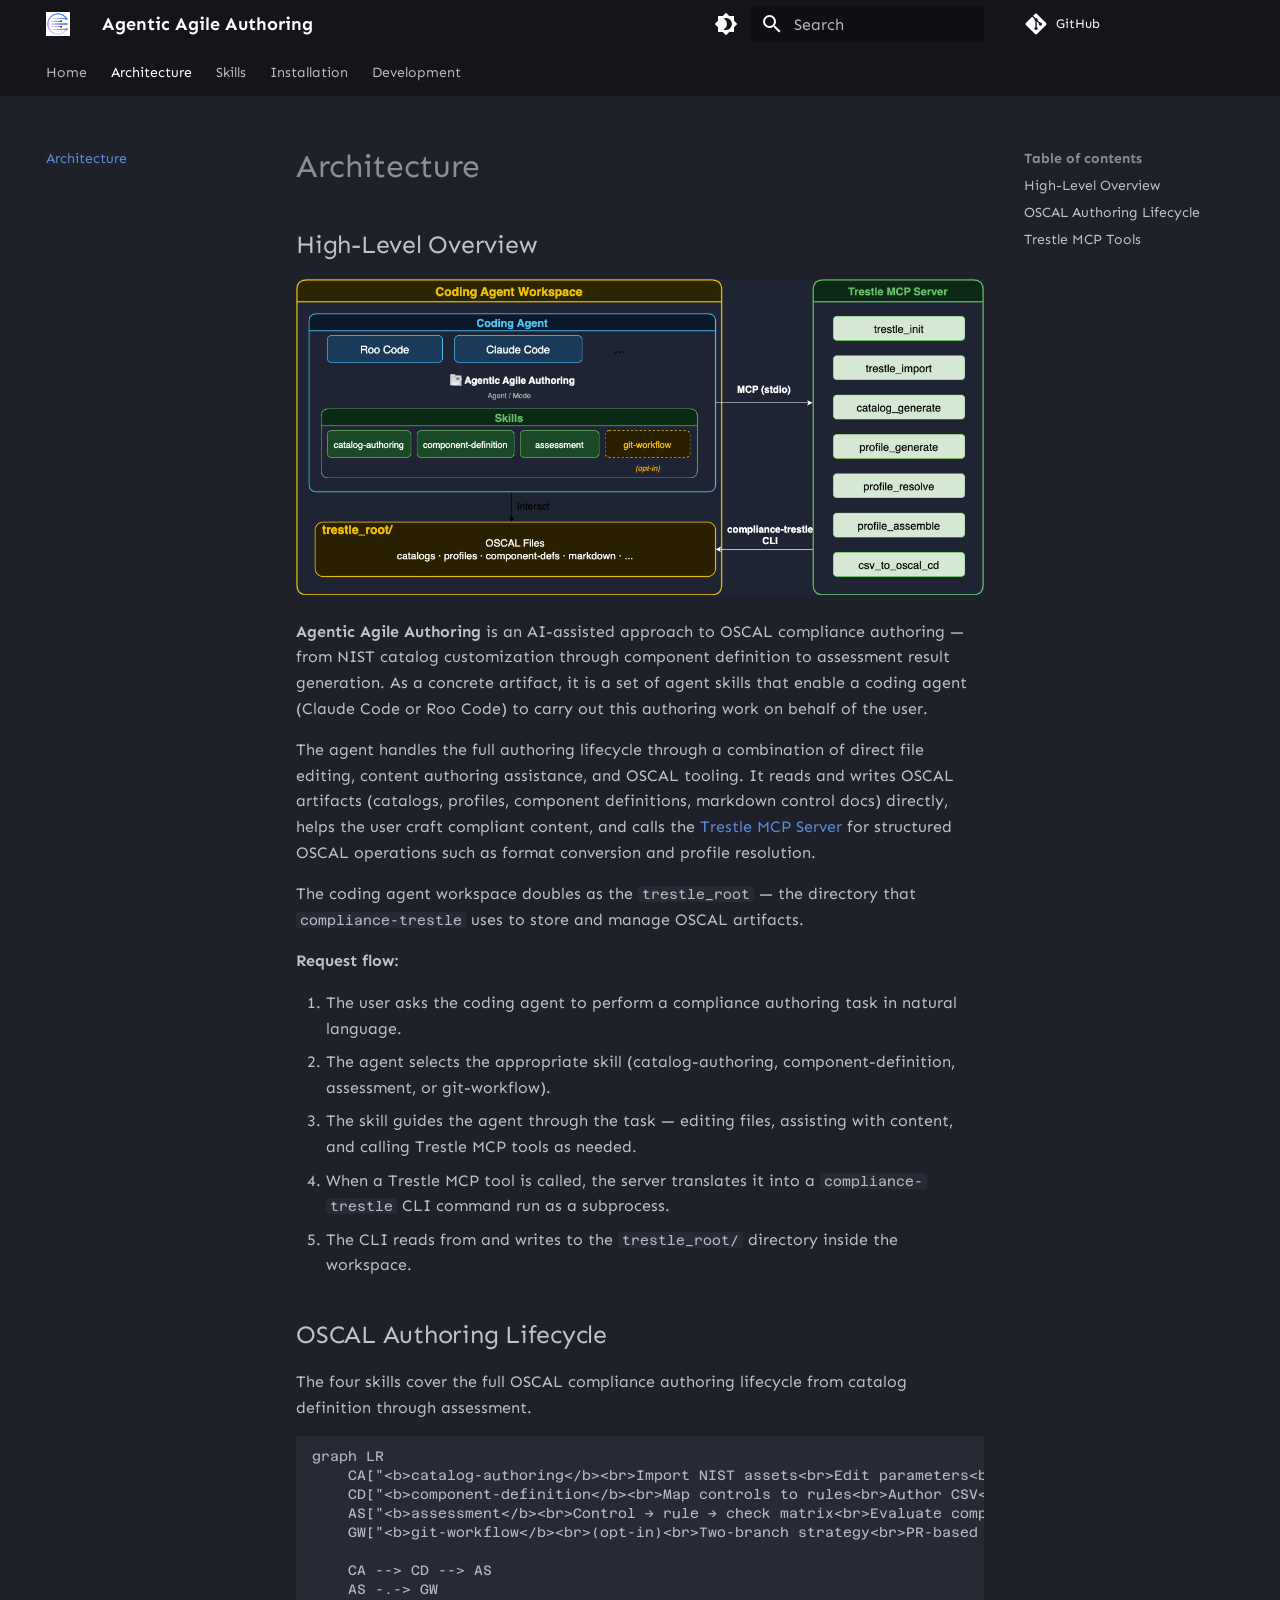
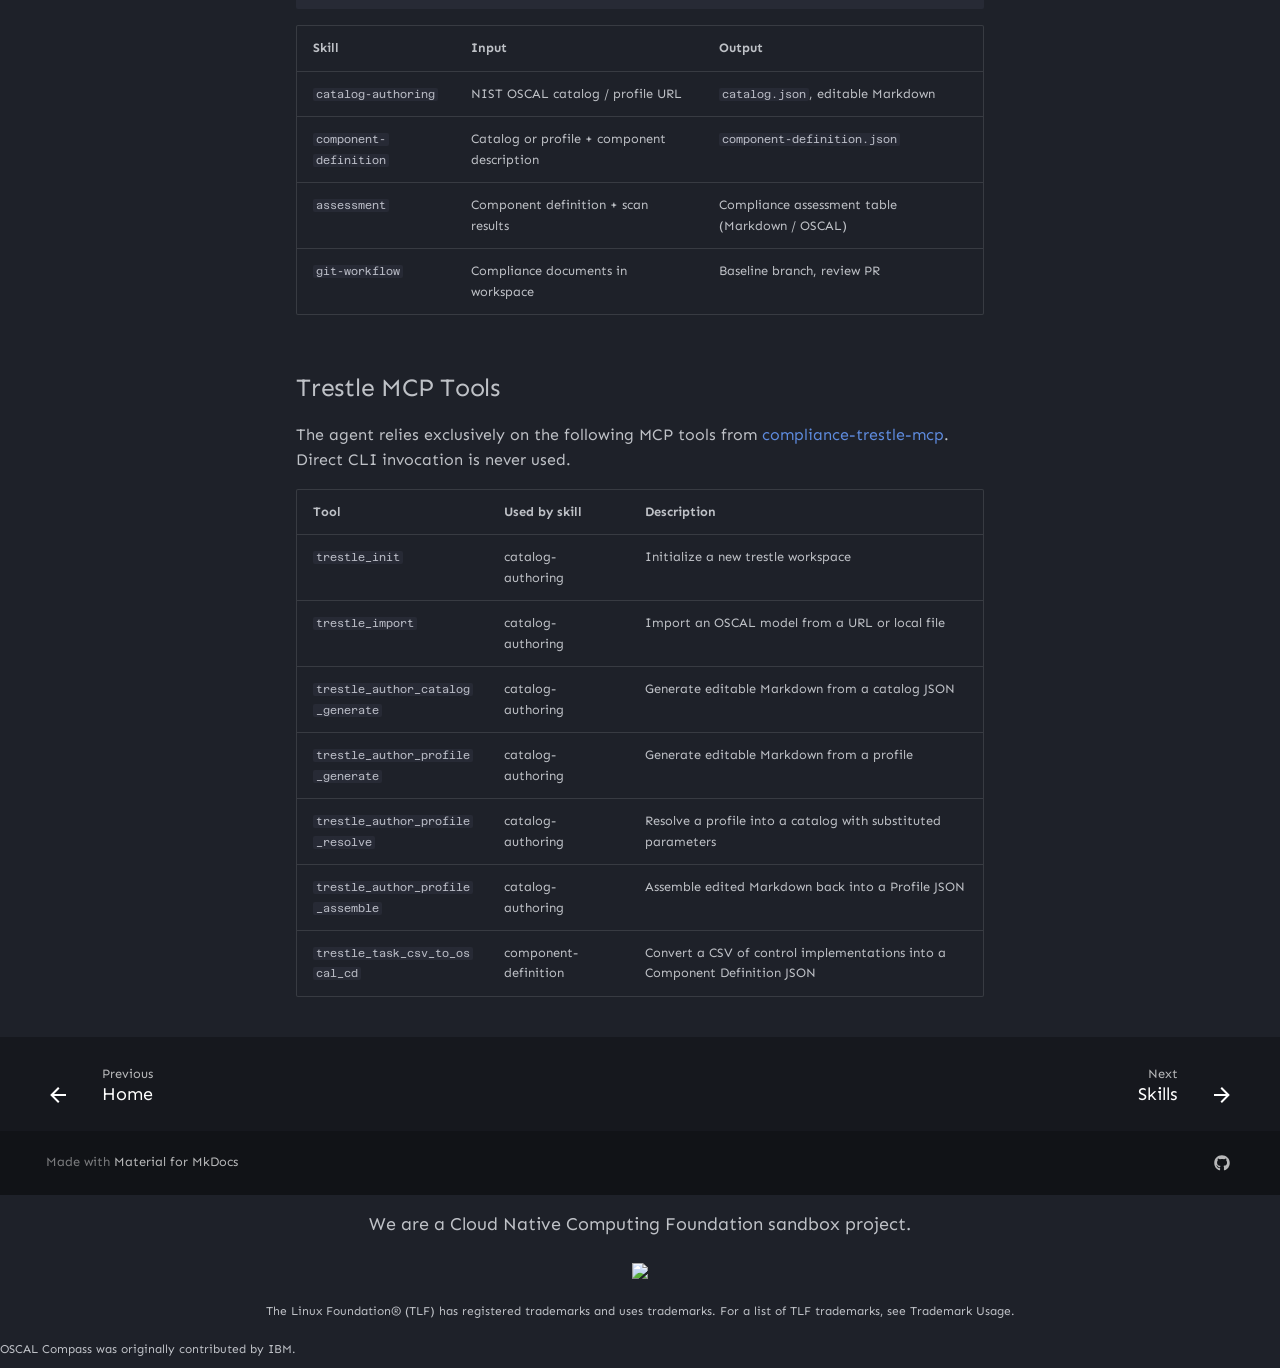
==== architecture/index.html @ 28f5df00 "Deployed d0321ce with MkDocs version: 1.6.1" ====
<!doctype html>
<html lang="en" class="no-js">
  <head>
    
      <meta charset="utf-8">
      <meta name="viewport" content="width=device-width,initial-scale=1">
      
      
      
        <link rel="canonical" href="https://oscal-compass.github.io/agentic-agile-authoring/architecture/">
      
      
        <link rel="prev" href="..">
      
      
        <link rel="next" href="../skills/">
      
      
        
      
      
      <link rel="icon" href="../img/oscal-compass-icon-1200x1200.png">
      <meta name="generator" content="mkdocs-1.6.1, mkdocs-material-9.7.6">
    
    
      
        <title>Architecture - Agentic Agile Authoring</title>
      
    
    
      <link rel="stylesheet" href="../assets/stylesheets/main.484c7ddc.min.css">
      
        
        <link rel="stylesheet" href="../assets/stylesheets/palette.ab4e12ef.min.css">
      
      


    
    
      
    
    
      
        
        
        <link rel="preconnect" href="https://fonts.gstatic.com" crossorigin>
        <link rel="stylesheet" href="https://fonts.googleapis.com/css?family=Sen:300,300i,400,400i,700,700i%7CAzeret+Mono:400,400i,700,700i&display=fallback">
        <style>:root{--md-text-font:"Sen";--md-code-font:"Azeret Mono"}</style>
      
    
    
      <link rel="stylesheet" href="../css/extra.css">
    
    <script>__md_scope=new URL("..",location),__md_hash=e=>[...e].reduce(((e,_)=>(e<<5)-e+_.charCodeAt(0)),0),__md_get=(e,_=localStorage,t=__md_scope)=>JSON.parse(_.getItem(t.pathname+"."+e)),__md_set=(e,_,t=localStorage,a=__md_scope)=>{try{t.setItem(a.pathname+"."+e,JSON.stringify(_))}catch(e){}}</script>
    
      

    
    
  </head>
  
  
    
    
      
    
    
    
    
    <body dir="ltr" data-md-color-scheme="slate" data-md-color-primary="black" data-md-color-accent="purple">
  
    
    <input class="md-toggle" data-md-toggle="drawer" type="checkbox" id="__drawer" autocomplete="off">
    <input class="md-toggle" data-md-toggle="search" type="checkbox" id="__search" autocomplete="off">
    <label class="md-overlay" for="__drawer"></label>
    <div data-md-component="skip">
      
        
        <a href="#architecture" class="md-skip">
          Skip to content
        </a>
      
    </div>
    <div data-md-component="announce">
      
    </div>
    
    
      

<header class="md-header" data-md-component="header">
  <nav class="md-header__inner md-grid" aria-label="Header">
    <a href=".." title="Agentic Agile Authoring" class="md-header__button md-logo" aria-label="Agentic Agile Authoring" data-md-component="logo">
      
  <img src="../img/oscal-compass-icon-1200x1200.png" alt="logo">

    </a>
    <label class="md-header__button md-icon" for="__drawer">
      
      <svg xmlns="http://www.w3.org/2000/svg" viewBox="0 0 24 24"><path d="M3 6h18v2H3zm0 5h18v2H3zm0 5h18v2H3z"/></svg>
    </label>
    <div class="md-header__title" data-md-component="header-title">
      <div class="md-header__ellipsis">
        <div class="md-header__topic">
          <span class="md-ellipsis">
            Agentic Agile Authoring
          </span>
        </div>
        <div class="md-header__topic" data-md-component="header-topic">
          <span class="md-ellipsis">
            
              Architecture
            
          </span>
        </div>
      </div>
    </div>
    
      
        <form class="md-header__option" data-md-component="palette">
  
    
    
    
    <input class="md-option" data-md-color-media="" data-md-color-scheme="slate" data-md-color-primary="black" data-md-color-accent="purple"  aria-label="Switch to light mode"  type="radio" name="__palette" id="__palette_0">
    
      <label class="md-header__button md-icon" title="Switch to light mode" for="__palette_1" hidden>
        <svg xmlns="http://www.w3.org/2000/svg" viewBox="0 0 24 24"><path d="M12 18c-.89 0-1.74-.2-2.5-.55C11.56 16.5 13 14.42 13 12s-1.44-4.5-3.5-5.45C10.26 6.2 11.11 6 12 6a6 6 0 0 1 6 6 6 6 0 0 1-6 6m8-9.31V4h-4.69L12 .69 8.69 4H4v4.69L.69 12 4 15.31V20h4.69L12 23.31 15.31 20H20v-4.69L23.31 12z"/></svg>
      </label>
    
  
    
    
    
    <input class="md-option" data-md-color-media="" data-md-color-scheme="default" data-md-color-primary="black" data-md-color-accent="purple"  aria-label="Switch to dark mode"  type="radio" name="__palette" id="__palette_1">
    
      <label class="md-header__button md-icon" title="Switch to dark mode" for="__palette_0" hidden>
        <svg xmlns="http://www.w3.org/2000/svg" viewBox="0 0 24 24"><path d="M12 8a4 4 0 0 0-4 4 4 4 0 0 0 4 4 4 4 0 0 0 4-4 4 4 0 0 0-4-4m0 10a6 6 0 0 1-6-6 6 6 0 0 1 6-6 6 6 0 0 1 6 6 6 6 0 0 1-6 6m8-9.31V4h-4.69L12 .69 8.69 4H4v4.69L.69 12 4 15.31V20h4.69L12 23.31 15.31 20H20v-4.69L23.31 12z"/></svg>
      </label>
    
  
</form>
      
    
    
      <script>var palette=__md_get("__palette");if(palette&&palette.color){if("(prefers-color-scheme)"===palette.color.media){var media=matchMedia("(prefers-color-scheme: light)"),input=document.querySelector(media.matches?"[data-md-color-media='(prefers-color-scheme: light)']":"[data-md-color-media='(prefers-color-scheme: dark)']");palette.color.media=input.getAttribute("data-md-color-media"),palette.color.scheme=input.getAttribute("data-md-color-scheme"),palette.color.primary=input.getAttribute("data-md-color-primary"),palette.color.accent=input.getAttribute("data-md-color-accent")}for(var[key,value]of Object.entries(palette.color))document.body.setAttribute("data-md-color-"+key,value)}</script>
    
    
    
      
      
        <label class="md-header__button md-icon" for="__search">
          
          <svg xmlns="http://www.w3.org/2000/svg" viewBox="0 0 24 24"><path d="M9.5 3A6.5 6.5 0 0 1 16 9.5c0 1.61-.59 3.09-1.56 4.23l.27.27h.79l5 5-1.5 1.5-5-5v-.79l-.27-.27A6.52 6.52 0 0 1 9.5 16 6.5 6.5 0 0 1 3 9.5 6.5 6.5 0 0 1 9.5 3m0 2C7 5 5 7 5 9.5S7 14 9.5 14 14 12 14 9.5 12 5 9.5 5"/></svg>
        </label>
        <div class="md-search" data-md-component="search" role="dialog">
  <label class="md-search__overlay" for="__search"></label>
  <div class="md-search__inner" role="search">
    <form class="md-search__form" name="search">
      <input type="text" class="md-search__input" name="query" aria-label="Search" placeholder="Search" autocapitalize="off" autocorrect="off" autocomplete="off" spellcheck="false" data-md-component="search-query" required>
      <label class="md-search__icon md-icon" for="__search">
        
        <svg xmlns="http://www.w3.org/2000/svg" viewBox="0 0 24 24"><path d="M9.5 3A6.5 6.5 0 0 1 16 9.5c0 1.61-.59 3.09-1.56 4.23l.27.27h.79l5 5-1.5 1.5-5-5v-.79l-.27-.27A6.52 6.52 0 0 1 9.5 16 6.5 6.5 0 0 1 3 9.5 6.5 6.5 0 0 1 9.5 3m0 2C7 5 5 7 5 9.5S7 14 9.5 14 14 12 14 9.5 12 5 9.5 5"/></svg>
        
        <svg xmlns="http://www.w3.org/2000/svg" viewBox="0 0 24 24"><path d="M20 11v2H8l5.5 5.5-1.42 1.42L4.16 12l7.92-7.92L13.5 5.5 8 11z"/></svg>
      </label>
      <nav class="md-search__options" aria-label="Search">
        
        <button type="reset" class="md-search__icon md-icon" title="Clear" aria-label="Clear" tabindex="-1">
          
          <svg xmlns="http://www.w3.org/2000/svg" viewBox="0 0 24 24"><path d="M19 6.41 17.59 5 12 10.59 6.41 5 5 6.41 10.59 12 5 17.59 6.41 19 12 13.41 17.59 19 19 17.59 13.41 12z"/></svg>
        </button>
      </nav>
      
    </form>
    <div class="md-search__output">
      <div class="md-search__scrollwrap" tabindex="0" data-md-scrollfix>
        <div class="md-search-result" data-md-component="search-result">
          <div class="md-search-result__meta">
            Initializing search
          </div>
          <ol class="md-search-result__list" role="presentation"></ol>
        </div>
      </div>
    </div>
  </div>
</div>
      
    
    
      <div class="md-header__source">
        <a href="https://github.com/oscal-compass/agentic-agile-authoring" title="Go to repository" class="md-source" data-md-component="source">
  <div class="md-source__icon md-icon">
    
    <svg xmlns="http://www.w3.org/2000/svg" viewBox="0 0 448 512"><!--! Font Awesome Free 7.1.0 by @fontawesome - https://fontawesome.com License - https://fontawesome.com/license/free (Icons: CC BY 4.0, Fonts: SIL OFL 1.1, Code: MIT License) Copyright 2025 Fonticons, Inc.--><path d="M439.6 236.1 244 40.5c-5.4-5.5-12.8-8.5-20.4-8.5s-15 3-20.4 8.4L162.5 81l51.5 51.5c27.1-9.1 52.7 16.8 43.4 43.7l49.7 49.7c34.2-11.8 61.2 31 35.5 56.7-26.5 26.5-70.2-2.9-56-37.3L240.3 199v121.9c25.3 12.5 22.3 41.8 9.1 55-6.4 6.4-15.2 10.1-24.3 10.1s-17.8-3.6-24.3-10.1c-17.6-17.6-11.1-46.9 11.2-56v-123c-20.8-8.5-24.6-30.7-18.6-45L142.6 101 8.5 235.1C3 240.6 0 247.9 0 255.5s3 15 8.5 20.4l195.6 195.7c5.4 5.4 12.7 8.4 20.4 8.4s15-3 20.4-8.4l194.7-194.7c5.4-5.4 8.4-12.8 8.4-20.4s-3-15-8.4-20.4"/></svg>
  </div>
  <div class="md-source__repository">
    GitHub
  </div>
</a>
      </div>
    
  </nav>
  
</header>
    
    <div class="md-container" data-md-component="container">
      
      
        
          
            
<nav class="md-tabs" aria-label="Tabs" data-md-component="tabs">
  <div class="md-grid">
    <ul class="md-tabs__list">
      
        
  
  
  
  
    <li class="md-tabs__item">
      <a href=".." class="md-tabs__link">
        
  
  
    
  
  Home

      </a>
    </li>
  

      
        
  
  
  
    
  
  
    <li class="md-tabs__item md-tabs__item--active">
      <a href="./" class="md-tabs__link">
        
  
  
    
  
  Architecture

      </a>
    </li>
  

      
        
  
  
  
  
    <li class="md-tabs__item">
      <a href="../skills/" class="md-tabs__link">
        
  
  
    
  
  Skills

      </a>
    </li>
  

      
        
  
  
  
  
    <li class="md-tabs__item">
      <a href="../installer-spec/" class="md-tabs__link">
        
  
  
    
  
  Installation

      </a>
    </li>
  

      
        
  
  
  
  
    <li class="md-tabs__item">
      <a href="../development/" class="md-tabs__link">
        
  
  
    
  
  Development

      </a>
    </li>
  

      
    </ul>
  </div>
</nav>
          
        
      
      <main class="md-main" data-md-component="main">
        <div class="md-main__inner md-grid">
          
            
              
              <div class="md-sidebar md-sidebar--primary" data-md-component="sidebar" data-md-type="navigation" >
                <div class="md-sidebar__scrollwrap">
                  <div class="md-sidebar__inner">
                    


  


<nav class="md-nav md-nav--primary md-nav--lifted" aria-label="Navigation" data-md-level="0">
  <label class="md-nav__title" for="__drawer">
    <a href=".." title="Agentic Agile Authoring" class="md-nav__button md-logo" aria-label="Agentic Agile Authoring" data-md-component="logo">
      
  <img src="../img/oscal-compass-icon-1200x1200.png" alt="logo">

    </a>
    Agentic Agile Authoring
  </label>
  
    <div class="md-nav__source">
      <a href="https://github.com/oscal-compass/agentic-agile-authoring" title="Go to repository" class="md-source" data-md-component="source">
  <div class="md-source__icon md-icon">
    
    <svg xmlns="http://www.w3.org/2000/svg" viewBox="0 0 448 512"><!--! Font Awesome Free 7.1.0 by @fontawesome - https://fontawesome.com License - https://fontawesome.com/license/free (Icons: CC BY 4.0, Fonts: SIL OFL 1.1, Code: MIT License) Copyright 2025 Fonticons, Inc.--><path d="M439.6 236.1 244 40.5c-5.4-5.5-12.8-8.5-20.4-8.5s-15 3-20.4 8.4L162.5 81l51.5 51.5c27.1-9.1 52.7 16.8 43.4 43.7l49.7 49.7c34.2-11.8 61.2 31 35.5 56.7-26.5 26.5-70.2-2.9-56-37.3L240.3 199v121.9c25.3 12.5 22.3 41.8 9.1 55-6.4 6.4-15.2 10.1-24.3 10.1s-17.8-3.6-24.3-10.1c-17.6-17.6-11.1-46.9 11.2-56v-123c-20.8-8.5-24.6-30.7-18.6-45L142.6 101 8.5 235.1C3 240.6 0 247.9 0 255.5s3 15 8.5 20.4l195.6 195.7c5.4 5.4 12.7 8.4 20.4 8.4s15-3 20.4-8.4l194.7-194.7c5.4-5.4 8.4-12.8 8.4-20.4s-3-15-8.4-20.4"/></svg>
  </div>
  <div class="md-source__repository">
    GitHub
  </div>
</a>
    </div>
  
  <ul class="md-nav__list" data-md-scrollfix>
    
      
      
  
  
  
  
    <li class="md-nav__item">
      <a href=".." class="md-nav__link">
        
  
  
  <span class="md-ellipsis">
    
  
    Home
  

    
  </span>
  
  

      </a>
    </li>
  

    
      
      
  
  
    
  
  
  
    <li class="md-nav__item md-nav__item--active">
      
      <input class="md-nav__toggle md-toggle" type="checkbox" id="__toc">
      
      
        
      
      
        <label class="md-nav__link md-nav__link--active" for="__toc">
          
  
  
  <span class="md-ellipsis">
    
  
    Architecture
  

    
  </span>
  
  

          <span class="md-nav__icon md-icon"></span>
        </label>
      
      <a href="./" class="md-nav__link md-nav__link--active">
        
  
  
  <span class="md-ellipsis">
    
  
    Architecture
  

    
  </span>
  
  

      </a>
      
        

<nav class="md-nav md-nav--secondary" aria-label="Table of contents">
  
  
  
    
  
  
    <label class="md-nav__title" for="__toc">
      <span class="md-nav__icon md-icon"></span>
      Table of contents
    </label>
    <ul class="md-nav__list" data-md-component="toc" data-md-scrollfix>
      
        <li class="md-nav__item">
  <a href="#high-level-overview" class="md-nav__link">
    <span class="md-ellipsis">
      
        High-Level Overview
      
    </span>
  </a>
  
</li>
      
        <li class="md-nav__item">
  <a href="#oscal-authoring-lifecycle" class="md-nav__link">
    <span class="md-ellipsis">
      
        OSCAL Authoring Lifecycle
      
    </span>
  </a>
  
</li>
      
        <li class="md-nav__item">
  <a href="#trestle-mcp-tools" class="md-nav__link">
    <span class="md-ellipsis">
      
        Trestle MCP Tools
      
    </span>
  </a>
  
</li>
      
    </ul>
  
</nav>
      
    </li>
  

    
      
      
  
  
  
  
    <li class="md-nav__item">
      <a href="../skills/" class="md-nav__link">
        
  
  
  <span class="md-ellipsis">
    
  
    Skills
  

    
  </span>
  
  

      </a>
    </li>
  

    
      
      
  
  
  
  
    <li class="md-nav__item">
      <a href="../installer-spec/" class="md-nav__link">
        
  
  
  <span class="md-ellipsis">
    
  
    Installation
  

    
  </span>
  
  

      </a>
    </li>
  

    
      
      
  
  
  
  
    <li class="md-nav__item">
      <a href="../development/" class="md-nav__link">
        
  
  
  <span class="md-ellipsis">
    
  
    Development
  

    
  </span>
  
  

      </a>
    </li>
  

    
  </ul>
</nav>
                  </div>
                </div>
              </div>
            
            
              
              <div class="md-sidebar md-sidebar--secondary" data-md-component="sidebar" data-md-type="toc" >
                <div class="md-sidebar__scrollwrap">
                  <div class="md-sidebar__inner">
                    

<nav class="md-nav md-nav--secondary" aria-label="Table of contents">
  
  
  
    
  
  
    <label class="md-nav__title" for="__toc">
      <span class="md-nav__icon md-icon"></span>
      Table of contents
    </label>
    <ul class="md-nav__list" data-md-component="toc" data-md-scrollfix>
      
        <li class="md-nav__item">
  <a href="#high-level-overview" class="md-nav__link">
    <span class="md-ellipsis">
      
        High-Level Overview
      
    </span>
  </a>
  
</li>
      
        <li class="md-nav__item">
  <a href="#oscal-authoring-lifecycle" class="md-nav__link">
    <span class="md-ellipsis">
      
        OSCAL Authoring Lifecycle
      
    </span>
  </a>
  
</li>
      
        <li class="md-nav__item">
  <a href="#trestle-mcp-tools" class="md-nav__link">
    <span class="md-ellipsis">
      
        Trestle MCP Tools
      
    </span>
  </a>
  
</li>
      
    </ul>
  
</nav>
                  </div>
                </div>
              </div>
            
          
          
            <div class="md-content" data-md-component="content">
              
              <article class="md-content__inner md-typeset">
                
                  


  
  


<h1 id="architecture">Architecture</h1>
<h2 id="high-level-overview">High-Level Overview</h2>
<p><img alt="High-Level Architecture" src="../img/architecture.png" /></p>
<p><strong>Agentic Agile Authoring</strong> is an AI-assisted approach to OSCAL compliance authoring — from NIST catalog customization through component definition to assessment result generation. As a concrete artifact, it is a set of agent skills that enable a coding agent (Claude Code or Roo Code) to carry out this authoring work on behalf of the user.</p>
<p>The agent handles the full authoring lifecycle through a combination of direct file editing, content authoring assistance, and OSCAL tooling. It reads and writes OSCAL artifacts (catalogs, profiles, component definitions, markdown control docs) directly, helps the user craft compliant content, and calls the <a href="https://github.com/oscal-compass/compliance-trestle-mcp">Trestle MCP Server</a> for structured OSCAL operations such as format conversion and profile resolution.</p>
<p>The coding agent workspace doubles as the <code>trestle_root</code> — the directory that <code>compliance-trestle</code> uses to store and manage OSCAL artifacts.</p>
<p><strong>Request flow:</strong></p>
<ol>
<li>The user asks the coding agent to perform a compliance authoring task in natural language.</li>
<li>The agent selects the appropriate skill (catalog-authoring, component-definition, assessment, or git-workflow).</li>
<li>The skill guides the agent through the task — editing files, assisting with content, and calling Trestle MCP tools as needed.</li>
<li>When a Trestle MCP tool is called, the server translates it into a <code>compliance-trestle</code> CLI command run as a subprocess.</li>
<li>The CLI reads from and writes to the <code>trestle_root/</code> directory inside the workspace.</li>
</ol>
<h2 id="oscal-authoring-lifecycle">OSCAL Authoring Lifecycle</h2>
<p>The four skills cover the full OSCAL compliance authoring lifecycle from catalog definition through assessment.</p>
<pre class="mermaid"><code>graph LR
    CA["&lt;b&gt;catalog-authoring&lt;/b&gt;&lt;br&gt;Import NIST assets&lt;br&gt;Edit parameters&lt;br&gt;Deploy Markdown catalog"]
    CD["&lt;b&gt;component-definition&lt;/b&gt;&lt;br&gt;Map controls to rules&lt;br&gt;Author CSV&lt;br&gt;Generate component-definition.json"]
    AS["&lt;b&gt;assessment&lt;/b&gt;&lt;br&gt;Control → rule → check matrix&lt;br&gt;Evaluate compliance&lt;br&gt;Generate assessment table"]
    GW["&lt;b&gt;git-workflow&lt;/b&gt;&lt;br&gt;(opt-in)&lt;br&gt;Two-branch strategy&lt;br&gt;PR-based review"]

    CA --&gt; CD --&gt; AS
    AS -.-&gt; GW</code></pre>
<table>
<thead>
<tr>
<th>Skill</th>
<th>Input</th>
<th>Output</th>
</tr>
</thead>
<tbody>
<tr>
<td><code>catalog-authoring</code></td>
<td>NIST OSCAL catalog / profile URL</td>
<td><code>catalog.json</code>, editable Markdown</td>
</tr>
<tr>
<td><code>component-definition</code></td>
<td>Catalog or profile + component description</td>
<td><code>component-definition.json</code></td>
</tr>
<tr>
<td><code>assessment</code></td>
<td>Component definition + scan results</td>
<td>Compliance assessment table (Markdown / OSCAL)</td>
</tr>
<tr>
<td><code>git-workflow</code></td>
<td>Compliance documents in workspace</td>
<td>Baseline branch, review PR</td>
</tr>
</tbody>
</table>
<h2 id="trestle-mcp-tools">Trestle MCP Tools</h2>
<p>The agent relies exclusively on the following MCP tools from <a href="https://github.com/oscal-compass/compliance-trestle-mcp">compliance-trestle-mcp</a>. Direct CLI invocation is never used.</p>
<table>
<thead>
<tr>
<th>Tool</th>
<th>Used by skill</th>
<th>Description</th>
</tr>
</thead>
<tbody>
<tr>
<td><code>trestle_init</code></td>
<td>catalog-authoring</td>
<td>Initialize a new trestle workspace</td>
</tr>
<tr>
<td><code>trestle_import</code></td>
<td>catalog-authoring</td>
<td>Import an OSCAL model from a URL or local file</td>
</tr>
<tr>
<td><code>trestle_author_catalog_generate</code></td>
<td>catalog-authoring</td>
<td>Generate editable Markdown from a catalog JSON</td>
</tr>
<tr>
<td><code>trestle_author_profile_generate</code></td>
<td>catalog-authoring</td>
<td>Generate editable Markdown from a profile</td>
</tr>
<tr>
<td><code>trestle_author_profile_resolve</code></td>
<td>catalog-authoring</td>
<td>Resolve a profile into a catalog with substituted parameters</td>
</tr>
<tr>
<td><code>trestle_author_profile_assemble</code></td>
<td>catalog-authoring</td>
<td>Assemble edited Markdown back into a Profile JSON</td>
</tr>
<tr>
<td><code>trestle_task_csv_to_oscal_cd</code></td>
<td>component-definition</td>
<td>Convert a CSV of control implementations into a Component Definition JSON</td>
</tr>
</tbody>
</table>












                
              </article>
            </div>
          
          
<script>var target=document.getElementById(location.hash.slice(1));target&&target.name&&(target.checked=target.name.startsWith("__tabbed_"))</script>
        </div>
        
      </main>
      

        <footer class="md-footer">
  
    
      
      <nav class="md-footer__inner md-grid" aria-label="Footer" >
        
          
          <a href=".." class="md-footer__link md-footer__link--prev" aria-label="Previous: Home">
            <div class="md-footer__button md-icon">
              
              <svg xmlns="http://www.w3.org/2000/svg" viewBox="0 0 24 24"><path d="M20 11v2H8l5.5 5.5-1.42 1.42L4.16 12l7.92-7.92L13.5 5.5 8 11z"/></svg>
            </div>
            <div class="md-footer__title">
              <span class="md-footer__direction">
                Previous
              </span>
              <div class="md-ellipsis">
                Home
              </div>
            </div>
          </a>
        
        
          
          <a href="../skills/" class="md-footer__link md-footer__link--next" aria-label="Next: Skills">
            <div class="md-footer__title">
              <span class="md-footer__direction">
                Next
              </span>
              <div class="md-ellipsis">
                Skills
              </div>
            </div>
            <div class="md-footer__button md-icon">
              
              <svg xmlns="http://www.w3.org/2000/svg" viewBox="0 0 24 24"><path d="M4 11v2h12l-5.5 5.5 1.42 1.42L19.84 12l-7.92-7.92L10.5 5.5 16 11z"/></svg>
            </div>
          </a>
        
      </nav>
    
  
  <div class="md-footer-meta md-typeset">
    <div class="md-footer-meta__inner md-grid">
      <div class="md-copyright">
  
  
    Made with
    <a href="https://squidfunk.github.io/mkdocs-material/" target="_blank" rel="noopener">
      Material for MkDocs
    </a>
  
</div>
      
        
<div class="md-social">
  
    
    
    
    
      
      
    
    <a href="https://github.com/oscal-compass/agentic-agile-authoring" target="_blank" rel="noopener" title="github.com" class="md-social__link">
      <svg xmlns="http://www.w3.org/2000/svg" viewBox="0 0 512 512"><!--! Font Awesome Free 7.1.0 by @fontawesome - https://fontawesome.com License - https://fontawesome.com/license/free (Icons: CC BY 4.0, Fonts: SIL OFL 1.1, Code: MIT License) Copyright 2025 Fonticons, Inc.--><path d="M173.9 397.4c0 2-2.3 3.6-5.2 3.6-3.3.3-5.6-1.3-5.6-3.6 0-2 2.3-3.6 5.2-3.6 3-.3 5.6 1.3 5.6 3.6m-31.1-4.5c-.7 2 1.3 4.3 4.3 4.9 2.6 1 5.6 0 6.2-2s-1.3-4.3-4.3-5.2c-2.6-.7-5.5.3-6.2 2.3m44.2-1.7c-2.9.7-4.9 2.6-4.6 4.9.3 2 2.9 3.3 5.9 2.6 2.9-.7 4.9-2.6 4.6-4.6-.3-1.9-3-3.2-5.9-2.9M252.8 8C114.1 8 8 113.3 8 252c0 110.9 69.8 205.8 169.5 239.2 12.8 2.3 17.3-5.6 17.3-12.1 0-6.2-.3-40.4-.3-61.4 0 0-70 15-84.7-29.8 0 0-11.4-29.1-27.8-36.6 0 0-22.9-15.7 1.6-15.4 0 0 24.9 2 38.6 25.8 21.9 38.6 58.6 27.5 72.9 20.9 2.3-16 8.8-27.1 16-33.7-55.9-6.2-112.3-14.3-112.3-110.5 0-27.5 7.6-41.3 23.6-58.9-2.6-6.5-11.1-33.3 2.6-67.9 20.9-6.5 69 27 69 27 20-5.6 41.5-8.5 62.8-8.5s42.8 2.9 62.8 8.5c0 0 48.1-33.6 69-27 13.7 34.7 5.2 61.4 2.6 67.9 16 17.7 25.8 31.5 25.8 58.9 0 96.5-58.9 104.2-114.8 110.5 9.2 7.9 17 22.9 17 46.4 0 33.7-.3 75.4-.3 83.6 0 6.5 4.6 14.4 17.3 12.1C436.2 457.8 504 362.9 504 252 504 113.3 391.5 8 252.8 8M105.2 352.9c-1.3 1-1 3.3.7 5.2 1.6 1.6 3.9 2.3 5.2 1 1.3-1 1-3.3-.7-5.2-1.6-1.6-3.9-2.3-5.2-1m-10.8-8.1c-.7 1.3.3 2.9 2.3 3.9 1.6 1 3.6.7 4.3-.7.7-1.3-.3-2.9-2.3-3.9-2-.6-3.6-.3-4.3.7m32.4 35.6c-1.6 1.3-1 4.3 1.3 6.2 2.3 2.3 5.2 2.6 6.5 1 1.3-1.3.7-4.3-1.3-6.2-2.2-2.3-5.2-2.6-6.5-1m-11.4-14.7c-1.6 1-1.6 3.6 0 5.9s4.3 3.3 5.6 2.3c1.6-1.3 1.6-3.9 0-6.2-1.4-2.3-4-3.3-5.6-2"/></svg>
    </a>
  
</div>
      
    </div>
  </div>
</footer>
      
<p style="font-size:18px;text-align:center">We are a Cloud Native Computing Foundation sandbox project.</p>
<p style="text-align:center">
  <img src="https://www.cncf.io/wp-content/uploads/2022/07/cncf-white-logo.svg" width=300 class="cncf-logo-dark" />
  <img src="https://www.cncf.io/wp-content/uploads/2022/07/cncf-color-bg.svg" width=300 class="cncf-logo-light" />
</p>
<p style="font-size:12px;text-align:center">The Linux Foundation® (TLF) has registered trademarks and uses trademarks. For a list of TLF trademarks, see <a href="https://www.linuxfoundation.org/legal/trademark-usage">Trademark Usage</a>.</p>
<p style="font-size:12px;text-align:left">OSCAL Compass was originally contributed by IBM.</p>

    </div>
    <div class="md-dialog" data-md-component="dialog">
      <div class="md-dialog__inner md-typeset"></div>
    </div>
    
    
    
      
      
      <script id="__config" type="application/json">{"annotate": null, "base": "..", "features": ["navigation.footer", "navigation.tabs"], "search": "../assets/javascripts/workers/search.2c215733.min.js", "tags": null, "translations": {"clipboard.copied": "Copied to clipboard", "clipboard.copy": "Copy to clipboard", "search.result.more.one": "1 more on this page", "search.result.more.other": "# more on this page", "search.result.none": "No matching documents", "search.result.one": "1 matching document", "search.result.other": "# matching documents", "search.result.placeholder": "Type to start searching", "search.result.term.missing": "Missing", "select.version": "Select version"}, "version": null}</script>
    
    
      <script src="../assets/javascripts/bundle.79ae519e.min.js"></script>
      
        <script src="https://unpkg.com/mermaid@11/dist/mermaid.min.js"></script>
      
    
  </body>
</html>
---- assets/stylesheets/main.484c7ddc.min.css ----
@charset "UTF-8";html{-webkit-text-size-adjust:none;-moz-text-size-adjust:none;text-size-adjust:none;box-sizing:border-box}*,:after,:before{box-sizing:inherit}@media (prefers-reduced-motion){*,:after,:before{transition:none!important}}body{margin:0}a,button,input,label{-webkit-tap-highlight-color:transparent}a{color:inherit;text-decoration:none}hr{border:0;box-sizing:initial;display:block;height:.05rem;overflow:visible;padding:0}small{font-size:80%}sub,sup{line-height:1em}img{border-style:none}table{border-collapse:initial;border-spacing:0}td,th{font-weight:400;vertical-align:top}button{background:#0000;border:0;font-family:inherit;font-size:inherit;margin:0;padding:0}input{border:0;outline:none}:root{--md-primary-fg-color:#4051b5;--md-primary-fg-color--light:#5d6cc0;--md-primary-fg-color--dark:#303fa1;--md-primary-bg-color:#fff;--md-primary-bg-color--light:#ffffffb3;--md-accent-fg-color:#526cfe;--md-accent-fg-color--transparent:#526cfe1a;--md-accent-bg-color:#fff;--md-accent-bg-color--light:#ffffffb3}[data-md-color-scheme=default]{color-scheme:light}[data-md-color-scheme=default] img[src$="#gh-dark-mode-only"],[data-md-color-scheme=default] img[src$="#only-dark"]{display:none}:root,[data-md-color-scheme=default]{--md-hue:225deg;--md-default-fg-color:#000000de;--md-default-fg-color--light:#0000008a;--md-default-fg-color--lighter:#00000052;--md-default-fg-color--lightest:#00000012;--md-default-bg-color:#fff;--md-default-bg-color--light:#ffffffb3;--md-default-bg-color--lighter:#ffffff4d;--md-default-bg-color--lightest:#ffffff1f;--md-code-fg-color:#36464e;--md-code-bg-color:#f5f5f5;--md-code-bg-color--light:#f5f5f5b3;--md-code-bg-color--lighter:#f5f5f54d;--md-code-hl-color:#4287ff;--md-code-hl-color--light:#4287ff1a;--md-code-hl-number-color:#d52a2a;--md-code-hl-special-color:#db1457;--md-code-hl-function-color:#a846b9;--md-code-hl-constant-color:#6e59d9;--md-code-hl-keyword-color:#3f6ec6;--md-code-hl-string-color:#1c7d4d;--md-code-hl-name-color:var(--md-code-fg-color);--md-code-hl-operator-color:var(--md-default-fg-color--light);--md-code-hl-punctuation-color:var(--md-default-fg-color--light);--md-code-hl-comment-color:var(--md-default-fg-color--light);--md-code-hl-generic-color:var(--md-default-fg-color--light);--md-code-hl-variable-color:var(--md-default-fg-color--light);--md-typeset-color:var(--md-default-fg-color);--md-typeset-a-color:var(--md-primary-fg-color);--md-typeset-del-color:#f5503d26;--md-typeset-ins-color:#0bd57026;--md-typeset-kbd-color:#fafafa;--md-typeset-kbd-accent-color:#fff;--md-typeset-kbd-border-color:#b8b8b8;--md-typeset-mark-color:#ffff0080;--md-typeset-table-color:#0000001f;--md-typeset-table-color--light:rgba(0,0,0,.035);--md-admonition-fg-color:var(--md-default-fg-color);--md-admonition-bg-color:var(--md-default-bg-color);--md-warning-fg-color:#000000de;--md-warning-bg-color:#ff9;--md-footer-fg-color:#fff;--md-footer-fg-color--light:#ffffffb3;--md-footer-fg-color--lighter:#ffffff73;--md-footer-bg-color:#000000de;--md-footer-bg-color--dark:#00000052;--md-shadow-z1:0 0.2rem 0.5rem #0000000d,0 0 0.05rem #0000001a;--md-shadow-z2:0 0.2rem 0.5rem #0000001a,0 0 0.05rem #00000040;--md-shadow-z3:0 0.2rem 0.5rem #0003,0 0 0.05rem #00000059}.md-icon svg{fill:currentcolor;display:block;height:1.2rem;width:1.2rem}body{-webkit-font-smoothing:antialiased;-moz-osx-font-smoothing:grayscale;--md-text-font-family:var(--md-text-font,_),-apple-system,BlinkMacSystemFont,Helvetica,Arial,sans-serif;--md-code-font-family:var(--md-code-font,_),SFMono-Regular,Consolas,Menlo,monospace}aside,body,input{font-feature-settings:"kern","liga";color:var(--md-typeset-color);font-family:var(--md-text-font-family)}code,kbd,pre{font-feature-settings:"kern";font-family:var(--md-code-font-family)}:root{--md-typeset-table-sort-icon:url('data:image/svg+xml;charset=utf-8,<svg xmlns="http://www.w3.org/2000/svg" viewBox="0 0 24 24"><path d="m18 21-4-4h3V7h-3l4-4 4 4h-3v10h3M2 19v-2h10v2M2 13v-2h7v2M2 7V5h4v2z"/></svg>');--md-typeset-table-sort-icon--asc:url('data:image/svg+xml;charset=utf-8,<svg xmlns="http://www.w3.org/2000/svg" viewBox="0 0 24 24"><path d="M19 17h3l-4 4-4-4h3V3h2M2 17h10v2H2M6 5v2H2V5m0 6h7v2H2z"/></svg>');--md-typeset-table-sort-icon--desc:url('data:image/svg+xml;charset=utf-8,<svg xmlns="http://www.w3.org/2000/svg" viewBox="0 0 24 24"><path d="M19 7h3l-4-4-4 4h3v14h2M2 17h10v2H2M6 5v2H2V5m0 6h7v2H2z"/></svg>')}.md-typeset{-webkit-print-color-adjust:exact;color-adjust:exact;font-size:.8rem;line-height:1.6;overflow-wrap:break-word}@media print{.md-typeset{font-size:.68rem}}.md-typeset blockquote,.md-typeset dl,.md-typeset figure,.md-typeset ol,.md-typeset pre,.md-typeset ul{margin-bottom:1em;margin-top:1em}.md-typeset h1{color:var(--md-default-fg-color--light);font-size:2em;line-height:1.3;margin:0 0 1.25em}.md-typeset h1,.md-typeset h2{font-weight:300;letter-spacing:-.01em}.md-typeset h2{font-size:1.5625em;line-height:1.4;margin:1.6em 0 .64em}.md-typeset h3{font-size:1.25em;font-weight:400;letter-spacing:-.01em;line-height:1.5;margin:1.6em 0 .8em}.md-typeset h2+h3{margin-top:.8em}.md-typeset h4{font-weight:700;letter-spacing:-.01em;margin:1em 0}.md-typeset h5,.md-typeset h6{color:var(--md-default-fg-color--light);font-size:.8em;font-weight:700;letter-spacing:-.01em;margin:1.25em 0}.md-typeset h5{text-transform:uppercase}.md-typeset h5 code{text-transform:none}.md-typeset hr{border-bottom:.05rem solid var(--md-default-fg-color--lightest);display:flow-root;margin:1.5em 0}.md-typeset a{color:var(--md-typeset-a-color);word-break:break-word}.md-typeset a,.md-typeset a:before{transition:color 125ms}.md-typeset a:focus,.md-typeset a:hover{color:var(--md-accent-fg-color)}.md-typeset a:focus code,.md-typeset a:hover code{background-color:var(--md-accent-fg-color--transparent);color:var(--md-accent-fg-color)}.md-typeset a code{color:var(--md-typeset-a-color)}.md-typeset a.focus-visible{outline-color:var(--md-accent-fg-color);outline-offset:.2rem}.md-typeset code,.md-typeset kbd,.md-typeset pre{color:var(--md-code-fg-color);direction:ltr;font-variant-ligatures:none;transition:background-color 125ms}@media print{.md-typeset code,.md-typeset kbd,.md-typeset pre{white-space:pre-wrap}}.md-typeset code{background-color:var(--md-code-bg-color);border-radius:.1rem;-webkit-box-decoration-break:clone;box-decoration-break:clone;font-size:.85em;padding:0 .2941176471em;transition:color 125ms,background-color 125ms;word-break:break-word}.md-typeset code:not(.focus-visible){-webkit-tap-highlight-color:transparent;outline:none}.md-typeset pre{display:flow-root;line-height:1.4;position:relative}.md-typeset pre>code{-webkit-box-decoration-break:slice;box-decoration-break:slice;box-shadow:none;display:block;margin:0;outline-color:var(--md-accent-fg-color);overflow:auto;padding:.7720588235em 1.1764705882em;scrollbar-color:var(--md-default-fg-color--lighter) #0000;scrollbar-width:thin;touch-action:auto;word-break:normal}.md-typeset pre>code:hover{scrollbar-color:var(--md-accent-fg-color) #0000}.md-typeset pre>code::-webkit-scrollbar{height:.2rem;width:.2rem}.md-typeset pre>code::-webkit-scrollbar-thumb{background-color:var(--md-default-fg-color--lighter)}.md-typeset pre>code::-webkit-scrollbar-thumb:hover{background-color:var(--md-accent-fg-color)}.md-typeset kbd{background-color:var(--md-typeset-kbd-color);border-radius:.1rem;box-shadow:0 .1rem 0 .05rem var(--md-typeset-kbd-border-color),0 .1rem 0 var(--md-typeset-kbd-border-color),0 -.1rem .2rem var(--md-typeset-kbd-accent-color) inset;color:var(--md-default-fg-color);display:inline-block;font-size:.75em;padding:0 .6666666667em;vertical-align:text-top;word-break:break-word}.md-typeset mark{background-color:var(--md-typeset-mark-color);-webkit-box-decoration-break:clone;box-decoration-break:clone;color:inherit;word-break:break-word}.md-typeset abbr{cursor:help;text-decoration:none}.md-typeset [data-preview],.md-typeset abbr{border-bottom:.05rem dotted var(--md-default-fg-color--light)}.md-typeset small{opacity:.75}[dir=ltr] .md-typeset sub,[dir=ltr] .md-typeset sup{margin-left:.078125em}[dir=rtl] .md-typeset sub,[dir=rtl] .md-typeset sup{margin-right:.078125em}[dir=ltr] .md-typeset blockquote{padding-left:.6rem}[dir=rtl] .md-typeset blockquote{padding-right:.6rem}[dir=ltr] .md-typeset blockquote{border-left:.2rem solid var(--md-default-fg-color--lighter)}[dir=rtl] .md-typeset blockquote{border-right:.2rem solid var(--md-default-fg-color--lighter)}.md-typeset blockquote{color:var(--md-default-fg-color--light);margin-left:0;margin-right:0}.md-typeset ul{list-style-type:disc}.md-typeset ul[type]{list-style-type:revert-layer}[dir=ltr] .md-typeset ol,[dir=ltr] .md-typeset ul{margin-left:.625em}[dir=rtl] .md-typeset ol,[dir=rtl] .md-typeset ul{margin-right:.625em}.md-typeset ol,.md-typeset ul{padding:0}.md-typeset ol:not([hidden]),.md-typeset ul:not([hidden]){display:flow-root}.md-typeset ol ol,.md-typeset ul ol{list-style-type:lower-alpha}.md-typeset ol ol ol,.md-typeset ul ol ol{list-style-type:lower-roman}.md-typeset ol ol ol ol,.md-typeset ul ol ol ol{list-style-type:upper-alpha}.md-typeset ol ol ol ol ol,.md-typeset ul ol ol ol ol{list-style-type:upper-roman}.md-typeset ol[type],.md-typeset ul[type]{list-style-type:revert-layer}[dir=ltr] .md-typeset ol li,[dir=ltr] .md-typeset ul li{margin-left:1.25em}[dir=rtl] .md-typeset ol li,[dir=rtl] .md-typeset ul li{margin-right:1.25em}.md-typeset ol li,.md-typeset ul li{margin-bottom:.5em}.md-typeset ol li blockquote,.md-typeset ol li p,.md-typeset ul li blockquote,.md-typeset ul li p{margin:.5em 0}.md-typeset ol li:last-child,.md-typeset ul li:last-child{margin-bottom:0}[dir=ltr] .md-typeset ol li ol,[dir=ltr] .md-typeset ol li ul,[dir=ltr] .md-typeset ul li ol,[dir=ltr] .md-typeset ul li ul{margin-left:.625em}[dir=rtl] .md-typeset ol li ol,[dir=rtl] .md-typeset ol li ul,[dir=rtl] .md-typeset ul li ol,[dir=rtl] .md-typeset ul li ul{margin-right:.625em}.md-typeset ol li ol,.md-typeset ol li ul,.md-typeset ul li ol,.md-typeset ul li ul{margin-bottom:.5em;margin-top:.5em}[dir=ltr] .md-typeset dd{margin-left:1.875em}[dir=rtl] .md-typeset dd{margin-right:1.875em}.md-typeset dd{margin-bottom:1.5em;margin-top:1em}.md-typeset img,.md-typeset svg,.md-typeset video{height:auto;max-width:100%}.md-typeset img[align=left]{margin:1em 1em 1em 0}.md-typeset img[align=right]{margin:1em 0 1em 1em}.md-typeset img[align]:only-child{margin-top:0}.md-typeset figure{display:flow-root;margin:1em auto;max-width:100%;text-align:center;width:fit-content}.md-typeset figure img{display:block;margin:0 auto}.md-typeset figcaption{font-style:italic;margin:1em auto;max-width:24rem}.md-typeset iframe{max-width:100%}.md-typeset table:not([class]){background-color:var(--md-default-bg-color);border:.05rem solid var(--md-typeset-table-color);border-radius:.1rem;display:inline-block;font-size:.64rem;max-width:100%;overflow:auto;touch-action:auto}@media print{.md-typeset table:not([class]){display:table}}.md-typeset table:not([class])+*{margin-top:1.5em}.md-typeset table:not([class]) td>:first-child,.md-typeset table:not([class]) th>:first-child{margin-top:0}.md-typeset table:not([class]) td>:last-child,.md-typeset table:not([class]) th>:last-child{margin-bottom:0}.md-typeset table:not([class]) td:not([align]),.md-typeset table:not([class]) th:not([align]){text-align:left}[dir=rtl] .md-typeset table:not([class]) td:not([align]),[dir=rtl] .md-typeset table:not([class]) th:not([align]){text-align:right}.md-typeset table:not([class]) th{font-weight:700;min-width:5rem;padding:.9375em 1.25em;vertical-align:top}.md-typeset table:not([class]) td{border-top:.05rem solid var(--md-typeset-table-color);padding:.9375em 1.25em;vertical-align:top}.md-typeset table:not([class]) tbody tr{transition:background-color 125ms}.md-typeset table:not([class]) tbody tr:hover{background-color:var(--md-typeset-table-color--light);box-shadow:0 .05rem 0 var(--md-default-bg-color) inset}.md-typeset table:not([class]) a{word-break:normal}.md-typeset table th[role=columnheader]{cursor:pointer}[dir=ltr] .md-typeset table th[role=columnheader]:after{margin-left:.5em}[dir=rtl] .md-typeset table th[role=columnheader]:after{margin-right:.5em}.md-typeset table th[role=columnheader]:after{content:"";display:inline-block;height:1.2em;-webkit-mask-image:var(--md-typeset-table-sort-icon);mask-image:var(--md-typeset-table-sort-icon);-webkit-mask-repeat:no-repeat;mask-repeat:no-repeat;-webkit-mask-size:contain;mask-size:contain;transition:background-color 125ms;vertical-align:text-bottom;width:1.2em}.md-typeset table th[role=columnheader]:hover:after{background-color:var(--md-default-fg-color--lighter)}.md-typeset table th[role=columnheader][aria-sort=ascending]:after{background-color:var(--md-default-fg-color--light);-webkit-mask-image:var(--md-typeset-table-sort-icon--asc);mask-image:var(--md-typeset-table-sort-icon--asc)}.md-typeset table th[role=columnheader][aria-sort=descending]:after{background-color:var(--md-default-fg-color--light);-webkit-mask-image:var(--md-typeset-table-sort-icon--desc);mask-image:var(--md-typeset-table-sort-icon--desc)}.md-typeset__scrollwrap{margin:1em -.8rem;overflow-x:auto;touch-action:auto}.md-typeset__table{display:inline-block;margin-bottom:.5em;padding:0 .8rem}@media print{.md-typeset__table{display:block}}html .md-typeset__table table{display:table;margin:0;overflow:hidden;width:100%}@media screen and (max-width:44.984375em){.md-content__inner>pre{margin:1em -.8rem}.md-content__inner>pre code{border-radius:0}}.md-typeset .md-author{border-radius:100%;display:block;flex-shrink:0;height:1.6rem;overflow:hidden;position:relative;transition:color 125ms,transform 125ms;width:1.6rem}.md-typeset .md-author img{display:block}.md-typeset .md-author--more{background:var(--md-default-fg-color--lightest);color:var(--md-default-fg-color--lighter);font-size:.6rem;font-weight:700;line-height:1.6rem;text-align:center}.md-typeset .md-author--long{height:2.4rem;width:2.4rem}.md-typeset a.md-author{transform:scale(1)}.md-typeset a.md-author img{border-radius:100%;filter:grayscale(100%) opacity(75%);transition:filter 125ms}.md-typeset a.md-author:focus,.md-typeset a.md-author:hover{transform:scale(1.1);z-index:1}.md-typeset a.md-author:focus img,.md-typeset a.md-author:hover img{filter:grayscale(0)}.md-banner{background-color:var(--md-footer-bg-color);color:var(--md-footer-fg-color);overflow:auto}@media print{.md-banner{display:none}}.md-banner--warning{background-color:var(--md-warning-bg-color);color:var(--md-warning-fg-color)}.md-banner__inner{font-size:.7rem;margin:.6rem auto;padding:0 .8rem}[dir=ltr] .md-banner__button{float:right}[dir=rtl] .md-banner__button{float:left}.md-banner__button{color:inherit;cursor:pointer;transition:opacity .25s}.no-js .md-banner__button{display:none}.md-banner__button:hover{opacity:.7}html{font-size:125%;height:100%;overflow-x:hidden}@media screen and (min-width:100em){html{font-size:137.5%}}@media screen and (min-width:125em){html{font-size:150%}}body{background-color:var(--md-default-bg-color);display:flex;flex-direction:column;font-size:.5rem;min-height:100%;position:relative;width:100%}@media print{body{display:block}}@media screen and (max-width:59.984375em){body[data-md-scrolllock]{position:fixed}}.md-grid{margin-left:auto;margin-right:auto;max-width:61rem}.md-container{display:flex;flex-direction:column;flex-grow:1}@media print{.md-container{display:block}}.md-main{flex-grow:1}.md-main__inner{display:flex;height:100%;margin-top:1.5rem}.md-ellipsis{overflow:hidden;text-overflow:ellipsis}.md-toggle{display:none}.md-option{height:0;opacity:0;position:absolute;width:0}.md-option:checked+label:not([hidden]){display:block}.md-option.focus-visible+label{outline-color:var(--md-accent-fg-color);outline-style:auto}.md-skip{background-color:var(--md-default-fg-color);border-radius:.1rem;color:var(--md-default-bg-color);font-size:.64rem;margin:.5rem;opacity:0;outline-color:var(--md-accent-fg-color);padding:.3rem .5rem;position:fixed;transform:translateY(.4rem);z-index:-1}.md-skip:focus{opacity:1;transform:translateY(0);transition:transform .25s cubic-bezier(.4,0,.2,1),opacity 175ms 75ms;z-index:10}@page{margin:25mm}:root{--md-clipboard-icon:url('data:image/svg+xml;charset=utf-8,<svg xmlns="http://www.w3.org/2000/svg" viewBox="0 0 24 24"><path d="M19 21H8V7h11m0-2H8a2 2 0 0 0-2 2v14a2 2 0 0 0 2 2h11a2 2 0 0 0 2-2V7a2 2 0 0 0-2-2m-3-4H4a2 2 0 0 0-2 2v14h2V3h12z"/></svg>')}.md-clipboard{border-radius:.1rem;color:var(--md-default-fg-color--lightest);cursor:pointer;height:1.5em;outline-color:var(--md-accent-fg-color);outline-offset:.1rem;transition:color .25s;width:1.5em;z-index:1}@media print{.md-clipboard{display:none}}.md-clipboard:not(.focus-visible){-webkit-tap-highlight-color:transparent;outline:none}:hover>.md-clipboard{color:var(--md-default-fg-color--light)}.md-clipboard:focus,.md-clipboard:hover{color:var(--md-accent-fg-color)}.md-clipboard:after{background-color:currentcolor;content:"";display:block;height:1.125em;margin:0 auto;-webkit-mask-image:var(--md-clipboard-icon);mask-image:var(--md-clipboard-icon);-webkit-mask-position:center;mask-position:center;-webkit-mask-repeat:no-repeat;mask-repeat:no-repeat;-webkit-mask-size:contain;mask-size:contain;width:1.125em}.md-clipboard--inline{cursor:pointer}.md-clipboard--inline code{transition:color .25s,background-color .25s}.md-clipboard--inline:focus code,.md-clipboard--inline:hover code{background-color:var(--md-accent-fg-color--transparent);color:var(--md-accent-fg-color)}:root{--md-code-select-icon:url('data:image/svg+xml;charset=utf-8,<svg xmlns="http://www.w3.org/2000/svg" viewBox="0 0 24 24"><path d="M19 19h-4v2h4c1.1 0 2-.9 2-2v-4h-2m0-12h-4v2h4v4h2V5c0-1.1-.9-2-2-2M5 5h4V3H5c-1.1 0-2 .9-2 2v4h2m0 6H3v4c0 1.1.9 2 2 2h4v-2H5zm2-4h2v2H7zm4 0h2v2h-2zm4 0h2v2h-2zM7 7h2v2H7zm4 0h2v2h-2zm4 0h2v2h-2zm-8 8h2v2H7zm4 0h2v2h-2zm4 0h2v2h-2z"/></svg>');--md-code-copy-icon:url('data:image/svg+xml;charset=utf-8,<svg xmlns="http://www.w3.org/2000/svg" viewBox="0 0 24 24"><path d="M19 21H8V7h11m0-2H8a2 2 0 0 0-2 2v14a2 2 0 0 0 2 2h11a2 2 0 0 0 2-2V7a2 2 0 0 0-2-2m-3-4H4a2 2 0 0 0-2 2v14h2V3h12z"/></svg>')}.md-typeset .md-code__content{display:grid}.md-code__nav{background-color:var(--md-code-bg-color--lighter);border-radius:.1rem;display:flex;gap:.2rem;padding:.2rem;position:absolute;right:.25em;top:.25em;transition:background-color .25s;z-index:1}:hover>.md-code__nav{background-color:var(--md-code-bg-color--light)}.md-code__button{color:var(--md-default-fg-color--lightest);cursor:pointer;display:block;height:1.5em;outline-color:var(--md-accent-fg-color);outline-offset:.1rem;transition:color .25s;width:1.5em}:hover>*>.md-code__button{color:var(--md-default-fg-color--light)}.md-code__button.focus-visible,.md-code__button:hover{color:var(--md-accent-fg-color)}.md-code__button--active{color:var(--md-default-fg-color)!important}.md-code__button:after{background-color:currentcolor;content:"";display:block;height:1.125em;margin:0 auto;-webkit-mask-position:center;mask-position:center;-webkit-mask-repeat:no-repeat;mask-repeat:no-repeat;-webkit-mask-size:contain;mask-size:contain;width:1.125em}.md-code__button[data-md-type=select]:after{-webkit-mask-image:var(--md-code-select-icon);mask-image:var(--md-code-select-icon)}.md-code__button[data-md-type=copy]:after{-webkit-mask-image:var(--md-code-copy-icon);mask-image:var(--md-code-copy-icon)}@keyframes consent{0%{opacity:0;transform:translateY(100%)}to{opacity:1;transform:translateY(0)}}@keyframes overlay{0%{opacity:0}to{opacity:1}}.md-consent__overlay{animation:overlay .25s both;-webkit-backdrop-filter:blur(.1rem);backdrop-filter:blur(.1rem);background-color:#0000008a;height:100%;opacity:1;position:fixed;top:0;width:100%;z-index:5}.md-consent__inner{animation:consent .5s cubic-bezier(.1,.7,.1,1) both;background-color:var(--md-default-bg-color);border:0;border-radius:.1rem;bottom:0;box-shadow:0 0 .2rem #0000001a,0 .2rem .4rem #0003;max-height:100%;overflow:auto;padding:0;position:fixed;width:100%;z-index:5}.md-consent__form{padding:.8rem}.md-consent__settings{display:none;margin:1em 0}input:checked+.md-consent__settings{display:block}.md-consent__controls{margin-bottom:.8rem}.md-typeset .md-consent__controls .md-button{display:inline}@media screen and (max-width:44.984375em){.md-typeset .md-consent__controls .md-button{display:block;margin-top:.4rem;text-align:center;width:100%}}.md-consent label{cursor:pointer}.md-content{flex-grow:1;min-width:0}.md-content__inner{margin:0 .8rem 1.2rem;padding-top:.6rem}@media screen and (min-width:76.25em){[dir=ltr] .md-sidebar--primary:not([hidden])~.md-content>.md-content__inner{margin-left:1.2rem}[dir=ltr] .md-sidebar--secondary:not([hidden])~.md-content>.md-content__inner,[dir=rtl] .md-sidebar--primary:not([hidden])~.md-content>.md-content__inner{margin-right:1.2rem}[dir=rtl] .md-sidebar--secondary:not([hidden])~.md-content>.md-content__inner{margin-left:1.2rem}}.md-content__inner:before{content:"";display:block;height:.4rem}.md-content__inner>:last-child{margin-bottom:0}[dir=ltr] .md-content__button{float:right}[dir=rtl] .md-content__button{float:left}[dir=ltr] .md-content__button{margin-left:.4rem}[dir=rtl] .md-content__button{margin-right:.4rem}.md-content__button{margin:.4rem 0;padding:0}@media print{.md-content__button{display:none}}.md-typeset .md-content__button{color:var(--md-default-fg-color--lighter)}.md-content__button svg{display:inline;vertical-align:top}[dir=rtl] .md-content__button svg{transform:scaleX(-1)}[dir=ltr] .md-dialog{right:.8rem}[dir=rtl] .md-dialog{left:.8rem}.md-dialog{background-color:var(--md-default-fg-color);border-radius:.1rem;bottom:.8rem;box-shadow:var(--md-shadow-z3);min-width:11.1rem;opacity:0;padding:.4rem .6rem;pointer-events:none;position:fixed;transform:translateY(100%);transition:transform 0ms .4s,opacity .4s;z-index:4}@media print{.md-dialog{display:none}}.md-dialog--active{opacity:1;pointer-events:auto;transform:translateY(0);transition:transform .4s cubic-bezier(.075,.85,.175,1),opacity .4s}.md-dialog__inner{color:var(--md-default-bg-color);font-size:.7rem}.md-feedback{margin:2em 0 1em;text-align:center}.md-feedback fieldset{border:none;margin:0;padding:0}.md-feedback__title{font-weight:700;margin:1em auto}.md-feedback__inner{position:relative}.md-feedback__list{display:flex;flex-wrap:wrap;place-content:baseline center;position:relative}.md-feedback__list:hover .md-icon:not(:disabled){color:var(--md-default-fg-color--lighter)}:disabled .md-feedback__list{min-height:1.8rem}.md-feedback__icon{color:var(--md-default-fg-color--light);cursor:pointer;flex-shrink:0;margin:0 .1rem;transition:color 125ms}.md-feedback__icon:not(:disabled).md-icon:hover{color:var(--md-accent-fg-color)}.md-feedback__icon:disabled{color:var(--md-default-fg-color--lightest);pointer-events:none}.md-feedback__note{opacity:0;position:relative;transform:translateY(.4rem);transition:transform .4s cubic-bezier(.1,.7,.1,1),opacity .15s}.md-feedback__note>*{margin:0 auto;max-width:16rem}:disabled .md-feedback__note{opacity:1;transform:translateY(0)}@media print{.md-feedback{display:none}}.md-footer{background-color:var(--md-footer-bg-color);color:var(--md-footer-fg-color)}@media print{.md-footer{display:none}}.md-footer__inner{justify-content:space-between;overflow:auto;padding:.2rem}.md-footer__inner:not([hidden]){display:flex}.md-footer__link{align-items:end;display:flex;flex-grow:0.01;margin-bottom:.4rem;margin-top:1rem;max-width:100%;outline-color:var(--md-accent-fg-color);overflow:hidden;transition:opacity .25s}.md-footer__link:focus,.md-footer__link:hover{opacity:.7}[dir=rtl] .md-footer__link svg{transform:scaleX(-1)}@media screen and (max-width:44.984375em){.md-footer__link--prev{flex-shrink:0}.md-footer__link--prev .md-footer__title{display:none}}[dir=ltr] .md-footer__link--next{margin-left:auto}[dir=rtl] .md-footer__link--next{margin-right:auto}.md-footer__link--next{text-align:right}[dir=rtl] .md-footer__link--next{text-align:left}.md-footer__title{flex-grow:1;font-size:.9rem;margin-bottom:.7rem;max-width:calc(100% - 2.4rem);padding:0 1rem;white-space:nowrap}.md-footer__button{margin:.2rem;padding:.4rem}.md-footer__direction{font-size:.64rem;opacity:.7}.md-footer-meta{background-color:var(--md-footer-bg-color--dark)}.md-footer-meta__inner{display:flex;flex-wrap:wrap;justify-content:space-between;padding:.2rem}html .md-footer-meta.md-typeset a{color:var(--md-footer-fg-color--light)}html .md-footer-meta.md-typeset a:focus,html .md-footer-meta.md-typeset a:hover{color:var(--md-footer-fg-color)}.md-copyright{color:var(--md-footer-fg-color--lighter);font-size:.64rem;margin:auto .6rem;padding:.4rem 0;width:100%}@media screen and (min-width:45em){.md-copyright{width:auto}}.md-copyright__highlight{color:var(--md-footer-fg-color--light)}.md-social{display:inline-flex;gap:.2rem;margin:0 .4rem;padding:.2rem 0 .6rem}@media screen and (min-width:45em){.md-social{padding:.6rem 0}}.md-social__link{display:inline-block;height:1.6rem;text-align:center;width:1.6rem}.md-social__link:before{line-height:1.9}.md-social__link svg{fill:currentcolor;max-height:.8rem;vertical-align:-25%}.md-typeset .md-button{border:.1rem solid;border-radius:.1rem;color:var(--md-primary-fg-color);cursor:pointer;display:inline-block;font-weight:700;padding:.625em 2em;transition:color 125ms,background-color 125ms,border-color 125ms}.md-typeset .md-button--primary{background-color:var(--md-primary-fg-color);border-color:var(--md-primary-fg-color);color:var(--md-primary-bg-color)}.md-typeset .md-button:focus,.md-typeset .md-button:hover{background-color:var(--md-accent-fg-color);border-color:var(--md-accent-fg-color);color:var(--md-accent-bg-color)}[dir=ltr] .md-typeset .md-input{border-top-left-radius:.1rem}[dir=ltr] .md-typeset .md-input,[dir=rtl] .md-typeset .md-input{border-top-right-radius:.1rem}[dir=rtl] .md-typeset .md-input{border-top-left-radius:.1rem}.md-typeset .md-input{border-bottom:.1rem solid var(--md-default-fg-color--lighter);box-shadow:var(--md-shadow-z1);font-size:.8rem;height:1.8rem;padding:0 .6rem;transition:border .25s,box-shadow .25s}.md-typeset .md-input:focus,.md-typeset .md-input:hover{border-bottom-color:var(--md-accent-fg-color);box-shadow:var(--md-shadow-z2)}.md-typeset .md-input--stretch{width:100%}.md-header{background-color:var(--md-primary-fg-color);box-shadow:0 0 .2rem #0000,0 .2rem .4rem #0000;color:var(--md-primary-bg-color);display:block;left:0;position:sticky;right:0;top:0;z-index:4}@media print{.md-header{display:none}}.md-header[hidden]{transform:translateY(-100%);transition:transform .25s cubic-bezier(.8,0,.6,1),box-shadow .25s}.md-header--shadow{box-shadow:0 0 .2rem #0000001a,0 .2rem .4rem #0003;transition:transform .25s cubic-bezier(.1,.7,.1,1),box-shadow .25s}.md-header__inner{align-items:center;display:flex;padding:0 .2rem}.md-header__button{color:currentcolor;cursor:pointer;margin:.2rem;outline-color:var(--md-accent-fg-color);padding:.4rem;position:relative;transition:opacity .25s;vertical-align:middle;z-index:1}.md-header__button:hover{opacity:.7}.md-header__button:not([hidden]){display:inline-block}.md-header__button:not(.focus-visible){-webkit-tap-highlight-color:transparent;outline:none}.md-header__button.md-logo{margin:.2rem;padding:.4rem}@media screen and (max-width:76.234375em){.md-header__button.md-logo{display:none}}.md-header__button.md-logo img,.md-header__button.md-logo svg{fill:currentcolor;display:block;height:1.2rem;width:auto}@media screen and (min-width:60em){.md-header__button[for=__search]{display:none}}.no-js .md-header__button[for=__search]{display:none}[dir=rtl] .md-header__button[for=__search] svg{transform:scaleX(-1)}@media screen and (min-width:76.25em){.md-header__button[for=__drawer]{display:none}}.md-header__topic{display:flex;max-width:100%;position:absolute;transition:transform .4s cubic-bezier(.1,.7,.1,1),opacity .15s;white-space:nowrap}.md-header__topic+.md-header__topic{opacity:0;pointer-events:none;transform:translateX(1.25rem);transition:transform .4s cubic-bezier(1,.7,.1,.1),opacity .15s;z-index:-1}[dir=rtl] .md-header__topic+.md-header__topic{transform:translateX(-1.25rem)}.md-header__topic:first-child{font-weight:700}[dir=ltr] .md-header__title{margin-left:1rem;margin-right:.4rem}[dir=rtl] .md-header__title{margin-left:.4rem;margin-right:1rem}.md-header__title{flex-grow:1;font-size:.9rem;height:2.4rem;line-height:2.4rem}.md-header__title--active .md-header__topic{opacity:0;pointer-events:none;transform:translateX(-1.25rem);transition:transform .4s cubic-bezier(1,.7,.1,.1),opacity .15s;z-index:-1}[dir=rtl] .md-header__title--active .md-header__topic{transform:translateX(1.25rem)}.md-header__title--active .md-header__topic+.md-header__topic{opacity:1;pointer-events:auto;transform:translateX(0);transition:transform .4s cubic-bezier(.1,.7,.1,1),opacity .15s;z-index:0}.md-header__title>.md-header__ellipsis{height:100%;position:relative;width:100%}.md-header__option{display:flex;flex-shrink:0;max-width:100%;transition:max-width 0ms .25s,opacity .25s .25s;white-space:nowrap}[data-md-toggle=search]:checked~.md-header .md-header__option{max-width:0;opacity:0;transition:max-width 0ms,opacity 0ms}.md-header__option>input{bottom:0}.md-header__source{display:none}@media screen and (min-width:60em){[dir=ltr] .md-header__source{margin-left:1rem}[dir=rtl] .md-header__source{margin-right:1rem}.md-header__source{display:block;max-width:11.7rem;width:11.7rem}}@media screen and (min-width:76.25em){[dir=ltr] .md-header__source{margin-left:1.4rem}[dir=rtl] .md-header__source{margin-right:1.4rem}}.md-meta{color:var(--md-default-fg-color--light);font-size:.7rem;line-height:1.3}.md-meta__list{display:inline-flex;flex-wrap:wrap;list-style:none;margin:0;padding:0}.md-meta__item:not(:last-child):after{content:"·";margin-left:.2rem;margin-right:.2rem}.md-meta__link{color:var(--md-typeset-a-color)}.md-meta__link:focus,.md-meta__link:hover{color:var(--md-accent-fg-color)}.md-draft{background-color:#ff1744;border-radius:.125em;color:#fff;display:inline-block;font-weight:700;padding-left:.5714285714em;padding-right:.5714285714em}:root{--md-nav-icon--prev:url('data:image/svg+xml;charset=utf-8,<svg xmlns="http://www.w3.org/2000/svg" viewBox="0 0 24 24"><path d="M20 11v2H8l5.5 5.5-1.42 1.42L4.16 12l7.92-7.92L13.5 5.5 8 11z"/></svg>');--md-nav-icon--next:url('data:image/svg+xml;charset=utf-8,<svg xmlns="http://www.w3.org/2000/svg" viewBox="0 0 24 24"><path d="M8.59 16.58 13.17 12 8.59 7.41 10 6l6 6-6 6z"/></svg>');--md-toc-icon:url('data:image/svg+xml;charset=utf-8,<svg xmlns="http://www.w3.org/2000/svg" viewBox="0 0 24 24"><path d="M3 9h14V7H3zm0 4h14v-2H3zm0 4h14v-2H3zm16 0h2v-2h-2zm0-10v2h2V7zm0 6h2v-2h-2z"/></svg>')}.md-nav{font-size:.7rem;line-height:1.3}.md-nav__title{color:var(--md-default-fg-color--light);display:block;font-weight:700;overflow:hidden;padding:0 .6rem;text-overflow:ellipsis}.md-nav__title .md-nav__button{display:none}.md-nav__title .md-nav__button img{height:100%;width:auto}.md-nav__title .md-nav__button.md-logo img,.md-nav__title .md-nav__button.md-logo svg{fill:currentcolor;display:block;height:2.4rem;max-width:100%;object-fit:contain;width:auto}.md-nav__list{list-style:none;margin:0;padding:0}.md-nav__link{align-items:flex-start;display:flex;gap:.4rem;margin-top:.625em;scroll-snap-align:start;transition:color 125ms}.md-nav__link--passed,.md-nav__link--passed code{color:var(--md-default-fg-color--light)}.md-nav__item .md-nav__link--active,.md-nav__item .md-nav__link--active code{color:var(--md-typeset-a-color)}.md-nav__link .md-ellipsis{position:relative}.md-nav__link .md-ellipsis code{word-break:normal}[dir=ltr] .md-nav__link .md-icon:last-child{margin-left:auto}[dir=rtl] .md-nav__link .md-icon:last-child{margin-right:auto}.md-nav__link .md-typeset{font-size:.7rem;line-height:1.3}.md-nav__link svg{fill:currentcolor;flex-shrink:0;height:1.3em;position:relative}.md-nav__link[for]:focus,.md-nav__link[for]:hover,.md-nav__link[href]:focus,.md-nav__link[href]:hover{color:var(--md-accent-fg-color);cursor:pointer}.md-nav__link[for]:focus code,.md-nav__link[for]:hover code,.md-nav__link[href]:focus code,.md-nav__link[href]:hover code{background-color:var(--md-accent-fg-color--transparent);color:var(--md-accent-fg-color)}.md-nav__link.focus-visible{outline-color:var(--md-accent-fg-color);outline-offset:.2rem}.md-nav--primary .md-nav__link[for=__toc]{display:none}.md-nav--primary .md-nav__link[for=__toc] .md-icon:after{background-color:currentcolor;display:block;height:100%;-webkit-mask-image:var(--md-toc-icon);mask-image:var(--md-toc-icon);width:100%}.md-nav--primary .md-nav__link[for=__toc]~.md-nav{display:none}.md-nav__container>.md-nav__link{margin-top:0}.md-nav__container>.md-nav__link:first-child{flex-grow:1;min-width:0}.md-nav__icon{flex-shrink:0}.md-nav__source{display:none}@media screen and (max-width:76.234375em){.md-nav--primary,.md-nav--primary .md-nav{background-color:var(--md-default-bg-color);display:flex;flex-direction:column;height:100%;left:0;position:absolute;right:0;top:0;z-index:1}.md-nav--primary .md-nav__item,.md-nav--primary .md-nav__title{font-size:.8rem;line-height:1.5}.md-nav--primary .md-nav__title{background-color:var(--md-default-fg-color--lightest);color:var(--md-default-fg-color--light);cursor:pointer;height:5.6rem;line-height:2.4rem;padding:3rem .8rem .2rem;position:relative;white-space:nowrap}[dir=ltr] .md-nav--primary .md-nav__title .md-nav__icon{left:.4rem}[dir=rtl] .md-nav--primary .md-nav__title .md-nav__icon{right:.4rem}.md-nav--primary .md-nav__title .md-nav__icon{display:block;height:1.2rem;margin:.2rem;position:absolute;top:.4rem;width:1.2rem}.md-nav--primary .md-nav__title .md-nav__icon:after{background-color:currentcolor;content:"";display:block;height:100%;-webkit-mask-image:var(--md-nav-icon--prev);mask-image:var(--md-nav-icon--prev);-webkit-mask-position:center;mask-position:center;-webkit-mask-repeat:no-repeat;mask-repeat:no-repeat;-webkit-mask-size:contain;mask-size:contain;width:100%}.md-nav--primary .md-nav__title~.md-nav__list{background-color:var(--md-default-bg-color);box-shadow:0 .05rem 0 var(--md-default-fg-color--lightest) inset;overflow-y:auto;scroll-snap-type:y mandatory;touch-action:pan-y}.md-nav--primary .md-nav__title~.md-nav__list>:first-child{border-top:0}.md-nav--primary .md-nav__title[for=__drawer]{background-color:var(--md-primary-fg-color);color:var(--md-primary-bg-color);font-weight:700}.md-nav--primary .md-nav__title .md-logo{display:block;left:.2rem;margin:.2rem;padding:.4rem;position:absolute;right:.2rem;top:.2rem}.md-nav--primary .md-nav__list{flex:1}.md-nav--primary .md-nav__item{border-top:.05rem solid var(--md-default-fg-color--lightest)}.md-nav--primary .md-nav__item--active>.md-nav__link{color:var(--md-typeset-a-color)}.md-nav--primary .md-nav__item--active>.md-nav__link:focus,.md-nav--primary .md-nav__item--active>.md-nav__link:hover{color:var(--md-accent-fg-color)}.md-nav--primary .md-nav__link{margin-top:0;padding:.6rem .8rem}.md-nav--primary .md-nav__link svg{margin-top:.1em}.md-nav--primary .md-nav__link>.md-nav__link{padding:0}[dir=ltr] .md-nav--primary .md-nav__link .md-nav__icon{margin-right:-.2rem}[dir=rtl] .md-nav--primary .md-nav__link .md-nav__icon{margin-left:-.2rem}.md-nav--primary .md-nav__link .md-nav__icon{font-size:1.2rem;height:1.2rem;width:1.2rem}.md-nav--primary .md-nav__link .md-nav__icon:after{background-color:currentcolor;content:"";display:block;height:100%;-webkit-mask-image:var(--md-nav-icon--next);mask-image:var(--md-nav-icon--next);-webkit-mask-position:center;mask-position:center;-webkit-mask-repeat:no-repeat;mask-repeat:no-repeat;-webkit-mask-size:contain;mask-size:contain;width:100%}[dir=rtl] .md-nav--primary .md-nav__icon:after{transform:scale(-1)}.md-nav--primary .md-nav--secondary .md-nav{background-color:initial;position:static}[dir=ltr] .md-nav--primary .md-nav--secondary .md-nav .md-nav__link{padding-left:1.4rem}[dir=rtl] .md-nav--primary .md-nav--secondary .md-nav .md-nav__link{padding-right:1.4rem}[dir=ltr] .md-nav--primary .md-nav--secondary .md-nav .md-nav .md-nav__link{padding-left:2rem}[dir=rtl] .md-nav--primary .md-nav--secondary .md-nav .md-nav .md-nav__link{padding-right:2rem}[dir=ltr] .md-nav--primary .md-nav--secondary .md-nav .md-nav .md-nav .md-nav__link{padding-left:2.6rem}[dir=rtl] .md-nav--primary .md-nav--secondary .md-nav .md-nav .md-nav .md-nav__link{padding-right:2.6rem}[dir=ltr] .md-nav--primary .md-nav--secondary .md-nav .md-nav .md-nav .md-nav .md-nav__link{padding-left:3.2rem}[dir=rtl] .md-nav--primary .md-nav--secondary .md-nav .md-nav .md-nav .md-nav .md-nav__link{padding-right:3.2rem}.md-nav--secondary{background-color:initial}.md-nav__toggle~.md-nav{display:flex;opacity:0;transform:translateX(100%);transition:transform .25s cubic-bezier(.8,0,.6,1),opacity 125ms 50ms}[dir=rtl] .md-nav__toggle~.md-nav{transform:translateX(-100%)}.md-nav__toggle:checked~.md-nav{opacity:1;transform:translateX(0);transition:transform .25s cubic-bezier(.4,0,.2,1),opacity 125ms 125ms}.md-nav__toggle:checked~.md-nav>.md-nav__list{backface-visibility:hidden}}@media screen and (max-width:59.984375em){.md-nav--primary .md-nav__link[for=__toc]{display:flex}.md-nav--primary .md-nav__link[for=__toc] .md-icon:after{content:""}.md-nav--primary .md-nav__link[for=__toc]+.md-nav__link{display:none}.md-nav--primary .md-nav__link[for=__toc]~.md-nav{display:flex}.md-nav__source{background-color:var(--md-primary-fg-color--dark);color:var(--md-primary-bg-color);display:block;padding:0 .2rem}}@media screen and (min-width:60em) and (max-width:76.234375em){.md-nav--integrated .md-nav__link[for=__toc]{display:flex}.md-nav--integrated .md-nav__link[for=__toc] .md-icon:after{content:""}.md-nav--integrated .md-nav__link[for=__toc]+.md-nav__link{display:none}.md-nav--integrated .md-nav__link[for=__toc]~.md-nav{display:flex}}@media screen and (min-width:60em){.md-nav{margin-bottom:-.4rem}.md-nav--secondary .md-nav__title{background:var(--md-default-bg-color);box-shadow:0 0 .4rem .4rem var(--md-default-bg-color);position:sticky;top:0;z-index:1}.md-nav--secondary .md-nav__title[for=__toc]{scroll-snap-align:start}.md-nav--secondary .md-nav__title .md-nav__icon{display:none}[dir=ltr] .md-nav--secondary .md-nav__list{padding-left:.6rem}[dir=rtl] .md-nav--secondary .md-nav__list{padding-right:.6rem}.md-nav--secondary .md-nav__list{padding-bottom:.4rem}[dir=ltr] .md-nav--secondary .md-nav__item>.md-nav__link{margin-right:.4rem}[dir=rtl] .md-nav--secondary .md-nav__item>.md-nav__link{margin-left:.4rem}}@media screen and (min-width:76.25em){.md-nav{margin-bottom:-.4rem;transition:max-height .25s cubic-bezier(.86,0,.07,1)}.md-nav--primary .md-nav__title{background:var(--md-default-bg-color);box-shadow:0 0 .4rem .4rem var(--md-default-bg-color);position:sticky;top:0;z-index:1}.md-nav--primary .md-nav__title[for=__drawer]{scroll-snap-align:start}.md-nav--primary .md-nav__title .md-nav__icon{display:none}[dir=ltr] .md-nav--primary .md-nav__list{padding-left:.6rem}[dir=rtl] .md-nav--primary .md-nav__list{padding-right:.6rem}.md-nav--primary .md-nav__list{padding-bottom:.4rem}[dir=ltr] .md-nav--primary .md-nav__item>.md-nav__link{margin-right:.4rem}[dir=rtl] .md-nav--primary .md-nav__item>.md-nav__link{margin-left:.4rem}.md-nav__toggle~.md-nav{display:grid;grid-template-rows:minmax(.4rem,0fr);opacity:0;transition:grid-template-rows .25s cubic-bezier(.86,0,.07,1),opacity .25s,visibility 0ms .25s;visibility:collapse}.md-nav__toggle~.md-nav>.md-nav__list{overflow:hidden}.md-nav__toggle.md-toggle--indeterminate~.md-nav,.md-nav__toggle:checked~.md-nav{grid-template-rows:minmax(.4rem,1fr);opacity:1;transition:grid-template-rows .25s cubic-bezier(.86,0,.07,1),opacity .15s .1s,visibility 0ms;visibility:visible}.md-nav__toggle.md-toggle--indeterminate~.md-nav{transition:none}.md-nav__item--nested>.md-nav>.md-nav__title{display:none}.md-nav__item--section{display:block;margin:1.25em 0}.md-nav__item--section:last-child{margin-bottom:0}.md-nav__item--section>.md-nav__link{font-weight:700}.md-nav__item--section>.md-nav__link[for]{color:var(--md-default-fg-color--light)}.md-nav__item--section>.md-nav__link:not(.md-nav__container){pointer-events:none}.md-nav__item--section>.md-nav__link .md-icon,.md-nav__item--section>.md-nav__link>[for]{display:none}[dir=ltr] .md-nav__item--section>.md-nav{margin-left:-.6rem}[dir=rtl] .md-nav__item--section>.md-nav{margin-right:-.6rem}.md-nav__item--section>.md-nav{display:block;opacity:1;visibility:visible}.md-nav__item--section>.md-nav>.md-nav__list>.md-nav__item{padding:0}.md-nav__icon{border-radius:100%;height:.9rem;transition:background-color .25s;width:.9rem}.md-nav__icon:hover{background-color:var(--md-accent-fg-color--transparent)}.md-nav__icon:after{background-color:currentcolor;border-radius:100%;content:"";display:inline-block;height:100%;-webkit-mask-image:var(--md-nav-icon--next);mask-image:var(--md-nav-icon--next);-webkit-mask-position:center;mask-position:center;-webkit-mask-repeat:no-repeat;mask-repeat:no-repeat;-webkit-mask-size:contain;mask-size:contain;transition:transform .25s;vertical-align:-.1rem;width:100%}[dir=rtl] .md-nav__icon:after{transform:rotate(180deg)}.md-nav__item--nested .md-nav__toggle:checked~.md-nav__link .md-nav__icon:after,.md-nav__item--nested .md-toggle--indeterminate~.md-nav__link .md-nav__icon:after{transform:rotate(90deg)}.md-nav--lifted>.md-nav__list>.md-nav__item,.md-nav--lifted>.md-nav__title{display:none}.md-nav--lifted>.md-nav__list>.md-nav__item--active{display:block}.md-nav--lifted>.md-nav__list>.md-nav__item--active>.md-nav__link{background:var(--md-default-bg-color);box-shadow:0 0 .4rem .4rem var(--md-default-bg-color);margin-top:0;position:sticky;top:0;z-index:1}.md-nav--lifted>.md-nav__list>.md-nav__item--active>.md-nav__link:not(.md-nav__container){pointer-events:none}.md-nav--lifted>.md-nav__list>.md-nav__item--active.md-nav__item--section{margin:0}[dir=ltr] .md-nav--lifted>.md-nav__list>.md-nav__item>.md-nav:not(.md-nav--secondary){margin-left:-.6rem}[dir=rtl] .md-nav--lifted>.md-nav__list>.md-nav__item>.md-nav:not(.md-nav--secondary){margin-right:-.6rem}.md-nav--lifted>.md-nav__list>.md-nav__item>[for]{color:var(--md-default-fg-color--light)}.md-nav--lifted .md-nav[data-md-level="1"]{grid-template-rows:minmax(.4rem,1fr);opacity:1;visibility:visible}[dir=ltr] .md-nav--integrated>.md-nav__list>.md-nav__item--active .md-nav--secondary{border-left:.05rem solid var(--md-primary-fg-color)}[dir=rtl] .md-nav--integrated>.md-nav__list>.md-nav__item--active .md-nav--secondary{border-right:.05rem solid var(--md-primary-fg-color)}.md-nav--integrated>.md-nav__list>.md-nav__item--active .md-nav--secondary{display:block;margin-bottom:1.25em;opacity:1;visibility:visible}.md-nav--integrated>.md-nav__list>.md-nav__item--active .md-nav--secondary>.md-nav__list{overflow:visible;padding-bottom:0}.md-nav--integrated>.md-nav__list>.md-nav__item--active .md-nav--secondary>.md-nav__title{display:none}}.md-pagination{font-size:.8rem;font-weight:700;gap:.4rem}.md-pagination,.md-pagination>*{align-items:center;display:flex;justify-content:center}.md-pagination>*{border-radius:.2rem;height:1.8rem;min-width:1.8rem;text-align:center}.md-pagination__current{background-color:var(--md-default-fg-color--lightest);color:var(--md-default-fg-color--light)}.md-pagination__link{transition:color 125ms,background-color 125ms}.md-pagination__link:focus,.md-pagination__link:hover{background-color:var(--md-accent-fg-color--transparent);color:var(--md-accent-fg-color)}.md-pagination__link:focus svg,.md-pagination__link:hover svg{color:var(--md-accent-fg-color)}.md-pagination__link.focus-visible{outline-color:var(--md-accent-fg-color);outline-offset:.2rem}.md-pagination__link svg{fill:currentcolor;color:var(--md-default-fg-color--lighter);display:block;max-height:100%;width:1.2rem}:root{--md-path-icon:url('data:image/svg+xml;charset=utf-8,<svg xmlns="http://www.w3.org/2000/svg" viewBox="0 0 24 24"><path d="M8.59 16.58 13.17 12 8.59 7.41 10 6l6 6-6 6z"/></svg>')}.md-path{font-size:.7rem;margin:0 .8rem;overflow:auto;padding-top:1.2rem}.md-path:not([hidden]){display:block}@media screen and (min-width:76.25em){.md-path{margin:0 1.2rem}}.md-path__list{align-items:center;display:flex;gap:.2rem;list-style:none;margin:0;padding:0}.md-path__item:not(:first-child){display:inline-flex;gap:.2rem;white-space:nowrap}.md-path__item:not(:first-child):before{background-color:var(--md-default-fg-color--lighter);content:"";display:inline;height:.8rem;-webkit-mask-image:var(--md-path-icon);mask-image:var(--md-path-icon);width:.8rem}.md-path__link{align-items:center;color:var(--md-default-fg-color--light);display:flex}.md-path__link:focus,.md-path__link:hover{color:var(--md-accent-fg-color)}:root{--md-post-pin-icon:url('data:image/svg+xml;charset=utf-8,<svg xmlns="http://www.w3.org/2000/svg" viewBox="0 0 24 24"><path d="M16 12V4h1V2H7v2h1v8l-2 2v2h5.2v6h1.6v-6H18v-2z"/></svg>')}.md-post__back{border-bottom:.05rem solid var(--md-default-fg-color--lightest);margin-bottom:1.2rem;padding-bottom:1.2rem}@media screen and (max-width:76.234375em){.md-post__back{display:none}}[dir=rtl] .md-post__back svg{transform:scaleX(-1)}.md-post__authors{display:flex;flex-direction:column;gap:.6rem;margin:0 .6rem 1.2rem}.md-post .md-post__meta a{transition:color 125ms}.md-post .md-post__meta a:focus,.md-post .md-post__meta a:hover{color:var(--md-accent-fg-color)}.md-post__title{color:var(--md-default-fg-color--light);font-weight:700}.md-post--excerpt{margin-bottom:3.2rem}.md-post--excerpt .md-post__header{align-items:center;display:flex;gap:.6rem;min-height:1.6rem}.md-post--excerpt .md-post__authors{align-items:center;display:inline-flex;flex-direction:row;gap:.2rem;margin:0;min-height:2.4rem}[dir=ltr] .md-post--excerpt .md-post__meta .md-meta__list{margin-right:.4rem}[dir=rtl] .md-post--excerpt .md-post__meta .md-meta__list{margin-left:.4rem}.md-post--excerpt .md-post__content>:first-child{--md-scroll-margin:6rem;margin-top:0}.md-post>.md-nav--secondary{margin:1em 0}.md-pin{background:var(--md-default-fg-color--lightest);border-radius:1rem;margin-top:-.05rem;padding:.2rem}.md-pin:after{background-color:currentcolor;content:"";display:block;height:.6rem;margin:0 auto;-webkit-mask-image:var(--md-post-pin-icon);mask-image:var(--md-post-pin-icon);-webkit-mask-position:center;mask-position:center;-webkit-mask-repeat:no-repeat;mask-repeat:no-repeat;-webkit-mask-size:contain;mask-size:contain;width:.6rem}.md-profile{align-items:center;display:flex;font-size:.7rem;gap:.6rem;line-height:1.4;width:100%}.md-profile__description{flex-grow:1}.md-content--post{display:flex}@media screen and (max-width:76.234375em){.md-content--post{flex-flow:column-reverse}}.md-content--post>.md-content__inner{flex-grow:1;min-width:0}@media screen and (min-width:76.25em){[dir=ltr] .md-content--post>.md-content__inner{margin-left:1.2rem}[dir=rtl] .md-content--post>.md-content__inner{margin-right:1.2rem}}@media screen and (max-width:76.234375em){.md-sidebar.md-sidebar--post{padding:0;position:static;width:100%}.md-sidebar.md-sidebar--post .md-sidebar__scrollwrap{overflow:visible}.md-sidebar.md-sidebar--post .md-sidebar__inner{padding:0}.md-sidebar.md-sidebar--post .md-post__meta{margin-left:.6rem;margin-right:.6rem}.md-sidebar.md-sidebar--post .md-nav__item{border:none;display:inline}.md-sidebar.md-sidebar--post .md-nav__list{display:inline-flex;flex-wrap:wrap;gap:.6rem;padding-bottom:.6rem;padding-top:.6rem}.md-sidebar.md-sidebar--post .md-nav__link{padding:0}.md-sidebar.md-sidebar--post .md-nav{height:auto;margin-bottom:0;position:static}}:root{--md-progress-value:0;--md-progress-delay:400ms}.md-progress{background:var(--md-primary-bg-color);height:.075rem;opacity:min(clamp(0,var(--md-progress-value),1),clamp(0,100 - var(--md-progress-value),1));position:fixed;top:0;transform:scaleX(calc(var(--md-progress-value)*1%));transform-origin:left;transition:transform .5s cubic-bezier(.19,1,.22,1),opacity .25s var(--md-progress-delay);width:100%;z-index:4}:root{--md-search-result-icon:url('data:image/svg+xml;charset=utf-8,<svg xmlns="http://www.w3.org/2000/svg" viewBox="0 0 24 24"><path d="M14 2H6a2 2 0 0 0-2 2v16a2 2 0 0 0 2 2h7c-.41-.25-.8-.56-1.14-.9-.33-.33-.61-.7-.86-1.1H6V4h7v5h5v1.18c.71.16 1.39.43 2 .82V8zm6.31 16.9c1.33-2.11.69-4.9-1.4-6.22-2.11-1.33-4.91-.68-6.22 1.4-1.34 2.11-.69 4.89 1.4 6.22 1.46.93 3.32.93 4.79.02L22 23.39 23.39 22zm-3.81.1a2.5 2.5 0 0 1-2.5-2.5 2.5 2.5 0 0 1 2.5-2.5 2.5 2.5 0 0 1 2.5 2.5 2.5 2.5 0 0 1-2.5 2.5"/></svg>')}.md-search{position:relative}@media screen and (min-width:60em){.md-search{padding:.2rem 0}}.no-js .md-search{display:none}.md-search__overlay{opacity:0;z-index:1}@media screen and (max-width:59.984375em){[dir=ltr] .md-search__overlay{left:-2.2rem}[dir=rtl] .md-search__overlay{right:-2.2rem}.md-search__overlay{background-color:var(--md-default-bg-color);border-radius:1rem;height:2rem;overflow:hidden;pointer-events:none;position:absolute;top:-1rem;transform-origin:center;transition:transform .3s .1s,opacity .2s .2s;width:2rem}[data-md-toggle=search]:checked~.md-header .md-search__overlay{opacity:1;transition:transform .4s,opacity .1s}}@media screen and (min-width:60em){[dir=ltr] .md-search__overlay{left:0}[dir=rtl] .md-search__overlay{right:0}.md-search__overlay{background-color:#0000008a;cursor:pointer;height:0;position:fixed;top:0;transition:width 0ms .25s,height 0ms .25s,opacity .25s;width:0}[data-md-toggle=search]:checked~.md-header .md-search__overlay{height:200vh;opacity:1;transition:width 0ms,height 0ms,opacity .25s;width:100%}}@media screen and (max-width:29.984375em){[data-md-toggle=search]:checked~.md-header .md-search__overlay{transform:scale(45)}}@media screen and (min-width:30em) and (max-width:44.984375em){[data-md-toggle=search]:checked~.md-header .md-search__overlay{transform:scale(60)}}@media screen and (min-width:45em) and (max-width:59.984375em){[data-md-toggle=search]:checked~.md-header .md-search__overlay{transform:scale(75)}}.md-search__inner{backface-visibility:hidden}@media screen and (max-width:59.984375em){[dir=ltr] .md-search__inner{left:0}[dir=rtl] .md-search__inner{right:0}.md-search__inner{height:0;opacity:0;overflow:hidden;position:fixed;top:0;transform:translateX(5%);transition:width 0ms .3s,height 0ms .3s,transform .15s cubic-bezier(.4,0,.2,1) .15s,opacity .15s .15s;width:0;z-index:2}[dir=rtl] .md-search__inner{transform:translateX(-5%)}[data-md-toggle=search]:checked~.md-header .md-search__inner{height:100%;opacity:1;transform:translateX(0);transition:width 0ms 0ms,height 0ms 0ms,transform .15s cubic-bezier(.1,.7,.1,1) .15s,opacity .15s .15s;width:100%}}@media screen and (min-width:60em){[dir=ltr] .md-search__inner{float:right}[dir=rtl] .md-search__inner{float:left}.md-search__inner{padding:.1rem 0;position:relative;transition:width .25s cubic-bezier(.1,.7,.1,1);width:11.7rem}}@media screen and (min-width:60em) and (max-width:76.234375em){[data-md-toggle=search]:checked~.md-header .md-search__inner{width:23.4rem}}@media screen and (min-width:76.25em){[data-md-toggle=search]:checked~.md-header .md-search__inner{width:34.4rem}}.md-search__form{background-color:var(--md-default-bg-color);box-shadow:0 0 .6rem #0000;height:2.4rem;position:relative;transition:color .25s,background-color .25s;z-index:2}@media screen and (min-width:60em){.md-search__form{background-color:#00000042;border-radius:.1rem;height:1.8rem}.md-search__form:hover{background-color:#ffffff1f}}[data-md-toggle=search]:checked~.md-header .md-search__form{background-color:var(--md-default-bg-color);border-radius:.1rem .1rem 0 0;box-shadow:0 0 .6rem #00000012;color:var(--md-default-fg-color)}[dir=ltr] .md-search__input{padding-left:3.6rem;padding-right:2.2rem}[dir=rtl] .md-search__input{padding-left:2.2rem;padding-right:3.6rem}.md-search__input{background:#0000;font-size:.9rem;height:100%;position:relative;text-overflow:ellipsis;width:100%;z-index:2}.md-search__input::placeholder{transition:color .25s}.md-search__input::placeholder,.md-search__input~.md-search__icon{color:var(--md-default-fg-color--light)}.md-search__input::-ms-clear{display:none}@media screen and (max-width:59.984375em){.md-search__input{font-size:.9rem;height:2.4rem;width:100%}}@media screen and (min-width:60em){[dir=ltr] .md-search__input{padding-left:2.2rem}[dir=rtl] .md-search__input{padding-right:2.2rem}.md-search__input{color:inherit;font-size:.8rem}.md-search__input::placeholder{color:var(--md-primary-bg-color--light)}.md-search__input+.md-search__icon{color:var(--md-primary-bg-color)}[data-md-toggle=search]:checked~.md-header .md-search__input{text-overflow:clip}[data-md-toggle=search]:checked~.md-header .md-search__input+.md-search__icon{color:var(--md-default-fg-color--light)}[data-md-toggle=search]:checked~.md-header .md-search__input::placeholder{color:#0000}}.md-search__icon{cursor:pointer;display:inline-block;height:1.2rem;transition:color .25s,opacity .25s;width:1.2rem}.md-search__icon:hover{opacity:.7}[dir=ltr] .md-search__icon[for=__search]{left:.5rem}[dir=rtl] .md-search__icon[for=__search]{right:.5rem}.md-search__icon[for=__search]{position:absolute;top:.3rem;z-index:2}[dir=rtl] .md-search__icon[for=__search] svg{transform:scaleX(-1)}@media screen and (max-width:59.984375em){[dir=ltr] .md-search__icon[for=__search]{left:.8rem}[dir=rtl] .md-search__icon[for=__search]{right:.8rem}.md-search__icon[for=__search]{top:.6rem}.md-search__icon[for=__search] svg:first-child{display:none}}@media screen and (min-width:60em){.md-search__icon[for=__search]{pointer-events:none}.md-search__icon[for=__search] svg:last-child{display:none}}[dir=ltr] .md-search__options{right:.5rem}[dir=rtl] .md-search__options{left:.5rem}.md-search__options{pointer-events:none;position:absolute;top:.3rem;z-index:2}@media screen and (max-width:59.984375em){[dir=ltr] .md-search__options{right:.8rem}[dir=rtl] .md-search__options{left:.8rem}.md-search__options{top:.6rem}}[dir=ltr] .md-search__options>.md-icon{margin-left:.2rem}[dir=rtl] .md-search__options>.md-icon{margin-right:.2rem}.md-search__options>.md-icon{color:var(--md-default-fg-color--light);opacity:0;transform:scale(.75);transition:transform .15s cubic-bezier(.1,.7,.1,1),opacity .15s}.md-search__options>.md-icon:not(.focus-visible){-webkit-tap-highlight-color:transparent;outline:none}[data-md-toggle=search]:checked~.md-header .md-search__input:valid~.md-search__options>.md-icon{opacity:1;pointer-events:auto;transform:scale(1)}[data-md-toggle=search]:checked~.md-header .md-search__input:valid~.md-search__options>.md-icon:hover{opacity:.7}[dir=ltr] .md-search__suggest{padding-left:3.6rem;padding-right:2.2rem}[dir=rtl] .md-search__suggest{padding-left:2.2rem;padding-right:3.6rem}.md-search__suggest{align-items:center;color:var(--md-default-fg-color--lighter);display:flex;font-size:.9rem;height:100%;opacity:0;position:absolute;top:0;transition:opacity 50ms;white-space:nowrap;width:100%}@media screen and (min-width:60em){[dir=ltr] .md-search__suggest{padding-left:2.2rem}[dir=rtl] .md-search__suggest{padding-right:2.2rem}.md-search__suggest{font-size:.8rem}}[data-md-toggle=search]:checked~.md-header .md-search__suggest{opacity:1;transition:opacity .3s .1s}[dir=ltr] .md-search__output{border-bottom-left-radius:.1rem}[dir=ltr] .md-search__output,[dir=rtl] .md-search__output{border-bottom-right-radius:.1rem}[dir=rtl] .md-search__output{border-bottom-left-radius:.1rem}.md-search__output{overflow:hidden;position:absolute;width:100%;z-index:1}@media screen and (max-width:59.984375em){.md-search__output{bottom:0;top:2.4rem}}@media screen and (min-width:60em){.md-search__output{opacity:0;top:1.9rem;transition:opacity .4s}[data-md-toggle=search]:checked~.md-header .md-search__output{box-shadow:var(--md-shadow-z3);opacity:1}}.md-search__scrollwrap{backface-visibility:hidden;background-color:var(--md-default-bg-color);height:100%;overflow-y:auto;touch-action:pan-y}@media (-webkit-max-device-pixel-ratio:1),(max-resolution:1dppx){.md-search__scrollwrap{transform:translateZ(0)}}@media screen and (min-width:60em) and (max-width:76.234375em){.md-search__scrollwrap{width:23.4rem}}@media screen and (min-width:76.25em){.md-search__scrollwrap{width:34.4rem}}@media screen and (min-width:60em){.md-search__scrollwrap{max-height:0;scrollbar-color:var(--md-default-fg-color--lighter) #0000;scrollbar-width:thin}[data-md-toggle=search]:checked~.md-header .md-search__scrollwrap{max-height:75vh}.md-search__scrollwrap:hover{scrollbar-color:var(--md-accent-fg-color) #0000}.md-search__scrollwrap::-webkit-scrollbar{height:.2rem;width:.2rem}.md-search__scrollwrap::-webkit-scrollbar-thumb{background-color:var(--md-default-fg-color--lighter)}.md-search__scrollwrap::-webkit-scrollbar-thumb:hover{background-color:var(--md-accent-fg-color)}}.md-search-result{color:var(--md-default-fg-color);word-break:break-word}.md-search-result__meta{background-color:var(--md-default-fg-color--lightest);color:var(--md-default-fg-color--light);font-size:.64rem;line-height:1.8rem;padding:0 .8rem;scroll-snap-align:start}@media screen and (min-width:60em){[dir=ltr] .md-search-result__meta{padding-left:2.2rem}[dir=rtl] .md-search-result__meta{padding-right:2.2rem}}.md-search-result__list{list-style:none;margin:0;padding:0;-webkit-user-select:none;user-select:none}.md-search-result__item{box-shadow:0 -.05rem var(--md-default-fg-color--lightest)}.md-search-result__item:first-child{box-shadow:none}.md-search-result__link{display:block;outline:none;scroll-snap-align:start;transition:background-color .25s}.md-search-result__link:focus,.md-search-result__link:hover{background-color:var(--md-accent-fg-color--transparent)}.md-search-result__link:last-child p:last-child{margin-bottom:.6rem}.md-search-result__more>summary{cursor:pointer;display:block;outline:none;position:sticky;scroll-snap-align:start;top:0;z-index:1}.md-search-result__more>summary::marker{display:none}.md-search-result__more>summary::-webkit-details-marker{display:none}.md-search-result__more>summary>div{color:var(--md-typeset-a-color);font-size:.64rem;padding:.75em .8rem;transition:color .25s,background-color .25s}@media screen and (min-width:60em){[dir=ltr] .md-search-result__more>summary>div{padding-left:2.2rem}[dir=rtl] .md-search-result__more>summary>div{padding-right:2.2rem}}.md-search-result__more>summary:focus>div,.md-search-result__more>summary:hover>div{background-color:var(--md-accent-fg-color--transparent);color:var(--md-accent-fg-color)}.md-search-result__more[open]>summary{background-color:var(--md-default-bg-color)}.md-search-result__article{overflow:hidden;padding:0 .8rem;position:relative}@media screen and (min-width:60em){[dir=ltr] .md-search-result__article{padding-left:2.2rem}[dir=rtl] .md-search-result__article{padding-right:2.2rem}}[dir=ltr] .md-search-result__icon{left:0}[dir=rtl] .md-search-result__icon{right:0}.md-search-result__icon{color:var(--md-default-fg-color--light);height:1.2rem;margin:.5rem;position:absolute;width:1.2rem}@media screen and (max-width:59.984375em){.md-search-result__icon{display:none}}.md-search-result__icon:after{background-color:currentcolor;content:"";display:inline-block;height:100%;-webkit-mask-image:var(--md-search-result-icon);mask-image:var(--md-search-result-icon);-webkit-mask-position:center;mask-position:center;-webkit-mask-repeat:no-repeat;mask-repeat:no-repeat;-webkit-mask-size:contain;mask-size:contain;width:100%}[dir=rtl] .md-search-result__icon:after{transform:scaleX(-1)}.md-search-result .md-typeset{color:var(--md-default-fg-color--light);font-size:.64rem;line-height:1.6}.md-search-result .md-typeset h1{color:var(--md-default-fg-color);font-size:.8rem;font-weight:400;line-height:1.4;margin:.55rem 0}.md-search-result .md-typeset h1 mark{text-decoration:none}.md-search-result .md-typeset h2{color:var(--md-default-fg-color);font-size:.64rem;font-weight:700;line-height:1.6;margin:.5em 0}.md-search-result .md-typeset h2 mark{text-decoration:none}.md-search-result__terms{color:var(--md-default-fg-color);display:block;font-size:.64rem;font-style:italic;margin:.5em 0}.md-search-result mark{background-color:initial;color:var(--md-accent-fg-color);text-decoration:underline}.md-select{position:relative;z-index:1}.md-select__inner{background-color:var(--md-default-bg-color);border-radius:.1rem;box-shadow:var(--md-shadow-z2);color:var(--md-default-fg-color);left:50%;margin-top:.2rem;max-height:0;opacity:0;position:absolute;top:calc(100% - .2rem);transform:translate3d(-50%,.3rem,0);transition:transform .25s 375ms,opacity .25s .25s,max-height 0ms .5s}.md-select:focus-within .md-select__inner,.md-select:hover .md-select__inner{max-height:10rem;opacity:1;transform:translate3d(-50%,0,0);transition:transform .25s cubic-bezier(.1,.7,.1,1),opacity .25s,max-height 0ms}.md-select__inner:after{border-bottom:.2rem solid #0000;border-bottom-color:var(--md-default-bg-color);border-left:.2rem solid #0000;border-right:.2rem solid #0000;border-top:0;content:"";height:0;left:50%;margin-left:-.2rem;margin-top:-.2rem;position:absolute;top:0;width:0}.md-select__list{border-radius:.1rem;font-size:.8rem;list-style-type:none;margin:0;max-height:inherit;overflow:auto;padding:0}.md-select__item{line-height:1.8rem}[dir=ltr] .md-select__link{padding-left:.6rem;padding-right:1.2rem}[dir=rtl] .md-select__link{padding-left:1.2rem;padding-right:.6rem}.md-select__link{cursor:pointer;display:block;outline:none;scroll-snap-align:start;transition:background-color .25s,color .25s;width:100%}.md-select__link:focus,.md-select__link:hover{color:var(--md-accent-fg-color)}.md-select__link:focus{background-color:var(--md-default-fg-color--lightest)}.md-sidebar{align-self:flex-start;flex-shrink:0;padding:1.2rem 0;position:sticky;top:2.4rem;width:12.1rem}@media print{.md-sidebar{display:none}}@media screen and (max-width:76.234375em){[dir=ltr] .md-sidebar--primary{left:-12.1rem}[dir=rtl] .md-sidebar--primary{right:-12.1rem}.md-sidebar--primary{background-color:var(--md-default-bg-color);display:block;height:100%;position:fixed;top:0;transform:translateX(0);transition:transform .25s cubic-bezier(.4,0,.2,1),box-shadow .25s;width:12.1rem;z-index:5}[data-md-toggle=drawer]:checked~.md-container .md-sidebar--primary{box-shadow:var(--md-shadow-z3);transform:translateX(12.1rem)}[dir=rtl] [data-md-toggle=drawer]:checked~.md-container .md-sidebar--primary{transform:translateX(-12.1rem)}.md-sidebar--primary .md-sidebar__scrollwrap{bottom:0;left:0;margin:0;overflow:hidden;position:absolute;right:0;scroll-snap-type:none;top:0}}@media screen and (min-width:76.25em){.md-sidebar{height:0}.no-js .md-sidebar{height:auto}.md-header--lifted~.md-container .md-sidebar{top:4.8rem}}.md-sidebar--secondary{display:none;order:2}@media screen and (min-width:60em){.md-sidebar--secondary{height:0}.no-js .md-sidebar--secondary{height:auto}.md-sidebar--secondary:not([hidden]){display:block}.md-sidebar--secondary .md-sidebar__scrollwrap{touch-action:pan-y}}.md-sidebar__scrollwrap{backface-visibility:hidden;margin:0 .2rem;overflow-y:auto;scrollbar-color:var(--md-default-fg-color--lighter) #0000}@media screen and (min-width:60em){.md-sidebar__scrollwrap{scrollbar-gutter:stable;scrollbar-width:thin}}.md-sidebar__scrollwrap::-webkit-scrollbar{height:.2rem;width:.2rem}.md-sidebar__scrollwrap:focus-within,.md-sidebar__scrollwrap:hover{scrollbar-color:var(--md-accent-fg-color) #0000}.md-sidebar__scrollwrap:focus-within::-webkit-scrollbar-thumb,.md-sidebar__scrollwrap:hover::-webkit-scrollbar-thumb{background-color:var(--md-default-fg-color--lighter)}.md-sidebar__scrollwrap:focus-within::-webkit-scrollbar-thumb:hover,.md-sidebar__scrollwrap:hover::-webkit-scrollbar-thumb:hover{background-color:var(--md-accent-fg-color)}@supports selector(::-webkit-scrollbar){.md-sidebar__scrollwrap{scrollbar-gutter:auto}[dir=ltr] .md-sidebar__inner{padding-right:calc(100% - 11.5rem)}[dir=rtl] .md-sidebar__inner{padding-left:calc(100% - 11.5rem)}}@media screen and (max-width:76.234375em){.md-overlay{background-color:#0000008a;height:0;opacity:0;position:fixed;top:0;transition:width 0ms .25s,height 0ms .25s,opacity .25s;width:0;z-index:5}[data-md-toggle=drawer]:checked~.md-overlay{height:100%;opacity:1;transition:width 0ms,height 0ms,opacity .25s;width:100%}}@keyframes facts{0%{height:0}to{height:.65rem}}@keyframes fact{0%{opacity:0;transform:translateY(100%)}50%{opacity:0}to{opacity:1;transform:translateY(0)}}:root{--md-source-forks-icon:url('data:image/svg+xml;charset=utf-8,<svg xmlns="http://www.w3.org/2000/svg" viewBox="0 0 16 16"><path d="M5 5.372v.878c0 .414.336.75.75.75h4.5a.75.75 0 0 0 .75-.75v-.878a2.25 2.25 0 1 1 1.5 0v.878a2.25 2.25 0 0 1-2.25 2.25h-1.5v2.128a2.251 2.251 0 1 1-1.5 0V8.5h-1.5A2.25 2.25 0 0 1 3.5 6.25v-.878a2.25 2.25 0 1 1 1.5 0M5 3.25a.75.75 0 1 0-1.5 0 .75.75 0 0 0 1.5 0m6.75.75a.75.75 0 1 0 0-1.5.75.75 0 0 0 0 1.5m-3 8.75a.75.75 0 1 0-1.5 0 .75.75 0 0 0 1.5 0"/></svg>');--md-source-repositories-icon:url('data:image/svg+xml;charset=utf-8,<svg xmlns="http://www.w3.org/2000/svg" viewBox="0 0 16 16"><path d="M2 2.5A2.5 2.5 0 0 1 4.5 0h8.75a.75.75 0 0 1 .75.75v12.5a.75.75 0 0 1-.75.75h-2.5a.75.75 0 0 1 0-1.5h1.75v-2h-8a1 1 0 0 0-.714 1.7.75.75 0 1 1-1.072 1.05A2.5 2.5 0 0 1 2 11.5Zm10.5-1h-8a1 1 0 0 0-1 1v6.708A2.5 2.5 0 0 1 4.5 9h8ZM5 12.25a.25.25 0 0 1 .25-.25h3.5a.25.25 0 0 1 .25.25v3.25a.25.25 0 0 1-.4.2l-1.45-1.087a.25.25 0 0 0-.3 0L5.4 15.7a.25.25 0 0 1-.4-.2Z"/></svg>');--md-source-stars-icon:url('data:image/svg+xml;charset=utf-8,<svg xmlns="http://www.w3.org/2000/svg" viewBox="0 0 16 16"><path d="M8 .25a.75.75 0 0 1 .673.418l1.882 3.815 4.21.612a.75.75 0 0 1 .416 1.279l-3.046 2.97.719 4.192a.751.751 0 0 1-1.088.791L8 12.347l-3.766 1.98a.75.75 0 0 1-1.088-.79l.72-4.194L.818 6.374a.75.75 0 0 1 .416-1.28l4.21-.611L7.327.668A.75.75 0 0 1 8 .25m0 2.445L6.615 5.5a.75.75 0 0 1-.564.41l-3.097.45 2.24 2.184a.75.75 0 0 1 .216.664l-.528 3.084 2.769-1.456a.75.75 0 0 1 .698 0l2.77 1.456-.53-3.084a.75.75 0 0 1 .216-.664l2.24-2.183-3.096-.45a.75.75 0 0 1-.564-.41z"/></svg>');--md-source-version-icon:url('data:image/svg+xml;charset=utf-8,<svg xmlns="http://www.w3.org/2000/svg" viewBox="0 0 16 16"><path d="M1 7.775V2.75C1 1.784 1.784 1 2.75 1h5.025c.464 0 .91.184 1.238.513l6.25 6.25a1.75 1.75 0 0 1 0 2.474l-5.026 5.026a1.75 1.75 0 0 1-2.474 0l-6.25-6.25A1.75 1.75 0 0 1 1 7.775m1.5 0c0 .066.026.13.073.177l6.25 6.25a.25.25 0 0 0 .354 0l5.025-5.025a.25.25 0 0 0 0-.354l-6.25-6.25a.25.25 0 0 0-.177-.073H2.75a.25.25 0 0 0-.25.25ZM6 5a1 1 0 1 1 0 2 1 1 0 0 1 0-2"/></svg>')}.md-source{backface-visibility:hidden;display:block;font-size:.65rem;line-height:1.2;outline-color:var(--md-accent-fg-color);transition:opacity .25s;white-space:nowrap}.md-source:hover{opacity:.7}.md-source__icon{display:inline-block;height:2.4rem;vertical-align:middle;width:2rem}[dir=ltr] .md-source__icon svg{margin-left:.6rem}[dir=rtl] .md-source__icon svg{margin-right:.6rem}.md-source__icon svg{margin-top:.6rem}[dir=ltr] .md-source__icon+.md-source__repository{padding-left:2rem}[dir=rtl] .md-source__icon+.md-source__repository{padding-right:2rem}[dir=ltr] .md-source__icon+.md-source__repository{margin-left:-2rem}[dir=rtl] .md-source__icon+.md-source__repository{margin-right:-2rem}[dir=ltr] .md-source__repository{margin-left:.6rem}[dir=rtl] .md-source__repository{margin-right:.6rem}.md-source__repository{display:inline-block;max-width:calc(100% - 1.2rem);overflow:hidden;text-overflow:ellipsis;vertical-align:middle}.md-source__facts{display:flex;font-size:.55rem;gap:.4rem;list-style-type:none;margin:.1rem 0 0;opacity:.75;overflow:hidden;padding:0;width:100%}.md-source__repository--active .md-source__facts{animation:facts .25s ease-in}.md-source__fact{overflow:hidden;text-overflow:ellipsis}.md-source__repository--active .md-source__fact{animation:fact .4s ease-out}[dir=ltr] .md-source__fact:before{margin-right:.1rem}[dir=rtl] .md-source__fact:before{margin-left:.1rem}.md-source__fact:before{background-color:currentcolor;content:"";display:inline-block;height:.6rem;-webkit-mask-position:center;mask-position:center;-webkit-mask-repeat:no-repeat;mask-repeat:no-repeat;-webkit-mask-size:contain;mask-size:contain;vertical-align:text-top;width:.6rem}.md-source__fact:nth-child(1n+2){flex-shrink:0}.md-source__fact--version:before{-webkit-mask-image:var(--md-source-version-icon);mask-image:var(--md-source-version-icon)}.md-source__fact--stars:before{-webkit-mask-image:var(--md-source-stars-icon);mask-image:var(--md-source-stars-icon)}.md-source__fact--forks:before{-webkit-mask-image:var(--md-source-forks-icon);mask-image:var(--md-source-forks-icon)}.md-source__fact--repositories:before{-webkit-mask-image:var(--md-source-repositories-icon);mask-image:var(--md-source-repositories-icon)}.md-source-file{margin:1em 0}[dir=ltr] .md-source-file__fact{margin-right:.6rem}[dir=rtl] .md-source-file__fact{margin-left:.6rem}.md-source-file__fact{align-items:center;color:var(--md-default-fg-color--light);display:inline-flex;font-size:.68rem;gap:.3rem}.md-source-file__fact .md-icon{flex-shrink:0;margin-bottom:.05rem}[dir=ltr] .md-source-file__fact .md-author{float:left}[dir=rtl] .md-source-file__fact .md-author{float:right}.md-source-file__fact .md-author{margin-right:.2rem}.md-source-file__fact svg{width:.9rem}:root{--md-status:url('data:image/svg+xml;charset=utf-8,<svg xmlns="http://www.w3.org/2000/svg" viewBox="0 0 24 24"><path d="M11 9h2V7h-2m1 13c-4.41 0-8-3.59-8-8s3.59-8 8-8 8 3.59 8 8-3.59 8-8 8m0-18A10 10 0 0 0 2 12a10 10 0 0 0 10 10 10 10 0 0 0 10-10A10 10 0 0 0 12 2m-1 15h2v-6h-2z"/></svg>');--md-status--new:url('data:image/svg+xml;charset=utf-8,<svg xmlns="http://www.w3.org/2000/svg" viewBox="0 0 24 24"><path d="m23 12-2.44-2.78.34-3.68-3.61-.82-1.89-3.18L12 3 8.6 1.54 6.71 4.72l-3.61.81.34 3.68L1 12l2.44 2.78-.34 3.69 3.61.82 1.89 3.18L12 21l3.4 1.46 1.89-3.18 3.61-.82-.34-3.68zm-10 5h-2v-2h2zm0-4h-2V7h2z"/></svg>');--md-status--deprecated:url('data:image/svg+xml;charset=utf-8,<svg xmlns="http://www.w3.org/2000/svg" viewBox="0 0 24 24"><path d="M9 3v1H4v2h1v13a2 2 0 0 0 2 2h10a2 2 0 0 0 2-2V6h1V4h-5V3zm0 5h2v9H9zm4 0h2v9h-2z"/></svg>');--md-status--encrypted:url('data:image/svg+xml;charset=utf-8,<svg xmlns="http://www.w3.org/2000/svg" viewBox="0 0 24 24"><path d="M12 1 3 5v6c0 5.55 3.84 10.74 9 12 5.16-1.26 9-6.45 9-12V5zm0 6c1.4 0 2.8 1.1 2.8 2.5V11c.6 0 1.2.6 1.2 1.3v3.5c0 .6-.6 1.2-1.3 1.2H9.2c-.6 0-1.2-.6-1.2-1.3v-3.5c0-.6.6-1.2 1.2-1.2V9.5C9.2 8.1 10.6 7 12 7m0 1.2c-.8 0-1.5.5-1.5 1.3V11h3V9.5c0-.8-.7-1.3-1.5-1.3"/></svg>')}.md-status:after{background-color:var(--md-default-fg-color--light);content:"";display:inline-block;height:1.125em;-webkit-mask-image:var(--md-status);mask-image:var(--md-status);-webkit-mask-position:center;mask-position:center;-webkit-mask-repeat:no-repeat;mask-repeat:no-repeat;-webkit-mask-size:contain;mask-size:contain;vertical-align:text-bottom;width:1.125em}.md-status:hover:after{background-color:currentcolor}.md-status--new:after{-webkit-mask-image:var(--md-status--new);mask-image:var(--md-status--new)}.md-status--deprecated:after{-webkit-mask-image:var(--md-status--deprecated);mask-image:var(--md-status--deprecated)}.md-status--encrypted:after{-webkit-mask-image:var(--md-status--encrypted);mask-image:var(--md-status--encrypted)}.md-tabs{background-color:var(--md-primary-fg-color);color:var(--md-primary-bg-color);display:block;line-height:1.3;overflow:auto;width:100%;z-index:3}@media print{.md-tabs{display:none}}@media screen and (max-width:76.234375em){.md-tabs{display:none}}.md-tabs[hidden]{pointer-events:none}[dir=ltr] .md-tabs__list{margin-left:.2rem}[dir=rtl] .md-tabs__list{margin-right:.2rem}.md-tabs__list{contain:content;display:flex;list-style:none;margin:0;overflow:auto;padding:0;scrollbar-width:none;white-space:nowrap}.md-tabs__list::-webkit-scrollbar{display:none}.md-tabs__item{height:2.4rem;padding-left:.6rem;padding-right:.6rem}.md-tabs__item--active .md-tabs__link{color:inherit;opacity:1}.md-tabs__link{backface-visibility:hidden;display:flex;font-size:.7rem;margin-top:.8rem;opacity:.7;outline-color:var(--md-accent-fg-color);outline-offset:.2rem;transition:transform .4s cubic-bezier(.1,.7,.1,1),opacity .25s}.md-tabs__link:focus,.md-tabs__link:hover{color:inherit;opacity:1}[dir=ltr] .md-tabs__link svg{margin-right:.4rem}[dir=rtl] .md-tabs__link svg{margin-left:.4rem}.md-tabs__link svg{fill:currentcolor;height:1.3em}.md-tabs__item:nth-child(2) .md-tabs__link{transition-delay:20ms}.md-tabs__item:nth-child(3) .md-tabs__link{transition-delay:40ms}.md-tabs__item:nth-child(4) .md-tabs__link{transition-delay:60ms}.md-tabs__item:nth-child(5) .md-tabs__link{transition-delay:80ms}.md-tabs__item:nth-child(6) .md-tabs__link{transition-delay:.1s}.md-tabs__item:nth-child(7) .md-tabs__link{transition-delay:.12s}.md-tabs__item:nth-child(8) .md-tabs__link{transition-delay:.14s}.md-tabs__item:nth-child(9) .md-tabs__link{transition-delay:.16s}.md-tabs__item:nth-child(10) .md-tabs__link{transition-delay:.18s}.md-tabs__item:nth-child(11) .md-tabs__link{transition-delay:.2s}.md-tabs__item:nth-child(12) .md-tabs__link{transition-delay:.22s}.md-tabs__item:nth-child(13) .md-tabs__link{transition-delay:.24s}.md-tabs__item:nth-child(14) .md-tabs__link{transition-delay:.26s}.md-tabs__item:nth-child(15) .md-tabs__link{transition-delay:.28s}.md-tabs__item:nth-child(16) .md-tabs__link{transition-delay:.3s}.md-tabs[hidden] .md-tabs__link{opacity:0;transform:translateY(50%);transition:transform 0ms .1s,opacity .1s}:root{--md-tag-icon:url('data:image/svg+xml;charset=utf-8,<svg xmlns="http://www.w3.org/2000/svg" viewBox="0 0 24 24"><path d="m5.41 21 .71-4h-4l.35-2h4l1.06-6h-4l.35-2h4l.71-4h2l-.71 4h6l.71-4h2l-.71 4h4l-.35 2h-4l-1.06 6h4l-.35 2h-4l-.71 4h-2l.71-4h-6l-.71 4zM9.53 9l-1.06 6h6l1.06-6z"/></svg>')}.md-typeset .md-tags:not([hidden]){display:inline-flex;flex-wrap:wrap;gap:.5em;margin-bottom:.75em;margin-top:-.125em}.md-typeset .md-tag{align-items:center;background:var(--md-default-fg-color--lightest);border-radius:2.4rem;display:inline-flex;font-size:.64rem;font-size:min(.8em,.64rem);font-weight:700;gap:.5em;letter-spacing:normal;line-height:1.6;padding:.3125em .78125em}.md-typeset .md-tag[href]{-webkit-tap-highlight-color:transparent;color:inherit;outline:none;transition:color 125ms,background-color 125ms}.md-typeset .md-tag[href]:focus,.md-typeset .md-tag[href]:hover{background-color:var(--md-accent-fg-color);color:var(--md-accent-bg-color)}[id]>.md-typeset .md-tag{vertical-align:text-top}.md-typeset .md-tag-shadow{opacity:.5}.md-typeset .md-tag-icon:before{background-color:var(--md-default-fg-color--lighter);content:"";display:inline-block;height:1.2em;-webkit-mask-image:var(--md-tag-icon);mask-image:var(--md-tag-icon);-webkit-mask-position:center;mask-position:center;-webkit-mask-repeat:no-repeat;mask-repeat:no-repeat;-webkit-mask-size:contain;mask-size:contain;transition:background-color 125ms;vertical-align:text-bottom;width:1.2em}.md-typeset .md-tag-icon[href]:focus:before,.md-typeset .md-tag-icon[href]:hover:before{background-color:var(--md-accent-bg-color)}@keyframes pulse{0%{transform:scale(.95)}75%{transform:scale(1)}to{transform:scale(.95)}}:root{--md-annotation-bg-icon:url('data:image/svg+xml;charset=utf-8,<svg xmlns="http://www.w3.org/2000/svg" viewBox="0 0 24 24"><path d="M12 2A10 10 0 0 0 2 12a10 10 0 0 0 10 10 10 10 0 0 0 10-10A10 10 0 0 0 12 2"/></svg>');--md-annotation-icon:url('data:image/svg+xml;charset=utf-8,<svg xmlns="http://www.w3.org/2000/svg" viewBox="0 0 24 24"><path d="M17 13h-4v4h-2v-4H7v-2h4V7h2v4h4m-5-9A10 10 0 0 0 2 12a10 10 0 0 0 10 10 10 10 0 0 0 10-10A10 10 0 0 0 12 2"/></svg>')}.md-tooltip{backface-visibility:hidden;background-color:var(--md-default-bg-color);border-radius:.1rem;box-shadow:var(--md-shadow-z2);color:var(--md-default-fg-color);font-family:var(--md-text-font-family);left:clamp(var(--md-tooltip-0,0rem) + .8rem,var(--md-tooltip-x),100vw + var(--md-tooltip-0,0rem) + .8rem - var(--md-tooltip-width) - 2 * .8rem);max-width:calc(100vw - 1.6rem);opacity:0;position:absolute;top:var(--md-tooltip-y);transform:translateY(-.4rem);transition:transform 0ms .25s,opacity .25s,z-index .25s;width:var(--md-tooltip-width);z-index:0}.md-tooltip--active{opacity:1;transform:translateY(0);transition:transform .25s cubic-bezier(.1,.7,.1,1),opacity .25s,z-index 0ms;z-index:2}.md-tooltip--inline{font-weight:700;-webkit-user-select:none;user-select:none;width:auto}.md-tooltip--inline:not(.md-tooltip--active){transform:translateY(.2rem) scale(.9)}.md-tooltip--inline .md-tooltip__inner{font-size:.5rem;padding:.2rem .4rem}[hidden]+.md-tooltip--inline{display:none}.focus-visible>.md-tooltip,.md-tooltip:target{outline:var(--md-accent-fg-color) auto}.md-tooltip__inner{font-size:.64rem;padding:.8rem}.md-tooltip__inner.md-typeset>:first-child{margin-top:0}.md-tooltip__inner.md-typeset>:last-child{margin-bottom:0}.md-annotation{font-style:normal;font-weight:400;outline:none;text-align:initial;vertical-align:text-bottom;white-space:normal}[dir=rtl] .md-annotation{direction:rtl}code .md-annotation{font-family:var(--md-code-font-family);font-size:inherit}.md-annotation:not([hidden]){display:inline-block;line-height:1.25}.md-annotation__index{border-radius:.01px;cursor:pointer;display:inline-block;margin-left:.4ch;margin-right:.4ch;outline:none;overflow:hidden;position:relative;-webkit-user-select:none;user-select:none;vertical-align:text-top;z-index:0}.md-annotation .md-annotation__index{transition:z-index .25s}@media screen{.md-annotation__index{width:2.2ch}[data-md-visible]>.md-annotation__index{animation:pulse 2s infinite}.md-annotation__index:before{background:var(--md-default-bg-color);-webkit-mask-image:var(--md-annotation-bg-icon);mask-image:var(--md-annotation-bg-icon)}.md-annotation__index:after,.md-annotation__index:before{content:"";height:2.2ch;-webkit-mask-position:center;mask-position:center;-webkit-mask-repeat:no-repeat;mask-repeat:no-repeat;-webkit-mask-size:contain;mask-size:contain;position:absolute;top:-.1ch;width:2.2ch;z-index:-1}.md-annotation__index:after{background-color:var(--md-default-fg-color--lighter);-webkit-mask-image:var(--md-annotation-icon);mask-image:var(--md-annotation-icon);transform:scale(1.0001);transition:background-color .25s,transform .25s}.md-tooltip--active+.md-annotation__index:after{transform:rotate(45deg)}.md-tooltip--active+.md-annotation__index:after,:hover>.md-annotation__index:after{background-color:var(--md-accent-fg-color)}}.md-tooltip--active+.md-annotation__index{animation-play-state:paused;transition-duration:0ms;z-index:2}.md-annotation__index [data-md-annotation-id]{display:inline-block}@media print{.md-annotation__index [data-md-annotation-id]{background:var(--md-default-fg-color--lighter);border-radius:2ch;color:var(--md-default-bg-color);font-weight:700;padding:0 .6ch;white-space:nowrap}.md-annotation__index [data-md-annotation-id]:after{content:attr(data-md-annotation-id)}}.md-typeset .md-annotation-list{counter-reset:annotation;list-style:none!important}.md-typeset .md-annotation-list li{position:relative}[dir=ltr] .md-typeset .md-annotation-list li:before{left:-2.125em}[dir=rtl] .md-typeset .md-annotation-list li:before{right:-2.125em}.md-typeset .md-annotation-list li:before{background:var(--md-default-fg-color--lighter);border-radius:2ch;color:var(--md-default-bg-color);content:counter(annotation);counter-increment:annotation;font-size:.8875em;font-weight:700;height:2ch;line-height:1.25;min-width:2ch;padding:0 .6ch;position:absolute;text-align:center;top:.25em}:root{--md-tooltip-width:20rem;--md-tooltip-tail:0.3rem}.md-tooltip2{backface-visibility:hidden;color:var(--md-default-fg-color);font-family:var(--md-text-font-family);opacity:0;pointer-events:none;position:absolute;top:calc(var(--md-tooltip-host-y) + var(--md-tooltip-y));transform:translateY(-.4rem);transform-origin:calc(var(--md-tooltip-host-x) + var(--md-tooltip-x)) 0;transition:transform 0ms .25s,opacity .25s,z-index .25s;width:100%;z-index:0}.md-tooltip2:before{border-left:var(--md-tooltip-tail) solid #0000;border-right:var(--md-tooltip-tail) solid #0000;content:"";display:block;left:clamp(1.5 * .8rem,var(--md-tooltip-host-x) + var(--md-tooltip-x) - var(--md-tooltip-tail),100vw - 2 * var(--md-tooltip-tail) - 1.5 * .8rem);position:absolute;z-index:1}.md-tooltip2--top:before{border-top:var(--md-tooltip-tail) solid var(--md-default-bg-color);bottom:calc(var(--md-tooltip-tail)*-1 + .025rem);filter:drop-shadow(0 1px 0 hsla(0,0%,0%,.05))}.md-tooltip2--bottom:before{border-bottom:var(--md-tooltip-tail) solid var(--md-default-bg-color);filter:drop-shadow(0 -1px 0 hsla(0,0%,0%,.05));top:calc(var(--md-tooltip-tail)*-1 + .025rem)}.md-tooltip2--active{opacity:1;transform:translateY(0);transition:transform .4s cubic-bezier(0,1,.5,1),opacity .25s,z-index 0ms;z-index:2}.md-tooltip2__inner{scrollbar-gutter:stable;background-color:var(--md-default-bg-color);border-radius:.1rem;box-shadow:var(--md-shadow-z2);left:clamp(.8rem,var(--md-tooltip-host-x) - .8rem,100vw - var(--md-tooltip-width) - .8rem);max-height:40vh;max-width:calc(100vw - 1.6rem);position:relative;scrollbar-width:thin}.md-tooltip2__inner::-webkit-scrollbar{height:.2rem;width:.2rem}.md-tooltip2__inner::-webkit-scrollbar-thumb{background-color:var(--md-default-fg-color--lighter)}.md-tooltip2__inner::-webkit-scrollbar-thumb:hover{background-color:var(--md-accent-fg-color)}[role=dialog]>.md-tooltip2__inner{font-size:.64rem;overflow:auto;padding:0 .8rem;pointer-events:auto;width:var(--md-tooltip-width)}[role=dialog]>.md-tooltip2__inner:after,[role=dialog]>.md-tooltip2__inner:before{content:"";display:block;height:.8rem;position:sticky;width:100%;z-index:10}[role=dialog]>.md-tooltip2__inner:before{background:linear-gradient(var(--md-default-bg-color),#0000 75%);top:0}[role=dialog]>.md-tooltip2__inner:after{background:linear-gradient(#0000,var(--md-default-bg-color) 75%);bottom:0}[role=tooltip]>.md-tooltip2__inner{font-size:.5rem;font-weight:700;left:clamp(.8rem,var(--md-tooltip-host-x) + var(--md-tooltip-x) - var(--md-tooltip-width)/2,100vw - var(--md-tooltip-width) - .8rem);max-width:min(100vw - 2 * .8rem,400px);padding:.2rem .4rem;-webkit-user-select:none;user-select:none;width:fit-content}.md-tooltip2__inner.md-typeset>:first-child{margin-top:0}.md-tooltip2__inner.md-typeset>:last-child{margin-bottom:0}[dir=ltr] .md-top{margin-left:50%}[dir=rtl] .md-top{margin-right:50%}.md-top{background-color:var(--md-default-bg-color);border-radius:1.6rem;box-shadow:var(--md-shadow-z2);color:var(--md-default-fg-color--light);cursor:pointer;display:block;font-size:.7rem;outline:none;padding:.4rem .8rem;position:fixed;top:3.2rem;transform:translate(-50%);transition:color 125ms,background-color 125ms,transform 125ms cubic-bezier(.4,0,.2,1),opacity 125ms;z-index:2}@media print{.md-top{display:none}}[dir=rtl] .md-top{transform:translate(50%)}.md-top[hidden]{opacity:0;pointer-events:none;transform:translate(-50%,.2rem);transition-duration:0ms}[dir=rtl] .md-top[hidden]{transform:translate(50%,.2rem)}.md-top:focus,.md-top:hover{background-color:var(--md-accent-fg-color);color:var(--md-accent-bg-color)}.md-top svg{display:inline-block;vertical-align:-.5em}@keyframes hoverfix{0%{pointer-events:none}}:root{--md-version-icon:url('data:image/svg+xml;charset=utf-8,<svg xmlns="http://www.w3.org/2000/svg" viewBox="0 0 320 512"><!--! Font Awesome Free 7.1.0 by @fontawesome - https://fontawesome.com License - https://fontawesome.com/license/free (Icons: CC BY 4.0, Fonts: SIL OFL 1.1, Code: MIT License) Copyright 2025 Fonticons, Inc.--><path d="M140.3 376.8c12.6 10.2 31.1 9.5 42.8-2.2l128-128c9.2-9.2 11.9-22.9 6.9-34.9S301.4 192 288.5 192h-256c-12.9 0-24.6 7.8-29.6 19.8s-2.2 25.7 7 34.8l128 128z"/></svg>')}.md-version{flex-shrink:0;font-size:.8rem;height:2.4rem}[dir=ltr] .md-version__current{margin-left:1.4rem;margin-right:.4rem}[dir=rtl] .md-version__current{margin-left:.4rem;margin-right:1.4rem}.md-version__current{color:inherit;cursor:pointer;outline:none;position:relative;top:.05rem}[dir=ltr] .md-version__current:after{margin-left:.4rem}[dir=rtl] .md-version__current:after{margin-right:.4rem}.md-version__current:after{background-color:currentcolor;content:"";display:inline-block;height:.6rem;-webkit-mask-image:var(--md-version-icon);mask-image:var(--md-version-icon);-webkit-mask-position:center;mask-position:center;-webkit-mask-repeat:no-repeat;mask-repeat:no-repeat;-webkit-mask-size:contain;mask-size:contain;width:.4rem}.md-version__alias{margin-left:.3rem;opacity:.7}.md-version__list{background-color:var(--md-default-bg-color);border-radius:.1rem;box-shadow:var(--md-shadow-z2);color:var(--md-default-fg-color);list-style-type:none;margin:.2rem .8rem;max-height:0;opacity:0;overflow:auto;padding:0;position:absolute;scroll-snap-type:y mandatory;top:.15rem;transition:max-height 0ms .5s,opacity .25s .25s;z-index:3}.md-version:focus-within .md-version__list,.md-version:hover .md-version__list{max-height:10rem;opacity:1;transition:max-height 0ms,opacity .25s}@media (hover:none),(pointer:coarse){.md-version:hover .md-version__list{animation:hoverfix .25s forwards}.md-version:focus-within .md-version__list{animation:none}}.md-version__item{line-height:1.8rem}[dir=ltr] .md-version__link{padding-left:.6rem;padding-right:1.2rem}[dir=rtl] .md-version__link{padding-left:1.2rem;padding-right:.6rem}.md-version__link{cursor:pointer;display:block;outline:none;scroll-snap-align:start;transition:color .25s,background-color .25s;white-space:nowrap;width:100%}.md-version__link:focus,.md-version__link:hover{color:var(--md-accent-fg-color)}.md-version__link:focus{background-color:var(--md-default-fg-color--lightest)}:root{--md-admonition-icon--note:url('data:image/svg+xml;charset=utf-8,<svg xmlns="http://www.w3.org/2000/svg" viewBox="0 0 24 24"><path d="M12 2C6.47 2 2 6.47 2 12s4.47 10 10 10 10-4.47 10-10S17.53 2 12 2m3.1 5.07c.14 0 .28.05.4.16l1.27 1.27c.23.22.23.57 0 .78l-1 1-2.05-2.05 1-1c.1-.11.24-.16.38-.16m-1.97 1.74 2.06 2.06-6.06 6.06H7.07v-2.06z"/></svg>');--md-admonition-icon--abstract:url('data:image/svg+xml;charset=utf-8,<svg xmlns="http://www.w3.org/2000/svg" viewBox="0 0 24 24"><path d="M17 9H7V7h10m0 6H7v-2h10m-3 6H7v-2h7M12 3a1 1 0 0 1 1 1 1 1 0 0 1-1 1 1 1 0 0 1-1-1 1 1 0 0 1 1-1m7 0h-4.18C14.4 1.84 13.3 1 12 1s-2.4.84-2.82 2H5a2 2 0 0 0-2 2v14a2 2 0 0 0 2 2h14a2 2 0 0 0 2-2V5a2 2 0 0 0-2-2"/></svg>');--md-admonition-icon--info:url('data:image/svg+xml;charset=utf-8,<svg xmlns="http://www.w3.org/2000/svg" viewBox="0 0 24 24"><path d="M13 9h-2V7h2m0 10h-2v-6h2m-1-9A10 10 0 0 0 2 12a10 10 0 0 0 10 10 10 10 0 0 0 10-10A10 10 0 0 0 12 2"/></svg>');--md-admonition-icon--tip:url('data:image/svg+xml;charset=utf-8,<svg xmlns="http://www.w3.org/2000/svg" viewBox="0 0 24 24"><path d="M17.66 11.2c-.23-.3-.51-.56-.77-.82-.67-.6-1.43-1.03-2.07-1.66C13.33 7.26 13 4.85 13.95 3c-.95.23-1.78.75-2.49 1.32-2.59 2.08-3.61 5.75-2.39 8.9.04.1.08.2.08.33 0 .22-.15.42-.35.5-.23.1-.47.04-.66-.12a.6.6 0 0 1-.14-.17c-1.13-1.43-1.31-3.48-.55-5.12C5.78 10 4.87 12.3 5 14.47c.06.5.12 1 .29 1.5.14.6.41 1.2.71 1.73 1.08 1.73 2.95 2.97 4.96 3.22 2.14.27 4.43-.12 6.07-1.6 1.83-1.66 2.47-4.32 1.53-6.6l-.13-.26c-.21-.46-.77-1.26-.77-1.26m-3.16 6.3c-.28.24-.74.5-1.1.6-1.12.4-2.24-.16-2.9-.82 1.19-.28 1.9-1.16 2.11-2.05.17-.8-.15-1.46-.28-2.23-.12-.74-.1-1.37.17-2.06.19.38.39.76.63 1.06.77 1 1.98 1.44 2.24 2.8.04.14.06.28.06.43.03.82-.33 1.72-.93 2.27"/></svg>');--md-admonition-icon--success:url('data:image/svg+xml;charset=utf-8,<svg xmlns="http://www.w3.org/2000/svg" viewBox="0 0 24 24"><path d="M21 7 9 19l-5.5-5.5 1.41-1.41L9 16.17 19.59 5.59z"/></svg>');--md-admonition-icon--question:url('data:image/svg+xml;charset=utf-8,<svg xmlns="http://www.w3.org/2000/svg" viewBox="0 0 24 24"><path d="m15.07 11.25-.9.92C13.45 12.89 13 13.5 13 15h-2v-.5c0-1.11.45-2.11 1.17-2.83l1.24-1.26c.37-.36.59-.86.59-1.41a2 2 0 0 0-2-2 2 2 0 0 0-2 2H8a4 4 0 0 1 4-4 4 4 0 0 1 4 4 3.2 3.2 0 0 1-.93 2.25M13 19h-2v-2h2M12 2A10 10 0 0 0 2 12a10 10 0 0 0 10 10 10 10 0 0 0 10-10c0-5.53-4.5-10-10-10"/></svg>');--md-admonition-icon--warning:url('data:image/svg+xml;charset=utf-8,<svg xmlns="http://www.w3.org/2000/svg" viewBox="0 0 24 24"><path d="M13 14h-2V9h2m0 9h-2v-2h2M1 21h22L12 2z"/></svg>');--md-admonition-icon--failure:url('data:image/svg+xml;charset=utf-8,<svg xmlns="http://www.w3.org/2000/svg" viewBox="0 0 24 24"><path d="M19 6.41 17.59 5 12 10.59 6.41 5 5 6.41 10.59 12 5 17.59 6.41 19 12 13.41 17.59 19 19 17.59 13.41 12z"/></svg>');--md-admonition-icon--danger:url('data:image/svg+xml;charset=utf-8,<svg xmlns="http://www.w3.org/2000/svg" viewBox="0 0 24 24"><path d="m11.5 20 4.86-9.73H13V4l-5 9.73h3.5zM12 2c2.75 0 5.1 1 7.05 2.95S22 9.25 22 12s-1 5.1-2.95 7.05S14.75 22 12 22s-5.1-1-7.05-2.95S2 14.75 2 12s1-5.1 2.95-7.05S9.25 2 12 2"/></svg>');--md-admonition-icon--bug:url('data:image/svg+xml;charset=utf-8,<svg xmlns="http://www.w3.org/2000/svg" viewBox="0 0 24 24"><path d="M11 13h2v1h-2zm10-8v6c0 5.5-3.8 10.7-9 12-5.2-1.3-9-6.5-9-12V5l9-4zm-4 5h-2.2c-.2-.6-.6-1.1-1.1-1.5l1.2-1.2-.7-.7L12.8 8H12c-.2 0-.5 0-.7.1L9.9 6.6l-.8.8 1.2 1.2c-.5.3-.9.8-1.1 1.4H7v1h2v1H7v1h2v1H7v1h2.2c.4 1.2 1.5 2 2.8 2s2.4-.8 2.8-2H17v-1h-2v-1h2v-1h-2v-1h2zm-6 2h2v-1h-2z"/></svg>');--md-admonition-icon--example:url('data:image/svg+xml;charset=utf-8,<svg xmlns="http://www.w3.org/2000/svg" viewBox="0 0 24 24"><path d="M7 2v2h1v14a4 4 0 0 0 4 4 4 4 0 0 0 4-4V4h1V2zm4 14c-.6 0-1-.4-1-1s.4-1 1-1 1 .4 1 1-.4 1-1 1m2-4c-.6 0-1-.4-1-1s.4-1 1-1 1 .4 1 1-.4 1-1 1m1-5h-4V4h4z"/></svg>');--md-admonition-icon--quote:url('data:image/svg+xml;charset=utf-8,<svg xmlns="http://www.w3.org/2000/svg" viewBox="0 0 24 24"><path d="M14 17h3l2-4V7h-6v6h3M6 17h3l2-4V7H5v6h3z"/></svg>')}.md-typeset .admonition,.md-typeset details{background-color:var(--md-admonition-bg-color);border:.075rem solid #448aff;border-radius:.2rem;box-shadow:var(--md-shadow-z1);color:var(--md-admonition-fg-color);display:flow-root;font-size:.64rem;margin:1.5625em 0;padding:0 .6rem;page-break-inside:avoid;transition:box-shadow 125ms}@media print{.md-typeset .admonition,.md-typeset details{box-shadow:none}}.md-typeset .admonition:focus-within,.md-typeset details:focus-within{box-shadow:0 0 0 .2rem #448aff1a}.md-typeset .admonition>*,.md-typeset details>*{box-sizing:border-box}.md-typeset .admonition .admonition,.md-typeset .admonition details,.md-typeset details .admonition,.md-typeset details details{margin-bottom:1em;margin-top:1em}.md-typeset .admonition .md-typeset__scrollwrap,.md-typeset details .md-typeset__scrollwrap{margin:1em -.6rem}.md-typeset .admonition .md-typeset__table,.md-typeset details .md-typeset__table{padding:0 .6rem}.md-typeset .admonition>.tabbed-set:only-child,.md-typeset details>.tabbed-set:only-child{margin-top:0}html .md-typeset .admonition>:last-child,html .md-typeset details>:last-child{margin-bottom:.6rem}[dir=ltr] .md-typeset .admonition-title,[dir=ltr] .md-typeset summary{padding-left:2rem;padding-right:.6rem}[dir=rtl] .md-typeset .admonition-title,[dir=rtl] .md-typeset summary{padding-left:.6rem;padding-right:2rem}[dir=ltr] .md-typeset .admonition-title,[dir=ltr] .md-typeset summary{border-left-width:.2rem}[dir=rtl] .md-typeset .admonition-title,[dir=rtl] .md-typeset summary{border-right-width:.2rem}[dir=ltr] .md-typeset .admonition-title,[dir=ltr] .md-typeset summary{border-top-left-radius:.1rem}[dir=ltr] .md-typeset .admonition-title,[dir=ltr] .md-typeset summary,[dir=rtl] .md-typeset .admonition-title,[dir=rtl] .md-typeset summary{border-top-right-radius:.1rem}[dir=rtl] .md-typeset .admonition-title,[dir=rtl] .md-typeset summary{border-top-left-radius:.1rem}.md-typeset .admonition-title,.md-typeset summary{background-color:#448aff1a;border:none;font-weight:700;margin:0 -.6rem;padding-bottom:.4rem;padding-top:.4rem;position:relative}html .md-typeset .admonition-title:last-child,html .md-typeset summary:last-child{margin-bottom:0}[dir=ltr] .md-typeset .admonition-title:before,[dir=ltr] .md-typeset summary:before{left:.6rem}[dir=rtl] .md-typeset .admonition-title:before,[dir=rtl] .md-typeset summary:before{right:.6rem}.md-typeset .admonition-title:before,.md-typeset summary:before{background-color:#448aff;content:"";height:1rem;-webkit-mask-image:var(--md-admonition-icon--note);mask-image:var(--md-admonition-icon--note);-webkit-mask-position:center;mask-position:center;-webkit-mask-repeat:no-repeat;mask-repeat:no-repeat;-webkit-mask-size:contain;mask-size:contain;position:absolute;top:.625em;width:1rem}.md-typeset .admonition-title code,.md-typeset summary code{box-shadow:0 0 0 .05rem var(--md-default-fg-color--lightest)}.md-typeset .admonition.note,.md-typeset details.note{border-color:#448aff}.md-typeset .admonition.note:focus-within,.md-typeset details.note:focus-within{box-shadow:0 0 0 .2rem #448aff1a}.md-typeset .note>.admonition-title,.md-typeset .note>summary{background-color:#448aff1a}.md-typeset .note>.admonition-title:before,.md-typeset .note>summary:before{background-color:#448aff;-webkit-mask-image:var(--md-admonition-icon--note);mask-image:var(--md-admonition-icon--note)}.md-typeset .note>.admonition-title:after,.md-typeset .note>summary:after{color:#448aff}.md-typeset .admonition.abstract,.md-typeset details.abstract{border-color:#00b0ff}.md-typeset .admonition.abstract:focus-within,.md-typeset details.abstract:focus-within{box-shadow:0 0 0 .2rem #00b0ff1a}.md-typeset .abstract>.admonition-title,.md-typeset .abstract>summary{background-color:#00b0ff1a}.md-typeset .abstract>.admonition-title:before,.md-typeset .abstract>summary:before{background-color:#00b0ff;-webkit-mask-image:var(--md-admonition-icon--abstract);mask-image:var(--md-admonition-icon--abstract)}.md-typeset .abstract>.admonition-title:after,.md-typeset .abstract>summary:after{color:#00b0ff}.md-typeset .admonition.info,.md-typeset details.info{border-color:#00b8d4}.md-typeset .admonition.info:focus-within,.md-typeset details.info:focus-within{box-shadow:0 0 0 .2rem #00b8d41a}.md-typeset .info>.admonition-title,.md-typeset .info>summary{background-color:#00b8d41a}.md-typeset .info>.admonition-title:before,.md-typeset .info>summary:before{background-color:#00b8d4;-webkit-mask-image:var(--md-admonition-icon--info);mask-image:var(--md-admonition-icon--info)}.md-typeset .info>.admonition-title:after,.md-typeset .info>summary:after{color:#00b8d4}.md-typeset .admonition.tip,.md-typeset details.tip{border-color:#00bfa5}.md-typeset .admonition.tip:focus-within,.md-typeset details.tip:focus-within{box-shadow:0 0 0 .2rem #00bfa51a}.md-typeset .tip>.admonition-title,.md-typeset .tip>summary{background-color:#00bfa51a}.md-typeset .tip>.admonition-title:before,.md-typeset .tip>summary:before{background-color:#00bfa5;-webkit-mask-image:var(--md-admonition-icon--tip);mask-image:var(--md-admonition-icon--tip)}.md-typeset .tip>.admonition-title:after,.md-typeset .tip>summary:after{color:#00bfa5}.md-typeset .admonition.success,.md-typeset details.success{border-color:#00c853}.md-typeset .admonition.success:focus-within,.md-typeset details.success:focus-within{box-shadow:0 0 0 .2rem #00c8531a}.md-typeset .success>.admonition-title,.md-typeset .success>summary{background-color:#00c8531a}.md-typeset .success>.admonition-title:before,.md-typeset .success>summary:before{background-color:#00c853;-webkit-mask-image:var(--md-admonition-icon--success);mask-image:var(--md-admonition-icon--success)}.md-typeset .success>.admonition-title:after,.md-typeset .success>summary:after{color:#00c853}.md-typeset .admonition.question,.md-typeset details.question{border-color:#64dd17}.md-typeset .admonition.question:focus-within,.md-typeset details.question:focus-within{box-shadow:0 0 0 .2rem #64dd171a}.md-typeset .question>.admonition-title,.md-typeset .question>summary{background-color:#64dd171a}.md-typeset .question>.admonition-title:before,.md-typeset .question>summary:before{background-color:#64dd17;-webkit-mask-image:var(--md-admonition-icon--question);mask-image:var(--md-admonition-icon--question)}.md-typeset .question>.admonition-title:after,.md-typeset .question>summary:after{color:#64dd17}.md-typeset .admonition.warning,.md-typeset details.warning{border-color:#ff9100}.md-typeset .admonition.warning:focus-within,.md-typeset details.warning:focus-within{box-shadow:0 0 0 .2rem #ff91001a}.md-typeset .warning>.admonition-title,.md-typeset .warning>summary{background-color:#ff91001a}.md-typeset .warning>.admonition-title:before,.md-typeset .warning>summary:before{background-color:#ff9100;-webkit-mask-image:var(--md-admonition-icon--warning);mask-image:var(--md-admonition-icon--warning)}.md-typeset .warning>.admonition-title:after,.md-typeset .warning>summary:after{color:#ff9100}.md-typeset .admonition.failure,.md-typeset details.failure{border-color:#ff5252}.md-typeset .admonition.failure:focus-within,.md-typeset details.failure:focus-within{box-shadow:0 0 0 .2rem #ff52521a}.md-typeset .failure>.admonition-title,.md-typeset .failure>summary{background-color:#ff52521a}.md-typeset .failure>.admonition-title:before,.md-typeset .failure>summary:before{background-color:#ff5252;-webkit-mask-image:var(--md-admonition-icon--failure);mask-image:var(--md-admonition-icon--failure)}.md-typeset .failure>.admonition-title:after,.md-typeset .failure>summary:after{color:#ff5252}.md-typeset .admonition.danger,.md-typeset details.danger{border-color:#ff1744}.md-typeset .admonition.danger:focus-within,.md-typeset details.danger:focus-within{box-shadow:0 0 0 .2rem #ff17441a}.md-typeset .danger>.admonition-title,.md-typeset .danger>summary{background-color:#ff17441a}.md-typeset .danger>.admonition-title:before,.md-typeset .danger>summary:before{background-color:#ff1744;-webkit-mask-image:var(--md-admonition-icon--danger);mask-image:var(--md-admonition-icon--danger)}.md-typeset .danger>.admonition-title:after,.md-typeset .danger>summary:after{color:#ff1744}.md-typeset .admonition.bug,.md-typeset details.bug{border-color:#f50057}.md-typeset .admonition.bug:focus-within,.md-typeset details.bug:focus-within{box-shadow:0 0 0 .2rem #f500571a}.md-typeset .bug>.admonition-title,.md-typeset .bug>summary{background-color:#f500571a}.md-typeset .bug>.admonition-title:before,.md-typeset .bug>summary:before{background-color:#f50057;-webkit-mask-image:var(--md-admonition-icon--bug);mask-image:var(--md-admonition-icon--bug)}.md-typeset .bug>.admonition-title:after,.md-typeset .bug>summary:after{color:#f50057}.md-typeset .admonition.example,.md-typeset details.example{border-color:#7c4dff}.md-typeset .admonition.example:focus-within,.md-typeset details.example:focus-within{box-shadow:0 0 0 .2rem #7c4dff1a}.md-typeset .example>.admonition-title,.md-typeset .example>summary{background-color:#7c4dff1a}.md-typeset .example>.admonition-title:before,.md-typeset .example>summary:before{background-color:#7c4dff;-webkit-mask-image:var(--md-admonition-icon--example);mask-image:var(--md-admonition-icon--example)}.md-typeset .example>.admonition-title:after,.md-typeset .example>summary:after{color:#7c4dff}.md-typeset .admonition.quote,.md-typeset details.quote{border-color:#9e9e9e}.md-typeset .admonition.quote:focus-within,.md-typeset details.quote:focus-within{box-shadow:0 0 0 .2rem #9e9e9e1a}.md-typeset .quote>.admonition-title,.md-typeset .quote>summary{background-color:#9e9e9e1a}.md-typeset .quote>.admonition-title:before,.md-typeset .quote>summary:before{background-color:#9e9e9e;-webkit-mask-image:var(--md-admonition-icon--quote);mask-image:var(--md-admonition-icon--quote)}.md-typeset .quote>.admonition-title:after,.md-typeset .quote>summary:after{color:#9e9e9e}:root{--md-footnotes-icon:url('data:image/svg+xml;charset=utf-8,<svg xmlns="http://www.w3.org/2000/svg" viewBox="0 0 24 24"><path d="M19 7v4H5.83l3.58-3.59L8 6l-6 6 6 6 1.41-1.42L5.83 13H21V7z"/></svg>')}.md-typeset .footnote{color:var(--md-default-fg-color--light);font-size:.64rem}[dir=ltr] .md-typeset .footnote>ol{margin-left:0}[dir=rtl] .md-typeset .footnote>ol{margin-right:0}.md-typeset .footnote>ol>li{transition:color 125ms}.md-typeset .footnote>ol>li:target{color:var(--md-default-fg-color)}.md-typeset .footnote>ol>li:focus-within .footnote-backref{opacity:1;transform:translateX(0);transition:none}.md-typeset .footnote>ol>li:hover .footnote-backref,.md-typeset .footnote>ol>li:target .footnote-backref{opacity:1;transform:translateX(0)}.md-typeset .footnote>ol>li>:first-child{margin-top:0}.md-typeset .footnote-ref{font-size:.75em;font-weight:700}html .md-typeset .footnote-ref{outline-offset:.1rem}.md-typeset [id^="fnref:"]:target>.footnote-ref{outline:auto}.md-typeset .footnote-backref{color:var(--md-typeset-a-color);display:inline-block;font-size:0;opacity:0;transform:translateX(.25rem);transition:color .25s,transform .25s .25s,opacity 125ms .25s;vertical-align:text-bottom}@media print{.md-typeset .footnote-backref{color:var(--md-typeset-a-color);opacity:1;transform:translateX(0)}}[dir=rtl] .md-typeset .footnote-backref{transform:translateX(-.25rem)}.md-typeset .footnote-backref:hover{color:var(--md-accent-fg-color)}.md-typeset .footnote-backref:before{background-color:currentcolor;content:"";display:inline-block;height:.8rem;-webkit-mask-image:var(--md-footnotes-icon);mask-image:var(--md-footnotes-icon);-webkit-mask-position:center;mask-position:center;-webkit-mask-repeat:no-repeat;mask-repeat:no-repeat;-webkit-mask-size:contain;mask-size:contain;width:.8rem}[dir=rtl] .md-typeset .footnote-backref:before{transform:scaleX(-1)}[dir=ltr] .md-typeset .headerlink{margin-left:.5rem}[dir=rtl] .md-typeset .headerlink{margin-right:.5rem}.md-typeset .headerlink{color:var(--md-default-fg-color--lighter);display:inline-block;opacity:0;transition:color .25s,opacity 125ms}@media print{.md-typeset .headerlink{display:none}}.md-typeset .headerlink:focus,.md-typeset :hover>.headerlink,.md-typeset :target>.headerlink{opacity:1;transition:color .25s,opacity 125ms}.md-typeset .headerlink:focus,.md-typeset .headerlink:hover,.md-typeset :target>.headerlink{color:var(--md-accent-fg-color)}.md-typeset :target{--md-scroll-margin:3.6rem;--md-scroll-offset:0rem;scroll-margin-top:calc(var(--md-scroll-margin) - var(--md-scroll-offset))}@media screen and (min-width:76.25em){.md-header--lifted~.md-container .md-typeset :target{--md-scroll-margin:6rem}}.md-typeset h1:target,.md-typeset h2:target,.md-typeset h3:target{--md-scroll-offset:0.2rem}.md-typeset h4:target{--md-scroll-offset:0.15rem}.md-typeset div.arithmatex{overflow:auto}@media screen and (max-width:44.984375em){.md-typeset div.arithmatex{margin:0 -.8rem}.md-typeset div.arithmatex>*{width:min-content}}.md-typeset div.arithmatex>*{margin-left:auto!important;margin-right:auto!important;padding:0 .8rem;touch-action:auto}.md-typeset div.arithmatex>* mjx-container{margin:0!important}.md-typeset div.arithmatex mjx-assistive-mml{height:0}.md-typeset .katex-html svg{max-width:revert}.md-typeset del.critic{background-color:var(--md-typeset-del-color)}.md-typeset del.critic,.md-typeset ins.critic{-webkit-box-decoration-break:clone;box-decoration-break:clone}.md-typeset ins.critic{background-color:var(--md-typeset-ins-color)}.md-typeset .critic.comment{-webkit-box-decoration-break:clone;box-decoration-break:clone;color:var(--md-code-hl-comment-color)}.md-typeset .critic.comment:before{content:"/* "}.md-typeset .critic.comment:after{content:" */"}.md-typeset .critic.block{box-shadow:none;display:block;margin:1em 0;overflow:auto;padding-left:.8rem;padding-right:.8rem}.md-typeset .critic.block>:first-child{margin-top:.5em}.md-typeset .critic.block>:last-child{margin-bottom:.5em}:root{--md-details-icon:url('data:image/svg+xml;charset=utf-8,<svg xmlns="http://www.w3.org/2000/svg" viewBox="0 0 24 24"><path d="M8.59 16.58 13.17 12 8.59 7.41 10 6l6 6-6 6z"/></svg>')}.md-typeset details{display:flow-root;overflow:visible;padding-top:0}.md-typeset details[open]>summary:after{transform:rotate(90deg)}.md-typeset details:not([open]){box-shadow:none;padding-bottom:0}.md-typeset details:not([open])>summary{border-radius:.1rem}[dir=ltr] .md-typeset summary{padding-right:1.8rem}[dir=rtl] .md-typeset summary{padding-left:1.8rem}[dir=ltr] .md-typeset summary{border-top-left-radius:.1rem}[dir=ltr] .md-typeset summary,[dir=rtl] .md-typeset summary{border-top-right-radius:.1rem}[dir=rtl] .md-typeset summary{border-top-left-radius:.1rem}.md-typeset summary{cursor:pointer;display:block;min-height:1rem;overflow:hidden}.md-typeset summary.focus-visible{outline-color:var(--md-accent-fg-color);outline-offset:.2rem}.md-typeset summary:not(.focus-visible){-webkit-tap-highlight-color:transparent;outline:none}[dir=ltr] .md-typeset summary:after{right:.4rem}[dir=rtl] .md-typeset summary:after{left:.4rem}.md-typeset summary:after{background-color:currentcolor;content:"";height:1rem;-webkit-mask-image:var(--md-details-icon);mask-image:var(--md-details-icon);-webkit-mask-position:center;mask-position:center;-webkit-mask-repeat:no-repeat;mask-repeat:no-repeat;-webkit-mask-size:contain;mask-size:contain;position:absolute;top:.625em;transform:rotate(0deg);transition:transform .25s;width:1rem}[dir=rtl] .md-typeset summary:after{transform:rotate(180deg)}.md-typeset summary::marker{display:none}.md-typeset summary::-webkit-details-marker{display:none}.md-typeset .emojione,.md-typeset .gemoji,.md-typeset .twemoji{--md-icon-size:1.125em;display:inline-flex;height:var(--md-icon-size);vertical-align:text-top}.md-typeset .emojione svg,.md-typeset .gemoji svg,.md-typeset .twemoji svg{fill:currentcolor;max-height:100%;width:var(--md-icon-size)}.md-typeset .lg,.md-typeset .xl,.md-typeset .xxl,.md-typeset .xxxl{vertical-align:text-bottom}.md-typeset .middle{vertical-align:middle}.md-typeset .lg{--md-icon-size:1.5em}.md-typeset .xl{--md-icon-size:2.25em}.md-typeset .xxl{--md-icon-size:3em}.md-typeset .xxxl{--md-icon-size:4em}.highlight .o,.highlight .ow{color:var(--md-code-hl-operator-color)}.highlight .p{color:var(--md-code-hl-punctuation-color)}.highlight .cpf,.highlight .l,.highlight .s,.highlight .s1,.highlight .s2,.highlight .sb,.highlight .sc,.highlight .si,.highlight .ss{color:var(--md-code-hl-string-color)}.highlight .cp,.highlight .se,.highlight .sh,.highlight .sr,.highlight .sx{color:var(--md-code-hl-special-color)}.highlight .il,.highlight .m,.highlight .mb,.highlight .mf,.highlight .mh,.highlight .mi,.highlight .mo{color:var(--md-code-hl-number-color)}.highlight .k,.highlight .kd,.highlight .kn,.highlight .kp,.highlight .kr,.highlight .kt{color:var(--md-code-hl-keyword-color)}.highlight .kc,.highlight .n{color:var(--md-code-hl-name-color)}.highlight .bp,.highlight .nb,.highlight .no{color:var(--md-code-hl-constant-color)}.highlight .nc,.highlight .ne,.highlight .nf,.highlight .nn{color:var(--md-code-hl-function-color)}.highlight .nd,.highlight .ni,.highlight .nl,.highlight .nt{color:var(--md-code-hl-keyword-color)}.highlight .c,.highlight .c1,.highlight .ch,.highlight .cm,.highlight .cs,.highlight .sd{color:var(--md-code-hl-comment-color)}.highlight .na,.highlight .nv,.highlight .vc,.highlight .vg,.highlight .vi{color:var(--md-code-hl-variable-color)}.highlight .ge,.highlight .gh,.highlight .go,.highlight .gp,.highlight .gr,.highlight .gs,.highlight .gt,.highlight .gu{color:var(--md-code-hl-generic-color)}.highlight .gd,.highlight .gi{border-radius:.1rem;margin:0 -.125em;padding:0 .125em}.highlight .gd{background-color:var(--md-typeset-del-color)}.highlight .gi{background-color:var(--md-typeset-ins-color)}.highlight .hll{background-color:var(--md-code-hl-color--light);box-shadow:2px 0 0 0 var(--md-code-hl-color) inset;display:block;margin:0 -1.1764705882em;padding:0 1.1764705882em}.highlight span.filename{background-color:var(--md-code-bg-color);border-bottom:.05rem solid var(--md-default-fg-color--lightest);border-top-left-radius:.1rem;border-top-right-radius:.1rem;display:flow-root;font-size:.85em;font-weight:700;margin-top:1em;padding:.6617647059em 1.1764705882em;position:relative}.highlight span.filename+pre{margin-top:0}.highlight span.filename+pre>code{border-top-left-radius:0;border-top-right-radius:0}.highlight [data-linenos]:before{background-color:var(--md-code-bg-color);box-shadow:-.05rem 0 var(--md-default-fg-color--lightest) inset;color:var(--md-default-fg-color--light);content:attr(data-linenos);float:left;left:-1.1764705882em;margin-left:-1.1764705882em;margin-right:1.1764705882em;padding-left:1.1764705882em;position:sticky;-webkit-user-select:none;user-select:none;z-index:3}.highlight code a[id]{position:absolute;visibility:hidden}.highlight code[data-md-copying]{display:initial}.highlight code[data-md-copying] .hll{display:contents}.highlight code[data-md-copying] .md-annotation{display:none}.highlighttable{display:flow-root}.highlighttable tbody,.highlighttable td{display:block;padding:0}.highlighttable tr{display:flex}.highlighttable pre{margin:0}.highlighttable th.filename{flex-grow:1;padding:0;text-align:left}.highlighttable th.filename span.filename{margin-top:0}.highlighttable .linenos{background-color:var(--md-code-bg-color);border-bottom-left-radius:.1rem;border-top-left-radius:.1rem;font-size:.85em;padding:.7720588235em 0 .7720588235em 1.1764705882em;-webkit-user-select:none;user-select:none}.highlighttable .linenodiv{box-shadow:-.05rem 0 var(--md-default-fg-color--lightest) inset}.highlighttable .linenodiv pre{color:var(--md-default-fg-color--light);text-align:right}.highlighttable .linenodiv span[class]{padding-right:.5882352941em}.highlighttable .code{flex:1;min-width:0}.linenodiv a{color:inherit}.md-typeset .highlighttable{direction:ltr;margin:1em 0}.md-typeset .highlighttable>tbody>tr>.code>div>pre>code{border-bottom-left-radius:0;border-top-left-radius:0}.md-typeset .highlight+.result{border:.05rem solid var(--md-code-bg-color);border-bottom-left-radius:.1rem;border-bottom-right-radius:.1rem;border-top-width:.1rem;margin-top:-1.125em;overflow:visible;padding:0 1em}.md-typeset .highlight+.result:after{clear:both;content:"";display:block}@media screen and (max-width:44.984375em){.md-content__inner>.highlight{margin:1em -.8rem}.md-content__inner>.highlight>.filename,.md-content__inner>.highlight>.highlighttable>tbody>tr>.code>div>pre>code,.md-content__inner>.highlight>.highlighttable>tbody>tr>.filename span.filename,.md-content__inner>.highlight>.highlighttable>tbody>tr>.linenos,.md-content__inner>.highlight>pre>code{border-radius:0}.md-content__inner>.highlight+.result{border-left-width:0;border-radius:0;border-right-width:0;margin-left:-.8rem;margin-right:-.8rem}}.md-typeset .keys kbd:after,.md-typeset .keys kbd:before{-moz-osx-font-smoothing:initial;-webkit-font-smoothing:initial;color:inherit;margin:0;position:relative}.md-typeset .keys span{color:var(--md-default-fg-color--light);padding:0 .2em}.md-typeset .keys .key-alt:before,.md-typeset .keys .key-left-alt:before,.md-typeset .keys .key-right-alt:before{content:"⎇";padding-right:.4em}.md-typeset .keys .key-command:before,.md-typeset .keys .key-left-command:before,.md-typeset .keys .key-right-command:before{content:"⌘";padding-right:.4em}.md-typeset .keys .key-control:before,.md-typeset .keys .key-left-control:before,.md-typeset .keys .key-right-control:before{content:"⌃";padding-right:.4em}.md-typeset .keys .key-left-meta:before,.md-typeset .keys .key-meta:before,.md-typeset .keys .key-right-meta:before{content:"◆";padding-right:.4em}.md-typeset .keys .key-left-option:before,.md-typeset .keys .key-option:before,.md-typeset .keys .key-right-option:before{content:"⌥";padding-right:.4em}.md-typeset .keys .key-left-shift:before,.md-typeset .keys .key-right-shift:before,.md-typeset .keys .key-shift:before{content:"⇧";padding-right:.4em}.md-typeset .keys .key-left-super:before,.md-typeset .keys .key-right-super:before,.md-typeset .keys .key-super:before{content:"❖";padding-right:.4em}.md-typeset .keys .key-left-windows:before,.md-typeset .keys .key-right-windows:before,.md-typeset .keys .key-windows:before{content:"⊞";padding-right:.4em}.md-typeset .keys .key-arrow-down:before{content:"↓";padding-right:.4em}.md-typeset .keys .key-arrow-left:before{content:"←";padding-right:.4em}.md-typeset .keys .key-arrow-right:before{content:"→";padding-right:.4em}.md-typeset .keys .key-arrow-up:before{content:"↑";padding-right:.4em}.md-typeset .keys .key-backspace:before{content:"⌫";padding-right:.4em}.md-typeset .keys .key-backtab:before{content:"⇤";padding-right:.4em}.md-typeset .keys .key-caps-lock:before{content:"⇪";padding-right:.4em}.md-typeset .keys .key-clear:before{content:"⌧";padding-right:.4em}.md-typeset .keys .key-context-menu:before{content:"☰";padding-right:.4em}.md-typeset .keys .key-delete:before{content:"⌦";padding-right:.4em}.md-typeset .keys .key-eject:before{content:"⏏";padding-right:.4em}.md-typeset .keys .key-end:before{content:"⤓";padding-right:.4em}.md-typeset .keys .key-escape:before{content:"⎋";padding-right:.4em}.md-typeset .keys .key-home:before{content:"⤒";padding-right:.4em}.md-typeset .keys .key-insert:before{content:"⎀";padding-right:.4em}.md-typeset .keys .key-page-down:before{content:"⇟";padding-right:.4em}.md-typeset .keys .key-page-up:before{content:"⇞";padding-right:.4em}.md-typeset .keys .key-print-screen:before{content:"⎙";padding-right:.4em}.md-typeset .keys .key-tab:after{content:"⇥";padding-left:.4em}.md-typeset .keys .key-num-enter:after{content:"⌤";padding-left:.4em}.md-typeset .keys .key-enter:after{content:"⏎";padding-left:.4em}:root{--md-tabbed-icon--prev:url('data:image/svg+xml;charset=utf-8,<svg xmlns="http://www.w3.org/2000/svg" viewBox="0 0 24 24"><path d="M15.41 16.58 10.83 12l4.58-4.59L14 6l-6 6 6 6z"/></svg>');--md-tabbed-icon--next:url('data:image/svg+xml;charset=utf-8,<svg xmlns="http://www.w3.org/2000/svg" viewBox="0 0 24 24"><path d="M8.59 16.58 13.17 12 8.59 7.41 10 6l6 6-6 6z"/></svg>')}.md-typeset .tabbed-set{border-radius:.1rem;display:flex;flex-flow:column wrap;margin:1em 0;position:relative}.md-typeset .tabbed-set>input{height:0;opacity:0;position:absolute;width:0}.md-typeset .tabbed-set>input:target{--md-scroll-offset:0.625em}.md-typeset .tabbed-set>input.focus-visible~.tabbed-labels:before{background-color:var(--md-accent-fg-color)}.md-typeset .tabbed-labels{-ms-overflow-style:none;box-shadow:0 -.05rem var(--md-default-fg-color--lightest) inset;display:flex;max-width:100%;overflow:auto;scrollbar-width:none}@media print{.md-typeset .tabbed-labels{display:contents}}@media screen{.js .md-typeset .tabbed-labels{position:relative}.js .md-typeset .tabbed-labels:before{background:var(--md-default-fg-color);bottom:0;content:"";display:block;height:2px;left:0;position:absolute;transform:translateX(var(--md-indicator-x));transition:width 225ms,background-color .25s,transform .25s;transition-timing-function:cubic-bezier(.4,0,.2,1);width:var(--md-indicator-width)}}.md-typeset .tabbed-labels::-webkit-scrollbar{display:none}.md-typeset .tabbed-labels>label{border-bottom:.1rem solid #0000;border-radius:.1rem .1rem 0 0;color:var(--md-default-fg-color--light);cursor:pointer;flex-shrink:0;font-size:.64rem;font-weight:700;padding:.78125em 1.25em .625em;scroll-margin-inline-start:1rem;transition:background-color .25s,color .25s;white-space:nowrap;width:auto}@media print{.md-typeset .tabbed-labels>label:first-child{order:1}.md-typeset .tabbed-labels>label:nth-child(2){order:2}.md-typeset .tabbed-labels>label:nth-child(3){order:3}.md-typeset .tabbed-labels>label:nth-child(4){order:4}.md-typeset .tabbed-labels>label:nth-child(5){order:5}.md-typeset .tabbed-labels>label:nth-child(6){order:6}.md-typeset .tabbed-labels>label:nth-child(7){order:7}.md-typeset .tabbed-labels>label:nth-child(8){order:8}.md-typeset .tabbed-labels>label:nth-child(9){order:9}.md-typeset .tabbed-labels>label:nth-child(10){order:10}.md-typeset .tabbed-labels>label:nth-child(11){order:11}.md-typeset .tabbed-labels>label:nth-child(12){order:12}.md-typeset .tabbed-labels>label:nth-child(13){order:13}.md-typeset .tabbed-labels>label:nth-child(14){order:14}.md-typeset .tabbed-labels>label:nth-child(15){order:15}.md-typeset .tabbed-labels>label:nth-child(16){order:16}.md-typeset .tabbed-labels>label:nth-child(17){order:17}.md-typeset .tabbed-labels>label:nth-child(18){order:18}.md-typeset .tabbed-labels>label:nth-child(19){order:19}.md-typeset .tabbed-labels>label:nth-child(20){order:20}}.md-typeset .tabbed-labels>label:hover{color:var(--md-default-fg-color)}.md-typeset .tabbed-labels>label>[href]:first-child{color:inherit}.md-typeset .tabbed-labels--linked>label{padding:0}.md-typeset .tabbed-labels--linked>label>a{display:block;padding:.78125em 1.25em .625em}.md-typeset .tabbed-content{width:100%}@media print{.md-typeset .tabbed-content{display:contents}}.md-typeset .tabbed-block{display:none}@media print{.md-typeset .tabbed-block{display:block}.md-typeset .tabbed-block:first-child{order:1}.md-typeset .tabbed-block:nth-child(2){order:2}.md-typeset .tabbed-block:nth-child(3){order:3}.md-typeset .tabbed-block:nth-child(4){order:4}.md-typeset .tabbed-block:nth-child(5){order:5}.md-typeset .tabbed-block:nth-child(6){order:6}.md-typeset .tabbed-block:nth-child(7){order:7}.md-typeset .tabbed-block:nth-child(8){order:8}.md-typeset .tabbed-block:nth-child(9){order:9}.md-typeset .tabbed-block:nth-child(10){order:10}.md-typeset .tabbed-block:nth-child(11){order:11}.md-typeset .tabbed-block:nth-child(12){order:12}.md-typeset .tabbed-block:nth-child(13){order:13}.md-typeset .tabbed-block:nth-child(14){order:14}.md-typeset .tabbed-block:nth-child(15){order:15}.md-typeset .tabbed-block:nth-child(16){order:16}.md-typeset .tabbed-block:nth-child(17){order:17}.md-typeset .tabbed-block:nth-child(18){order:18}.md-typeset .tabbed-block:nth-child(19){order:19}.md-typeset .tabbed-block:nth-child(20){order:20}}.md-typeset .tabbed-block>.highlight:first-child>pre,.md-typeset .tabbed-block>pre:first-child{margin:0}.md-typeset .tabbed-block>.highlight:first-child>pre>code,.md-typeset .tabbed-block>pre:first-child>code{border-top-left-radius:0;border-top-right-radius:0}.md-typeset .tabbed-block>.highlight:first-child>.filename{border-top-left-radius:0;border-top-right-radius:0;margin:0}.md-typeset .tabbed-block>.highlight:first-child>.highlighttable{margin:0}.md-typeset .tabbed-block>.highlight:first-child>.highlighttable>tbody>tr>.filename span.filename,.md-typeset .tabbed-block>.highlight:first-child>.highlighttable>tbody>tr>.linenos{border-top-left-radius:0;border-top-right-radius:0;margin:0}.md-typeset .tabbed-block>.highlight:first-child>.highlighttable>tbody>tr>.code>div>pre>code{border-top-left-radius:0;border-top-right-radius:0}.md-typeset .tabbed-block>.highlight:first-child+.result{margin-top:-.125em}.md-typeset .tabbed-block>.tabbed-set{margin:0}.md-typeset .tabbed-button{align-self:center;border-radius:100%;color:var(--md-default-fg-color--light);cursor:pointer;display:block;height:.9rem;margin-top:.1rem;pointer-events:auto;transition:background-color .25s;width:.9rem}.md-typeset .tabbed-button:hover{background-color:var(--md-accent-fg-color--transparent);color:var(--md-accent-fg-color)}.md-typeset .tabbed-button:after{background-color:currentcolor;content:"";display:block;height:100%;-webkit-mask-image:var(--md-tabbed-icon--prev);mask-image:var(--md-tabbed-icon--prev);-webkit-mask-position:center;mask-position:center;-webkit-mask-repeat:no-repeat;mask-repeat:no-repeat;-webkit-mask-size:contain;mask-size:contain;transition:background-color .25s,transform .25s;width:100%}.md-typeset .tabbed-control{background:linear-gradient(to right,var(--md-default-bg-color) 60%,#0000);display:flex;height:1.9rem;justify-content:start;pointer-events:none;position:absolute;transition:opacity 125ms;width:1.2rem}[dir=rtl] .md-typeset .tabbed-control{transform:rotate(180deg)}.md-typeset .tabbed-control[hidden]{opacity:0}.md-typeset .tabbed-control--next{background:linear-gradient(to left,var(--md-default-bg-color) 60%,#0000);justify-content:end;right:0}.md-typeset .tabbed-control--next .tabbed-button:after{-webkit-mask-image:var(--md-tabbed-icon--next);mask-image:var(--md-tabbed-icon--next)}@media screen and (max-width:44.984375em){[dir=ltr] .md-content__inner>.tabbed-set .tabbed-labels{padding-left:.8rem}[dir=rtl] .md-content__inner>.tabbed-set .tabbed-labels{padding-right:.8rem}.md-content__inner>.tabbed-set .tabbed-labels{margin:0 -.8rem;max-width:100vw;scroll-padding-inline-start:.8rem}[dir=ltr] .md-content__inner>.tabbed-set .tabbed-labels:after{padding-right:.8rem}[dir=rtl] .md-content__inner>.tabbed-set .tabbed-labels:after{padding-left:.8rem}.md-content__inner>.tabbed-set .tabbed-labels:after{content:""}[dir=ltr] .md-content__inner>.tabbed-set .tabbed-labels~.tabbed-control--prev{padding-left:.8rem}[dir=rtl] .md-content__inner>.tabbed-set .tabbed-labels~.tabbed-control--prev{padding-right:.8rem}[dir=ltr] .md-content__inner>.tabbed-set .tabbed-labels~.tabbed-control--prev{margin-left:-.8rem}[dir=rtl] .md-content__inner>.tabbed-set .tabbed-labels~.tabbed-control--prev{margin-right:-.8rem}.md-content__inner>.tabbed-set .tabbed-labels~.tabbed-control--prev{width:2rem}[dir=ltr] .md-content__inner>.tabbed-set .tabbed-labels~.tabbed-control--next{padding-right:.8rem}[dir=rtl] .md-content__inner>.tabbed-set .tabbed-labels~.tabbed-control--next{padding-left:.8rem}[dir=ltr] .md-content__inner>.tabbed-set .tabbed-labels~.tabbed-control--next{margin-right:-.8rem}[dir=rtl] .md-content__inner>.tabbed-set .tabbed-labels~.tabbed-control--next{margin-left:-.8rem}.md-content__inner>.tabbed-set .tabbed-labels~.tabbed-control--next{width:2rem}}@media screen{.md-typeset .tabbed-set>input:first-child:checked~.tabbed-labels>:first-child,.md-typeset .tabbed-set>input:nth-child(10):checked~.tabbed-labels>:nth-child(10),.md-typeset .tabbed-set>input:nth-child(11):checked~.tabbed-labels>:nth-child(11),.md-typeset .tabbed-set>input:nth-child(12):checked~.tabbed-labels>:nth-child(12),.md-typeset .tabbed-set>input:nth-child(13):checked~.tabbed-labels>:nth-child(13),.md-typeset .tabbed-set>input:nth-child(14):checked~.tabbed-labels>:nth-child(14),.md-typeset .tabbed-set>input:nth-child(15):checked~.tabbed-labels>:nth-child(15),.md-typeset .tabbed-set>input:nth-child(16):checked~.tabbed-labels>:nth-child(16),.md-typeset .tabbed-set>input:nth-child(17):checked~.tabbed-labels>:nth-child(17),.md-typeset .tabbed-set>input:nth-child(18):checked~.tabbed-labels>:nth-child(18),.md-typeset .tabbed-set>input:nth-child(19):checked~.tabbed-labels>:nth-child(19),.md-typeset .tabbed-set>input:nth-child(2):checked~.tabbed-labels>:nth-child(2),.md-typeset .tabbed-set>input:nth-child(20):checked~.tabbed-labels>:nth-child(20),.md-typeset .tabbed-set>input:nth-child(3):checked~.tabbed-labels>:nth-child(3),.md-typeset .tabbed-set>input:nth-child(4):checked~.tabbed-labels>:nth-child(4),.md-typeset .tabbed-set>input:nth-child(5):checked~.tabbed-labels>:nth-child(5),.md-typeset .tabbed-set>input:nth-child(6):checked~.tabbed-labels>:nth-child(6),.md-typeset .tabbed-set>input:nth-child(7):checked~.tabbed-labels>:nth-child(7),.md-typeset .tabbed-set>input:nth-child(8):checked~.tabbed-labels>:nth-child(8),.md-typeset .tabbed-set>input:nth-child(9):checked~.tabbed-labels>:nth-child(9){color:var(--md-default-fg-color)}.md-typeset .no-js .tabbed-set>input:first-child:checked~.tabbed-labels>:first-child,.md-typeset .no-js .tabbed-set>input:nth-child(10):checked~.tabbed-labels>:nth-child(10),.md-typeset .no-js .tabbed-set>input:nth-child(11):checked~.tabbed-labels>:nth-child(11),.md-typeset .no-js .tabbed-set>input:nth-child(12):checked~.tabbed-labels>:nth-child(12),.md-typeset .no-js .tabbed-set>input:nth-child(13):checked~.tabbed-labels>:nth-child(13),.md-typeset .no-js .tabbed-set>input:nth-child(14):checked~.tabbed-labels>:nth-child(14),.md-typeset .no-js .tabbed-set>input:nth-child(15):checked~.tabbed-labels>:nth-child(15),.md-typeset .no-js .tabbed-set>input:nth-child(16):checked~.tabbed-labels>:nth-child(16),.md-typeset .no-js .tabbed-set>input:nth-child(17):checked~.tabbed-labels>:nth-child(17),.md-typeset .no-js .tabbed-set>input:nth-child(18):checked~.tabbed-labels>:nth-child(18),.md-typeset .no-js .tabbed-set>input:nth-child(19):checked~.tabbed-labels>:nth-child(19),.md-typeset .no-js .tabbed-set>input:nth-child(2):checked~.tabbed-labels>:nth-child(2),.md-typeset .no-js .tabbed-set>input:nth-child(20):checked~.tabbed-labels>:nth-child(20),.md-typeset .no-js .tabbed-set>input:nth-child(3):checked~.tabbed-labels>:nth-child(3),.md-typeset .no-js .tabbed-set>input:nth-child(4):checked~.tabbed-labels>:nth-child(4),.md-typeset .no-js .tabbed-set>input:nth-child(5):checked~.tabbed-labels>:nth-child(5),.md-typeset .no-js .tabbed-set>input:nth-child(6):checked~.tabbed-labels>:nth-child(6),.md-typeset .no-js .tabbed-set>input:nth-child(7):checked~.tabbed-labels>:nth-child(7),.md-typeset .no-js .tabbed-set>input:nth-child(8):checked~.tabbed-labels>:nth-child(8),.md-typeset .no-js .tabbed-set>input:nth-child(9):checked~.tabbed-labels>:nth-child(9),.md-typeset [role=dialog] .tabbed-set>input:first-child:checked~.tabbed-labels>:first-child,.md-typeset [role=dialog] .tabbed-set>input:nth-child(10):checked~.tabbed-labels>:nth-child(10),.md-typeset [role=dialog] .tabbed-set>input:nth-child(11):checked~.tabbed-labels>:nth-child(11),.md-typeset [role=dialog] .tabbed-set>input:nth-child(12):checked~.tabbed-labels>:nth-child(12),.md-typeset [role=dialog] .tabbed-set>input:nth-child(13):checked~.tabbed-labels>:nth-child(13),.md-typeset [role=dialog] .tabbed-set>input:nth-child(14):checked~.tabbed-labels>:nth-child(14),.md-typeset [role=dialog] .tabbed-set>input:nth-child(15):checked~.tabbed-labels>:nth-child(15),.md-typeset [role=dialog] .tabbed-set>input:nth-child(16):checked~.tabbed-labels>:nth-child(16),.md-typeset [role=dialog] .tabbed-set>input:nth-child(17):checked~.tabbed-labels>:nth-child(17),.md-typeset [role=dialog] .tabbed-set>input:nth-child(18):checked~.tabbed-labels>:nth-child(18),.md-typeset [role=dialog] .tabbed-set>input:nth-child(19):checked~.tabbed-labels>:nth-child(19),.md-typeset [role=dialog] .tabbed-set>input:nth-child(2):checked~.tabbed-labels>:nth-child(2),.md-typeset [role=dialog] .tabbed-set>input:nth-child(20):checked~.tabbed-labels>:nth-child(20),.md-typeset [role=dialog] .tabbed-set>input:nth-child(3):checked~.tabbed-labels>:nth-child(3),.md-typeset [role=dialog] .tabbed-set>input:nth-child(4):checked~.tabbed-labels>:nth-child(4),.md-typeset [role=dialog] .tabbed-set>input:nth-child(5):checked~.tabbed-labels>:nth-child(5),.md-typeset [role=dialog] .tabbed-set>input:nth-child(6):checked~.tabbed-labels>:nth-child(6),.md-typeset [role=dialog] .tabbed-set>input:nth-child(7):checked~.tabbed-labels>:nth-child(7),.md-typeset [role=dialog] .tabbed-set>input:nth-child(8):checked~.tabbed-labels>:nth-child(8),.md-typeset [role=dialog] .tabbed-set>input:nth-child(9):checked~.tabbed-labels>:nth-child(9),.no-js .md-typeset .tabbed-set>input:first-child:checked~.tabbed-labels>:first-child,.no-js .md-typeset .tabbed-set>input:nth-child(10):checked~.tabbed-labels>:nth-child(10),.no-js .md-typeset .tabbed-set>input:nth-child(11):checked~.tabbed-labels>:nth-child(11),.no-js .md-typeset .tabbed-set>input:nth-child(12):checked~.tabbed-labels>:nth-child(12),.no-js .md-typeset .tabbed-set>input:nth-child(13):checked~.tabbed-labels>:nth-child(13),.no-js .md-typeset .tabbed-set>input:nth-child(14):checked~.tabbed-labels>:nth-child(14),.no-js .md-typeset .tabbed-set>input:nth-child(15):checked~.tabbed-labels>:nth-child(15),.no-js .md-typeset .tabbed-set>input:nth-child(16):checked~.tabbed-labels>:nth-child(16),.no-js .md-typeset .tabbed-set>input:nth-child(17):checked~.tabbed-labels>:nth-child(17),.no-js .md-typeset .tabbed-set>input:nth-child(18):checked~.tabbed-labels>:nth-child(18),.no-js .md-typeset .tabbed-set>input:nth-child(19):checked~.tabbed-labels>:nth-child(19),.no-js .md-typeset .tabbed-set>input:nth-child(2):checked~.tabbed-labels>:nth-child(2),.no-js .md-typeset .tabbed-set>input:nth-child(20):checked~.tabbed-labels>:nth-child(20),.no-js .md-typeset .tabbed-set>input:nth-child(3):checked~.tabbed-labels>:nth-child(3),.no-js .md-typeset .tabbed-set>input:nth-child(4):checked~.tabbed-labels>:nth-child(4),.no-js .md-typeset .tabbed-set>input:nth-child(5):checked~.tabbed-labels>:nth-child(5),.no-js .md-typeset .tabbed-set>input:nth-child(6):checked~.tabbed-labels>:nth-child(6),.no-js .md-typeset .tabbed-set>input:nth-child(7):checked~.tabbed-labels>:nth-child(7),.no-js .md-typeset .tabbed-set>input:nth-child(8):checked~.tabbed-labels>:nth-child(8),.no-js .md-typeset .tabbed-set>input:nth-child(9):checked~.tabbed-labels>:nth-child(9),[role=dialog] .md-typeset .tabbed-set>input:first-child:checked~.tabbed-labels>:first-child,[role=dialog] .md-typeset .tabbed-set>input:nth-child(10):checked~.tabbed-labels>:nth-child(10),[role=dialog] .md-typeset .tabbed-set>input:nth-child(11):checked~.tabbed-labels>:nth-child(11),[role=dialog] .md-typeset .tabbed-set>input:nth-child(12):checked~.tabbed-labels>:nth-child(12),[role=dialog] .md-typeset .tabbed-set>input:nth-child(13):checked~.tabbed-labels>:nth-child(13),[role=dialog] .md-typeset .tabbed-set>input:nth-child(14):checked~.tabbed-labels>:nth-child(14),[role=dialog] .md-typeset .tabbed-set>input:nth-child(15):checked~.tabbed-labels>:nth-child(15),[role=dialog] .md-typeset .tabbed-set>input:nth-child(16):checked~.tabbed-labels>:nth-child(16),[role=dialog] .md-typeset .tabbed-set>input:nth-child(17):checked~.tabbed-labels>:nth-child(17),[role=dialog] .md-typeset .tabbed-set>input:nth-child(18):checked~.tabbed-labels>:nth-child(18),[role=dialog] .md-typeset .tabbed-set>input:nth-child(19):checked~.tabbed-labels>:nth-child(19),[role=dialog] .md-typeset .tabbed-set>input:nth-child(2):checked~.tabbed-labels>:nth-child(2),[role=dialog] .md-typeset .tabbed-set>input:nth-child(20):checked~.tabbed-labels>:nth-child(20),[role=dialog] .md-typeset .tabbed-set>input:nth-child(3):checked~.tabbed-labels>:nth-child(3),[role=dialog] .md-typeset .tabbed-set>input:nth-child(4):checked~.tabbed-labels>:nth-child(4),[role=dialog] .md-typeset .tabbed-set>input:nth-child(5):checked~.tabbed-labels>:nth-child(5),[role=dialog] .md-typeset .tabbed-set>input:nth-child(6):checked~.tabbed-labels>:nth-child(6),[role=dialog] .md-typeset .tabbed-set>input:nth-child(7):checked~.tabbed-labels>:nth-child(7),[role=dialog] .md-typeset .tabbed-set>input:nth-child(8):checked~.tabbed-labels>:nth-child(8),[role=dialog] .md-typeset .tabbed-set>input:nth-child(9):checked~.tabbed-labels>:nth-child(9){border-color:var(--md-default-fg-color)}}.md-typeset .tabbed-set>input:first-child.focus-visible~.tabbed-labels>:first-child,.md-typeset .tabbed-set>input:nth-child(10).focus-visible~.tabbed-labels>:nth-child(10),.md-typeset .tabbed-set>input:nth-child(11).focus-visible~.tabbed-labels>:nth-child(11),.md-typeset .tabbed-set>input:nth-child(12).focus-visible~.tabbed-labels>:nth-child(12),.md-typeset .tabbed-set>input:nth-child(13).focus-visible~.tabbed-labels>:nth-child(13),.md-typeset .tabbed-set>input:nth-child(14).focus-visible~.tabbed-labels>:nth-child(14),.md-typeset .tabbed-set>input:nth-child(15).focus-visible~.tabbed-labels>:nth-child(15),.md-typeset .tabbed-set>input:nth-child(16).focus-visible~.tabbed-labels>:nth-child(16),.md-typeset .tabbed-set>input:nth-child(17).focus-visible~.tabbed-labels>:nth-child(17),.md-typeset .tabbed-set>input:nth-child(18).focus-visible~.tabbed-labels>:nth-child(18),.md-typeset .tabbed-set>input:nth-child(19).focus-visible~.tabbed-labels>:nth-child(19),.md-typeset .tabbed-set>input:nth-child(2).focus-visible~.tabbed-labels>:nth-child(2),.md-typeset .tabbed-set>input:nth-child(20).focus-visible~.tabbed-labels>:nth-child(20),.md-typeset .tabbed-set>input:nth-child(3).focus-visible~.tabbed-labels>:nth-child(3),.md-typeset .tabbed-set>input:nth-child(4).focus-visible~.tabbed-labels>:nth-child(4),.md-typeset .tabbed-set>input:nth-child(5).focus-visible~.tabbed-labels>:nth-child(5),.md-typeset .tabbed-set>input:nth-child(6).focus-visible~.tabbed-labels>:nth-child(6),.md-typeset .tabbed-set>input:nth-child(7).focus-visible~.tabbed-labels>:nth-child(7),.md-typeset .tabbed-set>input:nth-child(8).focus-visible~.tabbed-labels>:nth-child(8),.md-typeset .tabbed-set>input:nth-child(9).focus-visible~.tabbed-labels>:nth-child(9){color:var(--md-accent-fg-color)}.md-typeset .tabbed-set>input:first-child:checked~.tabbed-content>:first-child,.md-typeset .tabbed-set>input:nth-child(10):checked~.tabbed-content>:nth-child(10),.md-typeset .tabbed-set>input:nth-child(11):checked~.tabbed-content>:nth-child(11),.md-typeset .tabbed-set>input:nth-child(12):checked~.tabbed-content>:nth-child(12),.md-typeset .tabbed-set>input:nth-child(13):checked~.tabbed-content>:nth-child(13),.md-typeset .tabbed-set>input:nth-child(14):checked~.tabbed-content>:nth-child(14),.md-typeset .tabbed-set>input:nth-child(15):checked~.tabbed-content>:nth-child(15),.md-typeset .tabbed-set>input:nth-child(16):checked~.tabbed-content>:nth-child(16),.md-typeset .tabbed-set>input:nth-child(17):checked~.tabbed-content>:nth-child(17),.md-typeset .tabbed-set>input:nth-child(18):checked~.tabbed-content>:nth-child(18),.md-typeset .tabbed-set>input:nth-child(19):checked~.tabbed-content>:nth-child(19),.md-typeset .tabbed-set>input:nth-child(2):checked~.tabbed-content>:nth-child(2),.md-typeset .tabbed-set>input:nth-child(20):checked~.tabbed-content>:nth-child(20),.md-typeset .tabbed-set>input:nth-child(3):checked~.tabbed-content>:nth-child(3),.md-typeset .tabbed-set>input:nth-child(4):checked~.tabbed-content>:nth-child(4),.md-typeset .tabbed-set>input:nth-child(5):checked~.tabbed-content>:nth-child(5),.md-typeset .tabbed-set>input:nth-child(6):checked~.tabbed-content>:nth-child(6),.md-typeset .tabbed-set>input:nth-child(7):checked~.tabbed-content>:nth-child(7),.md-typeset .tabbed-set>input:nth-child(8):checked~.tabbed-content>:nth-child(8),.md-typeset .tabbed-set>input:nth-child(9):checked~.tabbed-content>:nth-child(9){display:block}:root{--md-tasklist-icon:url('data:image/svg+xml;charset=utf-8,<svg xmlns="http://www.w3.org/2000/svg" viewBox="0 0 24 24"><path d="M1 12C1 5.925 5.925 1 12 1s11 4.925 11 11-4.925 11-11 11S1 18.075 1 12m16.28-2.72a.75.75 0 0 0-.018-1.042.75.75 0 0 0-1.042-.018l-5.97 5.97-2.47-2.47a.75.75 0 0 0-1.042.018.75.75 0 0 0-.018 1.042l3 3a.75.75 0 0 0 1.06 0Z"/></svg>');--md-tasklist-icon--checked:url('data:image/svg+xml;charset=utf-8,<svg xmlns="http://www.w3.org/2000/svg" viewBox="0 0 24 24"><path d="M1 12C1 5.925 5.925 1 12 1s11 4.925 11 11-4.925 11-11 11S1 18.075 1 12m16.28-2.72a.75.75 0 0 0-.018-1.042.75.75 0 0 0-1.042-.018l-5.97 5.97-2.47-2.47a.75.75 0 0 0-1.042.018.75.75 0 0 0-.018 1.042l3 3a.75.75 0 0 0 1.06 0Z"/></svg>')}.md-typeset .task-list-item{list-style-type:none;position:relative}[dir=ltr] .md-typeset .task-list-item [type=checkbox]{left:-2em}[dir=rtl] .md-typeset .task-list-item [type=checkbox]{right:-2em}.md-typeset .task-list-item [type=checkbox]{position:absolute;top:.45em}.md-typeset .task-list-control [type=checkbox]{opacity:0;z-index:-1}[dir=ltr] .md-typeset .task-list-indicator:before{left:-1.5em}[dir=rtl] .md-typeset .task-list-indicator:before{right:-1.5em}.md-typeset .task-list-indicator:before{background-color:var(--md-default-fg-color--lightest);content:"";height:1.25em;-webkit-mask-image:var(--md-tasklist-icon);mask-image:var(--md-tasklist-icon);-webkit-mask-position:center;mask-position:center;-webkit-mask-repeat:no-repeat;mask-repeat:no-repeat;-webkit-mask-size:contain;mask-size:contain;position:absolute;top:.15em;width:1.25em}.md-typeset [type=checkbox]:checked+.task-list-indicator:before{background-color:#00e676;-webkit-mask-image:var(--md-tasklist-icon--checked);mask-image:var(--md-tasklist-icon--checked)}@media print{.giscus,[id=__comments]{display:none}}:root>*{--md-mermaid-font-family:var(--md-text-font-family),sans-serif;--md-mermaid-edge-color:var(--md-code-fg-color);--md-mermaid-node-bg-color:var(--md-accent-fg-color--transparent);--md-mermaid-node-fg-color:var(--md-accent-fg-color);--md-mermaid-label-bg-color:var(--md-default-bg-color);--md-mermaid-label-fg-color:var(--md-code-fg-color);--md-mermaid-sequence-actor-bg-color:var(--md-mermaid-label-bg-color);--md-mermaid-sequence-actor-fg-color:var(--md-mermaid-label-fg-color);--md-mermaid-sequence-actor-border-color:var(--md-mermaid-node-fg-color);--md-mermaid-sequence-actor-line-color:var(--md-default-fg-color--lighter);--md-mermaid-sequence-actorman-bg-color:var(--md-mermaid-label-bg-color);--md-mermaid-sequence-actorman-line-color:var(--md-mermaid-node-fg-color);--md-mermaid-sequence-box-bg-color:var(--md-mermaid-node-bg-color);--md-mermaid-sequence-box-fg-color:var(--md-mermaid-edge-color);--md-mermaid-sequence-label-bg-color:var(--md-mermaid-node-bg-color);--md-mermaid-sequence-label-fg-color:var(--md-mermaid-node-fg-color);--md-mermaid-sequence-loop-bg-color:var(--md-mermaid-node-bg-color);--md-mermaid-sequence-loop-fg-color:var(--md-mermaid-edge-color);--md-mermaid-sequence-loop-border-color:var(--md-mermaid-node-fg-color);--md-mermaid-sequence-message-fg-color:var(--md-mermaid-edge-color);--md-mermaid-sequence-message-line-color:var(--md-mermaid-edge-color);--md-mermaid-sequence-note-bg-color:var(--md-mermaid-label-bg-color);--md-mermaid-sequence-note-fg-color:var(--md-mermaid-edge-color);--md-mermaid-sequence-note-border-color:var(--md-mermaid-label-fg-color);--md-mermaid-sequence-number-bg-color:var(--md-mermaid-node-fg-color);--md-mermaid-sequence-number-fg-color:var(--md-accent-bg-color)}.mermaid{line-height:normal;margin:1em 0}.md-typeset .grid{grid-gap:.4rem;display:grid;grid-template-columns:repeat(auto-fit,minmax(min(100%,16rem),1fr));margin:1em 0}.md-typeset .grid.cards>ol,.md-typeset .grid.cards>ul{display:contents}.md-typeset .grid.cards>ol>li,.md-typeset .grid.cards>ul>li,.md-typeset .grid>.card{border:.05rem solid var(--md-default-fg-color--lightest);border-radius:.1rem;display:block;margin:0;padding:.8rem;transition:border .25s,box-shadow .25s}.md-typeset .grid.cards>ol>li:focus-within,.md-typeset .grid.cards>ol>li:hover,.md-typeset .grid.cards>ul>li:focus-within,.md-typeset .grid.cards>ul>li:hover,.md-typeset .grid>.card:focus-within,.md-typeset .grid>.card:hover{border-color:#0000;box-shadow:var(--md-shadow-z2)}.md-typeset .grid.cards>ol>li>hr,.md-typeset .grid.cards>ul>li>hr,.md-typeset .grid>.card>hr{margin-bottom:1em;margin-top:1em}.md-typeset .grid.cards>ol>li>:first-child,.md-typeset .grid.cards>ul>li>:first-child,.md-typeset .grid>.card>:first-child{margin-top:0}.md-typeset .grid.cards>ol>li>:last-child,.md-typeset .grid.cards>ul>li>:last-child,.md-typeset .grid>.card>:last-child{margin-bottom:0}.md-typeset .grid>*,.md-typeset .grid>.admonition,.md-typeset .grid>.highlight>*,.md-typeset .grid>.highlighttable,.md-typeset .grid>.md-typeset details,.md-typeset .grid>details,.md-typeset .grid>pre{margin-bottom:0;margin-top:0}.md-typeset .grid>.highlight>pre:only-child,.md-typeset .grid>.highlight>pre>code,.md-typeset .grid>.highlighttable,.md-typeset .grid>.highlighttable>tbody,.md-typeset .grid>.highlighttable>tbody>tr,.md-typeset .grid>.highlighttable>tbody>tr>.code,.md-typeset .grid>.highlighttable>tbody>tr>.code>.highlight,.md-typeset .grid>.highlighttable>tbody>tr>.code>.highlight>pre,.md-typeset .grid>.highlighttable>tbody>tr>.code>.highlight>pre>code{height:100%}.md-typeset .grid>.tabbed-set{margin-bottom:0;margin-top:0}@media screen and (min-width:45em){[dir=ltr] .md-typeset .inline{float:left}[dir=rtl] .md-typeset .inline{float:right}[dir=ltr] .md-typeset .inline{margin-right:.8rem}[dir=rtl] .md-typeset .inline{margin-left:.8rem}.md-typeset .inline{margin-bottom:.8rem;margin-top:0;width:11.7rem}[dir=ltr] .md-typeset .inline.end{float:right}[dir=rtl] .md-typeset .inline.end{float:left}[dir=ltr] .md-typeset .inline.end{margin-left:.8rem;margin-right:0}[dir=rtl] .md-typeset .inline.end{margin-left:0;margin-right:.8rem}}
---- assets/stylesheets/palette.ab4e12ef.min.css ----
@media screen{[data-md-color-scheme=slate]{--md-default-fg-color:hsla(var(--md-hue),15%,90%,0.82);--md-default-fg-color--light:hsla(var(--md-hue),15%,90%,0.56);--md-default-fg-color--lighter:hsla(var(--md-hue),15%,90%,0.32);--md-default-fg-color--lightest:hsla(var(--md-hue),15%,90%,0.12);--md-default-bg-color:hsla(var(--md-hue),15%,14%,1);--md-default-bg-color--light:hsla(var(--md-hue),15%,14%,0.54);--md-default-bg-color--lighter:hsla(var(--md-hue),15%,14%,0.26);--md-default-bg-color--lightest:hsla(var(--md-hue),15%,14%,0.07);--md-code-fg-color:hsla(var(--md-hue),18%,86%,0.82);--md-code-bg-color:hsla(var(--md-hue),15%,18%,1);--md-code-bg-color--light:hsla(var(--md-hue),15%,18%,0.9);--md-code-bg-color--lighter:hsla(var(--md-hue),15%,18%,0.54);--md-code-hl-color:#2977ff;--md-code-hl-color--light:#2977ff1a;--md-code-hl-number-color:#e6695b;--md-code-hl-special-color:#f06090;--md-code-hl-function-color:#c973d9;--md-code-hl-constant-color:#9383e2;--md-code-hl-keyword-color:#6791e0;--md-code-hl-string-color:#2fb170;--md-code-hl-name-color:var(--md-code-fg-color);--md-code-hl-operator-color:var(--md-default-fg-color--light);--md-code-hl-punctuation-color:var(--md-default-fg-color--light);--md-code-hl-comment-color:var(--md-default-fg-color--light);--md-code-hl-generic-color:var(--md-default-fg-color--light);--md-code-hl-variable-color:var(--md-default-fg-color--light);--md-typeset-color:var(--md-default-fg-color);--md-typeset-a-color:var(--md-primary-fg-color);--md-typeset-kbd-color:hsla(var(--md-hue),15%,90%,0.12);--md-typeset-kbd-accent-color:hsla(var(--md-hue),15%,90%,0.2);--md-typeset-kbd-border-color:hsla(var(--md-hue),15%,14%,1);--md-typeset-mark-color:#4287ff4d;--md-typeset-table-color:hsla(var(--md-hue),15%,95%,0.12);--md-typeset-table-color--light:hsla(var(--md-hue),15%,95%,0.035);--md-admonition-fg-color:var(--md-default-fg-color);--md-admonition-bg-color:var(--md-default-bg-color);--md-footer-bg-color:hsla(var(--md-hue),15%,10%,0.87);--md-footer-bg-color--dark:hsla(var(--md-hue),15%,8%,1);--md-shadow-z1:0 0.2rem 0.5rem #0000000d,0 0 0.05rem #0000001a;--md-shadow-z2:0 0.2rem 0.5rem #00000040,0 0 0.05rem #00000040;--md-shadow-z3:0 0.2rem 0.5rem #0006,0 0 0.05rem #00000059;color-scheme:dark}[data-md-color-scheme=slate] img[src$="#gh-light-mode-only"],[data-md-color-scheme=slate] img[src$="#only-light"]{display:none}[data-md-color-scheme=slate][data-md-color-primary=pink]{--md-typeset-a-color:#ed5487}[data-md-color-scheme=slate][data-md-color-primary=purple]{--md-typeset-a-color:#c46fd3}[data-md-color-scheme=slate][data-md-color-primary=deep-purple]{--md-typeset-a-color:#a47bea}[data-md-color-scheme=slate][data-md-color-primary=indigo]{--md-typeset-a-color:#5488e8}[data-md-color-scheme=slate][data-md-color-primary=teal]{--md-typeset-a-color:#00ccb8}[data-md-color-scheme=slate][data-md-color-primary=green]{--md-typeset-a-color:#71c174}[data-md-color-scheme=slate][data-md-color-primary=deep-orange]{--md-typeset-a-color:#ff764d}[data-md-color-scheme=slate][data-md-color-primary=brown]{--md-typeset-a-color:#c1775c}[data-md-color-scheme=slate][data-md-color-primary=black],[data-md-color-scheme=slate][data-md-color-primary=blue-grey],[data-md-color-scheme=slate][data-md-color-primary=grey],[data-md-color-scheme=slate][data-md-color-primary=white]{--md-typeset-a-color:#5e8bde}[data-md-color-switching] *,[data-md-color-switching] :after,[data-md-color-switching] :before{transition-duration:0ms!important}}[data-md-color-accent=red]{--md-accent-fg-color:#ff1947;--md-accent-fg-color--transparent:#ff19471a;--md-accent-bg-color:#fff;--md-accent-bg-color--light:#ffffffb3}[data-md-color-accent=pink]{--md-accent-fg-color:#f50056;--md-accent-fg-color--transparent:#f500561a;--md-accent-bg-color:#fff;--md-accent-bg-color--light:#ffffffb3}[data-md-color-accent=purple]{--md-accent-fg-color:#df41fb;--md-accent-fg-color--transparent:#df41fb1a;--md-accent-bg-color:#fff;--md-accent-bg-color--light:#ffffffb3}[data-md-color-accent=deep-purple]{--md-accent-fg-color:#7c4dff;--md-accent-fg-color--transparent:#7c4dff1a;--md-accent-bg-color:#fff;--md-accent-bg-color--light:#ffffffb3}[data-md-color-accent=indigo]{--md-accent-fg-color:#526cfe;--md-accent-fg-color--transparent:#526cfe1a;--md-accent-bg-color:#fff;--md-accent-bg-color--light:#ffffffb3}[data-md-color-accent=blue]{--md-accent-fg-color:#4287ff;--md-accent-fg-color--transparent:#4287ff1a;--md-accent-bg-color:#fff;--md-accent-bg-color--light:#ffffffb3}[data-md-color-accent=light-blue]{--md-accent-fg-color:#0091eb;--md-accent-fg-color--transparent:#0091eb1a;--md-accent-bg-color:#fff;--md-accent-bg-color--light:#ffffffb3}[data-md-color-accent=cyan]{--md-accent-fg-color:#00bad6;--md-accent-fg-color--transparent:#00bad61a;--md-accent-bg-color:#fff;--md-accent-bg-color--light:#ffffffb3}[data-md-color-accent=teal]{--md-accent-fg-color:#00bda4;--md-accent-fg-color--transparent:#00bda41a;--md-accent-bg-color:#fff;--md-accent-bg-color--light:#ffffffb3}[data-md-color-accent=green]{--md-accent-fg-color:#00c753;--md-accent-fg-color--transparent:#00c7531a;--md-accent-bg-color:#fff;--md-accent-bg-color--light:#ffffffb3}[data-md-color-accent=light-green]{--md-accent-fg-color:#63de17;--md-accent-fg-color--transparent:#63de171a;--md-accent-bg-color:#fff;--md-accent-bg-color--light:#ffffffb3}[data-md-color-accent=lime]{--md-accent-fg-color:#b0eb00;--md-accent-fg-color--transparent:#b0eb001a;--md-accent-bg-color:#000000de;--md-accent-bg-color--light:#0000008a}[data-md-color-accent=yellow]{--md-accent-fg-color:#ffd500;--md-accent-fg-color--transparent:#ffd5001a;--md-accent-bg-color:#000000de;--md-accent-bg-color--light:#0000008a}[data-md-color-accent=amber]{--md-accent-fg-color:#fa0;--md-accent-fg-color--transparent:#ffaa001a;--md-accent-bg-color:#000000de;--md-accent-bg-color--light:#0000008a}[data-md-color-accent=orange]{--md-accent-fg-color:#ff9100;--md-accent-fg-color--transparent:#ff91001a;--md-accent-bg-color:#000000de;--md-accent-bg-color--light:#0000008a}[data-md-color-accent=deep-orange]{--md-accent-fg-color:#ff6e42;--md-accent-fg-color--transparent:#ff6e421a;--md-accent-bg-color:#fff;--md-accent-bg-color--light:#ffffffb3}[data-md-color-primary=red]{--md-primary-fg-color:#ef5552;--md-primary-fg-color--light:#e57171;--md-primary-fg-color--dark:#e53734;--md-primary-bg-color:#fff;--md-primary-bg-color--light:#ffffffb3}[data-md-color-primary=pink]{--md-primary-fg-color:#e92063;--md-primary-fg-color--light:#ec417a;--md-primary-fg-color--dark:#c3185d;--md-primary-bg-color:#fff;--md-primary-bg-color--light:#ffffffb3}[data-md-color-primary=purple]{--md-primary-fg-color:#ab47bd;--md-primary-fg-color--light:#bb69c9;--md-primary-fg-color--dark:#8c24a8;--md-primary-bg-color:#fff;--md-primary-bg-color--light:#ffffffb3}[data-md-color-primary=deep-purple]{--md-primary-fg-color:#7e56c2;--md-primary-fg-color--light:#9574cd;--md-primary-fg-color--dark:#673ab6;--md-primary-bg-color:#fff;--md-primary-bg-color--light:#ffffffb3}[data-md-color-primary=indigo]{--md-primary-fg-color:#4051b5;--md-primary-fg-color--light:#5d6cc0;--md-primary-fg-color--dark:#303fa1;--md-primary-bg-color:#fff;--md-primary-bg-color--light:#ffffffb3}[data-md-color-primary=blue]{--md-primary-fg-color:#2094f3;--md-primary-fg-color--light:#42a5f5;--md-primary-fg-color--dark:#1975d2;--md-primary-bg-color:#fff;--md-primary-bg-color--light:#ffffffb3}[data-md-color-primary=light-blue]{--md-primary-fg-color:#02a6f2;--md-primary-fg-color--light:#28b5f6;--md-primary-fg-color--dark:#0287cf;--md-primary-bg-color:#fff;--md-primary-bg-color--light:#ffffffb3}[data-md-color-primary=cyan]{--md-primary-fg-color:#00bdd6;--md-primary-fg-color--light:#25c5da;--md-primary-fg-color--dark:#0097a8;--md-primary-bg-color:#fff;--md-primary-bg-color--light:#ffffffb3}[data-md-color-primary=teal]{--md-primary-fg-color:#009485;--md-primary-fg-color--light:#26a699;--md-primary-fg-color--dark:#007a6c;--md-primary-bg-color:#fff;--md-primary-bg-color--light:#ffffffb3}[data-md-color-primary=green]{--md-primary-fg-color:#4cae4f;--md-primary-fg-color--light:#68bb6c;--md-primary-fg-color--dark:#398e3d;--md-primary-bg-color:#fff;--md-primary-bg-color--light:#ffffffb3}[data-md-color-primary=light-green]{--md-primary-fg-color:#8bc34b;--md-primary-fg-color--light:#9ccc66;--md-primary-fg-color--dark:#689f38;--md-primary-bg-color:#fff;--md-primary-bg-color--light:#ffffffb3}[data-md-color-primary=lime]{--md-primary-fg-color:#cbdc38;--md-primary-fg-color--light:#d3e156;--md-primary-fg-color--dark:#b0b52c;--md-primary-bg-color:#000000de;--md-primary-bg-color--light:#0000008a}[data-md-color-primary=yellow]{--md-primary-fg-color:#ffec3d;--md-primary-fg-color--light:#ffee57;--md-primary-fg-color--dark:#fbc02d;--md-primary-bg-color:#000000de;--md-primary-bg-color--light:#0000008a}[data-md-color-primary=amber]{--md-primary-fg-color:#ffc105;--md-primary-fg-color--light:#ffc929;--md-primary-fg-color--dark:#ffa200;--md-primary-bg-color:#000000de;--md-primary-bg-color--light:#0000008a}[data-md-color-primary=orange]{--md-primary-fg-color:#ffa724;--md-primary-fg-color--light:#ffa724;--md-primary-fg-color--dark:#fa8900;--md-primary-bg-color:#000000de;--md-primary-bg-color--light:#0000008a}[data-md-color-primary=deep-orange]{--md-primary-fg-color:#ff6e42;--md-primary-fg-color--light:#ff8a66;--md-primary-fg-color--dark:#f4511f;--md-primary-bg-color:#fff;--md-primary-bg-color--light:#ffffffb3}[data-md-color-primary=brown]{--md-primary-fg-color:#795649;--md-primary-fg-color--light:#8d6e62;--md-primary-fg-color--dark:#5d4037;--md-primary-bg-color:#fff;--md-primary-bg-color--light:#ffffffb3}[data-md-color-primary=grey]{--md-primary-fg-color:#757575;--md-primary-fg-color--light:#9e9e9e;--md-primary-fg-color--dark:#616161;--md-primary-bg-color:#fff;--md-primary-bg-color--light:#ffffffb3;--md-typeset-a-color:#4051b5}[data-md-color-primary=blue-grey]{--md-primary-fg-color:#546d78;--md-primary-fg-color--light:#607c8a;--md-primary-fg-color--dark:#455a63;--md-primary-bg-color:#fff;--md-primary-bg-color--light:#ffffffb3;--md-typeset-a-color:#4051b5}[data-md-color-primary=light-green]:not([data-md-color-scheme=slate]){--md-typeset-a-color:#72ad2e}[data-md-color-primary=lime]:not([data-md-color-scheme=slate]){--md-typeset-a-color:#8b990a}[data-md-color-primary=yellow]:not([data-md-color-scheme=slate]){--md-typeset-a-color:#b8a500}[data-md-color-primary=amber]:not([data-md-color-scheme=slate]){--md-typeset-a-color:#d19d00}[data-md-color-primary=orange]:not([data-md-color-scheme=slate]){--md-typeset-a-color:#e68a00}[data-md-color-primary=white]{--md-primary-fg-color:hsla(var(--md-hue),0%,100%,1);--md-primary-fg-color--light:hsla(var(--md-hue),0%,100%,0.7);--md-primary-fg-color--dark:hsla(var(--md-hue),0%,0%,0.07);--md-primary-bg-color:hsla(var(--md-hue),0%,0%,0.87);--md-primary-bg-color--light:hsla(var(--md-hue),0%,0%,0.54);--md-typeset-a-color:#4051b5}[data-md-color-primary=white] .md-button{color:var(--md-typeset-a-color)}[data-md-color-primary=white] .md-button--primary{background-color:var(--md-typeset-a-color);border-color:var(--md-typeset-a-color);color:hsla(var(--md-hue),0%,100%,1)}@media screen and (min-width:60em){[data-md-color-primary=white] .md-search__form{background-color:hsla(var(--md-hue),0%,0%,.07)}[data-md-color-primary=white] .md-search__form:hover{background-color:hsla(var(--md-hue),0%,0%,.32)}[data-md-color-primary=white] .md-search__input+.md-search__icon{color:hsla(var(--md-hue),0%,0%,.87)}}@media screen and (min-width:76.25em){[data-md-color-primary=white] .md-tabs{border-bottom:.05rem solid #00000012}}[data-md-color-primary=black]{--md-primary-fg-color:hsla(var(--md-hue),15%,9%,1);--md-primary-fg-color--light:hsla(var(--md-hue),15%,9%,0.54);--md-primary-fg-color--dark:hsla(var(--md-hue),15%,9%,1);--md-primary-bg-color:hsla(var(--md-hue),15%,100%,1);--md-primary-bg-color--light:hsla(var(--md-hue),15%,100%,0.7);--md-typeset-a-color:#4051b5}[data-md-color-primary=black] .md-button{color:var(--md-typeset-a-color)}[data-md-color-primary=black] .md-button--primary{background-color:var(--md-typeset-a-color);border-color:var(--md-typeset-a-color);color:hsla(var(--md-hue),0%,100%,1)}[data-md-color-primary=black] .md-header{background-color:hsla(var(--md-hue),15%,9%,1)}@media screen and (max-width:59.984375em){[data-md-color-primary=black] .md-nav__source{background-color:hsla(var(--md-hue),15%,11%,.87)}}@media screen and (max-width:76.234375em){html [data-md-color-primary=black] .md-nav--primary .md-nav__title[for=__drawer]{background-color:hsla(var(--md-hue),15%,9%,1)}}@media screen and (min-width:76.25em){[data-md-color-primary=black] .md-tabs{background-color:hsla(var(--md-hue),15%,9%,1)}}
---- css/extra.css ----
/* Show/hide CNCF logo based on active color scheme */
[data-md-color-scheme="default"] .cncf-logo-dark {
  display: none;
}
[data-md-color-scheme="slate"] .cncf-logo-light {
  display: none;
}
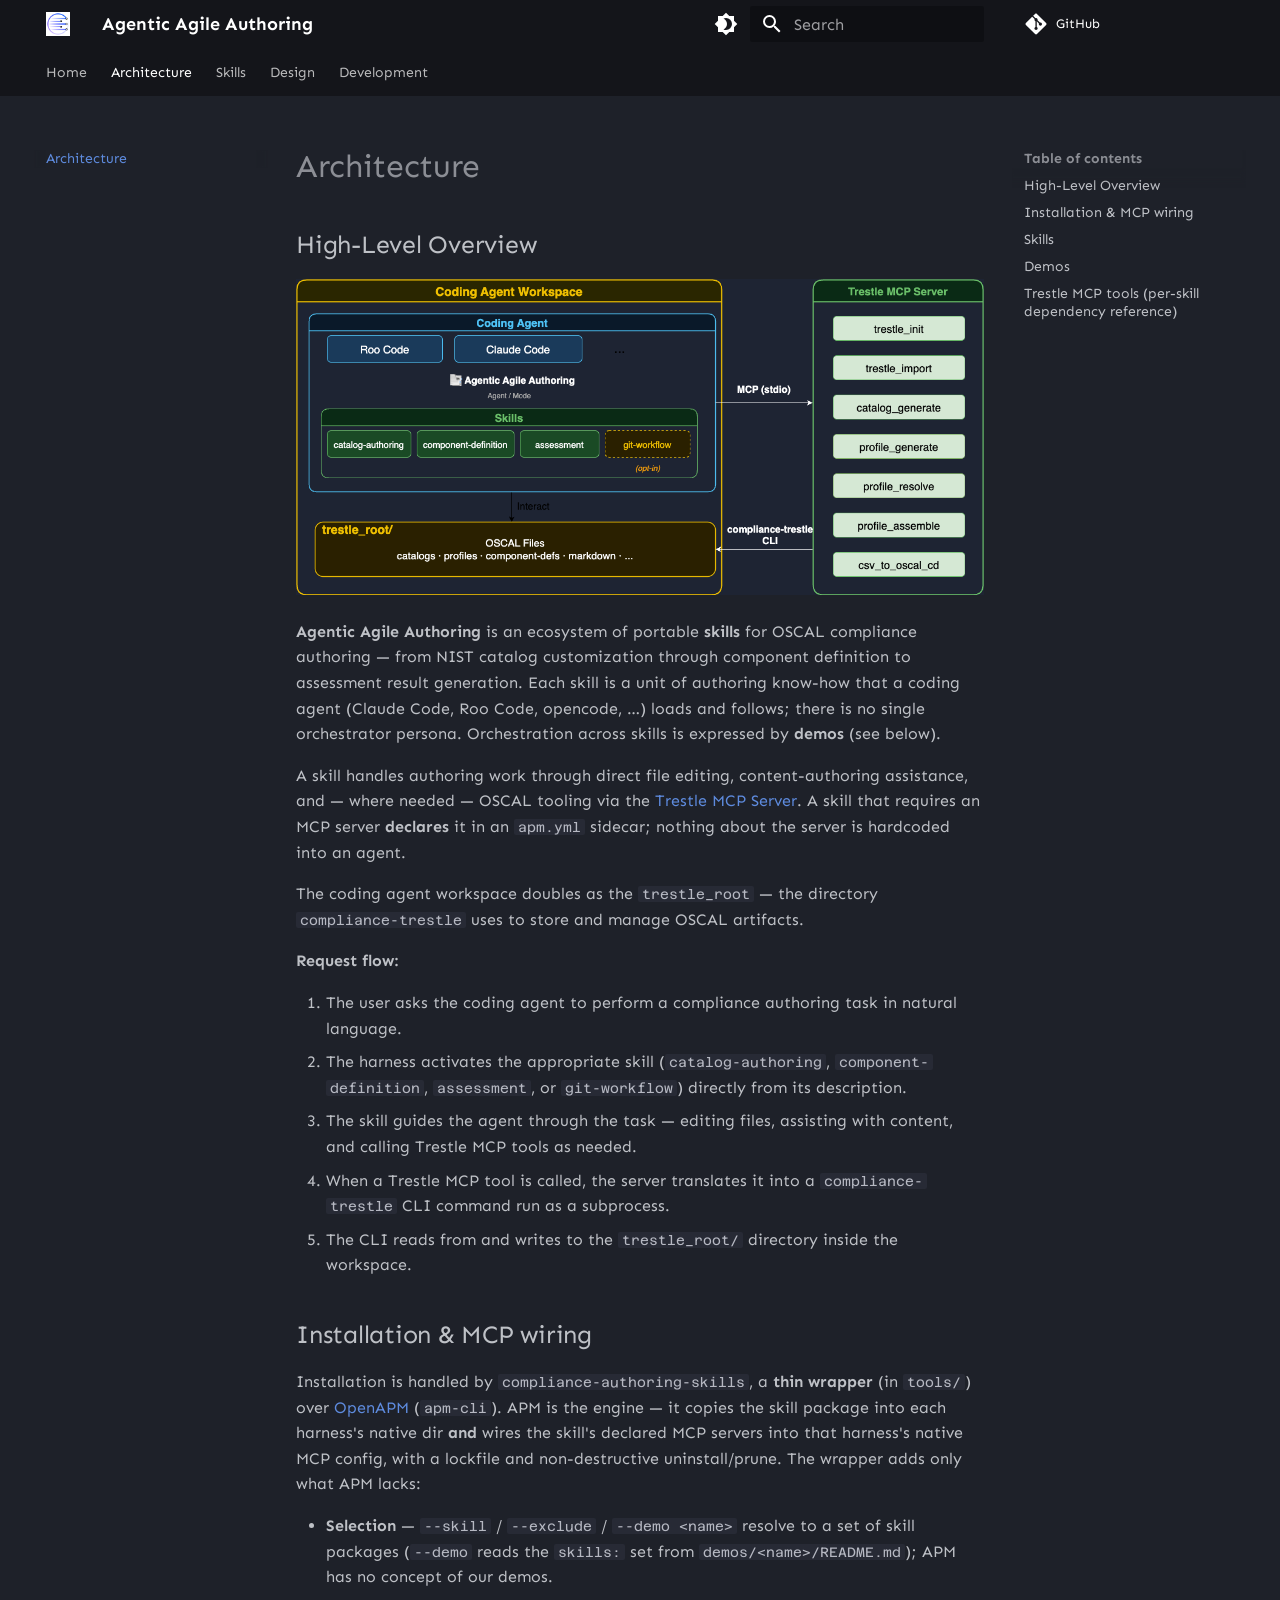
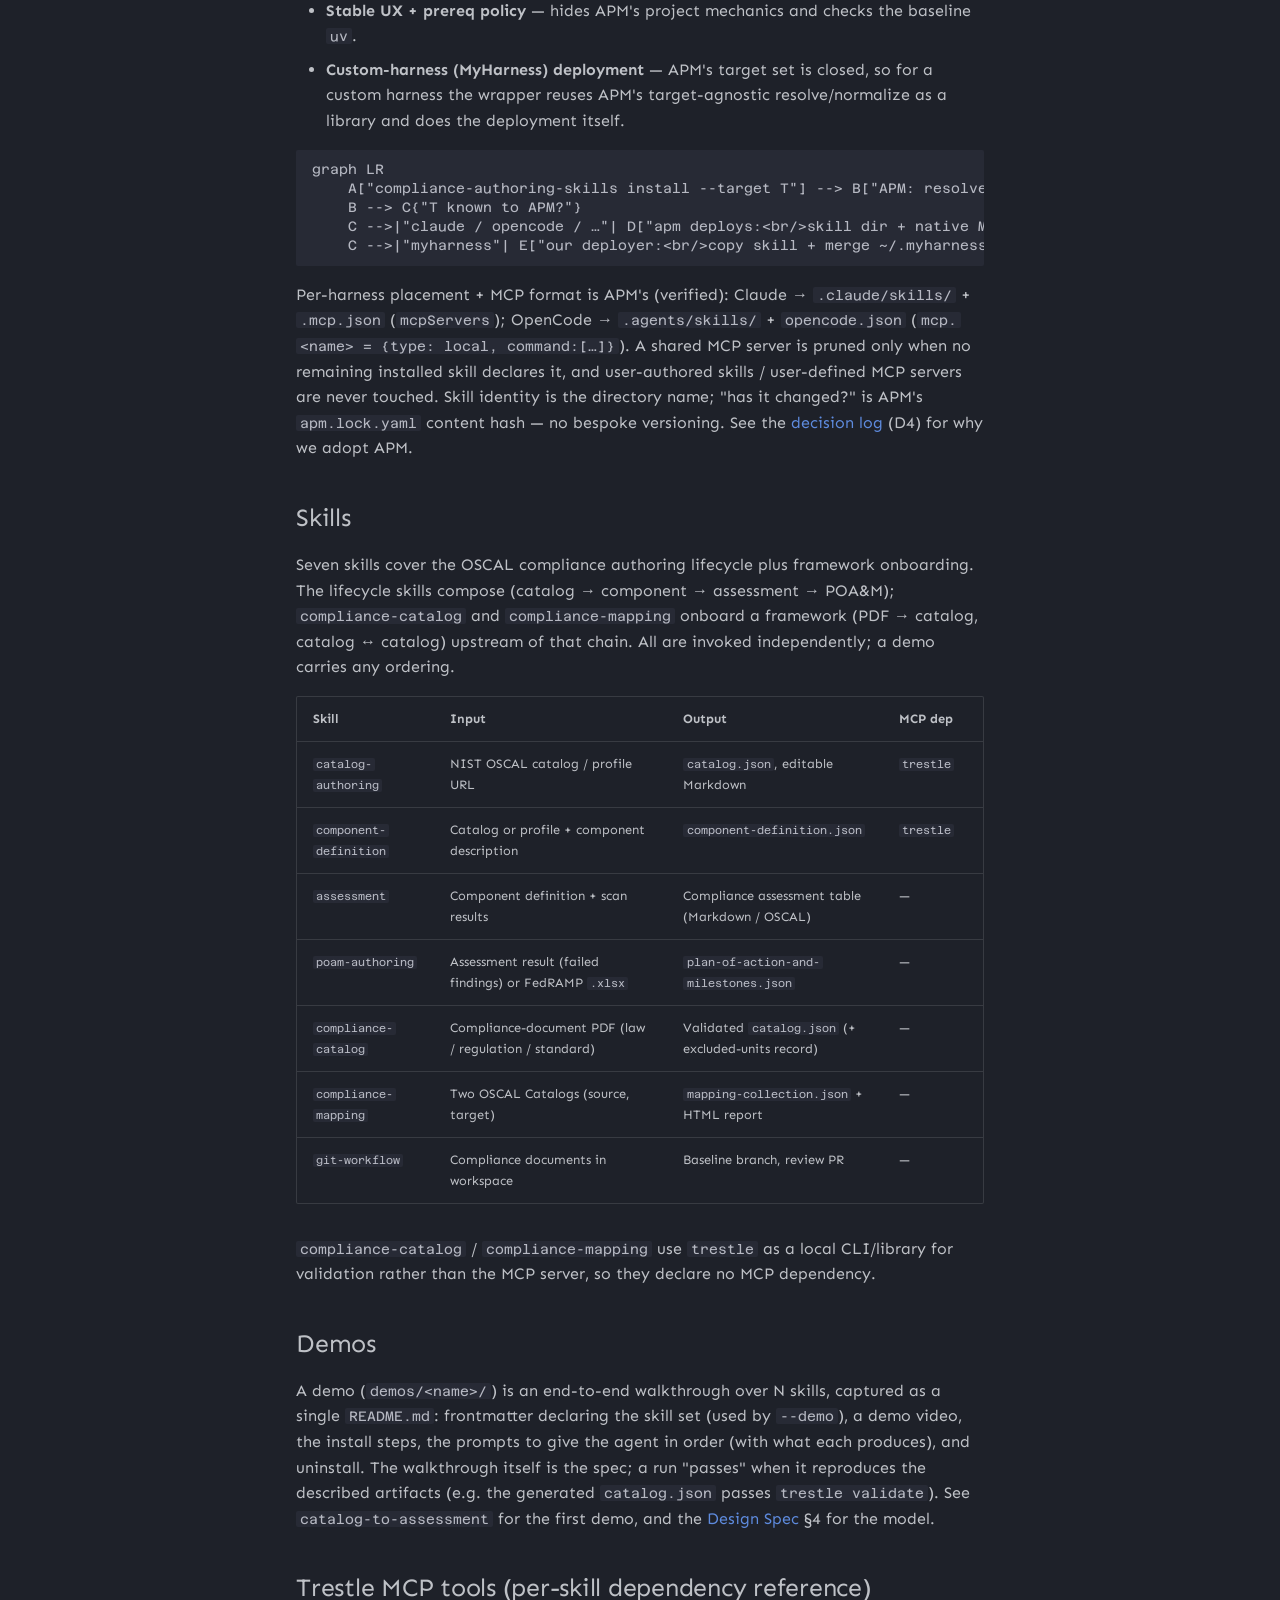
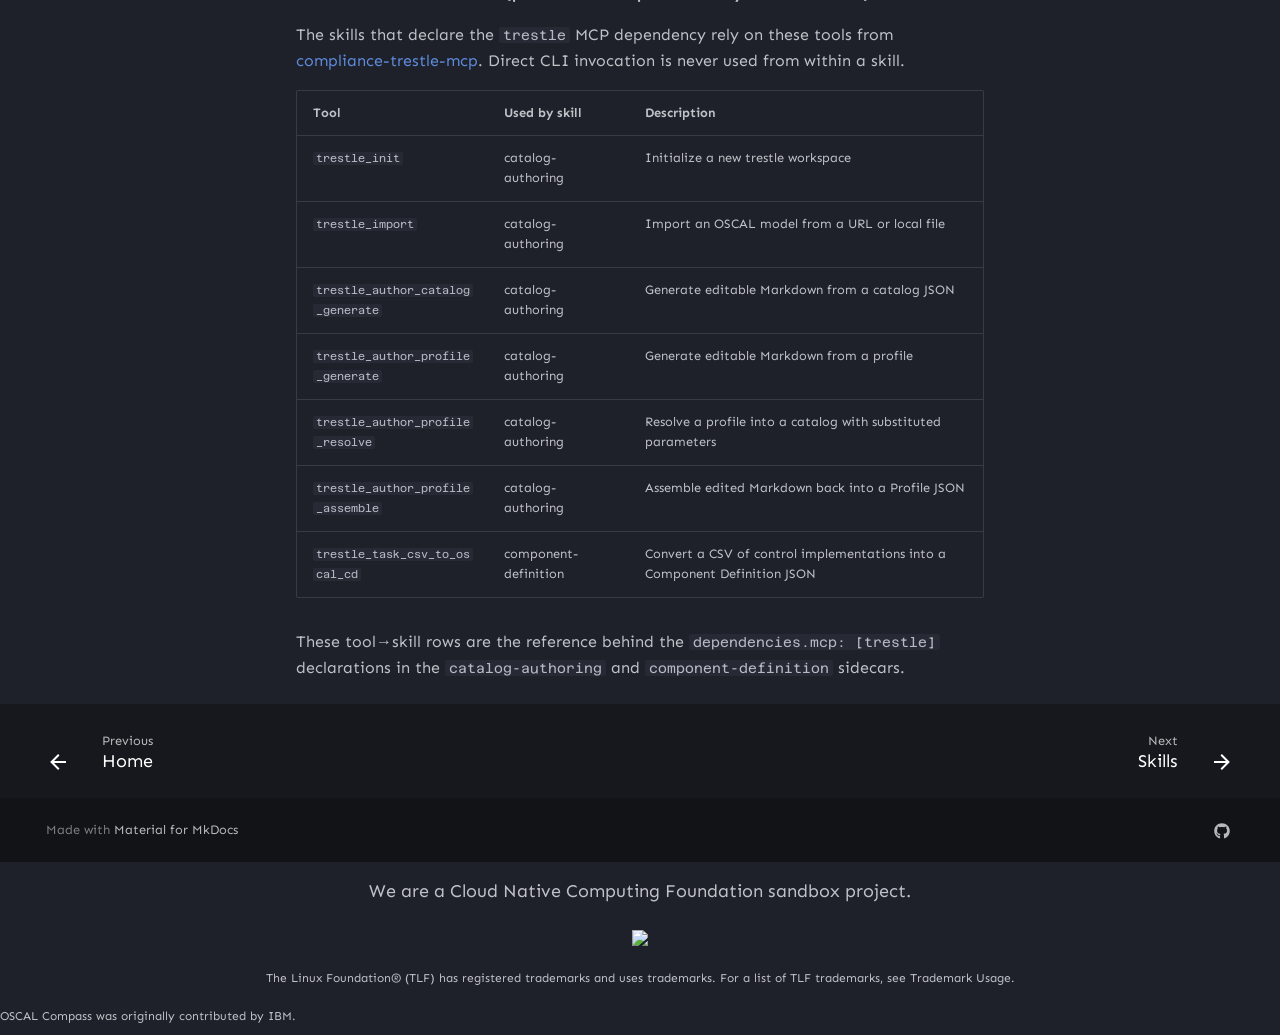
==== commit f53bd7c9: "Deployed 9f40714 with MkDocs version: 1.6.1" ====
--- a/architecture/index.html
+++ b/architecture/index.html
@@ -21,7 +21,7 @@
       
       
       <link rel="icon" href="../img/oscal-compass-icon-1200x1200.png">
-      <meta name="generator" content="mkdocs-1.6.1, mkdocs-material-9.7.6">
+      <meta name="generator" content="mkdocs-1.6.1, mkdocs-material-9.7.7">
     
     
       
@@ -29,7 +29,7 @@
       
     
     
-      <link rel="stylesheet" href="../assets/stylesheets/main.484c7ddc.min.css">
+      <link rel="stylesheet" href="../assets/stylesheets/main.ec1eaa64.min.css">
       
         
         <link rel="stylesheet" href="../assets/stylesheets/palette.ab4e12ef.min.css">
@@ -281,13 +281,13 @@
   
   
     <li class="md-tabs__item">
-      <a href="../installer-spec/" class="md-tabs__link">
-        
-  
-  
-    
-  
-  Installation
+      <a href="../design-spec/" class="md-tabs__link">
+        
+  
+  
+    
+  
+  Design
 
       </a>
     </li>
@@ -462,10 +462,10 @@
 </li>
       
         <li class="md-nav__item">
-  <a href="#oscal-authoring-lifecycle" class="md-nav__link">
+  <a href="#installation-mcp-wiring" class="md-nav__link">
     <span class="md-ellipsis">
       
-        OSCAL Authoring Lifecycle
+        Installation &amp; MCP wiring
       
     </span>
   </a>
@@ -473,16 +473,38 @@
 </li>
       
         <li class="md-nav__item">
-  <a href="#trestle-mcp-tools" class="md-nav__link">
+  <a href="#skills" class="md-nav__link">
     <span class="md-ellipsis">
       
-        Trestle MCP Tools
+        Skills
       
     </span>
   </a>
   
 </li>
       
+        <li class="md-nav__item">
+  <a href="#demos" class="md-nav__link">
+    <span class="md-ellipsis">
+      
+        Demos
+      
+    </span>
+  </a>
+  
+</li>
+      
+        <li class="md-nav__item">
+  <a href="#trestle-mcp-tools-per-skill-dependency-reference" class="md-nav__link">
+    <span class="md-ellipsis">
+      
+        Trestle MCP tools (per-skill dependency reference)
+      
+    </span>
+  </a>
+  
+</li>
+      
     </ul>
   
 </nav>
@@ -525,14 +547,14 @@
   
   
     <li class="md-nav__item">
-      <a href="../installer-spec/" class="md-nav__link">
+      <a href="../design-spec/" class="md-nav__link">
         
   
   
   <span class="md-ellipsis">
     
   
-    Installation
+    Design
   
 
     
@@ -610,10 +632,10 @@
 </li>
       
         <li class="md-nav__item">
-  <a href="#oscal-authoring-lifecycle" class="md-nav__link">
+  <a href="#installation-mcp-wiring" class="md-nav__link">
     <span class="md-ellipsis">
       
-        OSCAL Authoring Lifecycle
+        Installation &amp; MCP wiring
       
     </span>
   </a>
@@ -621,10 +643,32 @@
 </li>
       
         <li class="md-nav__item">
-  <a href="#trestle-mcp-tools" class="md-nav__link">
+  <a href="#skills" class="md-nav__link">
     <span class="md-ellipsis">
       
-        Trestle MCP Tools
+        Skills
+      
+    </span>
+  </a>
+  
+</li>
+      
+        <li class="md-nav__item">
+  <a href="#demos" class="md-nav__link">
+    <span class="md-ellipsis">
+      
+        Demos
+      
+    </span>
+  </a>
+  
+</li>
+      
+        <li class="md-nav__item">
+  <a href="#trestle-mcp-tools-per-skill-dependency-reference" class="md-nav__link">
+    <span class="md-ellipsis">
+      
+        Trestle MCP tools (per-skill dependency reference)
       
     </span>
   </a>
@@ -654,33 +698,66 @@
 <h1 id="architecture">Architecture</h1>
 <h2 id="high-level-overview">High-Level Overview</h2>
 <p><img alt="High-Level Architecture" src="../img/architecture.png" /></p>
-<p><strong>Agentic Agile Authoring</strong> is an AI-assisted approach to OSCAL compliance authoring — from NIST catalog customization through component definition to assessment result generation. As a concrete artifact, it is a set of agent skills that enable a coding agent (Claude Code or Roo Code) to carry out this authoring work on behalf of the user.</p>
-<p>The agent handles the full authoring lifecycle through a combination of direct file editing, content authoring assistance, and OSCAL tooling. It reads and writes OSCAL artifacts (catalogs, profiles, component definitions, markdown control docs) directly, helps the user craft compliant content, and calls the <a href="https://github.com/oscal-compass/compliance-trestle-mcp">Trestle MCP Server</a> for structured OSCAL operations such as format conversion and profile resolution.</p>
-<p>The coding agent workspace doubles as the <code>trestle_root</code> — the directory that <code>compliance-trestle</code> uses to store and manage OSCAL artifacts.</p>
+<p><strong>Agentic Agile Authoring</strong> is an ecosystem of portable <strong>skills</strong> for OSCAL compliance
+authoring — from NIST catalog customization through component definition to assessment result
+generation. Each skill is a unit of authoring know-how that a coding agent (Claude Code, Roo
+Code, opencode, …) loads and follows; there is no single orchestrator persona. Orchestration
+across skills is expressed by <strong>demos</strong> (see below).</p>
+<p>A skill handles authoring work through direct file editing, content-authoring assistance, and —
+where needed — OSCAL tooling via the <a href="https://github.com/oscal-compass/compliance-trestle-mcp">Trestle MCP Server</a>.
+A skill that requires an MCP server <strong>declares</strong> it in an <code>apm.yml</code> sidecar; nothing about the
+server is hardcoded into an agent.</p>
+<p>The coding agent workspace doubles as the <code>trestle_root</code> — the directory <code>compliance-trestle</code>
+uses to store and manage OSCAL artifacts.</p>
 <p><strong>Request flow:</strong></p>
 <ol>
 <li>The user asks the coding agent to perform a compliance authoring task in natural language.</li>
-<li>The agent selects the appropriate skill (catalog-authoring, component-definition, assessment, or git-workflow).</li>
-<li>The skill guides the agent through the task — editing files, assisting with content, and calling Trestle MCP tools as needed.</li>
-<li>When a Trestle MCP tool is called, the server translates it into a <code>compliance-trestle</code> CLI command run as a subprocess.</li>
+<li>The harness activates the appropriate skill (<code>catalog-authoring</code>, <code>component-definition</code>,
+   <code>assessment</code>, or <code>git-workflow</code>) directly from its description.</li>
+<li>The skill guides the agent through the task — editing files, assisting with content, and
+   calling Trestle MCP tools as needed.</li>
+<li>When a Trestle MCP tool is called, the server translates it into a <code>compliance-trestle</code> CLI
+   command run as a subprocess.</li>
 <li>The CLI reads from and writes to the <code>trestle_root/</code> directory inside the workspace.</li>
 </ol>
-<h2 id="oscal-authoring-lifecycle">OSCAL Authoring Lifecycle</h2>
-<p>The four skills cover the full OSCAL compliance authoring lifecycle from catalog definition through assessment.</p>
+<h2 id="installation-mcp-wiring">Installation &amp; MCP wiring</h2>
+<p>Installation is handled by <code>compliance-authoring-skills</code>, a <strong>thin wrapper</strong> (in <code>tools/</code>) over
+<a href="https://github.com/microsoft/apm">OpenAPM</a> (<code>apm-cli</code>). APM is the engine — it copies the
+skill package into each harness's native dir <strong>and</strong> wires the skill's declared MCP servers into
+that harness's native MCP config, with a lockfile and non-destructive uninstall/prune. The
+wrapper adds only what APM lacks:</p>
+<ul>
+<li><strong>Selection</strong> — <code>--skill</code> / <code>--exclude</code> / <code>--demo &lt;name&gt;</code> resolve to a set of skill packages
+  (<code>--demo</code> reads the <code>skills:</code> set from <code>demos/&lt;name&gt;/README.md</code>); APM has no concept of
+  our demos.</li>
+<li><strong>Stable UX + prereq policy</strong> — hides APM's project mechanics and checks the baseline <code>uv</code>.</li>
+<li><strong>Custom-harness (MyHarness) deployment</strong> — APM's target set is closed, so for a custom harness
+  the wrapper reuses APM's target-agnostic resolve/normalize as a library and does the deployment
+  itself.</li>
+</ul>
 <pre class="mermaid"><code>graph LR
-    CA["&lt;b&gt;catalog-authoring&lt;/b&gt;&lt;br&gt;Import NIST assets&lt;br&gt;Edit parameters&lt;br&gt;Deploy Markdown catalog"]
-    CD["&lt;b&gt;component-definition&lt;/b&gt;&lt;br&gt;Map controls to rules&lt;br&gt;Author CSV&lt;br&gt;Generate component-definition.json"]
-    AS["&lt;b&gt;assessment&lt;/b&gt;&lt;br&gt;Control → rule → check matrix&lt;br&gt;Evaluate compliance&lt;br&gt;Generate assessment table"]
-    GW["&lt;b&gt;git-workflow&lt;/b&gt;&lt;br&gt;(opt-in)&lt;br&gt;Two-branch strategy&lt;br&gt;PR-based review"]
-
-    CA --&gt; CD --&gt; AS
-    AS -.-&gt; GW</code></pre>
+    A["compliance-authoring-skills install --target T"] --&gt; B["APM: resolve apm.yml&lt;br/&gt;+ normalize dependencies.mcp"]
+    B --&gt; C{"T known to APM?"}
+    C --&gt;|"claude / opencode / …"| D["apm deploys:&lt;br/&gt;skill dir + native MCP config + apm.lock.yaml"]
+    C --&gt;|"myharness"| E["our deployer:&lt;br/&gt;copy skill + merge ~/.myharness/mcp.json"]</code></pre>
+<p>Per-harness placement + MCP format is APM's (verified): Claude → <code>.claude/skills/</code> + <code>.mcp.json</code>
+(<code>mcpServers</code>); OpenCode → <code>.agents/skills/</code> + <code>opencode.json</code> (<code>mcp.&lt;name&gt; = {type: local,
+command:[…]}</code>). A shared MCP server is pruned only when no remaining installed skill declares it,
+and user-authored skills / user-defined MCP servers are never touched. Skill identity is the
+directory name; "has it changed?" is APM's <code>apm.lock.yaml</code> content hash — no bespoke versioning.
+See the <a href="../design-spec/#9-decision-log">decision log</a> (D4) for why we adopt APM.</p>
+<h2 id="skills">Skills</h2>
+<p>Seven skills cover the OSCAL compliance authoring lifecycle plus framework onboarding. The
+lifecycle skills compose (catalog → component → assessment → POA&amp;M); <code>compliance-catalog</code> and
+<code>compliance-mapping</code> onboard a framework (PDF → catalog, catalog ↔ catalog) upstream of that chain.
+All are invoked independently; a demo carries any ordering.</p>
 <table>
 <thead>
 <tr>
 <th>Skill</th>
 <th>Input</th>
 <th>Output</th>
+<th>MCP dep</th>
 </tr>
 </thead>
 <tbody>
@@ -688,26 +765,59 @@
 <td><code>catalog-authoring</code></td>
 <td>NIST OSCAL catalog / profile URL</td>
 <td><code>catalog.json</code>, editable Markdown</td>
+<td><code>trestle</code></td>
 </tr>
 <tr>
 <td><code>component-definition</code></td>
 <td>Catalog or profile + component description</td>
 <td><code>component-definition.json</code></td>
+<td><code>trestle</code></td>
 </tr>
 <tr>
 <td><code>assessment</code></td>
 <td>Component definition + scan results</td>
 <td>Compliance assessment table (Markdown / OSCAL)</td>
+<td>—</td>
+</tr>
+<tr>
+<td><code>poam-authoring</code></td>
+<td>Assessment result (failed findings) or FedRAMP <code>.xlsx</code></td>
+<td><code>plan-of-action-and-milestones.json</code></td>
+<td>—</td>
+</tr>
+<tr>
+<td><code>compliance-catalog</code></td>
+<td>Compliance-document PDF (law / regulation / standard)</td>
+<td>Validated <code>catalog.json</code> (+ excluded-units record)</td>
+<td>—</td>
+</tr>
+<tr>
+<td><code>compliance-mapping</code></td>
+<td>Two OSCAL Catalogs (source, target)</td>
+<td><code>mapping-collection.json</code> + HTML report</td>
+<td>—</td>
 </tr>
 <tr>
 <td><code>git-workflow</code></td>
 <td>Compliance documents in workspace</td>
 <td>Baseline branch, review PR</td>
+<td>—</td>
 </tr>
 </tbody>
 </table>
-<h2 id="trestle-mcp-tools">Trestle MCP Tools</h2>
-<p>The agent relies exclusively on the following MCP tools from <a href="https://github.com/oscal-compass/compliance-trestle-mcp">compliance-trestle-mcp</a>. Direct CLI invocation is never used.</p>
+<p><code>compliance-catalog</code> / <code>compliance-mapping</code> use <code>trestle</code> as a local CLI/library for validation
+rather than the MCP server, so they declare no MCP dependency.</p>
+<h2 id="demos">Demos</h2>
+<p>A demo (<code>demos/&lt;name&gt;/</code>) is an end-to-end walkthrough over N skills, captured as a single
+<code>README.md</code>: frontmatter declaring the skill set (used by <code>--demo</code>), a demo video, the install
+steps, the prompts to give the agent in order (with what each produces), and uninstall. The
+walkthrough itself is the spec; a run "passes" when it reproduces the described artifacts (e.g. the
+generated <code>catalog.json</code> passes <code>trestle validate</code>). See <code>catalog-to-assessment</code> for the first
+demo, and the <a href="../design-spec/">Design Spec</a> §4 for the model.</p>
+<h2 id="trestle-mcp-tools-per-skill-dependency-reference">Trestle MCP tools (per-skill dependency reference)</h2>
+<p>The skills that declare the <code>trestle</code> MCP dependency rely on these tools from
+<a href="https://github.com/oscal-compass/compliance-trestle-mcp">compliance-trestle-mcp</a>. Direct CLI
+invocation is never used from within a skill.</p>
 <table>
 <thead>
 <tr>
@@ -754,6 +864,8 @@
 </tr>
 </tbody>
 </table>
+<p>These tool→skill rows are the reference behind the <code>dependencies.mcp: [trestle]</code> declarations in
+the <code>catalog-authoring</code> and <code>component-definition</code> sidecars.</p>
 
 
 
@@ -871,7 +983,7 @@
       <script id="__config" type="application/json">{"annotate": null, "base": "..", "features": ["navigation.footer", "navigation.tabs"], "search": "../assets/javascripts/workers/search.2c215733.min.js", "tags": null, "translations": {"clipboard.copied": "Copied to clipboard", "clipboard.copy": "Copy to clipboard", "search.result.more.one": "1 more on this page", "search.result.more.other": "# more on this page", "search.result.none": "No matching documents", "search.result.one": "1 matching document", "search.result.other": "# matching documents", "search.result.placeholder": "Type to start searching", "search.result.term.missing": "Missing", "select.version": "Select version"}, "version": null}</script>
     
     
-      <script src="../assets/javascripts/bundle.79ae519e.min.js"></script>
+      <script src="../assets/javascripts/bundle.d7400e89.min.js"></script>
       
         <script src="https://unpkg.com/mermaid@11/dist/mermaid.min.js"></script>
       
--- a/assets/stylesheets/main.ec1eaa64.min.css
+++ b/assets/stylesheets/main.ec1eaa64.min.css
@@ -0,0 +1 @@
+@charset "UTF-8";html{-webkit-text-size-adjust:none;-moz-text-size-adjust:none;text-size-adjust:none;box-sizing:border-box}*,:after,:before{box-sizing:inherit}@media (prefers-reduced-motion){*,:after,:before{transition:none!important}}body{margin:0}a,button,input,label{-webkit-tap-highlight-color:transparent}a{color:inherit;text-decoration:none}hr{border:0;box-sizing:initial;display:block;height:.05rem;overflow:visible;padding:0}small{font-size:80%}sub,sup{line-height:1em}img{border-style:none}table{border-collapse:initial;border-spacing:0}td,th{font-weight:400;vertical-align:top}button{background:#0000;border:0;font-family:inherit;font-size:inherit;margin:0;padding:0}input{border:0;outline:none}:root{--md-primary-fg-color:#4051b5;--md-primary-fg-color--light:#5d6cc0;--md-primary-fg-color--dark:#303fa1;--md-primary-bg-color:#fff;--md-primary-bg-color--light:#ffffffb3;--md-accent-fg-color:#526cfe;--md-accent-fg-color--transparent:#526cfe1a;--md-accent-bg-color:#fff;--md-accent-bg-color--light:#ffffffb3}[data-md-color-scheme=default]{color-scheme:light}[data-md-color-scheme=default] img[src$="#gh-dark-mode-only"],[data-md-color-scheme=default] img[src$="#only-dark"]{display:none}:root,[data-md-color-scheme=default]{--md-hue:225deg;--md-default-fg-color:#000000de;--md-default-fg-color--light:#0000008a;--md-default-fg-color--lighter:#00000052;--md-default-fg-color--lightest:#00000012;--md-default-bg-color:#fff;--md-default-bg-color--light:#ffffffb3;--md-default-bg-color--lighter:#ffffff4d;--md-default-bg-color--lightest:#ffffff1f;--md-code-fg-color:#36464e;--md-code-bg-color:#f5f5f5;--md-code-bg-color--light:#f5f5f5b3;--md-code-bg-color--lighter:#f5f5f54d;--md-code-hl-color:#4287ff;--md-code-hl-color--light:#4287ff1a;--md-code-hl-number-color:#d52a2a;--md-code-hl-special-color:#db1457;--md-code-hl-function-color:#a846b9;--md-code-hl-constant-color:#6e59d9;--md-code-hl-keyword-color:#3f6ec6;--md-code-hl-string-color:#1c7d4d;--md-code-hl-name-color:var(--md-code-fg-color);--md-code-hl-operator-color:var(--md-default-fg-color--light);--md-code-hl-punctuation-color:var(--md-default-fg-color--light);--md-code-hl-comment-color:var(--md-default-fg-color--light);--md-code-hl-generic-color:var(--md-default-fg-color--light);--md-code-hl-variable-color:var(--md-default-fg-color--light);--md-typeset-color:var(--md-default-fg-color);--md-typeset-a-color:var(--md-primary-fg-color);--md-typeset-del-color:#f5503d26;--md-typeset-ins-color:#0bd57026;--md-typeset-kbd-color:#fafafa;--md-typeset-kbd-accent-color:#fff;--md-typeset-kbd-border-color:#b8b8b8;--md-typeset-mark-color:#ffff0080;--md-typeset-table-color:#0000001f;--md-typeset-table-color--light:rgba(0,0,0,.035);--md-admonition-fg-color:var(--md-default-fg-color);--md-admonition-bg-color:var(--md-default-bg-color);--md-warning-fg-color:#000000de;--md-warning-bg-color:#ff9;--md-footer-fg-color:#fff;--md-footer-fg-color--light:#ffffffb3;--md-footer-fg-color--lighter:#ffffff73;--md-footer-bg-color:#000000de;--md-footer-bg-color--dark:#00000052;--md-shadow-z1:0 0.2rem 0.5rem #0000000d,0 0 0.05rem #0000001a;--md-shadow-z2:0 0.2rem 0.5rem #0000001a,0 0 0.05rem #00000040;--md-shadow-z3:0 0.2rem 0.5rem #0003,0 0 0.05rem #00000059}.md-icon svg{fill:currentcolor;display:block;height:1.2rem;width:1.2rem}body{-webkit-font-smoothing:antialiased;-moz-osx-font-smoothing:grayscale;--md-text-font-family:var(--md-text-font,_),-apple-system,BlinkMacSystemFont,Helvetica,Arial,sans-serif;--md-code-font-family:var(--md-code-font,_),SFMono-Regular,Consolas,Menlo,monospace}aside,body,input{font-feature-settings:"kern","liga";color:var(--md-typeset-color);font-family:var(--md-text-font-family)}code,kbd,pre{font-feature-settings:"kern";font-family:var(--md-code-font-family)}:root{--md-typeset-table-sort-icon:url('data:image/svg+xml;charset=utf-8,<svg xmlns="http://www.w3.org/2000/svg" viewBox="0 0 24 24"><path d="m18 21-4-4h3V7h-3l4-4 4 4h-3v10h3M2 19v-2h10v2M2 13v-2h7v2M2 7V5h4v2z"/></svg>');--md-typeset-table-sort-icon--asc:url('data:image/svg+xml;charset=utf-8,<svg xmlns="http://www.w3.org/2000/svg" viewBox="0 0 24 24"><path d="M19 17h3l-4 4-4-4h3V3h2M2 17h10v2H2M6 5v2H2V5m0 6h7v2H2z"/></svg>');--md-typeset-table-sort-icon--desc:url('data:image/svg+xml;charset=utf-8,<svg xmlns="http://www.w3.org/2000/svg" viewBox="0 0 24 24"><path d="M19 7h3l-4-4-4 4h3v14h2M2 17h10v2H2M6 5v2H2V5m0 6h7v2H2z"/></svg>')}.md-typeset{-webkit-print-color-adjust:exact;color-adjust:exact;font-size:.8rem;line-height:1.6;overflow-wrap:break-word}@media print{.md-typeset{font-size:.68rem}}.md-typeset blockquote,.md-typeset dl,.md-typeset figure,.md-typeset ol,.md-typeset pre,.md-typeset ul{margin-bottom:1em;margin-top:1em}.md-typeset h1{color:var(--md-default-fg-color--light);font-size:2em;line-height:1.3;margin:0 0 1.25em}.md-typeset h1,.md-typeset h2{font-weight:300;letter-spacing:-.01em}.md-typeset h2{font-size:1.5625em;line-height:1.4;margin:1.6em 0 .64em}.md-typeset h3{font-size:1.25em;font-weight:400;letter-spacing:-.01em;line-height:1.5;margin:1.6em 0 .8em}.md-typeset h2+h3{margin-top:.8em}.md-typeset h4{font-weight:700;letter-spacing:-.01em;margin:1em 0}.md-typeset h5,.md-typeset h6{color:var(--md-default-fg-color--light);font-size:.8em;font-weight:700;letter-spacing:-.01em;margin:1.25em 0}.md-typeset h5{text-transform:uppercase}.md-typeset h5 code{text-transform:none}.md-typeset hr{border-bottom:.05rem solid var(--md-default-fg-color--lightest);display:flow-root;margin:1.5em 0}.md-typeset a{color:var(--md-typeset-a-color);word-break:break-word}.md-typeset a,.md-typeset a:before{transition:color 125ms}.md-typeset a:focus,.md-typeset a:hover{color:var(--md-accent-fg-color)}.md-typeset a:focus code,.md-typeset a:hover code{background-color:var(--md-accent-fg-color--transparent);color:var(--md-accent-fg-color)}.md-typeset a code{color:var(--md-typeset-a-color)}.md-typeset a.focus-visible{outline-color:var(--md-accent-fg-color);outline-offset:.2rem}.md-typeset code,.md-typeset kbd,.md-typeset pre{color:var(--md-code-fg-color);direction:ltr;font-variant-ligatures:none;transition:background-color 125ms}@media print{.md-typeset code,.md-typeset kbd,.md-typeset pre{white-space:pre-wrap}}.md-typeset code{background-color:var(--md-code-bg-color);border-radius:.1rem;-webkit-box-decoration-break:clone;box-decoration-break:clone;font-size:.85em;padding:0 .2941176471em;transition:color 125ms,background-color 125ms;word-break:break-word}.md-typeset code:not(.focus-visible){-webkit-tap-highlight-color:transparent;outline:none}.md-typeset pre{display:flow-root;line-height:1.4;position:relative}.md-typeset pre>code{-webkit-box-decoration-break:slice;box-decoration-break:slice;box-shadow:none;display:block;margin:0;outline-color:var(--md-accent-fg-color);overflow:auto;padding:.7720588235em 1.1764705882em;scrollbar-color:var(--md-default-fg-color--lighter) #0000;scrollbar-width:thin;touch-action:auto;word-break:normal}.md-typeset pre>code:hover{scrollbar-color:var(--md-accent-fg-color) #0000}.md-typeset pre>code::-webkit-scrollbar{height:.2rem;width:.2rem}.md-typeset pre>code::-webkit-scrollbar-thumb{background-color:var(--md-default-fg-color--lighter)}.md-typeset pre>code::-webkit-scrollbar-thumb:hover{background-color:var(--md-accent-fg-color)}.md-typeset kbd{background-color:var(--md-typeset-kbd-color);border-radius:.1rem;box-shadow:0 .1rem 0 .05rem var(--md-typeset-kbd-border-color),0 .1rem 0 var(--md-typeset-kbd-border-color),0 -.1rem .2rem var(--md-typeset-kbd-accent-color) inset;color:var(--md-default-fg-color);display:inline-block;font-size:.75em;padding:0 .6666666667em;vertical-align:text-top;word-break:break-word}.md-typeset mark{background-color:var(--md-typeset-mark-color);-webkit-box-decoration-break:clone;box-decoration-break:clone;color:inherit;word-break:break-word}.md-typeset abbr{cursor:help;text-decoration:none}.md-typeset [data-preview],.md-typeset abbr{border-bottom:.05rem dotted var(--md-default-fg-color--light)}.md-typeset small{opacity:.75}[dir=ltr] .md-typeset sub,[dir=ltr] .md-typeset sup{margin-left:.078125em}[dir=rtl] .md-typeset sub,[dir=rtl] .md-typeset sup{margin-right:.078125em}[dir=ltr] .md-typeset blockquote{padding-left:.6rem}[dir=rtl] .md-typeset blockquote{padding-right:.6rem}[dir=ltr] .md-typeset blockquote{border-left:.2rem solid var(--md-default-fg-color--lighter)}[dir=rtl] .md-typeset blockquote{border-right:.2rem solid var(--md-default-fg-color--lighter)}.md-typeset blockquote{color:var(--md-default-fg-color--light);margin-left:0;margin-right:0}.md-typeset ul{list-style-type:disc}.md-typeset ul[type]{list-style-type:revert-layer}[dir=ltr] .md-typeset ol,[dir=ltr] .md-typeset ul{margin-left:.625em}[dir=rtl] .md-typeset ol,[dir=rtl] .md-typeset ul{margin-right:.625em}.md-typeset ol,.md-typeset ul{padding:0}.md-typeset ol:not([hidden]),.md-typeset ul:not([hidden]){display:flow-root}.md-typeset ol ol,.md-typeset ul ol{list-style-type:lower-alpha}.md-typeset ol ol ol,.md-typeset ul ol ol{list-style-type:lower-roman}.md-typeset ol ol ol ol,.md-typeset ul ol ol ol{list-style-type:upper-alpha}.md-typeset ol ol ol ol ol,.md-typeset ul ol ol ol ol{list-style-type:upper-roman}.md-typeset ol[type],.md-typeset ul[type]{list-style-type:revert-layer}[dir=ltr] .md-typeset ol li,[dir=ltr] .md-typeset ul li{margin-left:1.25em}[dir=rtl] .md-typeset ol li,[dir=rtl] .md-typeset ul li{margin-right:1.25em}.md-typeset ol li,.md-typeset ul li{margin-bottom:.5em}.md-typeset ol li blockquote,.md-typeset ol li p,.md-typeset ul li blockquote,.md-typeset ul li p{margin:.5em 0}.md-typeset ol li:last-child,.md-typeset ul li:last-child{margin-bottom:0}[dir=ltr] .md-typeset ol li ol,[dir=ltr] .md-typeset ol li ul,[dir=ltr] .md-typeset ul li ol,[dir=ltr] .md-typeset ul li ul{margin-left:.625em}[dir=rtl] .md-typeset ol li ol,[dir=rtl] .md-typeset ol li ul,[dir=rtl] .md-typeset ul li ol,[dir=rtl] .md-typeset ul li ul{margin-right:.625em}.md-typeset ol li ol,.md-typeset ol li ul,.md-typeset ul li ol,.md-typeset ul li ul{margin-bottom:.5em;margin-top:.5em}[dir=ltr] .md-typeset dd{margin-left:1.875em}[dir=rtl] .md-typeset dd{margin-right:1.875em}.md-typeset dd{margin-bottom:1.5em;margin-top:1em}.md-typeset img,.md-typeset svg,.md-typeset video{height:auto;max-width:100%}.md-typeset img[align=left]{margin:1em 1em 1em 0}.md-typeset img[align=right]{margin:1em 0 1em 1em}.md-typeset img[align]:only-child{margin-top:0}.md-typeset figure{display:flow-root;margin:1em auto;max-width:100%;text-align:center;width:fit-content}.md-typeset figure img{display:block;margin:0 auto}.md-typeset figcaption{font-style:italic;margin:1em auto;max-width:24rem}.md-typeset iframe{max-width:100%}.md-typeset table:not([class]){background-color:var(--md-default-bg-color);border:.05rem solid var(--md-typeset-table-color);border-radius:.1rem;display:inline-block;font-size:.64rem;max-width:100%;overflow:auto;touch-action:auto}@media print{.md-typeset table:not([class]){display:table}}.md-typeset table:not([class])+*{margin-top:1.5em}.md-typeset table:not([class]) td>:first-child,.md-typeset table:not([class]) th>:first-child{margin-top:0}.md-typeset table:not([class]) td>:last-child,.md-typeset table:not([class]) th>:last-child{margin-bottom:0}.md-typeset table:not([class]) td:not([align]),.md-typeset table:not([class]) th:not([align]){text-align:left}[dir=rtl] .md-typeset table:not([class]) td:not([align]),[dir=rtl] .md-typeset table:not([class]) th:not([align]){text-align:right}.md-typeset table:not([class]) th{font-weight:700;min-width:5rem;padding:.9375em 1.25em;vertical-align:top}.md-typeset table:not([class]) td{border-top:.05rem solid var(--md-typeset-table-color);padding:.9375em 1.25em;vertical-align:top}.md-typeset table:not([class]) tbody tr{transition:background-color 125ms}.md-typeset table:not([class]) tbody tr:hover{background-color:var(--md-typeset-table-color--light);box-shadow:0 .05rem 0 var(--md-default-bg-color) inset}.md-typeset table:not([class]) a{word-break:normal}.md-typeset table th[role=columnheader]{cursor:pointer}[dir=ltr] .md-typeset table th[role=columnheader]:after{margin-left:.5em}[dir=rtl] .md-typeset table th[role=columnheader]:after{margin-right:.5em}.md-typeset table th[role=columnheader]:after{content:"";display:inline-block;height:1.2em;-webkit-mask-image:var(--md-typeset-table-sort-icon);mask-image:var(--md-typeset-table-sort-icon);-webkit-mask-repeat:no-repeat;mask-repeat:no-repeat;-webkit-mask-size:contain;mask-size:contain;transition:background-color 125ms;vertical-align:text-bottom;width:1.2em}.md-typeset table th[role=columnheader]:hover:after{background-color:var(--md-default-fg-color--lighter)}.md-typeset table th[role=columnheader][aria-sort=ascending]:after{background-color:var(--md-default-fg-color--light);-webkit-mask-image:var(--md-typeset-table-sort-icon--asc);mask-image:var(--md-typeset-table-sort-icon--asc)}.md-typeset table th[role=columnheader][aria-sort=descending]:after{background-color:var(--md-default-fg-color--light);-webkit-mask-image:var(--md-typeset-table-sort-icon--desc);mask-image:var(--md-typeset-table-sort-icon--desc)}.md-typeset__scrollwrap{margin:1em -.8rem;overflow-x:auto;touch-action:auto}.md-typeset__table{display:inline-block;margin-bottom:.5em;padding:0 .8rem}@media print{.md-typeset__table{display:block}}html .md-typeset__table table{display:table;margin:0;overflow:hidden;width:100%}@media screen and (max-width:44.984375em){.md-content__inner>pre{margin:1em -.8rem}.md-content__inner>pre code{border-radius:0}}.md-typeset .md-author{border-radius:100%;display:block;flex-shrink:0;height:1.6rem;overflow:hidden;position:relative;transition:color 125ms,transform 125ms;width:1.6rem}.md-typeset .md-author img{display:block}.md-typeset .md-author--more{background:var(--md-default-fg-color--lightest);color:var(--md-default-fg-color--lighter);font-size:.6rem;font-weight:700;line-height:1.6rem;text-align:center}.md-typeset .md-author--long{height:2.4rem;width:2.4rem}.md-typeset a.md-author{transform:scale(1)}.md-typeset a.md-author img{border-radius:100%;filter:grayscale(100%) opacity(75%);transition:filter 125ms}.md-typeset a.md-author:focus,.md-typeset a.md-author:hover{transform:scale(1.1);z-index:1}.md-typeset a.md-author:focus img,.md-typeset a.md-author:hover img{filter:grayscale(0)}.md-banner{background-color:var(--md-footer-bg-color);color:var(--md-footer-fg-color);overflow:auto}@media print{.md-banner{display:none}}.md-banner--warning{background-color:var(--md-warning-bg-color);color:var(--md-warning-fg-color)}.md-banner__inner{font-size:.7rem;margin:.6rem auto;padding:0 .8rem}[dir=ltr] .md-banner__button{float:right}[dir=rtl] .md-banner__button{float:left}.md-banner__button{color:inherit;cursor:pointer;transition:opacity .25s}.no-js .md-banner__button{display:none}.md-banner__button:hover{opacity:.7}html{font-size:125%;height:100%;overflow-x:hidden}@media screen and (min-width:100em){html{font-size:137.5%}}@media screen and (min-width:125em){html{font-size:150%}}body{background-color:var(--md-default-bg-color);display:flex;flex-direction:column;font-size:.5rem;min-height:100%;position:relative;width:100%}@media print{body{display:block}}@media screen and (max-width:59.984375em){body[data-md-scrolllock]{position:fixed}}.md-grid{margin-left:auto;margin-right:auto;max-width:61rem}.md-container{display:flex;flex-direction:column;flex-grow:1}@media print{.md-container{display:block}}.md-main{flex-grow:1}.md-main__inner{display:flex;height:100%;margin-top:1.5rem}.md-ellipsis{overflow:hidden;text-overflow:ellipsis}.md-toggle{display:none}.md-option{height:0;opacity:0;position:absolute;width:0}.md-option:checked+label:not([hidden]){display:block}.md-option.focus-visible+label{outline-color:var(--md-accent-fg-color);outline-style:auto}.md-skip{background-color:var(--md-default-fg-color);border-radius:.1rem;color:var(--md-default-bg-color);font-size:.64rem;margin:.5rem;opacity:0;outline-color:var(--md-accent-fg-color);padding:.3rem .5rem;position:fixed;transform:translateY(.4rem);z-index:-1}.md-skip:focus{opacity:1;transform:translateY(0);transition:transform .25s cubic-bezier(.4,0,.2,1),opacity 175ms 75ms;z-index:10}@page{margin:25mm}:root{--md-clipboard-icon:url('data:image/svg+xml;charset=utf-8,<svg xmlns="http://www.w3.org/2000/svg" viewBox="0 0 24 24"><path d="M19 21H8V7h11m0-2H8a2 2 0 0 0-2 2v14a2 2 0 0 0 2 2h11a2 2 0 0 0 2-2V7a2 2 0 0 0-2-2m-3-4H4a2 2 0 0 0-2 2v14h2V3h12z"/></svg>')}.md-clipboard{border-radius:.1rem;color:var(--md-default-fg-color--lightest);cursor:pointer;height:1.5em;outline-color:var(--md-accent-fg-color);outline-offset:.1rem;transition:color .25s;width:1.5em;z-index:1}@media print{.md-clipboard{display:none}}.md-clipboard:not(.focus-visible){-webkit-tap-highlight-color:transparent;outline:none}:hover>.md-clipboard{color:var(--md-default-fg-color--light)}.md-clipboard:focus,.md-clipboard:hover{color:var(--md-accent-fg-color)}.md-clipboard:after{background-color:currentcolor;content:"";display:block;height:1.125em;margin:0 auto;-webkit-mask-image:var(--md-clipboard-icon);mask-image:var(--md-clipboard-icon);-webkit-mask-position:center;mask-position:center;-webkit-mask-repeat:no-repeat;mask-repeat:no-repeat;-webkit-mask-size:contain;mask-size:contain;width:1.125em}.md-clipboard--inline{cursor:pointer}.md-clipboard--inline code{transition:color .25s,background-color .25s}.md-clipboard--inline:focus code,.md-clipboard--inline:hover code{background-color:var(--md-accent-fg-color--transparent);color:var(--md-accent-fg-color)}:root{--md-code-select-icon:url('data:image/svg+xml;charset=utf-8,<svg xmlns="http://www.w3.org/2000/svg" viewBox="0 0 24 24"><path d="M19 19h-4v2h4c1.1 0 2-.9 2-2v-4h-2m0-12h-4v2h4v4h2V5c0-1.1-.9-2-2-2M5 5h4V3H5c-1.1 0-2 .9-2 2v4h2m0 6H3v4c0 1.1.9 2 2 2h4v-2H5zm2-4h2v2H7zm4 0h2v2h-2zm4 0h2v2h-2zM7 7h2v2H7zm4 0h2v2h-2zm4 0h2v2h-2zm-8 8h2v2H7zm4 0h2v2h-2zm4 0h2v2h-2z"/></svg>');--md-code-copy-icon:url('data:image/svg+xml;charset=utf-8,<svg xmlns="http://www.w3.org/2000/svg" viewBox="0 0 24 24"><path d="M19 21H8V7h11m0-2H8a2 2 0 0 0-2 2v14a2 2 0 0 0 2 2h11a2 2 0 0 0 2-2V7a2 2 0 0 0-2-2m-3-4H4a2 2 0 0 0-2 2v14h2V3h12z"/></svg>')}.md-typeset .md-code__content{display:grid}.md-code__nav{background-color:var(--md-code-bg-color--lighter);border-radius:.1rem;display:flex;gap:.2rem;padding:.2rem;position:absolute;right:.25em;top:.25em;transition:background-color .25s;z-index:1}:hover>.md-code__nav{background-color:var(--md-code-bg-color--light)}.md-code__button{color:var(--md-default-fg-color--lightest);cursor:pointer;display:block;height:1.5em;outline-color:var(--md-accent-fg-color);outline-offset:.1rem;transition:color .25s;width:1.5em}:hover>*>.md-code__button{color:var(--md-default-fg-color--light)}.md-code__button.focus-visible,.md-code__button:hover{color:var(--md-accent-fg-color)}.md-code__button--active{color:var(--md-default-fg-color)!important}.md-code__button:after{background-color:currentcolor;content:"";display:block;height:1.125em;margin:0 auto;-webkit-mask-position:center;mask-position:center;-webkit-mask-repeat:no-repeat;mask-repeat:no-repeat;-webkit-mask-size:contain;mask-size:contain;width:1.125em}.md-code__button[data-md-type=select]:after{-webkit-mask-image:var(--md-code-select-icon);mask-image:var(--md-code-select-icon)}.md-code__button[data-md-type=copy]:after{-webkit-mask-image:var(--md-code-copy-icon);mask-image:var(--md-code-copy-icon)}@keyframes consent{0%{opacity:0;transform:translateY(100%)}to{opacity:1;transform:translateY(0)}}@keyframes overlay{0%{opacity:0}to{opacity:1}}.md-consent__overlay{animation:overlay .25s both;-webkit-backdrop-filter:blur(.1rem);backdrop-filter:blur(.1rem);background-color:#0000008a;height:100%;opacity:1;position:fixed;top:0;width:100%;z-index:5}.md-consent__inner{animation:consent .5s cubic-bezier(.1,.7,.1,1) both;background-color:var(--md-default-bg-color);border:0;border-radius:.1rem;bottom:0;box-shadow:0 0 .2rem #0000001a,0 .2rem .4rem #0003;max-height:100%;overflow:auto;padding:0;position:fixed;width:100%;z-index:5}.md-consent__form{padding:.8rem}.md-consent__settings{display:none;margin:1em 0}input:checked+.md-consent__settings{display:block}.md-consent__controls{margin-bottom:.8rem}.md-typeset .md-consent__controls .md-button{display:inline}@media screen and (max-width:44.984375em){.md-typeset .md-consent__controls .md-button{display:block;margin-top:.4rem;text-align:center;width:100%}}.md-consent label{cursor:pointer}.md-content{flex-grow:1;min-width:0}.md-content__inner{margin:0 .8rem 1.2rem;padding-top:.6rem}@media screen and (min-width:76.25em){[dir=ltr] .md-sidebar--primary:not([hidden])~.md-content>.md-content__inner{margin-left:1.2rem}[dir=ltr] .md-sidebar--secondary:not([hidden])~.md-content>.md-content__inner,[dir=rtl] .md-sidebar--primary:not([hidden])~.md-content>.md-content__inner{margin-right:1.2rem}[dir=rtl] .md-sidebar--secondary:not([hidden])~.md-content>.md-content__inner{margin-left:1.2rem}}.md-content__inner:before{content:"";display:block;height:.4rem}.md-content__inner>:last-child{margin-bottom:0}[dir=ltr] .md-content__button{float:right}[dir=rtl] .md-content__button{float:left}[dir=ltr] .md-content__button{margin-left:.4rem}[dir=rtl] .md-content__button{margin-right:.4rem}.md-content__button{margin:.4rem 0;padding:0}@media print{.md-content__button{display:none}}.md-typeset .md-content__button{color:var(--md-default-fg-color--lighter)}.md-content__button svg{display:inline;vertical-align:top}[dir=rtl] .md-content__button svg{transform:scaleX(-1)}[dir=ltr] .md-dialog{right:.8rem}[dir=rtl] .md-dialog{left:.8rem}.md-dialog{background-color:var(--md-default-fg-color);border-radius:.1rem;bottom:.8rem;box-shadow:var(--md-shadow-z3);min-width:11.1rem;opacity:0;padding:.4rem .6rem;pointer-events:none;position:fixed;transform:translateY(100%);transition:transform 0ms .4s,opacity .4s;z-index:4}@media print{.md-dialog{display:none}}.md-dialog--active{opacity:1;pointer-events:auto;transform:translateY(0);transition:transform .4s cubic-bezier(.075,.85,.175,1),opacity .4s}.md-dialog__inner{color:var(--md-default-bg-color);font-size:.7rem}.md-feedback{margin:2em 0 1em;text-align:center}.md-feedback fieldset{border:none;margin:0;padding:0}.md-feedback__title{font-weight:700;margin:1em auto}.md-feedback__inner{position:relative}.md-feedback__list{display:flex;flex-wrap:wrap;place-content:baseline center;position:relative}.md-feedback__list:hover .md-icon:not(:disabled){color:var(--md-default-fg-color--lighter)}:disabled .md-feedback__list{min-height:1.8rem}.md-feedback__icon{color:var(--md-default-fg-color--light);cursor:pointer;flex-shrink:0;margin:0 .1rem;transition:color 125ms}.md-feedback__icon:not(:disabled).md-icon:hover{color:var(--md-accent-fg-color)}.md-feedback__icon:disabled{color:var(--md-default-fg-color--lightest);pointer-events:none}.md-feedback__note{opacity:0;position:relative;transform:translateY(.4rem);transition:transform .4s cubic-bezier(.1,.7,.1,1),opacity .15s}.md-feedback__note>*{margin:0 auto;max-width:16rem}:disabled .md-feedback__note{opacity:1;transform:translateY(0)}@media print{.md-feedback{display:none}}.md-footer{background-color:var(--md-footer-bg-color);color:var(--md-footer-fg-color)}@media print{.md-footer{display:none}}.md-footer__inner{justify-content:space-between;overflow:auto;padding:.2rem}.md-footer__inner:not([hidden]){display:flex}.md-footer__link{align-items:end;display:flex;flex-grow:0.01;margin-bottom:.4rem;margin-top:1rem;max-width:100%;outline-color:var(--md-accent-fg-color);overflow:hidden;transition:opacity .25s}.md-footer__link:focus,.md-footer__link:hover{opacity:.7}[dir=rtl] .md-footer__link svg{transform:scaleX(-1)}@media screen and (max-width:44.984375em){.md-footer__link--prev{flex-shrink:0}.md-footer__link--prev .md-footer__title{display:none}}[dir=ltr] .md-footer__link--next{margin-left:auto}[dir=rtl] .md-footer__link--next{margin-right:auto}.md-footer__link--next{text-align:right}[dir=rtl] .md-footer__link--next{text-align:left}.md-footer__title{flex-grow:1;font-size:.9rem;margin-bottom:.7rem;max-width:calc(100% - 2.4rem);padding:0 1rem;white-space:nowrap}.md-footer__button{margin:.2rem;padding:.4rem}.md-footer__direction{font-size:.64rem;opacity:.7}.md-footer-meta{background-color:var(--md-footer-bg-color--dark)}.md-footer-meta__inner{display:flex;flex-wrap:wrap;justify-content:space-between;padding:.2rem}html .md-footer-meta.md-typeset a{color:var(--md-footer-fg-color--light)}html .md-footer-meta.md-typeset a:focus,html .md-footer-meta.md-typeset a:hover{color:var(--md-footer-fg-color)}.md-copyright{color:var(--md-footer-fg-color--lighter);font-size:.64rem;margin:auto .6rem;padding:.4rem 0;width:100%}@media screen and (min-width:45em){.md-copyright{width:auto}}.md-copyright__highlight{color:var(--md-footer-fg-color--light)}.md-social{display:inline-flex;gap:.2rem;margin:0 .4rem;padding:.2rem 0 .6rem}@media screen and (min-width:45em){.md-social{padding:.6rem 0}}.md-social__link{display:inline-block;height:1.6rem;text-align:center;width:1.6rem}.md-social__link:before{line-height:1.9}.md-social__link svg{fill:currentcolor;max-height:.8rem;vertical-align:-25%}.md-typeset .md-button{border:.1rem solid;border-radius:.1rem;color:var(--md-primary-fg-color);cursor:pointer;display:inline-block;font-weight:700;padding:.625em 2em;transition:color 125ms,background-color 125ms,border-color 125ms}.md-typeset .md-button--primary{background-color:var(--md-primary-fg-color);border-color:var(--md-primary-fg-color);color:var(--md-primary-bg-color)}.md-typeset .md-button:focus,.md-typeset .md-button:hover{background-color:var(--md-accent-fg-color);border-color:var(--md-accent-fg-color);color:var(--md-accent-bg-color)}[dir=ltr] .md-typeset .md-input{border-top-left-radius:.1rem}[dir=ltr] .md-typeset .md-input,[dir=rtl] .md-typeset .md-input{border-top-right-radius:.1rem}[dir=rtl] .md-typeset .md-input{border-top-left-radius:.1rem}.md-typeset .md-input{border-bottom:.1rem solid var(--md-default-fg-color--lighter);box-shadow:var(--md-shadow-z1);font-size:.8rem;height:1.8rem;padding:0 .6rem;transition:border .25s,box-shadow .25s}.md-typeset .md-input:focus,.md-typeset .md-input:hover{border-bottom-color:var(--md-accent-fg-color);box-shadow:var(--md-shadow-z2)}.md-typeset .md-input--stretch{width:100%}.md-header{background-color:var(--md-primary-fg-color);box-shadow:0 0 .2rem #0000,0 .2rem .4rem #0000;color:var(--md-primary-bg-color);display:block;left:0;position:sticky;right:0;top:0;z-index:4}@media print{.md-header{display:none}}.md-header[hidden]{transform:translateY(-100%);transition:transform .25s cubic-bezier(.8,0,.6,1),box-shadow .25s}.md-header--shadow{box-shadow:0 0 .2rem #0000001a,0 .2rem .4rem #0003;transition:transform .25s cubic-bezier(.1,.7,.1,1),box-shadow .25s}.md-header__inner{align-items:center;display:flex;padding:0 .2rem}.md-header__button{color:currentcolor;cursor:pointer;margin:.2rem;outline-color:var(--md-accent-fg-color);padding:.4rem;position:relative;transition:opacity .25s;vertical-align:middle;z-index:1}.md-header__button:hover{opacity:.7}.md-header__button:not([hidden]){display:inline-block}.md-header__button:not(.focus-visible){-webkit-tap-highlight-color:transparent;outline:none}.md-header__button.md-logo{margin:.2rem;padding:.4rem}@media screen and (max-width:76.234375em){.md-header__button.md-logo{display:none}}.md-header__button.md-logo img,.md-header__button.md-logo svg{fill:currentcolor;display:block;height:1.2rem;width:auto}@media screen and (min-width:60em){.md-header__button[for=__search]{display:none}}.no-js .md-header__button[for=__search]{display:none}[dir=rtl] .md-header__button[for=__search] svg{transform:scaleX(-1)}@media screen and (min-width:76.25em){.md-header__button[for=__drawer]{display:none}}.md-header__topic{display:flex;max-width:100%;position:absolute;transition:transform .4s cubic-bezier(.1,.7,.1,1),opacity .15s;white-space:nowrap}.md-header__topic+.md-header__topic{opacity:0;pointer-events:none;transform:translateX(1.25rem);transition:transform .4s cubic-bezier(1,.7,.1,.1),opacity .15s;z-index:-1}[dir=rtl] .md-header__topic+.md-header__topic{transform:translateX(-1.25rem)}.md-header__topic:first-child{font-weight:700}[dir=ltr] .md-header__title{margin-left:1rem;margin-right:.4rem}[dir=rtl] .md-header__title{margin-left:.4rem;margin-right:1rem}.md-header__title{flex-grow:1;font-size:.9rem;height:2.4rem;line-height:2.4rem}.md-header__title--active .md-header__topic{opacity:0;pointer-events:none;transform:translateX(-1.25rem);transition:transform .4s cubic-bezier(1,.7,.1,.1),opacity .15s;z-index:-1}[dir=rtl] .md-header__title--active .md-header__topic{transform:translateX(1.25rem)}.md-header__title--active .md-header__topic+.md-header__topic{opacity:1;pointer-events:auto;transform:translateX(0);transition:transform .4s cubic-bezier(.1,.7,.1,1),opacity .15s;z-index:0}.md-header__title>.md-header__ellipsis{height:100%;position:relative;width:100%}.md-header__option{display:flex;flex-shrink:0;max-width:100%;transition:max-width 0ms .25s,opacity .25s .25s;white-space:nowrap}[data-md-toggle=search]:checked~.md-header .md-header__option{max-width:0;opacity:0;transition:max-width 0ms,opacity 0ms}.md-header__option>input{bottom:0}.md-header__source{display:none}@media screen and (min-width:60em){[dir=ltr] .md-header__source{margin-left:1rem}[dir=rtl] .md-header__source{margin-right:1rem}.md-header__source{display:block;max-width:11.7rem;width:11.7rem}}@media screen and (min-width:76.25em){[dir=ltr] .md-header__source{margin-left:1.4rem}[dir=rtl] .md-header__source{margin-right:1.4rem}}.md-meta{color:var(--md-default-fg-color--light);font-size:.7rem;line-height:1.3}.md-meta__list{display:inline-flex;flex-wrap:wrap;list-style:none;margin:0;padding:0}.md-meta__item:not(:last-child):after{content:"·";margin-left:.2rem;margin-right:.2rem}.md-meta__link{color:var(--md-typeset-a-color)}.md-meta__link:focus,.md-meta__link:hover{color:var(--md-accent-fg-color)}.md-draft{background-color:#ff1744;border-radius:.125em;color:#fff;display:inline-block;font-weight:700;padding-left:.5714285714em;padding-right:.5714285714em}:root{--md-nav-icon--prev:url('data:image/svg+xml;charset=utf-8,<svg xmlns="http://www.w3.org/2000/svg" viewBox="0 0 24 24"><path d="M20 11v2H8l5.5 5.5-1.42 1.42L4.16 12l7.92-7.92L13.5 5.5 8 11z"/></svg>');--md-nav-icon--next:url('data:image/svg+xml;charset=utf-8,<svg xmlns="http://www.w3.org/2000/svg" viewBox="0 0 24 24"><path d="M8.59 16.58 13.17 12 8.59 7.41 10 6l6 6-6 6z"/></svg>');--md-toc-icon:url('data:image/svg+xml;charset=utf-8,<svg xmlns="http://www.w3.org/2000/svg" viewBox="0 0 24 24"><path d="M3 9h14V7H3zm0 4h14v-2H3zm0 4h14v-2H3zm16 0h2v-2h-2zm0-10v2h2V7zm0 6h2v-2h-2z"/></svg>')}.md-nav{font-size:.7rem;line-height:1.3}.md-nav__title{color:var(--md-default-fg-color--light);display:block;font-weight:700;overflow:hidden;padding:0 .6rem;text-overflow:ellipsis}.md-nav__title .md-nav__button{display:none}.md-nav__title .md-nav__button img{height:100%;width:auto}.md-nav__title .md-nav__button.md-logo img,.md-nav__title .md-nav__button.md-logo svg{fill:currentcolor;display:block;height:2.4rem;max-width:100%;object-fit:contain;width:auto}.md-nav__list{list-style:none;margin:0;padding:0}.md-nav__link{align-items:flex-start;display:flex;gap:.4rem;margin-top:.625em;scroll-snap-align:start;transition:color 125ms}.md-nav__link--passed,.md-nav__link--passed code{color:var(--md-default-fg-color--light)}.md-nav__item .md-nav__link--active,.md-nav__item .md-nav__link--active code{color:var(--md-typeset-a-color)}.md-nav__link .md-ellipsis{position:relative}.md-nav__link .md-ellipsis code{word-break:normal}[dir=ltr] .md-nav__link .md-icon:last-child{margin-left:auto}[dir=rtl] .md-nav__link .md-icon:last-child{margin-right:auto}.md-nav__link .md-typeset{font-size:.7rem;line-height:1.3}.md-nav__link svg{fill:currentcolor;flex-shrink:0;height:1.3em;position:relative}.md-nav__link[for]:focus,.md-nav__link[for]:hover,.md-nav__link[href]:focus,.md-nav__link[href]:hover{color:var(--md-accent-fg-color);cursor:pointer}.md-nav__link[for]:focus code,.md-nav__link[for]:hover code,.md-nav__link[href]:focus code,.md-nav__link[href]:hover code{background-color:var(--md-accent-fg-color--transparent);color:var(--md-accent-fg-color)}.md-nav__link.focus-visible{outline-color:var(--md-accent-fg-color);outline-offset:.2rem}.md-nav--primary .md-nav__link[for=__toc]{display:none}.md-nav--primary .md-nav__link[for=__toc] .md-icon:after{background-color:currentcolor;display:block;height:100%;-webkit-mask-image:var(--md-toc-icon);mask-image:var(--md-toc-icon);width:100%}.md-nav--primary .md-nav__link[for=__toc]~.md-nav{display:none}.md-nav__container>.md-nav__link{margin-top:0}.md-nav__container>.md-nav__link:first-child{flex-grow:1;min-width:0}.md-nav__icon{flex-shrink:0}.md-nav__source{display:none}@media screen and (max-width:76.234375em){.md-nav--primary,.md-nav--primary .md-nav{background-color:var(--md-default-bg-color);display:flex;flex-direction:column;height:100%;left:0;position:absolute;right:0;top:0;z-index:1}.md-nav--primary .md-nav__item,.md-nav--primary .md-nav__title{font-size:.8rem;line-height:1.5}.md-nav--primary .md-nav__title{background-color:var(--md-default-fg-color--lightest);color:var(--md-default-fg-color--light);cursor:pointer;height:5.6rem;line-height:2.4rem;padding:3rem .8rem .2rem;position:relative;white-space:nowrap}[dir=ltr] .md-nav--primary .md-nav__title .md-nav__icon{left:.4rem}[dir=rtl] .md-nav--primary .md-nav__title .md-nav__icon{right:.4rem}.md-nav--primary .md-nav__title .md-nav__icon{display:block;height:1.2rem;margin:.2rem;position:absolute;top:.4rem;width:1.2rem}.md-nav--primary .md-nav__title .md-nav__icon:after{background-color:currentcolor;content:"";display:block;height:100%;-webkit-mask-image:var(--md-nav-icon--prev);mask-image:var(--md-nav-icon--prev);-webkit-mask-position:center;mask-position:center;-webkit-mask-repeat:no-repeat;mask-repeat:no-repeat;-webkit-mask-size:contain;mask-size:contain;width:100%}.md-nav--primary .md-nav__title~.md-nav__list{background-color:var(--md-default-bg-color);box-shadow:0 .05rem 0 var(--md-default-fg-color--lightest) inset;overflow-y:auto;scroll-snap-type:y mandatory;touch-action:pan-y}.md-nav--primary .md-nav__title~.md-nav__list>:first-child{border-top:0}.md-nav--primary .md-nav__title[for=__drawer]{background-color:var(--md-primary-fg-color);color:var(--md-primary-bg-color);font-weight:700}.md-nav--primary .md-nav__title .md-logo{display:block;left:.2rem;margin:.2rem;padding:.4rem;position:absolute;right:.2rem;top:.2rem}.md-nav--primary .md-nav__list{flex:1}.md-nav--primary .md-nav__item{border-top:.05rem solid var(--md-default-fg-color--lightest)}.md-nav--primary .md-nav__item--active>.md-nav__link{color:var(--md-typeset-a-color)}.md-nav--primary .md-nav__item--active>.md-nav__link:focus,.md-nav--primary .md-nav__item--active>.md-nav__link:hover{color:var(--md-accent-fg-color)}.md-nav--primary .md-nav__link{margin-top:0;padding:.6rem .8rem}.md-nav--primary .md-nav__link svg{margin-top:.1em}.md-nav--primary .md-nav__link>.md-nav__link{padding:0}[dir=ltr] .md-nav--primary .md-nav__link .md-nav__icon{margin-right:-.2rem}[dir=rtl] .md-nav--primary .md-nav__link .md-nav__icon{margin-left:-.2rem}.md-nav--primary .md-nav__link .md-nav__icon{font-size:1.2rem;height:1.2rem;width:1.2rem}.md-nav--primary .md-nav__link .md-nav__icon:after{background-color:currentcolor;content:"";display:block;height:100%;-webkit-mask-image:var(--md-nav-icon--next);mask-image:var(--md-nav-icon--next);-webkit-mask-position:center;mask-position:center;-webkit-mask-repeat:no-repeat;mask-repeat:no-repeat;-webkit-mask-size:contain;mask-size:contain;width:100%}[dir=rtl] .md-nav--primary .md-nav__icon:after{transform:scale(-1)}.md-nav--primary .md-nav--secondary .md-nav{background-color:initial;position:static}[dir=ltr] .md-nav--primary .md-nav--secondary .md-nav .md-nav__link{padding-left:1.4rem}[dir=rtl] .md-nav--primary .md-nav--secondary .md-nav .md-nav__link{padding-right:1.4rem}[dir=ltr] .md-nav--primary .md-nav--secondary .md-nav .md-nav .md-nav__link{padding-left:2rem}[dir=rtl] .md-nav--primary .md-nav--secondary .md-nav .md-nav .md-nav__link{padding-right:2rem}[dir=ltr] .md-nav--primary .md-nav--secondary .md-nav .md-nav .md-nav .md-nav__link{padding-left:2.6rem}[dir=rtl] .md-nav--primary .md-nav--secondary .md-nav .md-nav .md-nav .md-nav__link{padding-right:2.6rem}[dir=ltr] .md-nav--primary .md-nav--secondary .md-nav .md-nav .md-nav .md-nav .md-nav__link{padding-left:3.2rem}[dir=rtl] .md-nav--primary .md-nav--secondary .md-nav .md-nav .md-nav .md-nav .md-nav__link{padding-right:3.2rem}.md-nav--secondary{background-color:initial}.md-nav__toggle~.md-nav{display:flex;opacity:0;transform:translateX(100%);transition:transform .25s cubic-bezier(.8,0,.6,1),opacity 125ms 50ms}[dir=rtl] .md-nav__toggle~.md-nav{transform:translateX(-100%)}.md-nav__toggle:checked~.md-nav{opacity:1;transform:translateX(0);transition:transform .25s cubic-bezier(.4,0,.2,1),opacity 125ms 125ms}.md-nav__toggle:checked~.md-nav>.md-nav__list{backface-visibility:hidden}}@media screen and (max-width:59.984375em){.md-nav--primary .md-nav__link[for=__toc]{display:flex}.md-nav--primary .md-nav__link[for=__toc] .md-icon:after{content:""}.md-nav--primary .md-nav__link[for=__toc]+.md-nav__link{display:none}.md-nav--primary .md-nav__link[for=__toc]~.md-nav{display:flex}.md-nav__source{background-color:var(--md-primary-fg-color--dark);color:var(--md-primary-bg-color);display:block;padding:0 .2rem}}@media screen and (min-width:60em) and (max-width:76.234375em){.md-nav--integrated .md-nav__link[for=__toc]{display:flex}.md-nav--integrated .md-nav__link[for=__toc] .md-icon:after{content:""}.md-nav--integrated .md-nav__link[for=__toc]+.md-nav__link{display:none}.md-nav--integrated .md-nav__link[for=__toc]~.md-nav{display:flex}}@media screen and (min-width:60em){.md-nav{margin-bottom:-.4rem}.md-nav--secondary .md-nav__title{background:var(--md-default-bg-color);box-shadow:0 0 .4rem .4rem var(--md-default-bg-color);position:sticky;top:0;z-index:1}.md-nav--secondary .md-nav__title[for=__toc]{scroll-snap-align:start}.md-nav--secondary .md-nav__title .md-nav__icon{display:none}[dir=ltr] .md-nav--secondary .md-nav__list{padding-left:.6rem}[dir=rtl] .md-nav--secondary .md-nav__list{padding-right:.6rem}.md-nav--secondary .md-nav__list{padding-bottom:.4rem}[dir=ltr] .md-nav--secondary .md-nav__item>.md-nav__link{margin-right:.4rem}[dir=rtl] .md-nav--secondary .md-nav__item>.md-nav__link{margin-left:.4rem}}@media screen and (min-width:76.25em){.md-nav{margin-bottom:-.4rem;transition:max-height .25s cubic-bezier(.86,0,.07,1)}.md-nav--primary .md-nav__title{background:var(--md-default-bg-color);box-shadow:0 0 .4rem .4rem var(--md-default-bg-color);position:sticky;top:0;z-index:1}.md-nav--primary .md-nav__title[for=__drawer]{scroll-snap-align:start}.md-nav--primary .md-nav__title .md-nav__icon{display:none}[dir=ltr] .md-nav--primary .md-nav__list{padding-left:.6rem}[dir=rtl] .md-nav--primary .md-nav__list{padding-right:.6rem}.md-nav--primary .md-nav__list{padding-bottom:.4rem}[dir=ltr] .md-nav--primary .md-nav__item>.md-nav__link{margin-right:.4rem}[dir=rtl] .md-nav--primary .md-nav__item>.md-nav__link{margin-left:.4rem}.md-nav__toggle~.md-nav{display:grid;grid-template-rows:minmax(.4rem,0fr);opacity:0;transition:grid-template-rows .25s cubic-bezier(.86,0,.07,1),opacity .25s,visibility 0ms .25s;visibility:collapse}.md-nav__toggle~.md-nav>.md-nav__list{overflow:hidden}.md-nav__toggle.md-toggle--indeterminate~.md-nav,.md-nav__toggle:checked~.md-nav{grid-template-rows:minmax(.4rem,1fr);opacity:1;transition:grid-template-rows .25s cubic-bezier(.86,0,.07,1),opacity .15s .1s,visibility 0ms;visibility:visible}.md-nav__toggle.md-toggle--indeterminate~.md-nav{transition:none}.md-nav__item--nested>.md-nav>.md-nav__title{display:none}.md-nav__item--section{display:block;margin:1.25em 0}.md-nav__item--section:last-child{margin-bottom:0}.md-nav__item--section>.md-nav__link{font-weight:700}.md-nav__item--section>.md-nav__link[for]{color:var(--md-default-fg-color--light)}.md-nav__item--section>.md-nav__link:not(.md-nav__container){pointer-events:none}.md-nav__item--section>.md-nav__link .md-icon,.md-nav__item--section>.md-nav__link>[for]{display:none}[dir=ltr] .md-nav__item--section>.md-nav{margin-left:-.6rem}[dir=rtl] .md-nav__item--section>.md-nav{margin-right:-.6rem}.md-nav__item--section>.md-nav{display:block;opacity:1;visibility:visible}.md-nav__item--section>.md-nav>.md-nav__list>.md-nav__item{padding:0}.md-nav__icon{border-radius:100%;height:.9rem;transition:background-color .25s;width:.9rem}.md-nav__icon:hover{background-color:var(--md-accent-fg-color--transparent)}.md-nav__icon:after{background-color:currentcolor;border-radius:100%;content:"";display:inline-block;height:100%;-webkit-mask-image:var(--md-nav-icon--next);mask-image:var(--md-nav-icon--next);-webkit-mask-position:center;mask-position:center;-webkit-mask-repeat:no-repeat;mask-repeat:no-repeat;-webkit-mask-size:contain;mask-size:contain;transition:transform .25s;vertical-align:-.1rem;width:100%}[dir=rtl] .md-nav__icon:after{transform:rotate(180deg)}.md-nav__item--nested .md-nav__toggle:checked~.md-nav__link .md-nav__icon:after,.md-nav__item--nested .md-toggle--indeterminate~.md-nav__link .md-nav__icon:after{transform:rotate(90deg)}.md-nav--lifted>.md-nav__list>.md-nav__item,.md-nav--lifted>.md-nav__title{display:none}.md-nav--lifted>.md-nav__list>.md-nav__item--active{display:block}.md-nav--lifted>.md-nav__list>.md-nav__item--active>.md-nav__link{background:var(--md-default-bg-color);box-shadow:0 0 .4rem .4rem var(--md-default-bg-color);margin-top:0;position:sticky;top:0;z-index:1}.md-nav--lifted>.md-nav__list>.md-nav__item--active>.md-nav__link:not(.md-nav__container){pointer-events:none}.md-nav--lifted>.md-nav__list>.md-nav__item--active.md-nav__item--section{margin:0}[dir=ltr] .md-nav--lifted>.md-nav__list>.md-nav__item>.md-nav:not(.md-nav--secondary){margin-left:-.6rem}[dir=rtl] .md-nav--lifted>.md-nav__list>.md-nav__item>.md-nav:not(.md-nav--secondary){margin-right:-.6rem}.md-nav--lifted>.md-nav__list>.md-nav__item>[for]{color:var(--md-default-fg-color--light)}.md-nav--lifted .md-nav[data-md-level="1"]{grid-template-rows:minmax(.4rem,1fr);opacity:1;visibility:visible}[dir=ltr] .md-nav--integrated>.md-nav__list>.md-nav__item--active .md-nav--secondary{border-left:.05rem solid var(--md-primary-fg-color)}[dir=rtl] .md-nav--integrated>.md-nav__list>.md-nav__item--active .md-nav--secondary{border-right:.05rem solid var(--md-primary-fg-color)}.md-nav--integrated>.md-nav__list>.md-nav__item--active .md-nav--secondary{display:block;margin-bottom:1.25em;opacity:1;visibility:visible}.md-nav--integrated>.md-nav__list>.md-nav__item--active .md-nav--secondary>.md-nav__list{overflow:visible;padding-bottom:0}.md-nav--integrated>.md-nav__list>.md-nav__item--active .md-nav--secondary>.md-nav__title{display:none}}.md-pagination{font-size:.8rem;font-weight:700;gap:.4rem}.md-pagination,.md-pagination>*{align-items:center;display:flex;justify-content:center}.md-pagination>*{border-radius:.2rem;height:1.8rem;min-width:1.8rem;text-align:center}.md-pagination__current{background-color:var(--md-default-fg-color--lightest);color:var(--md-default-fg-color--light)}.md-pagination__link{transition:color 125ms,background-color 125ms}.md-pagination__link:focus,.md-pagination__link:hover{background-color:var(--md-accent-fg-color--transparent);color:var(--md-accent-fg-color)}.md-pagination__link:focus svg,.md-pagination__link:hover svg{color:var(--md-accent-fg-color)}.md-pagination__link.focus-visible{outline-color:var(--md-accent-fg-color);outline-offset:.2rem}.md-pagination__link svg{fill:currentcolor;color:var(--md-default-fg-color--lighter);display:block;max-height:100%;width:1.2rem}:root{--md-path-icon:url('data:image/svg+xml;charset=utf-8,<svg xmlns="http://www.w3.org/2000/svg" viewBox="0 0 24 24"><path d="M8.59 16.58 13.17 12 8.59 7.41 10 6l6 6-6 6z"/></svg>')}.md-path{font-size:.7rem;margin:0 .8rem;overflow:auto;padding-top:1.2rem}.md-path:not([hidden]){display:block}@media screen and (min-width:76.25em){.md-path{margin:0 1.2rem}}.md-path__list{align-items:center;display:flex;gap:.2rem;list-style:none;margin:0;padding:0}.md-path__item:not(:first-child){display:inline-flex;gap:.2rem;white-space:nowrap}.md-path__item:not(:first-child):before{background-color:var(--md-default-fg-color--lighter);content:"";display:inline;height:.8rem;-webkit-mask-image:var(--md-path-icon);mask-image:var(--md-path-icon);width:.8rem}.md-path__link{align-items:center;color:var(--md-default-fg-color--light);display:flex}.md-path__link:focus,.md-path__link:hover{color:var(--md-accent-fg-color)}:root{--md-post-pin-icon:url('data:image/svg+xml;charset=utf-8,<svg xmlns="http://www.w3.org/2000/svg" viewBox="0 0 24 24"><path d="M16 12V4h1V2H7v2h1v8l-2 2v2h5.2v6h1.6v-6H18v-2z"/></svg>')}.md-post__back{border-bottom:.05rem solid var(--md-default-fg-color--lightest);margin-bottom:1.2rem;padding-bottom:1.2rem}@media screen and (max-width:76.234375em){.md-post__back{display:none}}[dir=rtl] .md-post__back svg{transform:scaleX(-1)}.md-post__authors{display:flex;flex-direction:column;gap:.6rem;margin:0 .6rem 1.2rem}.md-post .md-post__meta a{transition:color 125ms}.md-post .md-post__meta a:focus,.md-post .md-post__meta a:hover{color:var(--md-accent-fg-color)}.md-post__title{color:var(--md-default-fg-color--light);font-weight:700}.md-post--excerpt{margin-bottom:3.2rem}.md-post--excerpt .md-post__header{align-items:center;display:flex;gap:.6rem;min-height:1.6rem}.md-post--excerpt .md-post__authors{align-items:center;display:inline-flex;flex-direction:row;gap:.2rem;margin:0;min-height:2.4rem}[dir=ltr] .md-post--excerpt .md-post__meta .md-meta__list{margin-right:.4rem}[dir=rtl] .md-post--excerpt .md-post__meta .md-meta__list{margin-left:.4rem}.md-post--excerpt .md-post__content>:first-child{--md-scroll-margin:6rem;margin-top:0}.md-post>.md-nav--secondary{margin:1em 0}.md-pin{background:var(--md-default-fg-color--lightest);border-radius:1rem;margin-top:-.05rem;padding:.2rem}.md-pin:after{background-color:currentcolor;content:"";display:block;height:.6rem;margin:0 auto;-webkit-mask-image:var(--md-post-pin-icon);mask-image:var(--md-post-pin-icon);-webkit-mask-position:center;mask-position:center;-webkit-mask-repeat:no-repeat;mask-repeat:no-repeat;-webkit-mask-size:contain;mask-size:contain;width:.6rem}.md-profile{align-items:center;display:flex;font-size:.7rem;gap:.6rem;line-height:1.4;width:100%}.md-profile__description{flex-grow:1}.md-content--post{display:flex}@media screen and (max-width:76.234375em){.md-content--post{flex-flow:column-reverse}}.md-content--post>.md-content__inner{flex-grow:1;min-width:0}@media screen and (min-width:76.25em){[dir=ltr] .md-content--post>.md-content__inner{margin-left:1.2rem}[dir=rtl] .md-content--post>.md-content__inner{margin-right:1.2rem}}@media screen and (max-width:76.234375em){.md-sidebar.md-sidebar--post{padding:0;position:static;width:100%}.md-sidebar.md-sidebar--post .md-sidebar__scrollwrap{overflow:visible}.md-sidebar.md-sidebar--post .md-sidebar__inner{padding:0}.md-sidebar.md-sidebar--post .md-post__meta{margin-left:.6rem;margin-right:.6rem}.md-sidebar.md-sidebar--post .md-nav__item{border:none;display:inline}.md-sidebar.md-sidebar--post .md-nav__list{display:inline-flex;flex-wrap:wrap;gap:.6rem;padding-bottom:.6rem;padding-top:.6rem}.md-sidebar.md-sidebar--post .md-nav__link{padding:0}.md-sidebar.md-sidebar--post .md-nav{height:auto;margin-bottom:0;position:static}}:root{--md-progress-value:0;--md-progress-delay:400ms}.md-progress{background:var(--md-primary-bg-color);height:.075rem;opacity:min(clamp(0,var(--md-progress-value),1),clamp(0,100 - var(--md-progress-value),1));position:fixed;top:0;transform:scaleX(calc(var(--md-progress-value)*1%));transform-origin:left;transition:transform .5s cubic-bezier(.19,1,.22,1),opacity .25s var(--md-progress-delay);width:100%;z-index:4}:root{--md-search-result-icon:url('data:image/svg+xml;charset=utf-8,<svg xmlns="http://www.w3.org/2000/svg" viewBox="0 0 24 24"><path d="M14 2H6a2 2 0 0 0-2 2v16a2 2 0 0 0 2 2h7c-.41-.25-.8-.56-1.14-.9-.33-.33-.61-.7-.86-1.1H6V4h7v5h5v1.18c.71.16 1.39.43 2 .82V8zm6.31 16.9c1.33-2.11.69-4.9-1.4-6.22-2.11-1.33-4.91-.68-6.22 1.4-1.34 2.11-.69 4.89 1.4 6.22 1.46.93 3.32.93 4.79.02L22 23.39 23.39 22zm-3.81.1a2.5 2.5 0 0 1-2.5-2.5 2.5 2.5 0 0 1 2.5-2.5 2.5 2.5 0 0 1 2.5 2.5 2.5 2.5 0 0 1-2.5 2.5"/></svg>')}.md-search{position:relative}@media screen and (min-width:60em){.md-search{padding:.2rem 0}}.no-js .md-search{display:none}.md-search__overlay{opacity:0;z-index:1}@media screen and (max-width:59.984375em){[dir=ltr] .md-search__overlay{left:-2.2rem}[dir=rtl] .md-search__overlay{right:-2.2rem}.md-search__overlay{background-color:var(--md-default-bg-color);border-radius:1rem;height:2rem;overflow:hidden;pointer-events:none;position:absolute;top:-1rem;transform-origin:center;transition:transform .3s .1s,opacity .2s .2s;width:2rem}[data-md-toggle=search]:checked~.md-header .md-search__overlay{opacity:1;transition:transform .4s,opacity .1s}}@media screen and (min-width:60em){[dir=ltr] .md-search__overlay{left:0}[dir=rtl] .md-search__overlay{right:0}.md-search__overlay{background-color:#0000008a;cursor:pointer;height:0;position:fixed;top:0;transition:width 0ms .25s,height 0ms .25s,opacity .25s;width:0}[data-md-toggle=search]:checked~.md-header .md-search__overlay{height:200vh;opacity:1;transition:width 0ms,height 0ms,opacity .25s;width:100%}}@media screen and (max-width:29.984375em){[data-md-toggle=search]:checked~.md-header .md-search__overlay{transform:scale(45)}}@media screen and (min-width:30em) and (max-width:44.984375em){[data-md-toggle=search]:checked~.md-header .md-search__overlay{transform:scale(60)}}@media screen and (min-width:45em) and (max-width:59.984375em){[data-md-toggle=search]:checked~.md-header .md-search__overlay{transform:scale(75)}}.md-search__inner{backface-visibility:hidden}@media screen and (max-width:59.984375em){[dir=ltr] .md-search__inner{left:0}[dir=rtl] .md-search__inner{right:0}.md-search__inner{height:0;opacity:0;overflow:hidden;position:fixed;top:0;transform:translateX(5%);transition:width 0ms .3s,height 0ms .3s,transform .15s cubic-bezier(.4,0,.2,1) .15s,opacity .15s .15s;width:0;z-index:2}[dir=rtl] .md-search__inner{transform:translateX(-5%)}[data-md-toggle=search]:checked~.md-header .md-search__inner{height:100%;opacity:1;transform:translateX(0);transition:width 0ms 0ms,height 0ms 0ms,transform .15s cubic-bezier(.1,.7,.1,1) .15s,opacity .15s .15s;width:100%}}@media screen and (min-width:60em){[dir=ltr] .md-search__inner{float:right}[dir=rtl] .md-search__inner{float:left}.md-search__inner{padding:.1rem 0;position:relative;transition:width .25s cubic-bezier(.1,.7,.1,1);width:11.7rem}}@media screen and (min-width:60em) and (max-width:76.234375em){[data-md-toggle=search]:checked~.md-header .md-search__inner{width:23.4rem}}@media screen and (min-width:76.25em){[data-md-toggle=search]:checked~.md-header .md-search__inner{width:34.4rem}}.md-search__form{background-color:var(--md-default-bg-color);box-shadow:0 0 .6rem #0000;height:2.4rem;position:relative;transition:color .25s,background-color .25s;z-index:2}@media screen and (min-width:60em){.md-search__form{background-color:#00000042;border-radius:.1rem;height:1.8rem}.md-search__form:hover{background-color:#ffffff1f}}[data-md-toggle=search]:checked~.md-header .md-search__form{background-color:var(--md-default-bg-color);border-radius:.1rem .1rem 0 0;box-shadow:0 0 .6rem #00000012;color:var(--md-default-fg-color)}[dir=ltr] .md-search__input{padding-left:3.6rem;padding-right:2.2rem}[dir=rtl] .md-search__input{padding-left:2.2rem;padding-right:3.6rem}.md-search__input{background:#0000;font-size:.9rem;height:100%;position:relative;text-overflow:ellipsis;width:100%;z-index:2}.md-search__input::placeholder{transition:color .25s}.md-search__input::placeholder,.md-search__input~.md-search__icon{color:var(--md-default-fg-color--light)}.md-search__input::-ms-clear{display:none}@media screen and (max-width:59.984375em){.md-search__input{font-size:.9rem;height:2.4rem;width:100%}}@media screen and (min-width:60em){[dir=ltr] .md-search__input{padding-left:2.2rem}[dir=rtl] .md-search__input{padding-right:2.2rem}.md-search__input{color:inherit;font-size:.8rem}.md-search__input::placeholder{color:var(--md-primary-bg-color--light)}.md-search__input+.md-search__icon{color:var(--md-primary-bg-color)}[data-md-toggle=search]:checked~.md-header .md-search__input{text-overflow:clip}[data-md-toggle=search]:checked~.md-header .md-search__input+.md-search__icon{color:var(--md-default-fg-color--light)}[data-md-toggle=search]:checked~.md-header .md-search__input::placeholder{color:#0000}}.md-search__icon{cursor:pointer;display:inline-block;height:1.2rem;transition:color .25s,opacity .25s;width:1.2rem}.md-search__icon:hover{opacity:.7}[dir=ltr] .md-search__icon[for=__search]{left:.5rem}[dir=rtl] .md-search__icon[for=__search]{right:.5rem}.md-search__icon[for=__search]{position:absolute;top:.3rem;z-index:2}[dir=rtl] .md-search__icon[for=__search] svg{transform:scaleX(-1)}@media screen and (max-width:59.984375em){[dir=ltr] .md-search__icon[for=__search]{left:.8rem}[dir=rtl] .md-search__icon[for=__search]{right:.8rem}.md-search__icon[for=__search]{top:.6rem}.md-search__icon[for=__search] svg:first-child{display:none}}@media screen and (min-width:60em){.md-search__icon[for=__search]{pointer-events:none}.md-search__icon[for=__search] svg:last-child{display:none}}[dir=ltr] .md-search__options{right:.5rem}[dir=rtl] .md-search__options{left:.5rem}.md-search__options{pointer-events:none;position:absolute;top:.3rem;z-index:2}@media screen and (max-width:59.984375em){[dir=ltr] .md-search__options{right:.8rem}[dir=rtl] .md-search__options{left:.8rem}.md-search__options{top:.6rem}}[dir=ltr] .md-search__options>.md-icon{margin-left:.2rem}[dir=rtl] .md-search__options>.md-icon{margin-right:.2rem}.md-search__options>.md-icon{color:var(--md-default-fg-color--light);opacity:0;transform:scale(.75);transition:transform .15s cubic-bezier(.1,.7,.1,1),opacity .15s}.md-search__options>.md-icon:not(.focus-visible){-webkit-tap-highlight-color:transparent;outline:none}[data-md-toggle=search]:checked~.md-header .md-search__input:valid~.md-search__options>.md-icon{opacity:1;pointer-events:auto;transform:scale(1)}[data-md-toggle=search]:checked~.md-header .md-search__input:valid~.md-search__options>.md-icon:hover{opacity:.7}[dir=ltr] .md-search__suggest{padding-left:3.6rem;padding-right:2.2rem}[dir=rtl] .md-search__suggest{padding-left:2.2rem;padding-right:3.6rem}.md-search__suggest{align-items:center;color:var(--md-default-fg-color--lighter);display:flex;font-size:.9rem;height:100%;opacity:0;position:absolute;top:0;transition:opacity 50ms;white-space:pre;width:100%}@media screen and (min-width:60em){[dir=ltr] .md-search__suggest{padding-left:2.2rem}[dir=rtl] .md-search__suggest{padding-right:2.2rem}.md-search__suggest{font-size:.8rem}}[data-md-toggle=search]:checked~.md-header .md-search__suggest{opacity:1;transition:opacity .3s .1s}[dir=ltr] .md-search__output{border-bottom-left-radius:.1rem}[dir=ltr] .md-search__output,[dir=rtl] .md-search__output{border-bottom-right-radius:.1rem}[dir=rtl] .md-search__output{border-bottom-left-radius:.1rem}.md-search__output{overflow:hidden;position:absolute;width:100%;z-index:1}@media screen and (max-width:59.984375em){.md-search__output{bottom:0;top:2.4rem}}@media screen and (min-width:60em){.md-search__output{opacity:0;top:1.9rem;transition:opacity .4s}[data-md-toggle=search]:checked~.md-header .md-search__output{box-shadow:var(--md-shadow-z3);opacity:1}}.md-search__scrollwrap{backface-visibility:hidden;background-color:var(--md-default-bg-color);height:100%;overflow-y:auto;touch-action:pan-y}@media (-webkit-max-device-pixel-ratio:1),(max-resolution:1dppx){.md-search__scrollwrap{transform:translateZ(0)}}@media screen and (min-width:60em) and (max-width:76.234375em){.md-search__scrollwrap{width:23.4rem}}@media screen and (min-width:76.25em){.md-search__scrollwrap{width:34.4rem}}@media screen and (min-width:60em){.md-search__scrollwrap{max-height:0;scrollbar-color:var(--md-default-fg-color--lighter) #0000;scrollbar-width:thin}[data-md-toggle=search]:checked~.md-header .md-search__scrollwrap{max-height:75vh}.md-search__scrollwrap:hover{scrollbar-color:var(--md-accent-fg-color) #0000}.md-search__scrollwrap::-webkit-scrollbar{height:.2rem;width:.2rem}.md-search__scrollwrap::-webkit-scrollbar-thumb{background-color:var(--md-default-fg-color--lighter)}.md-search__scrollwrap::-webkit-scrollbar-thumb:hover{background-color:var(--md-accent-fg-color)}}.md-search-result{color:var(--md-default-fg-color);word-break:break-word}.md-search-result__meta{background-color:var(--md-default-fg-color--lightest);color:var(--md-default-fg-color--light);font-size:.64rem;line-height:1.8rem;padding:0 .8rem;scroll-snap-align:start}@media screen and (min-width:60em){[dir=ltr] .md-search-result__meta{padding-left:2.2rem}[dir=rtl] .md-search-result__meta{padding-right:2.2rem}}.md-search-result__list{list-style:none;margin:0;padding:0;-webkit-user-select:none;user-select:none}.md-search-result__item{box-shadow:0 -.05rem var(--md-default-fg-color--lightest)}.md-search-result__item:first-child{box-shadow:none}.md-search-result__link{display:block;outline:none;scroll-snap-align:start;transition:background-color .25s}.md-search-result__link:focus,.md-search-result__link:hover{background-color:var(--md-accent-fg-color--transparent)}.md-search-result__link:last-child p:last-child{margin-bottom:.6rem}.md-search-result__more>summary{cursor:pointer;display:block;outline:none;position:sticky;scroll-snap-align:start;top:0;z-index:1}.md-search-result__more>summary::marker{display:none}.md-search-result__more>summary::-webkit-details-marker{display:none}.md-search-result__more>summary>div{color:var(--md-typeset-a-color);font-size:.64rem;padding:.75em .8rem;transition:color .25s,background-color .25s}@media screen and (min-width:60em){[dir=ltr] .md-search-result__more>summary>div{padding-left:2.2rem}[dir=rtl] .md-search-result__more>summary>div{padding-right:2.2rem}}.md-search-result__more>summary:focus>div,.md-search-result__more>summary:hover>div{background-color:var(--md-accent-fg-color--transparent);color:var(--md-accent-fg-color)}.md-search-result__more[open]>summary{background-color:var(--md-default-bg-color)}.md-search-result__article{overflow:hidden;padding:0 .8rem;position:relative}@media screen and (min-width:60em){[dir=ltr] .md-search-result__article{padding-left:2.2rem}[dir=rtl] .md-search-result__article{padding-right:2.2rem}}[dir=ltr] .md-search-result__icon{left:0}[dir=rtl] .md-search-result__icon{right:0}.md-search-result__icon{color:var(--md-default-fg-color--light);height:1.2rem;margin:.5rem;position:absolute;width:1.2rem}@media screen and (max-width:59.984375em){.md-search-result__icon{display:none}}.md-search-result__icon:after{background-color:currentcolor;content:"";display:inline-block;height:100%;-webkit-mask-image:var(--md-search-result-icon);mask-image:var(--md-search-result-icon);-webkit-mask-position:center;mask-position:center;-webkit-mask-repeat:no-repeat;mask-repeat:no-repeat;-webkit-mask-size:contain;mask-size:contain;width:100%}[dir=rtl] .md-search-result__icon:after{transform:scaleX(-1)}.md-search-result .md-typeset{color:var(--md-default-fg-color--light);font-size:.64rem;line-height:1.6}.md-search-result .md-typeset h1{color:var(--md-default-fg-color);font-size:.8rem;font-weight:400;line-height:1.4;margin:.55rem 0}.md-search-result .md-typeset h1 mark{text-decoration:none}.md-search-result .md-typeset h2{color:var(--md-default-fg-color);font-size:.64rem;font-weight:700;line-height:1.6;margin:.5em 0}.md-search-result .md-typeset h2 mark{text-decoration:none}.md-search-result__terms{color:var(--md-default-fg-color);display:block;font-size:.64rem;font-style:italic;margin:.5em 0}.md-search-result mark{background-color:initial;color:var(--md-accent-fg-color);text-decoration:underline}.md-select{position:relative;z-index:1}.md-select__inner{background-color:var(--md-default-bg-color);border-radius:.1rem;box-shadow:var(--md-shadow-z2);color:var(--md-default-fg-color);left:50%;margin-top:.2rem;max-height:0;opacity:0;position:absolute;top:calc(100% - .2rem);transform:translate3d(-50%,.3rem,0);transition:transform .25s 375ms,opacity .25s .25s,max-height 0ms .5s}.md-select:focus-within .md-select__inner,.md-select:hover .md-select__inner{max-height:10rem;opacity:1;transform:translate3d(-50%,0,0);transition:transform .25s cubic-bezier(.1,.7,.1,1),opacity .25s,max-height 0ms}.md-select__inner:after{border-bottom:.2rem solid #0000;border-bottom-color:var(--md-default-bg-color);border-left:.2rem solid #0000;border-right:.2rem solid #0000;border-top:0;content:"";height:0;left:50%;margin-left:-.2rem;margin-top:-.2rem;position:absolute;top:0;width:0}.md-select__list{border-radius:.1rem;font-size:.8rem;list-style-type:none;margin:0;max-height:inherit;overflow:auto;padding:0}.md-select__item{line-height:1.8rem}[dir=ltr] .md-select__link{padding-left:.6rem;padding-right:1.2rem}[dir=rtl] .md-select__link{padding-left:1.2rem;padding-right:.6rem}.md-select__link{cursor:pointer;display:block;outline:none;scroll-snap-align:start;transition:background-color .25s,color .25s;width:100%}.md-select__link:focus,.md-select__link:hover{color:var(--md-accent-fg-color)}.md-select__link:focus{background-color:var(--md-default-fg-color--lightest)}.md-sidebar{align-self:flex-start;flex-shrink:0;padding:1.2rem 0;position:sticky;top:2.4rem;width:12.1rem}@media print{.md-sidebar{display:none}}@media screen and (max-width:76.234375em){[dir=ltr] .md-sidebar--primary{left:-12.1rem}[dir=rtl] .md-sidebar--primary{right:-12.1rem}.md-sidebar--primary{background-color:var(--md-default-bg-color);display:block;height:100%;position:fixed;top:0;transform:translateX(0);transition:transform .25s cubic-bezier(.4,0,.2,1),box-shadow .25s;width:12.1rem;z-index:5}[data-md-toggle=drawer]:checked~.md-container .md-sidebar--primary{box-shadow:var(--md-shadow-z3);transform:translateX(12.1rem)}[dir=rtl] [data-md-toggle=drawer]:checked~.md-container .md-sidebar--primary{transform:translateX(-12.1rem)}.md-sidebar--primary .md-sidebar__scrollwrap{bottom:0;left:0;margin:0;overflow:hidden;position:absolute;right:0;scroll-snap-type:none;top:0}}@media screen and (min-width:76.25em){.md-sidebar{height:0}.no-js .md-sidebar{height:auto}.md-header--lifted~.md-container .md-sidebar{top:4.8rem}}.md-sidebar--secondary{display:none;order:2}@media screen and (min-width:60em){.md-sidebar--secondary{height:0}.no-js .md-sidebar--secondary{height:auto}.md-sidebar--secondary:not([hidden]){display:block}.md-sidebar--secondary .md-sidebar__scrollwrap{touch-action:pan-y}}.md-sidebar__scrollwrap{backface-visibility:hidden;margin:0 .2rem;overflow-y:auto;scrollbar-color:var(--md-default-fg-color--lighter) #0000}@media screen and (min-width:60em){.md-sidebar__scrollwrap{scrollbar-gutter:stable;scrollbar-width:thin}}.md-sidebar__scrollwrap::-webkit-scrollbar{height:.2rem;width:.2rem}.md-sidebar__scrollwrap:focus-within,.md-sidebar__scrollwrap:hover{scrollbar-color:var(--md-accent-fg-color) #0000}.md-sidebar__scrollwrap:focus-within::-webkit-scrollbar-thumb,.md-sidebar__scrollwrap:hover::-webkit-scrollbar-thumb{background-color:var(--md-default-fg-color--lighter)}.md-sidebar__scrollwrap:focus-within::-webkit-scrollbar-thumb:hover,.md-sidebar__scrollwrap:hover::-webkit-scrollbar-thumb:hover{background-color:var(--md-accent-fg-color)}@supports selector(::-webkit-scrollbar){.md-sidebar__scrollwrap{scrollbar-gutter:auto}[dir=ltr] .md-sidebar__inner{padding-right:calc(100% - 11.5rem)}[dir=rtl] .md-sidebar__inner{padding-left:calc(100% - 11.5rem)}}@media screen and (max-width:76.234375em){.md-overlay{background-color:#0000008a;height:0;opacity:0;position:fixed;top:0;transition:width 0ms .25s,height 0ms .25s,opacity .25s;width:0;z-index:5}[data-md-toggle=drawer]:checked~.md-overlay{height:100%;opacity:1;transition:width 0ms,height 0ms,opacity .25s;width:100%}}@keyframes facts{0%{height:0}to{height:.65rem}}@keyframes fact{0%{opacity:0;transform:translateY(100%)}50%{opacity:0}to{opacity:1;transform:translateY(0)}}:root{--md-source-forks-icon:url('data:image/svg+xml;charset=utf-8,<svg xmlns="http://www.w3.org/2000/svg" viewBox="0 0 16 16"><path d="M5 5.372v.878c0 .414.336.75.75.75h4.5a.75.75 0 0 0 .75-.75v-.878a2.25 2.25 0 1 1 1.5 0v.878a2.25 2.25 0 0 1-2.25 2.25h-1.5v2.128a2.251 2.251 0 1 1-1.5 0V8.5h-1.5A2.25 2.25 0 0 1 3.5 6.25v-.878a2.25 2.25 0 1 1 1.5 0M5 3.25a.75.75 0 1 0-1.5 0 .75.75 0 0 0 1.5 0m6.75.75a.75.75 0 1 0 0-1.5.75.75 0 0 0 0 1.5m-3 8.75a.75.75 0 1 0-1.5 0 .75.75 0 0 0 1.5 0"/></svg>');--md-source-repositories-icon:url('data:image/svg+xml;charset=utf-8,<svg xmlns="http://www.w3.org/2000/svg" viewBox="0 0 16 16"><path d="M2 2.5A2.5 2.5 0 0 1 4.5 0h8.75a.75.75 0 0 1 .75.75v12.5a.75.75 0 0 1-.75.75h-2.5a.75.75 0 0 1 0-1.5h1.75v-2h-8a1 1 0 0 0-.714 1.7.75.75 0 1 1-1.072 1.05A2.5 2.5 0 0 1 2 11.5Zm10.5-1h-8a1 1 0 0 0-1 1v6.708A2.5 2.5 0 0 1 4.5 9h8ZM5 12.25a.25.25 0 0 1 .25-.25h3.5a.25.25 0 0 1 .25.25v3.25a.25.25 0 0 1-.4.2l-1.45-1.087a.25.25 0 0 0-.3 0L5.4 15.7a.25.25 0 0 1-.4-.2Z"/></svg>');--md-source-stars-icon:url('data:image/svg+xml;charset=utf-8,<svg xmlns="http://www.w3.org/2000/svg" viewBox="0 0 16 16"><path d="M8 .25a.75.75 0 0 1 .673.418l1.882 3.815 4.21.612a.75.75 0 0 1 .416 1.279l-3.046 2.97.719 4.192a.751.751 0 0 1-1.088.791L8 12.347l-3.766 1.98a.75.75 0 0 1-1.088-.79l.72-4.194L.818 6.374a.75.75 0 0 1 .416-1.28l4.21-.611L7.327.668A.75.75 0 0 1 8 .25m0 2.445L6.615 5.5a.75.75 0 0 1-.564.41l-3.097.45 2.24 2.184a.75.75 0 0 1 .216.664l-.528 3.084 2.769-1.456a.75.75 0 0 1 .698 0l2.77 1.456-.53-3.084a.75.75 0 0 1 .216-.664l2.24-2.183-3.096-.45a.75.75 0 0 1-.564-.41z"/></svg>');--md-source-version-icon:url('data:image/svg+xml;charset=utf-8,<svg xmlns="http://www.w3.org/2000/svg" viewBox="0 0 16 16"><path d="M1 7.775V2.75C1 1.784 1.784 1 2.75 1h5.025c.464 0 .91.184 1.238.513l6.25 6.25a1.75 1.75 0 0 1 0 2.474l-5.026 5.026a1.75 1.75 0 0 1-2.474 0l-6.25-6.25A1.75 1.75 0 0 1 1 7.775m1.5 0c0 .066.026.13.073.177l6.25 6.25a.25.25 0 0 0 .354 0l5.025-5.025a.25.25 0 0 0 0-.354l-6.25-6.25a.25.25 0 0 0-.177-.073H2.75a.25.25 0 0 0-.25.25ZM6 5a1 1 0 1 1 0 2 1 1 0 0 1 0-2"/></svg>')}.md-source{backface-visibility:hidden;display:block;font-size:.65rem;line-height:1.2;outline-color:var(--md-accent-fg-color);transition:opacity .25s;white-space:nowrap}.md-source:hover{opacity:.7}.md-source__icon{display:inline-block;height:2.4rem;vertical-align:middle;width:2rem}[dir=ltr] .md-source__icon svg{margin-left:.6rem}[dir=rtl] .md-source__icon svg{margin-right:.6rem}.md-source__icon svg{margin-top:.6rem}[dir=ltr] .md-source__icon+.md-source__repository{padding-left:2rem}[dir=rtl] .md-source__icon+.md-source__repository{padding-right:2rem}[dir=ltr] .md-source__icon+.md-source__repository{margin-left:-2rem}[dir=rtl] .md-source__icon+.md-source__repository{margin-right:-2rem}[dir=ltr] .md-source__repository{margin-left:.6rem}[dir=rtl] .md-source__repository{margin-right:.6rem}.md-source__repository{display:inline-block;max-width:calc(100% - 1.2rem);overflow:hidden;text-overflow:ellipsis;vertical-align:middle}.md-source__facts{display:flex;font-size:.55rem;gap:.4rem;list-style-type:none;margin:.1rem 0 0;opacity:.75;overflow:hidden;padding:0;width:100%}.md-source__repository--active .md-source__facts{animation:facts .25s ease-in}.md-source__fact{overflow:hidden;text-overflow:ellipsis}.md-source__repository--active .md-source__fact{animation:fact .4s ease-out}[dir=ltr] .md-source__fact:before{margin-right:.1rem}[dir=rtl] .md-source__fact:before{margin-left:.1rem}.md-source__fact:before{background-color:currentcolor;content:"";display:inline-block;height:.6rem;-webkit-mask-position:center;mask-position:center;-webkit-mask-repeat:no-repeat;mask-repeat:no-repeat;-webkit-mask-size:contain;mask-size:contain;vertical-align:text-top;width:.6rem}.md-source__fact:nth-child(1n+2){flex-shrink:0}.md-source__fact--version:before{-webkit-mask-image:var(--md-source-version-icon);mask-image:var(--md-source-version-icon)}.md-source__fact--stars:before{-webkit-mask-image:var(--md-source-stars-icon);mask-image:var(--md-source-stars-icon)}.md-source__fact--forks:before{-webkit-mask-image:var(--md-source-forks-icon);mask-image:var(--md-source-forks-icon)}.md-source__fact--repositories:before{-webkit-mask-image:var(--md-source-repositories-icon);mask-image:var(--md-source-repositories-icon)}.md-source-file{margin:1em 0}[dir=ltr] .md-source-file__fact{margin-right:.6rem}[dir=rtl] .md-source-file__fact{margin-left:.6rem}.md-source-file__fact{align-items:center;color:var(--md-default-fg-color--light);display:inline-flex;font-size:.68rem;gap:.3rem}.md-source-file__fact .md-icon{flex-shrink:0;margin-bottom:.05rem}[dir=ltr] .md-source-file__fact .md-author{float:left}[dir=rtl] .md-source-file__fact .md-author{float:right}.md-source-file__fact .md-author{margin-right:.2rem}.md-source-file__fact svg{width:.9rem}:root{--md-status:url('data:image/svg+xml;charset=utf-8,<svg xmlns="http://www.w3.org/2000/svg" viewBox="0 0 24 24"><path d="M11 9h2V7h-2m1 13c-4.41 0-8-3.59-8-8s3.59-8 8-8 8 3.59 8 8-3.59 8-8 8m0-18A10 10 0 0 0 2 12a10 10 0 0 0 10 10 10 10 0 0 0 10-10A10 10 0 0 0 12 2m-1 15h2v-6h-2z"/></svg>');--md-status--new:url('data:image/svg+xml;charset=utf-8,<svg xmlns="http://www.w3.org/2000/svg" viewBox="0 0 24 24"><path d="m23 12-2.44-2.78.34-3.68-3.61-.82-1.89-3.18L12 3 8.6 1.54 6.71 4.72l-3.61.81.34 3.68L1 12l2.44 2.78-.34 3.69 3.61.82 1.89 3.18L12 21l3.4 1.46 1.89-3.18 3.61-.82-.34-3.68zm-10 5h-2v-2h2zm0-4h-2V7h2z"/></svg>');--md-status--deprecated:url('data:image/svg+xml;charset=utf-8,<svg xmlns="http://www.w3.org/2000/svg" viewBox="0 0 24 24"><path d="M9 3v1H4v2h1v13a2 2 0 0 0 2 2h10a2 2 0 0 0 2-2V6h1V4h-5V3zm0 5h2v9H9zm4 0h2v9h-2z"/></svg>');--md-status--encrypted:url('data:image/svg+xml;charset=utf-8,<svg xmlns="http://www.w3.org/2000/svg" viewBox="0 0 24 24"><path d="M12 1 3 5v6c0 5.55 3.84 10.74 9 12 5.16-1.26 9-6.45 9-12V5zm0 6c1.4 0 2.8 1.1 2.8 2.5V11c.6 0 1.2.6 1.2 1.3v3.5c0 .6-.6 1.2-1.3 1.2H9.2c-.6 0-1.2-.6-1.2-1.3v-3.5c0-.6.6-1.2 1.2-1.2V9.5C9.2 8.1 10.6 7 12 7m0 1.2c-.8 0-1.5.5-1.5 1.3V11h3V9.5c0-.8-.7-1.3-1.5-1.3"/></svg>')}.md-status:after{background-color:var(--md-default-fg-color--light);content:"";display:inline-block;height:1.125em;-webkit-mask-image:var(--md-status);mask-image:var(--md-status);-webkit-mask-position:center;mask-position:center;-webkit-mask-repeat:no-repeat;mask-repeat:no-repeat;-webkit-mask-size:contain;mask-size:contain;vertical-align:text-bottom;width:1.125em}.md-status:hover:after{background-color:currentcolor}.md-status--new:after{-webkit-mask-image:var(--md-status--new);mask-image:var(--md-status--new)}.md-status--deprecated:after{-webkit-mask-image:var(--md-status--deprecated);mask-image:var(--md-status--deprecated)}.md-status--encrypted:after{-webkit-mask-image:var(--md-status--encrypted);mask-image:var(--md-status--encrypted)}.md-tabs{background-color:var(--md-primary-fg-color);color:var(--md-primary-bg-color);display:block;line-height:1.3;overflow:auto;width:100%;z-index:3}@media print{.md-tabs{display:none}}@media screen and (max-width:76.234375em){.md-tabs{display:none}}.md-tabs[hidden]{pointer-events:none}[dir=ltr] .md-tabs__list{margin-left:.2rem}[dir=rtl] .md-tabs__list{margin-right:.2rem}.md-tabs__list{contain:content;display:flex;list-style:none;margin:0;overflow:auto;padding:0;scrollbar-width:none;white-space:nowrap}.md-tabs__list::-webkit-scrollbar{display:none}.md-tabs__item{height:2.4rem;padding-left:.6rem;padding-right:.6rem}.md-tabs__item--active .md-tabs__link{color:inherit;opacity:1}.md-tabs__link{backface-visibility:hidden;display:flex;font-size:.7rem;margin-top:.8rem;opacity:.7;outline-color:var(--md-accent-fg-color);outline-offset:.2rem;transition:transform .4s cubic-bezier(.1,.7,.1,1),opacity .25s}.md-tabs__link:focus,.md-tabs__link:hover{color:inherit;opacity:1}[dir=ltr] .md-tabs__link svg{margin-right:.4rem}[dir=rtl] .md-tabs__link svg{margin-left:.4rem}.md-tabs__link svg{fill:currentcolor;height:1.3em}.md-tabs__item:nth-child(2) .md-tabs__link{transition-delay:20ms}.md-tabs__item:nth-child(3) .md-tabs__link{transition-delay:40ms}.md-tabs__item:nth-child(4) .md-tabs__link{transition-delay:60ms}.md-tabs__item:nth-child(5) .md-tabs__link{transition-delay:80ms}.md-tabs__item:nth-child(6) .md-tabs__link{transition-delay:.1s}.md-tabs__item:nth-child(7) .md-tabs__link{transition-delay:.12s}.md-tabs__item:nth-child(8) .md-tabs__link{transition-delay:.14s}.md-tabs__item:nth-child(9) .md-tabs__link{transition-delay:.16s}.md-tabs__item:nth-child(10) .md-tabs__link{transition-delay:.18s}.md-tabs__item:nth-child(11) .md-tabs__link{transition-delay:.2s}.md-tabs__item:nth-child(12) .md-tabs__link{transition-delay:.22s}.md-tabs__item:nth-child(13) .md-tabs__link{transition-delay:.24s}.md-tabs__item:nth-child(14) .md-tabs__link{transition-delay:.26s}.md-tabs__item:nth-child(15) .md-tabs__link{transition-delay:.28s}.md-tabs__item:nth-child(16) .md-tabs__link{transition-delay:.3s}.md-tabs[hidden] .md-tabs__link{opacity:0;transform:translateY(50%);transition:transform 0ms .1s,opacity .1s}:root{--md-tag-icon:url('data:image/svg+xml;charset=utf-8,<svg xmlns="http://www.w3.org/2000/svg" viewBox="0 0 24 24"><path d="m5.41 21 .71-4h-4l.35-2h4l1.06-6h-4l.35-2h4l.71-4h2l-.71 4h6l.71-4h2l-.71 4h4l-.35 2h-4l-1.06 6h4l-.35 2h-4l-.71 4h-2l.71-4h-6l-.71 4zM9.53 9l-1.06 6h6l1.06-6z"/></svg>')}.md-typeset .md-tags:not([hidden]){display:inline-flex;flex-wrap:wrap;gap:.5em;margin-bottom:.75em;margin-top:-.125em}.md-typeset .md-tag{align-items:center;background:var(--md-default-fg-color--lightest);border-radius:2.4rem;display:inline-flex;font-size:.64rem;font-size:min(.8em,.64rem);font-weight:700;gap:.5em;letter-spacing:normal;line-height:1.6;padding:.3125em .78125em}.md-typeset .md-tag[href]{-webkit-tap-highlight-color:transparent;color:inherit;outline:none;transition:color 125ms,background-color 125ms}.md-typeset .md-tag[href]:focus,.md-typeset .md-tag[href]:hover{background-color:var(--md-accent-fg-color);color:var(--md-accent-bg-color)}[id]>.md-typeset .md-tag{vertical-align:text-top}.md-typeset .md-tag-shadow{opacity:.5}.md-typeset .md-tag-icon:before{background-color:var(--md-default-fg-color--lighter);content:"";display:inline-block;height:1.2em;-webkit-mask-image:var(--md-tag-icon);mask-image:var(--md-tag-icon);-webkit-mask-position:center;mask-position:center;-webkit-mask-repeat:no-repeat;mask-repeat:no-repeat;-webkit-mask-size:contain;mask-size:contain;transition:background-color 125ms;vertical-align:text-bottom;width:1.2em}.md-typeset .md-tag-icon[href]:focus:before,.md-typeset .md-tag-icon[href]:hover:before{background-color:var(--md-accent-bg-color)}@keyframes pulse{0%{transform:scale(.95)}75%{transform:scale(1)}to{transform:scale(.95)}}:root{--md-annotation-bg-icon:url('data:image/svg+xml;charset=utf-8,<svg xmlns="http://www.w3.org/2000/svg" viewBox="0 0 24 24"><path d="M12 2A10 10 0 0 0 2 12a10 10 0 0 0 10 10 10 10 0 0 0 10-10A10 10 0 0 0 12 2"/></svg>');--md-annotation-icon:url('data:image/svg+xml;charset=utf-8,<svg xmlns="http://www.w3.org/2000/svg" viewBox="0 0 24 24"><path d="M17 13h-4v4h-2v-4H7v-2h4V7h2v4h4m-5-9A10 10 0 0 0 2 12a10 10 0 0 0 10 10 10 10 0 0 0 10-10A10 10 0 0 0 12 2"/></svg>')}.md-tooltip{backface-visibility:hidden;background-color:var(--md-default-bg-color);border-radius:.1rem;box-shadow:var(--md-shadow-z2);color:var(--md-default-fg-color);font-family:var(--md-text-font-family);left:clamp(var(--md-tooltip-0,0rem) + .8rem,var(--md-tooltip-x),100vw + var(--md-tooltip-0,0rem) + .8rem - var(--md-tooltip-width) - 2 * .8rem);max-width:calc(100vw - 1.6rem);opacity:0;position:absolute;top:var(--md-tooltip-y);transform:translateY(-.4rem);transition:transform 0ms .25s,opacity .25s,z-index .25s;width:var(--md-tooltip-width);z-index:0}.md-tooltip--active{opacity:1;transform:translateY(0);transition:transform .25s cubic-bezier(.1,.7,.1,1),opacity .25s,z-index 0ms;z-index:2}.md-tooltip--inline{font-weight:700;-webkit-user-select:none;user-select:none;width:auto}.md-tooltip--inline:not(.md-tooltip--active){transform:translateY(.2rem) scale(.9)}.md-tooltip--inline .md-tooltip__inner{font-size:.5rem;padding:.2rem .4rem}[hidden]+.md-tooltip--inline{display:none}.focus-visible>.md-tooltip,.md-tooltip:target{outline:var(--md-accent-fg-color) auto}.md-tooltip__inner{font-size:.64rem;padding:.8rem}.md-tooltip__inner.md-typeset>:first-child{margin-top:0}.md-tooltip__inner.md-typeset>:last-child{margin-bottom:0}.md-annotation{font-style:normal;font-weight:400;outline:none;text-align:initial;vertical-align:text-bottom;white-space:normal}[dir=rtl] .md-annotation{direction:rtl}code .md-annotation{font-family:var(--md-code-font-family);font-size:inherit}.md-annotation:not([hidden]){display:inline-block;line-height:1.25}.md-annotation__index{border-radius:.01px;cursor:pointer;display:inline-block;margin-left:.4ch;margin-right:.4ch;outline:none;overflow:hidden;position:relative;-webkit-user-select:none;user-select:none;vertical-align:text-top;z-index:0}.md-annotation .md-annotation__index{transition:z-index .25s}@media screen{.md-annotation__index{width:2.2ch}[data-md-visible]>.md-annotation__index{animation:pulse 2s infinite}.md-annotation__index:before{background:var(--md-default-bg-color);-webkit-mask-image:var(--md-annotation-bg-icon);mask-image:var(--md-annotation-bg-icon)}.md-annotation__index:after,.md-annotation__index:before{content:"";height:2.2ch;-webkit-mask-position:center;mask-position:center;-webkit-mask-repeat:no-repeat;mask-repeat:no-repeat;-webkit-mask-size:contain;mask-size:contain;position:absolute;top:-.1ch;width:2.2ch;z-index:-1}.md-annotation__index:after{background-color:var(--md-default-fg-color--lighter);-webkit-mask-image:var(--md-annotation-icon);mask-image:var(--md-annotation-icon);transform:scale(1.0001);transition:background-color .25s,transform .25s}.md-tooltip--active+.md-annotation__index:after{transform:rotate(45deg)}.md-tooltip--active+.md-annotation__index:after,:hover>.md-annotation__index:after{background-color:var(--md-accent-fg-color)}}.md-tooltip--active+.md-annotation__index{animation-play-state:paused;transition-duration:0ms;z-index:2}.md-annotation__index [data-md-annotation-id]{display:inline-block}@media print{.md-annotation__index [data-md-annotation-id]{background:var(--md-default-fg-color--lighter);border-radius:2ch;color:var(--md-default-bg-color);font-weight:700;padding:0 .6ch;white-space:nowrap}.md-annotation__index [data-md-annotation-id]:after{content:attr(data-md-annotation-id)}}.md-typeset .md-annotation-list{counter-reset:annotation;list-style:none!important}.md-typeset .md-annotation-list li{position:relative}[dir=ltr] .md-typeset .md-annotation-list li:before{left:-2.125em}[dir=rtl] .md-typeset .md-annotation-list li:before{right:-2.125em}.md-typeset .md-annotation-list li:before{background:var(--md-default-fg-color--lighter);border-radius:2ch;color:var(--md-default-bg-color);content:counter(annotation);counter-increment:annotation;font-size:.8875em;font-weight:700;height:2ch;line-height:1.25;min-width:2ch;padding:0 .6ch;position:absolute;text-align:center;top:.25em}:root{--md-tooltip-width:20rem;--md-tooltip-tail:0.3rem}.md-tooltip2{backface-visibility:hidden;color:var(--md-default-fg-color);font-family:var(--md-text-font-family);opacity:0;pointer-events:none;position:absolute;top:calc(var(--md-tooltip-host-y) + var(--md-tooltip-y));transform:translateY(-.4rem);transform-origin:calc(var(--md-tooltip-host-x) + var(--md-tooltip-x)) 0;transition:transform 0ms .25s,opacity .25s,z-index .25s;width:100%;z-index:0}.md-tooltip2:before{border-left:var(--md-tooltip-tail) solid #0000;border-right:var(--md-tooltip-tail) solid #0000;content:"";display:block;left:clamp(1.5 * .8rem,var(--md-tooltip-host-x) + var(--md-tooltip-x) - var(--md-tooltip-tail),100vw - 2 * var(--md-tooltip-tail) - 1.5 * .8rem);position:absolute;z-index:1}.md-tooltip2--top:before{border-top:var(--md-tooltip-tail) solid var(--md-default-bg-color);bottom:calc(var(--md-tooltip-tail)*-1 + .025rem);filter:drop-shadow(0 1px 0 hsla(0,0%,0%,.05))}.md-tooltip2--bottom:before{border-bottom:var(--md-tooltip-tail) solid var(--md-default-bg-color);filter:drop-shadow(0 -1px 0 hsla(0,0%,0%,.05));top:calc(var(--md-tooltip-tail)*-1 + .025rem)}.md-tooltip2--active{opacity:1;transform:translateY(0);transition:transform .4s cubic-bezier(0,1,.5,1),opacity .25s,z-index 0ms;z-index:2}.md-tooltip2__inner{scrollbar-gutter:stable;background-color:var(--md-default-bg-color);border-radius:.1rem;box-shadow:var(--md-shadow-z2);left:clamp(.8rem,var(--md-tooltip-host-x) - .8rem,100vw - var(--md-tooltip-width) - .8rem);max-height:40vh;max-width:calc(100vw - 1.6rem);position:relative;scrollbar-width:thin}.md-tooltip2__inner::-webkit-scrollbar{height:.2rem;width:.2rem}.md-tooltip2__inner::-webkit-scrollbar-thumb{background-color:var(--md-default-fg-color--lighter)}.md-tooltip2__inner::-webkit-scrollbar-thumb:hover{background-color:var(--md-accent-fg-color)}[role=dialog]>.md-tooltip2__inner{font-size:.64rem;overflow:auto;padding:0 .8rem;pointer-events:auto;width:var(--md-tooltip-width)}[role=dialog]>.md-tooltip2__inner:after,[role=dialog]>.md-tooltip2__inner:before{content:"";display:block;height:.8rem;position:sticky;width:100%;z-index:10}[role=dialog]>.md-tooltip2__inner:before{background:linear-gradient(var(--md-default-bg-color),#0000 75%);top:0}[role=dialog]>.md-tooltip2__inner:after{background:linear-gradient(#0000,var(--md-default-bg-color) 75%);bottom:0}[role=tooltip]>.md-tooltip2__inner{font-size:.5rem;font-weight:700;left:clamp(.8rem,var(--md-tooltip-host-x) + var(--md-tooltip-x) - var(--md-tooltip-width)/2,100vw - var(--md-tooltip-width) - .8rem);max-width:min(100vw - 2 * .8rem,400px);padding:.2rem .4rem;-webkit-user-select:none;user-select:none;width:fit-content}.md-tooltip2__inner.md-typeset>:first-child{margin-top:0}.md-tooltip2__inner.md-typeset>:last-child{margin-bottom:0}[dir=ltr] .md-top{margin-left:50%}[dir=rtl] .md-top{margin-right:50%}.md-top{background-color:var(--md-default-bg-color);border-radius:1.6rem;box-shadow:var(--md-shadow-z2);color:var(--md-default-fg-color--light);cursor:pointer;display:block;font-size:.7rem;outline:none;padding:.4rem .8rem;position:fixed;top:3.2rem;transform:translate(-50%);transition:color 125ms,background-color 125ms,transform 125ms cubic-bezier(.4,0,.2,1),opacity 125ms;z-index:2}@media print{.md-top{display:none}}[dir=rtl] .md-top{transform:translate(50%)}.md-top[hidden]{opacity:0;pointer-events:none;transform:translate(-50%,.2rem);transition-duration:0ms}[dir=rtl] .md-top[hidden]{transform:translate(50%,.2rem)}.md-top:focus,.md-top:hover{background-color:var(--md-accent-fg-color);color:var(--md-accent-bg-color)}.md-top svg{display:inline-block;vertical-align:-.5em}@keyframes hoverfix{0%{pointer-events:none}}:root{--md-version-icon:url('data:image/svg+xml;charset=utf-8,<svg xmlns="http://www.w3.org/2000/svg" viewBox="0 0 320 512"><!--! Font Awesome Free 7.1.0 by @fontawesome - https://fontawesome.com License - https://fontawesome.com/license/free (Icons: CC BY 4.0, Fonts: SIL OFL 1.1, Code: MIT License) Copyright 2025 Fonticons, Inc.--><path d="M140.3 376.8c12.6 10.2 31.1 9.5 42.8-2.2l128-128c9.2-9.2 11.9-22.9 6.9-34.9S301.4 192 288.5 192h-256c-12.9 0-24.6 7.8-29.6 19.8s-2.2 25.7 7 34.8l128 128z"/></svg>')}.md-version{flex-shrink:0;font-size:.8rem;height:2.4rem}[dir=ltr] .md-version__current{margin-left:1.4rem;margin-right:.4rem}[dir=rtl] .md-version__current{margin-left:.4rem;margin-right:1.4rem}.md-version__current{color:inherit;cursor:pointer;outline:none;position:relative;top:.05rem}[dir=ltr] .md-version__current:after{margin-left:.4rem}[dir=rtl] .md-version__current:after{margin-right:.4rem}.md-version__current:after{background-color:currentcolor;content:"";display:inline-block;height:.6rem;-webkit-mask-image:var(--md-version-icon);mask-image:var(--md-version-icon);-webkit-mask-position:center;mask-position:center;-webkit-mask-repeat:no-repeat;mask-repeat:no-repeat;-webkit-mask-size:contain;mask-size:contain;width:.4rem}.md-version__alias{margin-left:.3rem;opacity:.7}.md-version__list{background-color:var(--md-default-bg-color);border-radius:.1rem;box-shadow:var(--md-shadow-z2);color:var(--md-default-fg-color);list-style-type:none;margin:.2rem .8rem;max-height:0;opacity:0;overflow:auto;padding:0;position:absolute;scroll-snap-type:y mandatory;top:.15rem;transition:max-height 0ms .5s,opacity .25s .25s;z-index:3}.md-version:focus-within .md-version__list,.md-version:hover .md-version__list{max-height:10rem;opacity:1;transition:max-height 0ms,opacity .25s}@media (hover:none),(pointer:coarse){.md-version:hover .md-version__list{animation:hoverfix .25s forwards}.md-version:focus-within .md-version__list{animation:none}}.md-version__item{line-height:1.8rem}[dir=ltr] .md-version__link{padding-left:.6rem;padding-right:1.2rem}[dir=rtl] .md-version__link{padding-left:1.2rem;padding-right:.6rem}.md-version__link{cursor:pointer;display:block;outline:none;scroll-snap-align:start;transition:color .25s,background-color .25s;white-space:nowrap;width:100%}.md-version__link:focus,.md-version__link:hover{color:var(--md-accent-fg-color)}.md-version__link:focus{background-color:var(--md-default-fg-color--lightest)}:root{--md-admonition-icon--note:url('data:image/svg+xml;charset=utf-8,<svg xmlns="http://www.w3.org/2000/svg" viewBox="0 0 24 24"><path d="M12 2C6.47 2 2 6.47 2 12s4.47 10 10 10 10-4.47 10-10S17.53 2 12 2m3.1 5.07c.14 0 .28.05.4.16l1.27 1.27c.23.22.23.57 0 .78l-1 1-2.05-2.05 1-1c.1-.11.24-.16.38-.16m-1.97 1.74 2.06 2.06-6.06 6.06H7.07v-2.06z"/></svg>');--md-admonition-icon--abstract:url('data:image/svg+xml;charset=utf-8,<svg xmlns="http://www.w3.org/2000/svg" viewBox="0 0 24 24"><path d="M17 9H7V7h10m0 6H7v-2h10m-3 6H7v-2h7M12 3a1 1 0 0 1 1 1 1 1 0 0 1-1 1 1 1 0 0 1-1-1 1 1 0 0 1 1-1m7 0h-4.18C14.4 1.84 13.3 1 12 1s-2.4.84-2.82 2H5a2 2 0 0 0-2 2v14a2 2 0 0 0 2 2h14a2 2 0 0 0 2-2V5a2 2 0 0 0-2-2"/></svg>');--md-admonition-icon--info:url('data:image/svg+xml;charset=utf-8,<svg xmlns="http://www.w3.org/2000/svg" viewBox="0 0 24 24"><path d="M13 9h-2V7h2m0 10h-2v-6h2m-1-9A10 10 0 0 0 2 12a10 10 0 0 0 10 10 10 10 0 0 0 10-10A10 10 0 0 0 12 2"/></svg>');--md-admonition-icon--tip:url('data:image/svg+xml;charset=utf-8,<svg xmlns="http://www.w3.org/2000/svg" viewBox="0 0 24 24"><path d="M17.66 11.2c-.23-.3-.51-.56-.77-.82-.67-.6-1.43-1.03-2.07-1.66C13.33 7.26 13 4.85 13.95 3c-.95.23-1.78.75-2.49 1.32-2.59 2.08-3.61 5.75-2.39 8.9.04.1.08.2.08.33 0 .22-.15.42-.35.5-.23.1-.47.04-.66-.12a.6.6 0 0 1-.14-.17c-1.13-1.43-1.31-3.48-.55-5.12C5.78 10 4.87 12.3 5 14.47c.06.5.12 1 .29 1.5.14.6.41 1.2.71 1.73 1.08 1.73 2.95 2.97 4.96 3.22 2.14.27 4.43-.12 6.07-1.6 1.83-1.66 2.47-4.32 1.53-6.6l-.13-.26c-.21-.46-.77-1.26-.77-1.26m-3.16 6.3c-.28.24-.74.5-1.1.6-1.12.4-2.24-.16-2.9-.82 1.19-.28 1.9-1.16 2.11-2.05.17-.8-.15-1.46-.28-2.23-.12-.74-.1-1.37.17-2.06.19.38.39.76.63 1.06.77 1 1.98 1.44 2.24 2.8.04.14.06.28.06.43.03.82-.33 1.72-.93 2.27"/></svg>');--md-admonition-icon--success:url('data:image/svg+xml;charset=utf-8,<svg xmlns="http://www.w3.org/2000/svg" viewBox="0 0 24 24"><path d="M21 7 9 19l-5.5-5.5 1.41-1.41L9 16.17 19.59 5.59z"/></svg>');--md-admonition-icon--question:url('data:image/svg+xml;charset=utf-8,<svg xmlns="http://www.w3.org/2000/svg" viewBox="0 0 24 24"><path d="m15.07 11.25-.9.92C13.45 12.89 13 13.5 13 15h-2v-.5c0-1.11.45-2.11 1.17-2.83l1.24-1.26c.37-.36.59-.86.59-1.41a2 2 0 0 0-2-2 2 2 0 0 0-2 2H8a4 4 0 0 1 4-4 4 4 0 0 1 4 4 3.2 3.2 0 0 1-.93 2.25M13 19h-2v-2h2M12 2A10 10 0 0 0 2 12a10 10 0 0 0 10 10 10 10 0 0 0 10-10c0-5.53-4.5-10-10-10"/></svg>');--md-admonition-icon--warning:url('data:image/svg+xml;charset=utf-8,<svg xmlns="http://www.w3.org/2000/svg" viewBox="0 0 24 24"><path d="M13 14h-2V9h2m0 9h-2v-2h2M1 21h22L12 2z"/></svg>');--md-admonition-icon--failure:url('data:image/svg+xml;charset=utf-8,<svg xmlns="http://www.w3.org/2000/svg" viewBox="0 0 24 24"><path d="M19 6.41 17.59 5 12 10.59 6.41 5 5 6.41 10.59 12 5 17.59 6.41 19 12 13.41 17.59 19 19 17.59 13.41 12z"/></svg>');--md-admonition-icon--danger:url('data:image/svg+xml;charset=utf-8,<svg xmlns="http://www.w3.org/2000/svg" viewBox="0 0 24 24"><path d="m11.5 20 4.86-9.73H13V4l-5 9.73h3.5zM12 2c2.75 0 5.1 1 7.05 2.95S22 9.25 22 12s-1 5.1-2.95 7.05S14.75 22 12 22s-5.1-1-7.05-2.95S2 14.75 2 12s1-5.1 2.95-7.05S9.25 2 12 2"/></svg>');--md-admonition-icon--bug:url('data:image/svg+xml;charset=utf-8,<svg xmlns="http://www.w3.org/2000/svg" viewBox="0 0 24 24"><path d="M11 13h2v1h-2zm10-8v6c0 5.5-3.8 10.7-9 12-5.2-1.3-9-6.5-9-12V5l9-4zm-4 5h-2.2c-.2-.6-.6-1.1-1.1-1.5l1.2-1.2-.7-.7L12.8 8H12c-.2 0-.5 0-.7.1L9.9 6.6l-.8.8 1.2 1.2c-.5.3-.9.8-1.1 1.4H7v1h2v1H7v1h2v1H7v1h2.2c.4 1.2 1.5 2 2.8 2s2.4-.8 2.8-2H17v-1h-2v-1h2v-1h-2v-1h2zm-6 2h2v-1h-2z"/></svg>');--md-admonition-icon--example:url('data:image/svg+xml;charset=utf-8,<svg xmlns="http://www.w3.org/2000/svg" viewBox="0 0 24 24"><path d="M7 2v2h1v14a4 4 0 0 0 4 4 4 4 0 0 0 4-4V4h1V2zm4 14c-.6 0-1-.4-1-1s.4-1 1-1 1 .4 1 1-.4 1-1 1m2-4c-.6 0-1-.4-1-1s.4-1 1-1 1 .4 1 1-.4 1-1 1m1-5h-4V4h4z"/></svg>');--md-admonition-icon--quote:url('data:image/svg+xml;charset=utf-8,<svg xmlns="http://www.w3.org/2000/svg" viewBox="0 0 24 24"><path d="M14 17h3l2-4V7h-6v6h3M6 17h3l2-4V7H5v6h3z"/></svg>')}.md-typeset .admonition,.md-typeset details{background-color:var(--md-admonition-bg-color);border:.075rem solid #448aff;border-radius:.2rem;box-shadow:var(--md-shadow-z1);color:var(--md-admonition-fg-color);display:flow-root;font-size:.64rem;margin:1.5625em 0;padding:0 .6rem;page-break-inside:avoid;transition:box-shadow 125ms}@media print{.md-typeset .admonition,.md-typeset details{box-shadow:none}}.md-typeset .admonition:focus-within,.md-typeset details:focus-within{box-shadow:0 0 0 .2rem #448aff1a}.md-typeset .admonition>*,.md-typeset details>*{box-sizing:border-box}.md-typeset .admonition .admonition,.md-typeset .admonition details,.md-typeset details .admonition,.md-typeset details details{margin-bottom:1em;margin-top:1em}.md-typeset .admonition .md-typeset__scrollwrap,.md-typeset details .md-typeset__scrollwrap{margin:1em -.6rem}.md-typeset .admonition .md-typeset__table,.md-typeset details .md-typeset__table{padding:0 .6rem}.md-typeset .admonition>.tabbed-set:only-child,.md-typeset details>.tabbed-set:only-child{margin-top:0}html .md-typeset .admonition>:last-child,html .md-typeset details>:last-child{margin-bottom:.6rem}[dir=ltr] .md-typeset .admonition-title,[dir=ltr] .md-typeset summary{padding-left:2rem;padding-right:.6rem}[dir=rtl] .md-typeset .admonition-title,[dir=rtl] .md-typeset summary{padding-left:.6rem;padding-right:2rem}[dir=ltr] .md-typeset .admonition-title,[dir=ltr] .md-typeset summary{border-left-width:.2rem}[dir=rtl] .md-typeset .admonition-title,[dir=rtl] .md-typeset summary{border-right-width:.2rem}[dir=ltr] .md-typeset .admonition-title,[dir=ltr] .md-typeset summary{border-top-left-radius:.1rem}[dir=ltr] .md-typeset .admonition-title,[dir=ltr] .md-typeset summary,[dir=rtl] .md-typeset .admonition-title,[dir=rtl] .md-typeset summary{border-top-right-radius:.1rem}[dir=rtl] .md-typeset .admonition-title,[dir=rtl] .md-typeset summary{border-top-left-radius:.1rem}.md-typeset .admonition-title,.md-typeset summary{background-color:#448aff1a;border:none;font-weight:700;margin:0 -.6rem;padding-bottom:.4rem;padding-top:.4rem;position:relative}html .md-typeset .admonition-title:last-child,html .md-typeset summary:last-child{margin-bottom:0}[dir=ltr] .md-typeset .admonition-title:before,[dir=ltr] .md-typeset summary:before{left:.6rem}[dir=rtl] .md-typeset .admonition-title:before,[dir=rtl] .md-typeset summary:before{right:.6rem}.md-typeset .admonition-title:before,.md-typeset summary:before{background-color:#448aff;content:"";height:1rem;-webkit-mask-image:var(--md-admonition-icon--note);mask-image:var(--md-admonition-icon--note);-webkit-mask-position:center;mask-position:center;-webkit-mask-repeat:no-repeat;mask-repeat:no-repeat;-webkit-mask-size:contain;mask-size:contain;position:absolute;top:.625em;width:1rem}.md-typeset .admonition-title code,.md-typeset summary code{box-shadow:0 0 0 .05rem var(--md-default-fg-color--lightest)}.md-typeset .admonition.note,.md-typeset details.note{border-color:#448aff}.md-typeset .admonition.note:focus-within,.md-typeset details.note:focus-within{box-shadow:0 0 0 .2rem #448aff1a}.md-typeset .note>.admonition-title,.md-typeset .note>summary{background-color:#448aff1a}.md-typeset .note>.admonition-title:before,.md-typeset .note>summary:before{background-color:#448aff;-webkit-mask-image:var(--md-admonition-icon--note);mask-image:var(--md-admonition-icon--note)}.md-typeset .note>.admonition-title:after,.md-typeset .note>summary:after{color:#448aff}.md-typeset .admonition.abstract,.md-typeset details.abstract{border-color:#00b0ff}.md-typeset .admonition.abstract:focus-within,.md-typeset details.abstract:focus-within{box-shadow:0 0 0 .2rem #00b0ff1a}.md-typeset .abstract>.admonition-title,.md-typeset .abstract>summary{background-color:#00b0ff1a}.md-typeset .abstract>.admonition-title:before,.md-typeset .abstract>summary:before{background-color:#00b0ff;-webkit-mask-image:var(--md-admonition-icon--abstract);mask-image:var(--md-admonition-icon--abstract)}.md-typeset .abstract>.admonition-title:after,.md-typeset .abstract>summary:after{color:#00b0ff}.md-typeset .admonition.info,.md-typeset details.info{border-color:#00b8d4}.md-typeset .admonition.info:focus-within,.md-typeset details.info:focus-within{box-shadow:0 0 0 .2rem #00b8d41a}.md-typeset .info>.admonition-title,.md-typeset .info>summary{background-color:#00b8d41a}.md-typeset .info>.admonition-title:before,.md-typeset .info>summary:before{background-color:#00b8d4;-webkit-mask-image:var(--md-admonition-icon--info);mask-image:var(--md-admonition-icon--info)}.md-typeset .info>.admonition-title:after,.md-typeset .info>summary:after{color:#00b8d4}.md-typeset .admonition.tip,.md-typeset details.tip{border-color:#00bfa5}.md-typeset .admonition.tip:focus-within,.md-typeset details.tip:focus-within{box-shadow:0 0 0 .2rem #00bfa51a}.md-typeset .tip>.admonition-title,.md-typeset .tip>summary{background-color:#00bfa51a}.md-typeset .tip>.admonition-title:before,.md-typeset .tip>summary:before{background-color:#00bfa5;-webkit-mask-image:var(--md-admonition-icon--tip);mask-image:var(--md-admonition-icon--tip)}.md-typeset .tip>.admonition-title:after,.md-typeset .tip>summary:after{color:#00bfa5}.md-typeset .admonition.success,.md-typeset details.success{border-color:#00c853}.md-typeset .admonition.success:focus-within,.md-typeset details.success:focus-within{box-shadow:0 0 0 .2rem #00c8531a}.md-typeset .success>.admonition-title,.md-typeset .success>summary{background-color:#00c8531a}.md-typeset .success>.admonition-title:before,.md-typeset .success>summary:before{background-color:#00c853;-webkit-mask-image:var(--md-admonition-icon--success);mask-image:var(--md-admonition-icon--success)}.md-typeset .success>.admonition-title:after,.md-typeset .success>summary:after{color:#00c853}.md-typeset .admonition.question,.md-typeset details.question{border-color:#64dd17}.md-typeset .admonition.question:focus-within,.md-typeset details.question:focus-within{box-shadow:0 0 0 .2rem #64dd171a}.md-typeset .question>.admonition-title,.md-typeset .question>summary{background-color:#64dd171a}.md-typeset .question>.admonition-title:before,.md-typeset .question>summary:before{background-color:#64dd17;-webkit-mask-image:var(--md-admonition-icon--question);mask-image:var(--md-admonition-icon--question)}.md-typeset .question>.admonition-title:after,.md-typeset .question>summary:after{color:#64dd17}.md-typeset .admonition.warning,.md-typeset details.warning{border-color:#ff9100}.md-typeset .admonition.warning:focus-within,.md-typeset details.warning:focus-within{box-shadow:0 0 0 .2rem #ff91001a}.md-typeset .warning>.admonition-title,.md-typeset .warning>summary{background-color:#ff91001a}.md-typeset .warning>.admonition-title:before,.md-typeset .warning>summary:before{background-color:#ff9100;-webkit-mask-image:var(--md-admonition-icon--warning);mask-image:var(--md-admonition-icon--warning)}.md-typeset .warning>.admonition-title:after,.md-typeset .warning>summary:after{color:#ff9100}.md-typeset .admonition.failure,.md-typeset details.failure{border-color:#ff5252}.md-typeset .admonition.failure:focus-within,.md-typeset details.failure:focus-within{box-shadow:0 0 0 .2rem #ff52521a}.md-typeset .failure>.admonition-title,.md-typeset .failure>summary{background-color:#ff52521a}.md-typeset .failure>.admonition-title:before,.md-typeset .failure>summary:before{background-color:#ff5252;-webkit-mask-image:var(--md-admonition-icon--failure);mask-image:var(--md-admonition-icon--failure)}.md-typeset .failure>.admonition-title:after,.md-typeset .failure>summary:after{color:#ff5252}.md-typeset .admonition.danger,.md-typeset details.danger{border-color:#ff1744}.md-typeset .admonition.danger:focus-within,.md-typeset details.danger:focus-within{box-shadow:0 0 0 .2rem #ff17441a}.md-typeset .danger>.admonition-title,.md-typeset .danger>summary{background-color:#ff17441a}.md-typeset .danger>.admonition-title:before,.md-typeset .danger>summary:before{background-color:#ff1744;-webkit-mask-image:var(--md-admonition-icon--danger);mask-image:var(--md-admonition-icon--danger)}.md-typeset .danger>.admonition-title:after,.md-typeset .danger>summary:after{color:#ff1744}.md-typeset .admonition.bug,.md-typeset details.bug{border-color:#f50057}.md-typeset .admonition.bug:focus-within,.md-typeset details.bug:focus-within{box-shadow:0 0 0 .2rem #f500571a}.md-typeset .bug>.admonition-title,.md-typeset .bug>summary{background-color:#f500571a}.md-typeset .bug>.admonition-title:before,.md-typeset .bug>summary:before{background-color:#f50057;-webkit-mask-image:var(--md-admonition-icon--bug);mask-image:var(--md-admonition-icon--bug)}.md-typeset .bug>.admonition-title:after,.md-typeset .bug>summary:after{color:#f50057}.md-typeset .admonition.example,.md-typeset details.example{border-color:#7c4dff}.md-typeset .admonition.example:focus-within,.md-typeset details.example:focus-within{box-shadow:0 0 0 .2rem #7c4dff1a}.md-typeset .example>.admonition-title,.md-typeset .example>summary{background-color:#7c4dff1a}.md-typeset .example>.admonition-title:before,.md-typeset .example>summary:before{background-color:#7c4dff;-webkit-mask-image:var(--md-admonition-icon--example);mask-image:var(--md-admonition-icon--example)}.md-typeset .example>.admonition-title:after,.md-typeset .example>summary:after{color:#7c4dff}.md-typeset .admonition.quote,.md-typeset details.quote{border-color:#9e9e9e}.md-typeset .admonition.quote:focus-within,.md-typeset details.quote:focus-within{box-shadow:0 0 0 .2rem #9e9e9e1a}.md-typeset .quote>.admonition-title,.md-typeset .quote>summary{background-color:#9e9e9e1a}.md-typeset .quote>.admonition-title:before,.md-typeset .quote>summary:before{background-color:#9e9e9e;-webkit-mask-image:var(--md-admonition-icon--quote);mask-image:var(--md-admonition-icon--quote)}.md-typeset .quote>.admonition-title:after,.md-typeset .quote>summary:after{color:#9e9e9e}:root{--md-footnotes-icon:url('data:image/svg+xml;charset=utf-8,<svg xmlns="http://www.w3.org/2000/svg" viewBox="0 0 24 24"><path d="M19 7v4H5.83l3.58-3.59L8 6l-6 6 6 6 1.41-1.42L5.83 13H21V7z"/></svg>')}.md-typeset .footnote{color:var(--md-default-fg-color--light);font-size:.64rem}[dir=ltr] .md-typeset .footnote>ol{margin-left:0}[dir=rtl] .md-typeset .footnote>ol{margin-right:0}.md-typeset .footnote>ol>li{transition:color 125ms}.md-typeset .footnote>ol>li:target{color:var(--md-default-fg-color)}.md-typeset .footnote>ol>li:focus-within .footnote-backref{opacity:1;transform:translateX(0);transition:none}.md-typeset .footnote>ol>li:hover .footnote-backref,.md-typeset .footnote>ol>li:target .footnote-backref{opacity:1;transform:translateX(0)}.md-typeset .footnote>ol>li>:first-child{margin-top:0}.md-typeset .footnote-ref{font-size:.75em;font-weight:700}html .md-typeset .footnote-ref{outline-offset:.1rem}.md-typeset [id^="fnref:"]:target>.footnote-ref{outline:auto}.md-typeset .footnote-backref{color:var(--md-typeset-a-color);display:inline-block;font-size:0;opacity:0;transform:translateX(.25rem);transition:color .25s,transform .25s .25s,opacity 125ms .25s;vertical-align:text-bottom}@media print{.md-typeset .footnote-backref{color:var(--md-typeset-a-color);opacity:1;transform:translateX(0)}}[dir=rtl] .md-typeset .footnote-backref{transform:translateX(-.25rem)}.md-typeset .footnote-backref:hover{color:var(--md-accent-fg-color)}.md-typeset .footnote-backref:before{background-color:currentcolor;content:"";display:inline-block;height:.8rem;-webkit-mask-image:var(--md-footnotes-icon);mask-image:var(--md-footnotes-icon);-webkit-mask-position:center;mask-position:center;-webkit-mask-repeat:no-repeat;mask-repeat:no-repeat;-webkit-mask-size:contain;mask-size:contain;width:.8rem}[dir=rtl] .md-typeset .footnote-backref:before{transform:scaleX(-1)}[dir=ltr] .md-typeset .headerlink{margin-left:.5rem}[dir=rtl] .md-typeset .headerlink{margin-right:.5rem}.md-typeset .headerlink{color:var(--md-default-fg-color--lighter);display:inline-block;opacity:0;transition:color .25s,opacity 125ms}@media print{.md-typeset .headerlink{display:none}}.md-typeset .headerlink:focus,.md-typeset :hover>.headerlink,.md-typeset :target>.headerlink{opacity:1;transition:color .25s,opacity 125ms}.md-typeset .headerlink:focus,.md-typeset .headerlink:hover,.md-typeset :target>.headerlink{color:var(--md-accent-fg-color)}.md-typeset :target{--md-scroll-margin:3.6rem;--md-scroll-offset:0rem;scroll-margin-top:calc(var(--md-scroll-margin) - var(--md-scroll-offset))}@media screen and (min-width:76.25em){.md-header--lifted~.md-container .md-typeset :target{--md-scroll-margin:6rem}}.md-typeset h1:target,.md-typeset h2:target,.md-typeset h3:target{--md-scroll-offset:0.2rem}.md-typeset h4:target{--md-scroll-offset:0.15rem}.md-typeset div.arithmatex{overflow:auto}@media screen and (max-width:44.984375em){.md-typeset div.arithmatex{margin:0 -.8rem}.md-typeset div.arithmatex>*{width:min-content}}.md-typeset div.arithmatex>*{margin-left:auto!important;margin-right:auto!important;padding:0 .8rem;touch-action:auto}.md-typeset div.arithmatex>* mjx-container{margin:0!important}.md-typeset div.arithmatex mjx-assistive-mml{height:0}.md-typeset .katex-html svg{max-width:revert}.md-typeset del.critic{background-color:var(--md-typeset-del-color)}.md-typeset del.critic,.md-typeset ins.critic{-webkit-box-decoration-break:clone;box-decoration-break:clone}.md-typeset ins.critic{background-color:var(--md-typeset-ins-color)}.md-typeset .critic.comment{-webkit-box-decoration-break:clone;box-decoration-break:clone;color:var(--md-code-hl-comment-color)}.md-typeset .critic.comment:before{content:"/* "}.md-typeset .critic.comment:after{content:" */"}.md-typeset .critic.block{box-shadow:none;display:block;margin:1em 0;overflow:auto;padding-left:.8rem;padding-right:.8rem}.md-typeset .critic.block>:first-child{margin-top:.5em}.md-typeset .critic.block>:last-child{margin-bottom:.5em}:root{--md-details-icon:url('data:image/svg+xml;charset=utf-8,<svg xmlns="http://www.w3.org/2000/svg" viewBox="0 0 24 24"><path d="M8.59 16.58 13.17 12 8.59 7.41 10 6l6 6-6 6z"/></svg>')}.md-typeset details{display:flow-root;overflow:visible;padding-top:0}.md-typeset details[open]>summary:after{transform:rotate(90deg)}.md-typeset details:not([open]){box-shadow:none;padding-bottom:0}.md-typeset details:not([open])>summary{border-radius:.1rem}[dir=ltr] .md-typeset summary{padding-right:1.8rem}[dir=rtl] .md-typeset summary{padding-left:1.8rem}[dir=ltr] .md-typeset summary{border-top-left-radius:.1rem}[dir=ltr] .md-typeset summary,[dir=rtl] .md-typeset summary{border-top-right-radius:.1rem}[dir=rtl] .md-typeset summary{border-top-left-radius:.1rem}.md-typeset summary{cursor:pointer;display:block;min-height:1rem;overflow:hidden}.md-typeset summary.focus-visible{outline-color:var(--md-accent-fg-color);outline-offset:.2rem}.md-typeset summary:not(.focus-visible){-webkit-tap-highlight-color:transparent;outline:none}[dir=ltr] .md-typeset summary:after{right:.4rem}[dir=rtl] .md-typeset summary:after{left:.4rem}.md-typeset summary:after{background-color:currentcolor;content:"";height:1rem;-webkit-mask-image:var(--md-details-icon);mask-image:var(--md-details-icon);-webkit-mask-position:center;mask-position:center;-webkit-mask-repeat:no-repeat;mask-repeat:no-repeat;-webkit-mask-size:contain;mask-size:contain;position:absolute;top:.625em;transform:rotate(0deg);transition:transform .25s;width:1rem}[dir=rtl] .md-typeset summary:after{transform:rotate(180deg)}.md-typeset summary::marker{display:none}.md-typeset summary::-webkit-details-marker{display:none}.md-typeset .emojione,.md-typeset .gemoji,.md-typeset .twemoji{--md-icon-size:1.125em;display:inline-flex;height:var(--md-icon-size);vertical-align:text-top}.md-typeset .emojione svg,.md-typeset .gemoji svg,.md-typeset .twemoji svg{fill:currentcolor;max-height:100%;width:var(--md-icon-size)}.md-typeset .lg,.md-typeset .xl,.md-typeset .xxl,.md-typeset .xxxl{vertical-align:text-bottom}.md-typeset .middle{vertical-align:middle}.md-typeset .lg{--md-icon-size:1.5em}.md-typeset .xl{--md-icon-size:2.25em}.md-typeset .xxl{--md-icon-size:3em}.md-typeset .xxxl{--md-icon-size:4em}.highlight .o,.highlight .ow{color:var(--md-code-hl-operator-color)}.highlight .p{color:var(--md-code-hl-punctuation-color)}.highlight .cpf,.highlight .l,.highlight .s,.highlight .s1,.highlight .s2,.highlight .sb,.highlight .sc,.highlight .si,.highlight .ss{color:var(--md-code-hl-string-color)}.highlight .cp,.highlight .se,.highlight .sh,.highlight .sr,.highlight .sx{color:var(--md-code-hl-special-color)}.highlight .il,.highlight .m,.highlight .mb,.highlight .mf,.highlight .mh,.highlight .mi,.highlight .mo{color:var(--md-code-hl-number-color)}.highlight .k,.highlight .kd,.highlight .kn,.highlight .kp,.highlight .kr,.highlight .kt{color:var(--md-code-hl-keyword-color)}.highlight .kc,.highlight .n{color:var(--md-code-hl-name-color)}.highlight .bp,.highlight .nb,.highlight .no{color:var(--md-code-hl-constant-color)}.highlight .nc,.highlight .ne,.highlight .nf,.highlight .nn{color:var(--md-code-hl-function-color)}.highlight .nd,.highlight .ni,.highlight .nl,.highlight .nt{color:var(--md-code-hl-keyword-color)}.highlight .c,.highlight .c1,.highlight .ch,.highlight .cm,.highlight .cs,.highlight .sd{color:var(--md-code-hl-comment-color)}.highlight .na,.highlight .nv,.highlight .vc,.highlight .vg,.highlight .vi{color:var(--md-code-hl-variable-color)}.highlight .ge,.highlight .gh,.highlight .go,.highlight .gp,.highlight .gr,.highlight .gs,.highlight .gt,.highlight .gu{color:var(--md-code-hl-generic-color)}.highlight .gd,.highlight .gi{border-radius:.1rem;margin:0 -.125em;padding:0 .125em}.highlight .gd{background-color:var(--md-typeset-del-color)}.highlight .gi{background-color:var(--md-typeset-ins-color)}.highlight .hll{background-color:var(--md-code-hl-color--light);box-shadow:2px 0 0 0 var(--md-code-hl-color) inset;display:block;margin:0 -1.1764705882em;padding:0 1.1764705882em}.highlight span.filename{background-color:var(--md-code-bg-color);border-bottom:.05rem solid var(--md-default-fg-color--lightest);border-top-left-radius:.1rem;border-top-right-radius:.1rem;display:flow-root;font-size:.85em;font-weight:700;margin-top:1em;padding:.6617647059em 1.1764705882em;position:relative}.highlight span.filename+pre{margin-top:0}.highlight span.filename+pre>code{border-top-left-radius:0;border-top-right-radius:0}.highlight [data-linenos]:before{background-color:var(--md-code-bg-color);box-shadow:-.05rem 0 var(--md-default-fg-color--lightest) inset;color:var(--md-default-fg-color--light);content:attr(data-linenos);float:left;left:-1.1764705882em;margin-left:-1.1764705882em;margin-right:1.1764705882em;padding-left:1.1764705882em;position:sticky;-webkit-user-select:none;user-select:none;z-index:3}.highlight code a[id]{position:absolute;visibility:hidden}.highlight code[data-md-copying]{display:initial}.highlight code[data-md-copying] .hll{display:contents}.highlight code[data-md-copying] .md-annotation{display:none}.highlighttable{display:flow-root}.highlighttable tbody,.highlighttable td{display:block;padding:0}.highlighttable tr{display:flex}.highlighttable pre{margin:0}.highlighttable th.filename{flex-grow:1;padding:0;text-align:left}.highlighttable th.filename span.filename{margin-top:0}.highlighttable .linenos{background-color:var(--md-code-bg-color);border-bottom-left-radius:.1rem;border-top-left-radius:.1rem;font-size:.85em;padding:.7720588235em 0 .7720588235em 1.1764705882em;-webkit-user-select:none;user-select:none}.highlighttable .linenodiv{box-shadow:-.05rem 0 var(--md-default-fg-color--lightest) inset}.highlighttable .linenodiv pre{color:var(--md-default-fg-color--light);text-align:right}.highlighttable .linenodiv span[class]{padding-right:.5882352941em}.highlighttable .code{flex:1;min-width:0}.linenodiv a{color:inherit}.md-typeset .highlighttable{direction:ltr;margin:1em 0}.md-typeset .highlighttable>tbody>tr>.code>div>pre>code{border-bottom-left-radius:0;border-top-left-radius:0}.md-typeset .highlight+.result{border:.05rem solid var(--md-code-bg-color);border-bottom-left-radius:.1rem;border-bottom-right-radius:.1rem;border-top-width:.1rem;margin-top:-1.125em;overflow:visible;padding:0 1em}.md-typeset .highlight+.result:after{clear:both;content:"";display:block}@media screen and (max-width:44.984375em){.md-content__inner>.highlight{margin:1em -.8rem}.md-content__inner>.highlight>.filename,.md-content__inner>.highlight>.highlighttable>tbody>tr>.code>div>pre>code,.md-content__inner>.highlight>.highlighttable>tbody>tr>.filename span.filename,.md-content__inner>.highlight>.highlighttable>tbody>tr>.linenos,.md-content__inner>.highlight>pre>code{border-radius:0}.md-content__inner>.highlight+.result{border-left-width:0;border-radius:0;border-right-width:0;margin-left:-.8rem;margin-right:-.8rem}}.md-typeset .keys kbd:after,.md-typeset .keys kbd:before{-moz-osx-font-smoothing:initial;-webkit-font-smoothing:initial;color:inherit;margin:0;position:relative}.md-typeset .keys span{color:var(--md-default-fg-color--light);padding:0 .2em}.md-typeset .keys .key-alt:before,.md-typeset .keys .key-left-alt:before,.md-typeset .keys .key-right-alt:before{content:"⎇";padding-right:.4em}.md-typeset .keys .key-command:before,.md-typeset .keys .key-left-command:before,.md-typeset .keys .key-right-command:before{content:"⌘";padding-right:.4em}.md-typeset .keys .key-control:before,.md-typeset .keys .key-left-control:before,.md-typeset .keys .key-right-control:before{content:"⌃";padding-right:.4em}.md-typeset .keys .key-left-meta:before,.md-typeset .keys .key-meta:before,.md-typeset .keys .key-right-meta:before{content:"◆";padding-right:.4em}.md-typeset .keys .key-left-option:before,.md-typeset .keys .key-option:before,.md-typeset .keys .key-right-option:before{content:"⌥";padding-right:.4em}.md-typeset .keys .key-left-shift:before,.md-typeset .keys .key-right-shift:before,.md-typeset .keys .key-shift:before{content:"⇧";padding-right:.4em}.md-typeset .keys .key-left-super:before,.md-typeset .keys .key-right-super:before,.md-typeset .keys .key-super:before{content:"❖";padding-right:.4em}.md-typeset .keys .key-left-windows:before,.md-typeset .keys .key-right-windows:before,.md-typeset .keys .key-windows:before{content:"⊞";padding-right:.4em}.md-typeset .keys .key-arrow-down:before{content:"↓";padding-right:.4em}.md-typeset .keys .key-arrow-left:before{content:"←";padding-right:.4em}.md-typeset .keys .key-arrow-right:before{content:"→";padding-right:.4em}.md-typeset .keys .key-arrow-up:before{content:"↑";padding-right:.4em}.md-typeset .keys .key-backspace:before{content:"⌫";padding-right:.4em}.md-typeset .keys .key-backtab:before{content:"⇤";padding-right:.4em}.md-typeset .keys .key-caps-lock:before{content:"⇪";padding-right:.4em}.md-typeset .keys .key-clear:before{content:"⌧";padding-right:.4em}.md-typeset .keys .key-context-menu:before{content:"☰";padding-right:.4em}.md-typeset .keys .key-delete:before{content:"⌦";padding-right:.4em}.md-typeset .keys .key-eject:before{content:"⏏";padding-right:.4em}.md-typeset .keys .key-end:before{content:"⤓";padding-right:.4em}.md-typeset .keys .key-escape:before{content:"⎋";padding-right:.4em}.md-typeset .keys .key-home:before{content:"⤒";padding-right:.4em}.md-typeset .keys .key-insert:before{content:"⎀";padding-right:.4em}.md-typeset .keys .key-page-down:before{content:"⇟";padding-right:.4em}.md-typeset .keys .key-page-up:before{content:"⇞";padding-right:.4em}.md-typeset .keys .key-print-screen:before{content:"⎙";padding-right:.4em}.md-typeset .keys .key-tab:after{content:"⇥";padding-left:.4em}.md-typeset .keys .key-num-enter:after{content:"⌤";padding-left:.4em}.md-typeset .keys .key-enter:after{content:"⏎";padding-left:.4em}:root{--md-tabbed-icon--prev:url('data:image/svg+xml;charset=utf-8,<svg xmlns="http://www.w3.org/2000/svg" viewBox="0 0 24 24"><path d="M15.41 16.58 10.83 12l4.58-4.59L14 6l-6 6 6 6z"/></svg>');--md-tabbed-icon--next:url('data:image/svg+xml;charset=utf-8,<svg xmlns="http://www.w3.org/2000/svg" viewBox="0 0 24 24"><path d="M8.59 16.58 13.17 12 8.59 7.41 10 6l6 6-6 6z"/></svg>')}.md-typeset .tabbed-set{border-radius:.1rem;display:flex;flex-flow:column wrap;margin:1em 0;position:relative}.md-typeset .tabbed-set>input{height:0;opacity:0;position:absolute;width:0}.md-typeset .tabbed-set>input:target{--md-scroll-offset:0.625em}.md-typeset .tabbed-set>input.focus-visible~.tabbed-labels:before{background-color:var(--md-accent-fg-color)}.md-typeset .tabbed-labels{-ms-overflow-style:none;box-shadow:0 -.05rem var(--md-default-fg-color--lightest) inset;display:flex;max-width:100%;overflow:auto;scrollbar-width:none}@media print{.md-typeset .tabbed-labels{display:contents}}@media screen{.js .md-typeset .tabbed-labels{position:relative}.js .md-typeset .tabbed-labels:before{background:var(--md-default-fg-color);bottom:0;content:"";display:block;height:2px;left:0;position:absolute;transform:translateX(var(--md-indicator-x));transition:width 225ms,background-color .25s,transform .25s;transition-timing-function:cubic-bezier(.4,0,.2,1);width:var(--md-indicator-width)}}.md-typeset .tabbed-labels::-webkit-scrollbar{display:none}.md-typeset .tabbed-labels>label{border-bottom:.1rem solid #0000;border-radius:.1rem .1rem 0 0;color:var(--md-default-fg-color--light);cursor:pointer;flex-shrink:0;font-size:.64rem;font-weight:700;padding:.78125em 1.25em .625em;scroll-margin-inline-start:1rem;transition:background-color .25s,color .25s;white-space:nowrap;width:auto}@media print{.md-typeset .tabbed-labels>label:first-child{order:1}.md-typeset .tabbed-labels>label:nth-child(2){order:2}.md-typeset .tabbed-labels>label:nth-child(3){order:3}.md-typeset .tabbed-labels>label:nth-child(4){order:4}.md-typeset .tabbed-labels>label:nth-child(5){order:5}.md-typeset .tabbed-labels>label:nth-child(6){order:6}.md-typeset .tabbed-labels>label:nth-child(7){order:7}.md-typeset .tabbed-labels>label:nth-child(8){order:8}.md-typeset .tabbed-labels>label:nth-child(9){order:9}.md-typeset .tabbed-labels>label:nth-child(10){order:10}.md-typeset .tabbed-labels>label:nth-child(11){order:11}.md-typeset .tabbed-labels>label:nth-child(12){order:12}.md-typeset .tabbed-labels>label:nth-child(13){order:13}.md-typeset .tabbed-labels>label:nth-child(14){order:14}.md-typeset .tabbed-labels>label:nth-child(15){order:15}.md-typeset .tabbed-labels>label:nth-child(16){order:16}.md-typeset .tabbed-labels>label:nth-child(17){order:17}.md-typeset .tabbed-labels>label:nth-child(18){order:18}.md-typeset .tabbed-labels>label:nth-child(19){order:19}.md-typeset .tabbed-labels>label:nth-child(20){order:20}}.md-typeset .tabbed-labels>label:hover{color:var(--md-default-fg-color)}.md-typeset .tabbed-labels>label>[href]:first-child{color:inherit}.md-typeset .tabbed-labels--linked>label{padding:0}.md-typeset .tabbed-labels--linked>label>a{display:block;padding:.78125em 1.25em .625em}.md-typeset .tabbed-content{width:100%}@media print{.md-typeset .tabbed-content{display:contents}}.md-typeset .tabbed-block{display:none}@media print{.md-typeset .tabbed-block{display:block}.md-typeset .tabbed-block:first-child{order:1}.md-typeset .tabbed-block:nth-child(2){order:2}.md-typeset .tabbed-block:nth-child(3){order:3}.md-typeset .tabbed-block:nth-child(4){order:4}.md-typeset .tabbed-block:nth-child(5){order:5}.md-typeset .tabbed-block:nth-child(6){order:6}.md-typeset .tabbed-block:nth-child(7){order:7}.md-typeset .tabbed-block:nth-child(8){order:8}.md-typeset .tabbed-block:nth-child(9){order:9}.md-typeset .tabbed-block:nth-child(10){order:10}.md-typeset .tabbed-block:nth-child(11){order:11}.md-typeset .tabbed-block:nth-child(12){order:12}.md-typeset .tabbed-block:nth-child(13){order:13}.md-typeset .tabbed-block:nth-child(14){order:14}.md-typeset .tabbed-block:nth-child(15){order:15}.md-typeset .tabbed-block:nth-child(16){order:16}.md-typeset .tabbed-block:nth-child(17){order:17}.md-typeset .tabbed-block:nth-child(18){order:18}.md-typeset .tabbed-block:nth-child(19){order:19}.md-typeset .tabbed-block:nth-child(20){order:20}}.md-typeset .tabbed-block>.highlight:first-child>pre,.md-typeset .tabbed-block>pre:first-child{margin:0}.md-typeset .tabbed-block>.highlight:first-child>pre>code,.md-typeset .tabbed-block>pre:first-child>code{border-top-left-radius:0;border-top-right-radius:0}.md-typeset .tabbed-block>.highlight:first-child>.filename{border-top-left-radius:0;border-top-right-radius:0;margin:0}.md-typeset .tabbed-block>.highlight:first-child>.highlighttable{margin:0}.md-typeset .tabbed-block>.highlight:first-child>.highlighttable>tbody>tr>.filename span.filename,.md-typeset .tabbed-block>.highlight:first-child>.highlighttable>tbody>tr>.linenos{border-top-left-radius:0;border-top-right-radius:0;margin:0}.md-typeset .tabbed-block>.highlight:first-child>.highlighttable>tbody>tr>.code>div>pre>code{border-top-left-radius:0;border-top-right-radius:0}.md-typeset .tabbed-block>.highlight:first-child+.result{margin-top:-.125em}.md-typeset .tabbed-block>.tabbed-set{margin:0}.md-typeset .tabbed-button{align-self:center;border-radius:100%;color:var(--md-default-fg-color--light);cursor:pointer;display:block;height:.9rem;margin-top:.1rem;pointer-events:auto;transition:background-color .25s;width:.9rem}.md-typeset .tabbed-button:hover{background-color:var(--md-accent-fg-color--transparent);color:var(--md-accent-fg-color)}.md-typeset .tabbed-button:after{background-color:currentcolor;content:"";display:block;height:100%;-webkit-mask-image:var(--md-tabbed-icon--prev);mask-image:var(--md-tabbed-icon--prev);-webkit-mask-position:center;mask-position:center;-webkit-mask-repeat:no-repeat;mask-repeat:no-repeat;-webkit-mask-size:contain;mask-size:contain;transition:background-color .25s,transform .25s;width:100%}.md-typeset .tabbed-control{background:linear-gradient(to right,var(--md-default-bg-color) 60%,#0000);display:flex;height:1.9rem;justify-content:start;pointer-events:none;position:absolute;transition:opacity 125ms;width:1.2rem}[dir=rtl] .md-typeset .tabbed-control{transform:rotate(180deg)}.md-typeset .tabbed-control[hidden]{opacity:0}.md-typeset .tabbed-control--next{background:linear-gradient(to left,var(--md-default-bg-color) 60%,#0000);justify-content:end;right:0}.md-typeset .tabbed-control--next .tabbed-button:after{-webkit-mask-image:var(--md-tabbed-icon--next);mask-image:var(--md-tabbed-icon--next)}@media screen and (max-width:44.984375em){[dir=ltr] .md-content__inner>.tabbed-set .tabbed-labels{padding-left:.8rem}[dir=rtl] .md-content__inner>.tabbed-set .tabbed-labels{padding-right:.8rem}.md-content__inner>.tabbed-set .tabbed-labels{margin:0 -.8rem;max-width:100vw;scroll-padding-inline-start:.8rem}[dir=ltr] .md-content__inner>.tabbed-set .tabbed-labels:after{padding-right:.8rem}[dir=rtl] .md-content__inner>.tabbed-set .tabbed-labels:after{padding-left:.8rem}.md-content__inner>.tabbed-set .tabbed-labels:after{content:""}[dir=ltr] .md-content__inner>.tabbed-set .tabbed-labels~.tabbed-control--prev{padding-left:.8rem}[dir=rtl] .md-content__inner>.tabbed-set .tabbed-labels~.tabbed-control--prev{padding-right:.8rem}[dir=ltr] .md-content__inner>.tabbed-set .tabbed-labels~.tabbed-control--prev{margin-left:-.8rem}[dir=rtl] .md-content__inner>.tabbed-set .tabbed-labels~.tabbed-control--prev{margin-right:-.8rem}.md-content__inner>.tabbed-set .tabbed-labels~.tabbed-control--prev{width:2rem}[dir=ltr] .md-content__inner>.tabbed-set .tabbed-labels~.tabbed-control--next{padding-right:.8rem}[dir=rtl] .md-content__inner>.tabbed-set .tabbed-labels~.tabbed-control--next{padding-left:.8rem}[dir=ltr] .md-content__inner>.tabbed-set .tabbed-labels~.tabbed-control--next{margin-right:-.8rem}[dir=rtl] .md-content__inner>.tabbed-set .tabbed-labels~.tabbed-control--next{margin-left:-.8rem}.md-content__inner>.tabbed-set .tabbed-labels~.tabbed-control--next{width:2rem}}@media screen{.md-typeset .tabbed-set>input:first-child:checked~.tabbed-labels>:first-child,.md-typeset .tabbed-set>input:nth-child(10):checked~.tabbed-labels>:nth-child(10),.md-typeset .tabbed-set>input:nth-child(11):checked~.tabbed-labels>:nth-child(11),.md-typeset .tabbed-set>input:nth-child(12):checked~.tabbed-labels>:nth-child(12),.md-typeset .tabbed-set>input:nth-child(13):checked~.tabbed-labels>:nth-child(13),.md-typeset .tabbed-set>input:nth-child(14):checked~.tabbed-labels>:nth-child(14),.md-typeset .tabbed-set>input:nth-child(15):checked~.tabbed-labels>:nth-child(15),.md-typeset .tabbed-set>input:nth-child(16):checked~.tabbed-labels>:nth-child(16),.md-typeset .tabbed-set>input:nth-child(17):checked~.tabbed-labels>:nth-child(17),.md-typeset .tabbed-set>input:nth-child(18):checked~.tabbed-labels>:nth-child(18),.md-typeset .tabbed-set>input:nth-child(19):checked~.tabbed-labels>:nth-child(19),.md-typeset .tabbed-set>input:nth-child(2):checked~.tabbed-labels>:nth-child(2),.md-typeset .tabbed-set>input:nth-child(20):checked~.tabbed-labels>:nth-child(20),.md-typeset .tabbed-set>input:nth-child(3):checked~.tabbed-labels>:nth-child(3),.md-typeset .tabbed-set>input:nth-child(4):checked~.tabbed-labels>:nth-child(4),.md-typeset .tabbed-set>input:nth-child(5):checked~.tabbed-labels>:nth-child(5),.md-typeset .tabbed-set>input:nth-child(6):checked~.tabbed-labels>:nth-child(6),.md-typeset .tabbed-set>input:nth-child(7):checked~.tabbed-labels>:nth-child(7),.md-typeset .tabbed-set>input:nth-child(8):checked~.tabbed-labels>:nth-child(8),.md-typeset .tabbed-set>input:nth-child(9):checked~.tabbed-labels>:nth-child(9){color:var(--md-default-fg-color)}.md-typeset .no-js .tabbed-set>input:first-child:checked~.tabbed-labels>:first-child,.md-typeset .no-js .tabbed-set>input:nth-child(10):checked~.tabbed-labels>:nth-child(10),.md-typeset .no-js .tabbed-set>input:nth-child(11):checked~.tabbed-labels>:nth-child(11),.md-typeset .no-js .tabbed-set>input:nth-child(12):checked~.tabbed-labels>:nth-child(12),.md-typeset .no-js .tabbed-set>input:nth-child(13):checked~.tabbed-labels>:nth-child(13),.md-typeset .no-js .tabbed-set>input:nth-child(14):checked~.tabbed-labels>:nth-child(14),.md-typeset .no-js .tabbed-set>input:nth-child(15):checked~.tabbed-labels>:nth-child(15),.md-typeset .no-js .tabbed-set>input:nth-child(16):checked~.tabbed-labels>:nth-child(16),.md-typeset .no-js .tabbed-set>input:nth-child(17):checked~.tabbed-labels>:nth-child(17),.md-typeset .no-js .tabbed-set>input:nth-child(18):checked~.tabbed-labels>:nth-child(18),.md-typeset .no-js .tabbed-set>input:nth-child(19):checked~.tabbed-labels>:nth-child(19),.md-typeset .no-js .tabbed-set>input:nth-child(2):checked~.tabbed-labels>:nth-child(2),.md-typeset .no-js .tabbed-set>input:nth-child(20):checked~.tabbed-labels>:nth-child(20),.md-typeset .no-js .tabbed-set>input:nth-child(3):checked~.tabbed-labels>:nth-child(3),.md-typeset .no-js .tabbed-set>input:nth-child(4):checked~.tabbed-labels>:nth-child(4),.md-typeset .no-js .tabbed-set>input:nth-child(5):checked~.tabbed-labels>:nth-child(5),.md-typeset .no-js .tabbed-set>input:nth-child(6):checked~.tabbed-labels>:nth-child(6),.md-typeset .no-js .tabbed-set>input:nth-child(7):checked~.tabbed-labels>:nth-child(7),.md-typeset .no-js .tabbed-set>input:nth-child(8):checked~.tabbed-labels>:nth-child(8),.md-typeset .no-js .tabbed-set>input:nth-child(9):checked~.tabbed-labels>:nth-child(9),.md-typeset [role=dialog] .tabbed-set>input:first-child:checked~.tabbed-labels>:first-child,.md-typeset [role=dialog] .tabbed-set>input:nth-child(10):checked~.tabbed-labels>:nth-child(10),.md-typeset [role=dialog] .tabbed-set>input:nth-child(11):checked~.tabbed-labels>:nth-child(11),.md-typeset [role=dialog] .tabbed-set>input:nth-child(12):checked~.tabbed-labels>:nth-child(12),.md-typeset [role=dialog] .tabbed-set>input:nth-child(13):checked~.tabbed-labels>:nth-child(13),.md-typeset [role=dialog] .tabbed-set>input:nth-child(14):checked~.tabbed-labels>:nth-child(14),.md-typeset [role=dialog] .tabbed-set>input:nth-child(15):checked~.tabbed-labels>:nth-child(15),.md-typeset [role=dialog] .tabbed-set>input:nth-child(16):checked~.tabbed-labels>:nth-child(16),.md-typeset [role=dialog] .tabbed-set>input:nth-child(17):checked~.tabbed-labels>:nth-child(17),.md-typeset [role=dialog] .tabbed-set>input:nth-child(18):checked~.tabbed-labels>:nth-child(18),.md-typeset [role=dialog] .tabbed-set>input:nth-child(19):checked~.tabbed-labels>:nth-child(19),.md-typeset [role=dialog] .tabbed-set>input:nth-child(2):checked~.tabbed-labels>:nth-child(2),.md-typeset [role=dialog] .tabbed-set>input:nth-child(20):checked~.tabbed-labels>:nth-child(20),.md-typeset [role=dialog] .tabbed-set>input:nth-child(3):checked~.tabbed-labels>:nth-child(3),.md-typeset [role=dialog] .tabbed-set>input:nth-child(4):checked~.tabbed-labels>:nth-child(4),.md-typeset [role=dialog] .tabbed-set>input:nth-child(5):checked~.tabbed-labels>:nth-child(5),.md-typeset [role=dialog] .tabbed-set>input:nth-child(6):checked~.tabbed-labels>:nth-child(6),.md-typeset [role=dialog] .tabbed-set>input:nth-child(7):checked~.tabbed-labels>:nth-child(7),.md-typeset [role=dialog] .tabbed-set>input:nth-child(8):checked~.tabbed-labels>:nth-child(8),.md-typeset [role=dialog] .tabbed-set>input:nth-child(9):checked~.tabbed-labels>:nth-child(9),.no-js .md-typeset .tabbed-set>input:first-child:checked~.tabbed-labels>:first-child,.no-js .md-typeset .tabbed-set>input:nth-child(10):checked~.tabbed-labels>:nth-child(10),.no-js .md-typeset .tabbed-set>input:nth-child(11):checked~.tabbed-labels>:nth-child(11),.no-js .md-typeset .tabbed-set>input:nth-child(12):checked~.tabbed-labels>:nth-child(12),.no-js .md-typeset .tabbed-set>input:nth-child(13):checked~.tabbed-labels>:nth-child(13),.no-js .md-typeset .tabbed-set>input:nth-child(14):checked~.tabbed-labels>:nth-child(14),.no-js .md-typeset .tabbed-set>input:nth-child(15):checked~.tabbed-labels>:nth-child(15),.no-js .md-typeset .tabbed-set>input:nth-child(16):checked~.tabbed-labels>:nth-child(16),.no-js .md-typeset .tabbed-set>input:nth-child(17):checked~.tabbed-labels>:nth-child(17),.no-js .md-typeset .tabbed-set>input:nth-child(18):checked~.tabbed-labels>:nth-child(18),.no-js .md-typeset .tabbed-set>input:nth-child(19):checked~.tabbed-labels>:nth-child(19),.no-js .md-typeset .tabbed-set>input:nth-child(2):checked~.tabbed-labels>:nth-child(2),.no-js .md-typeset .tabbed-set>input:nth-child(20):checked~.tabbed-labels>:nth-child(20),.no-js .md-typeset .tabbed-set>input:nth-child(3):checked~.tabbed-labels>:nth-child(3),.no-js .md-typeset .tabbed-set>input:nth-child(4):checked~.tabbed-labels>:nth-child(4),.no-js .md-typeset .tabbed-set>input:nth-child(5):checked~.tabbed-labels>:nth-child(5),.no-js .md-typeset .tabbed-set>input:nth-child(6):checked~.tabbed-labels>:nth-child(6),.no-js .md-typeset .tabbed-set>input:nth-child(7):checked~.tabbed-labels>:nth-child(7),.no-js .md-typeset .tabbed-set>input:nth-child(8):checked~.tabbed-labels>:nth-child(8),.no-js .md-typeset .tabbed-set>input:nth-child(9):checked~.tabbed-labels>:nth-child(9),[role=dialog] .md-typeset .tabbed-set>input:first-child:checked~.tabbed-labels>:first-child,[role=dialog] .md-typeset .tabbed-set>input:nth-child(10):checked~.tabbed-labels>:nth-child(10),[role=dialog] .md-typeset .tabbed-set>input:nth-child(11):checked~.tabbed-labels>:nth-child(11),[role=dialog] .md-typeset .tabbed-set>input:nth-child(12):checked~.tabbed-labels>:nth-child(12),[role=dialog] .md-typeset .tabbed-set>input:nth-child(13):checked~.tabbed-labels>:nth-child(13),[role=dialog] .md-typeset .tabbed-set>input:nth-child(14):checked~.tabbed-labels>:nth-child(14),[role=dialog] .md-typeset .tabbed-set>input:nth-child(15):checked~.tabbed-labels>:nth-child(15),[role=dialog] .md-typeset .tabbed-set>input:nth-child(16):checked~.tabbed-labels>:nth-child(16),[role=dialog] .md-typeset .tabbed-set>input:nth-child(17):checked~.tabbed-labels>:nth-child(17),[role=dialog] .md-typeset .tabbed-set>input:nth-child(18):checked~.tabbed-labels>:nth-child(18),[role=dialog] .md-typeset .tabbed-set>input:nth-child(19):checked~.tabbed-labels>:nth-child(19),[role=dialog] .md-typeset .tabbed-set>input:nth-child(2):checked~.tabbed-labels>:nth-child(2),[role=dialog] .md-typeset .tabbed-set>input:nth-child(20):checked~.tabbed-labels>:nth-child(20),[role=dialog] .md-typeset .tabbed-set>input:nth-child(3):checked~.tabbed-labels>:nth-child(3),[role=dialog] .md-typeset .tabbed-set>input:nth-child(4):checked~.tabbed-labels>:nth-child(4),[role=dialog] .md-typeset .tabbed-set>input:nth-child(5):checked~.tabbed-labels>:nth-child(5),[role=dialog] .md-typeset .tabbed-set>input:nth-child(6):checked~.tabbed-labels>:nth-child(6),[role=dialog] .md-typeset .tabbed-set>input:nth-child(7):checked~.tabbed-labels>:nth-child(7),[role=dialog] .md-typeset .tabbed-set>input:nth-child(8):checked~.tabbed-labels>:nth-child(8),[role=dialog] .md-typeset .tabbed-set>input:nth-child(9):checked~.tabbed-labels>:nth-child(9){border-color:var(--md-default-fg-color)}}.md-typeset .tabbed-set>input:first-child.focus-visible~.tabbed-labels>:first-child,.md-typeset .tabbed-set>input:nth-child(10).focus-visible~.tabbed-labels>:nth-child(10),.md-typeset .tabbed-set>input:nth-child(11).focus-visible~.tabbed-labels>:nth-child(11),.md-typeset .tabbed-set>input:nth-child(12).focus-visible~.tabbed-labels>:nth-child(12),.md-typeset .tabbed-set>input:nth-child(13).focus-visible~.tabbed-labels>:nth-child(13),.md-typeset .tabbed-set>input:nth-child(14).focus-visible~.tabbed-labels>:nth-child(14),.md-typeset .tabbed-set>input:nth-child(15).focus-visible~.tabbed-labels>:nth-child(15),.md-typeset .tabbed-set>input:nth-child(16).focus-visible~.tabbed-labels>:nth-child(16),.md-typeset .tabbed-set>input:nth-child(17).focus-visible~.tabbed-labels>:nth-child(17),.md-typeset .tabbed-set>input:nth-child(18).focus-visible~.tabbed-labels>:nth-child(18),.md-typeset .tabbed-set>input:nth-child(19).focus-visible~.tabbed-labels>:nth-child(19),.md-typeset .tabbed-set>input:nth-child(2).focus-visible~.tabbed-labels>:nth-child(2),.md-typeset .tabbed-set>input:nth-child(20).focus-visible~.tabbed-labels>:nth-child(20),.md-typeset .tabbed-set>input:nth-child(3).focus-visible~.tabbed-labels>:nth-child(3),.md-typeset .tabbed-set>input:nth-child(4).focus-visible~.tabbed-labels>:nth-child(4),.md-typeset .tabbed-set>input:nth-child(5).focus-visible~.tabbed-labels>:nth-child(5),.md-typeset .tabbed-set>input:nth-child(6).focus-visible~.tabbed-labels>:nth-child(6),.md-typeset .tabbed-set>input:nth-child(7).focus-visible~.tabbed-labels>:nth-child(7),.md-typeset .tabbed-set>input:nth-child(8).focus-visible~.tabbed-labels>:nth-child(8),.md-typeset .tabbed-set>input:nth-child(9).focus-visible~.tabbed-labels>:nth-child(9){color:var(--md-accent-fg-color)}.md-typeset .tabbed-set>input:first-child:checked~.tabbed-content>:first-child,.md-typeset .tabbed-set>input:nth-child(10):checked~.tabbed-content>:nth-child(10),.md-typeset .tabbed-set>input:nth-child(11):checked~.tabbed-content>:nth-child(11),.md-typeset .tabbed-set>input:nth-child(12):checked~.tabbed-content>:nth-child(12),.md-typeset .tabbed-set>input:nth-child(13):checked~.tabbed-content>:nth-child(13),.md-typeset .tabbed-set>input:nth-child(14):checked~.tabbed-content>:nth-child(14),.md-typeset .tabbed-set>input:nth-child(15):checked~.tabbed-content>:nth-child(15),.md-typeset .tabbed-set>input:nth-child(16):checked~.tabbed-content>:nth-child(16),.md-typeset .tabbed-set>input:nth-child(17):checked~.tabbed-content>:nth-child(17),.md-typeset .tabbed-set>input:nth-child(18):checked~.tabbed-content>:nth-child(18),.md-typeset .tabbed-set>input:nth-child(19):checked~.tabbed-content>:nth-child(19),.md-typeset .tabbed-set>input:nth-child(2):checked~.tabbed-content>:nth-child(2),.md-typeset .tabbed-set>input:nth-child(20):checked~.tabbed-content>:nth-child(20),.md-typeset .tabbed-set>input:nth-child(3):checked~.tabbed-content>:nth-child(3),.md-typeset .tabbed-set>input:nth-child(4):checked~.tabbed-content>:nth-child(4),.md-typeset .tabbed-set>input:nth-child(5):checked~.tabbed-content>:nth-child(5),.md-typeset .tabbed-set>input:nth-child(6):checked~.tabbed-content>:nth-child(6),.md-typeset .tabbed-set>input:nth-child(7):checked~.tabbed-content>:nth-child(7),.md-typeset .tabbed-set>input:nth-child(8):checked~.tabbed-content>:nth-child(8),.md-typeset .tabbed-set>input:nth-child(9):checked~.tabbed-content>:nth-child(9){display:block}:root{--md-tasklist-icon:url('data:image/svg+xml;charset=utf-8,<svg xmlns="http://www.w3.org/2000/svg" viewBox="0 0 24 24"><path d="M1 12C1 5.925 5.925 1 12 1s11 4.925 11 11-4.925 11-11 11S1 18.075 1 12m16.28-2.72a.75.75 0 0 0-.018-1.042.75.75 0 0 0-1.042-.018l-5.97 5.97-2.47-2.47a.75.75 0 0 0-1.042.018.75.75 0 0 0-.018 1.042l3 3a.75.75 0 0 0 1.06 0Z"/></svg>');--md-tasklist-icon--checked:url('data:image/svg+xml;charset=utf-8,<svg xmlns="http://www.w3.org/2000/svg" viewBox="0 0 24 24"><path d="M1 12C1 5.925 5.925 1 12 1s11 4.925 11 11-4.925 11-11 11S1 18.075 1 12m16.28-2.72a.75.75 0 0 0-.018-1.042.75.75 0 0 0-1.042-.018l-5.97 5.97-2.47-2.47a.75.75 0 0 0-1.042.018.75.75 0 0 0-.018 1.042l3 3a.75.75 0 0 0 1.06 0Z"/></svg>')}.md-typeset .task-list-item{list-style-type:none;position:relative}[dir=ltr] .md-typeset .task-list-item [type=checkbox]{left:-2em}[dir=rtl] .md-typeset .task-list-item [type=checkbox]{right:-2em}.md-typeset .task-list-item [type=checkbox]{position:absolute;top:.45em}.md-typeset .task-list-control [type=checkbox]{opacity:0;z-index:-1}[dir=ltr] .md-typeset .task-list-indicator:before{left:-1.5em}[dir=rtl] .md-typeset .task-list-indicator:before{right:-1.5em}.md-typeset .task-list-indicator:before{background-color:var(--md-default-fg-color--lightest);content:"";height:1.25em;-webkit-mask-image:var(--md-tasklist-icon);mask-image:var(--md-tasklist-icon);-webkit-mask-position:center;mask-position:center;-webkit-mask-repeat:no-repeat;mask-repeat:no-repeat;-webkit-mask-size:contain;mask-size:contain;position:absolute;top:.15em;width:1.25em}.md-typeset [type=checkbox]:checked+.task-list-indicator:before{background-color:#00e676;-webkit-mask-image:var(--md-tasklist-icon--checked);mask-image:var(--md-tasklist-icon--checked)}@media print{.giscus,[id=__comments]{display:none}}:root>*{--md-mermaid-font-family:var(--md-text-font-family),sans-serif;--md-mermaid-edge-color:var(--md-code-fg-color);--md-mermaid-node-bg-color:var(--md-accent-fg-color--transparent);--md-mermaid-node-fg-color:var(--md-accent-fg-color);--md-mermaid-label-bg-color:var(--md-default-bg-color);--md-mermaid-label-fg-color:var(--md-code-fg-color);--md-mermaid-sequence-actor-bg-color:var(--md-mermaid-label-bg-color);--md-mermaid-sequence-actor-fg-color:var(--md-mermaid-label-fg-color);--md-mermaid-sequence-actor-border-color:var(--md-mermaid-node-fg-color);--md-mermaid-sequence-actor-line-color:var(--md-default-fg-color--lighter);--md-mermaid-sequence-actorman-bg-color:var(--md-mermaid-label-bg-color);--md-mermaid-sequence-actorman-line-color:var(--md-mermaid-node-fg-color);--md-mermaid-sequence-box-bg-color:var(--md-mermaid-node-bg-color);--md-mermaid-sequence-box-fg-color:var(--md-mermaid-edge-color);--md-mermaid-sequence-label-bg-color:var(--md-mermaid-node-bg-color);--md-mermaid-sequence-label-fg-color:var(--md-mermaid-node-fg-color);--md-mermaid-sequence-loop-bg-color:var(--md-mermaid-node-bg-color);--md-mermaid-sequence-loop-fg-color:var(--md-mermaid-edge-color);--md-mermaid-sequence-loop-border-color:var(--md-mermaid-node-fg-color);--md-mermaid-sequence-message-fg-color:var(--md-mermaid-edge-color);--md-mermaid-sequence-message-line-color:var(--md-mermaid-edge-color);--md-mermaid-sequence-note-bg-color:var(--md-mermaid-label-bg-color);--md-mermaid-sequence-note-fg-color:var(--md-mermaid-edge-color);--md-mermaid-sequence-note-border-color:var(--md-mermaid-label-fg-color);--md-mermaid-sequence-number-bg-color:var(--md-mermaid-node-fg-color);--md-mermaid-sequence-number-fg-color:var(--md-accent-bg-color)}.mermaid{line-height:normal;margin:1em 0}.md-typeset .grid{grid-gap:.4rem;display:grid;grid-template-columns:repeat(auto-fit,minmax(min(100%,16rem),1fr));margin:1em 0}.md-typeset .grid.cards>ol,.md-typeset .grid.cards>ul{display:contents}.md-typeset .grid.cards>ol>li,.md-typeset .grid.cards>ul>li,.md-typeset .grid>.card{border:.05rem solid var(--md-default-fg-color--lightest);border-radius:.1rem;display:block;margin:0;padding:.8rem;transition:border .25s,box-shadow .25s}.md-typeset .grid.cards>ol>li:focus-within,.md-typeset .grid.cards>ol>li:hover,.md-typeset .grid.cards>ul>li:focus-within,.md-typeset .grid.cards>ul>li:hover,.md-typeset .grid>.card:focus-within,.md-typeset .grid>.card:hover{border-color:#0000;box-shadow:var(--md-shadow-z2)}.md-typeset .grid.cards>ol>li>hr,.md-typeset .grid.cards>ul>li>hr,.md-typeset .grid>.card>hr{margin-bottom:1em;margin-top:1em}.md-typeset .grid.cards>ol>li>:first-child,.md-typeset .grid.cards>ul>li>:first-child,.md-typeset .grid>.card>:first-child{margin-top:0}.md-typeset .grid.cards>ol>li>:last-child,.md-typeset .grid.cards>ul>li>:last-child,.md-typeset .grid>.card>:last-child{margin-bottom:0}.md-typeset .grid>*,.md-typeset .grid>.admonition,.md-typeset .grid>.highlight>*,.md-typeset .grid>.highlighttable,.md-typeset .grid>.md-typeset details,.md-typeset .grid>details,.md-typeset .grid>pre{margin-bottom:0;margin-top:0}.md-typeset .grid>.highlight>pre:only-child,.md-typeset .grid>.highlight>pre>code,.md-typeset .grid>.highlighttable,.md-typeset .grid>.highlighttable>tbody,.md-typeset .grid>.highlighttable>tbody>tr,.md-typeset .grid>.highlighttable>tbody>tr>.code,.md-typeset .grid>.highlighttable>tbody>tr>.code>.highlight,.md-typeset .grid>.highlighttable>tbody>tr>.code>.highlight>pre,.md-typeset .grid>.highlighttable>tbody>tr>.code>.highlight>pre>code{height:100%}.md-typeset .grid>.tabbed-set{margin-bottom:0;margin-top:0}@media screen and (min-width:45em){[dir=ltr] .md-typeset .inline{float:left}[dir=rtl] .md-typeset .inline{float:right}[dir=ltr] .md-typeset .inline{margin-right:.8rem}[dir=rtl] .md-typeset .inline{margin-left:.8rem}.md-typeset .inline{margin-bottom:.8rem;margin-top:0;width:11.7rem}[dir=ltr] .md-typeset .inline.end{float:right}[dir=rtl] .md-typeset .inline.end{float:left}[dir=ltr] .md-typeset .inline.end{margin-left:.8rem;margin-right:0}[dir=rtl] .md-typeset .inline.end{margin-left:0;margin-right:.8rem}}
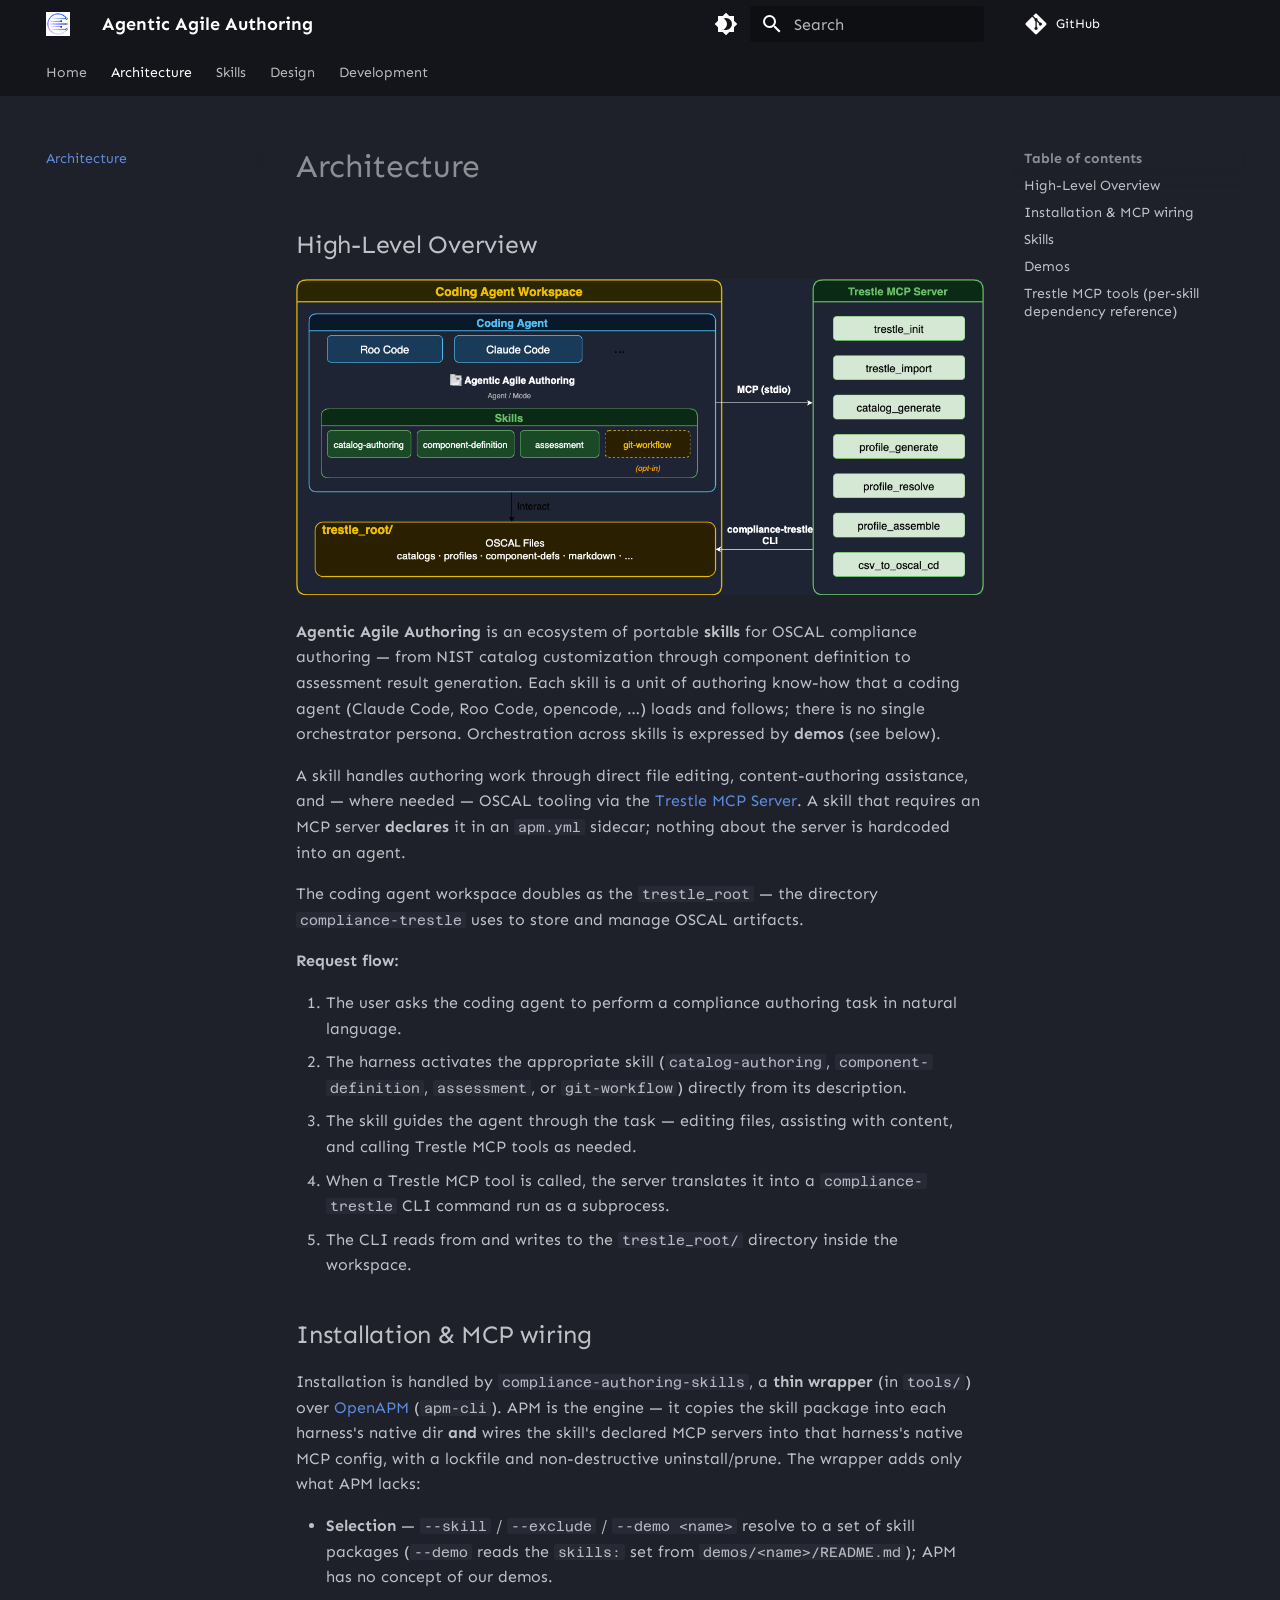
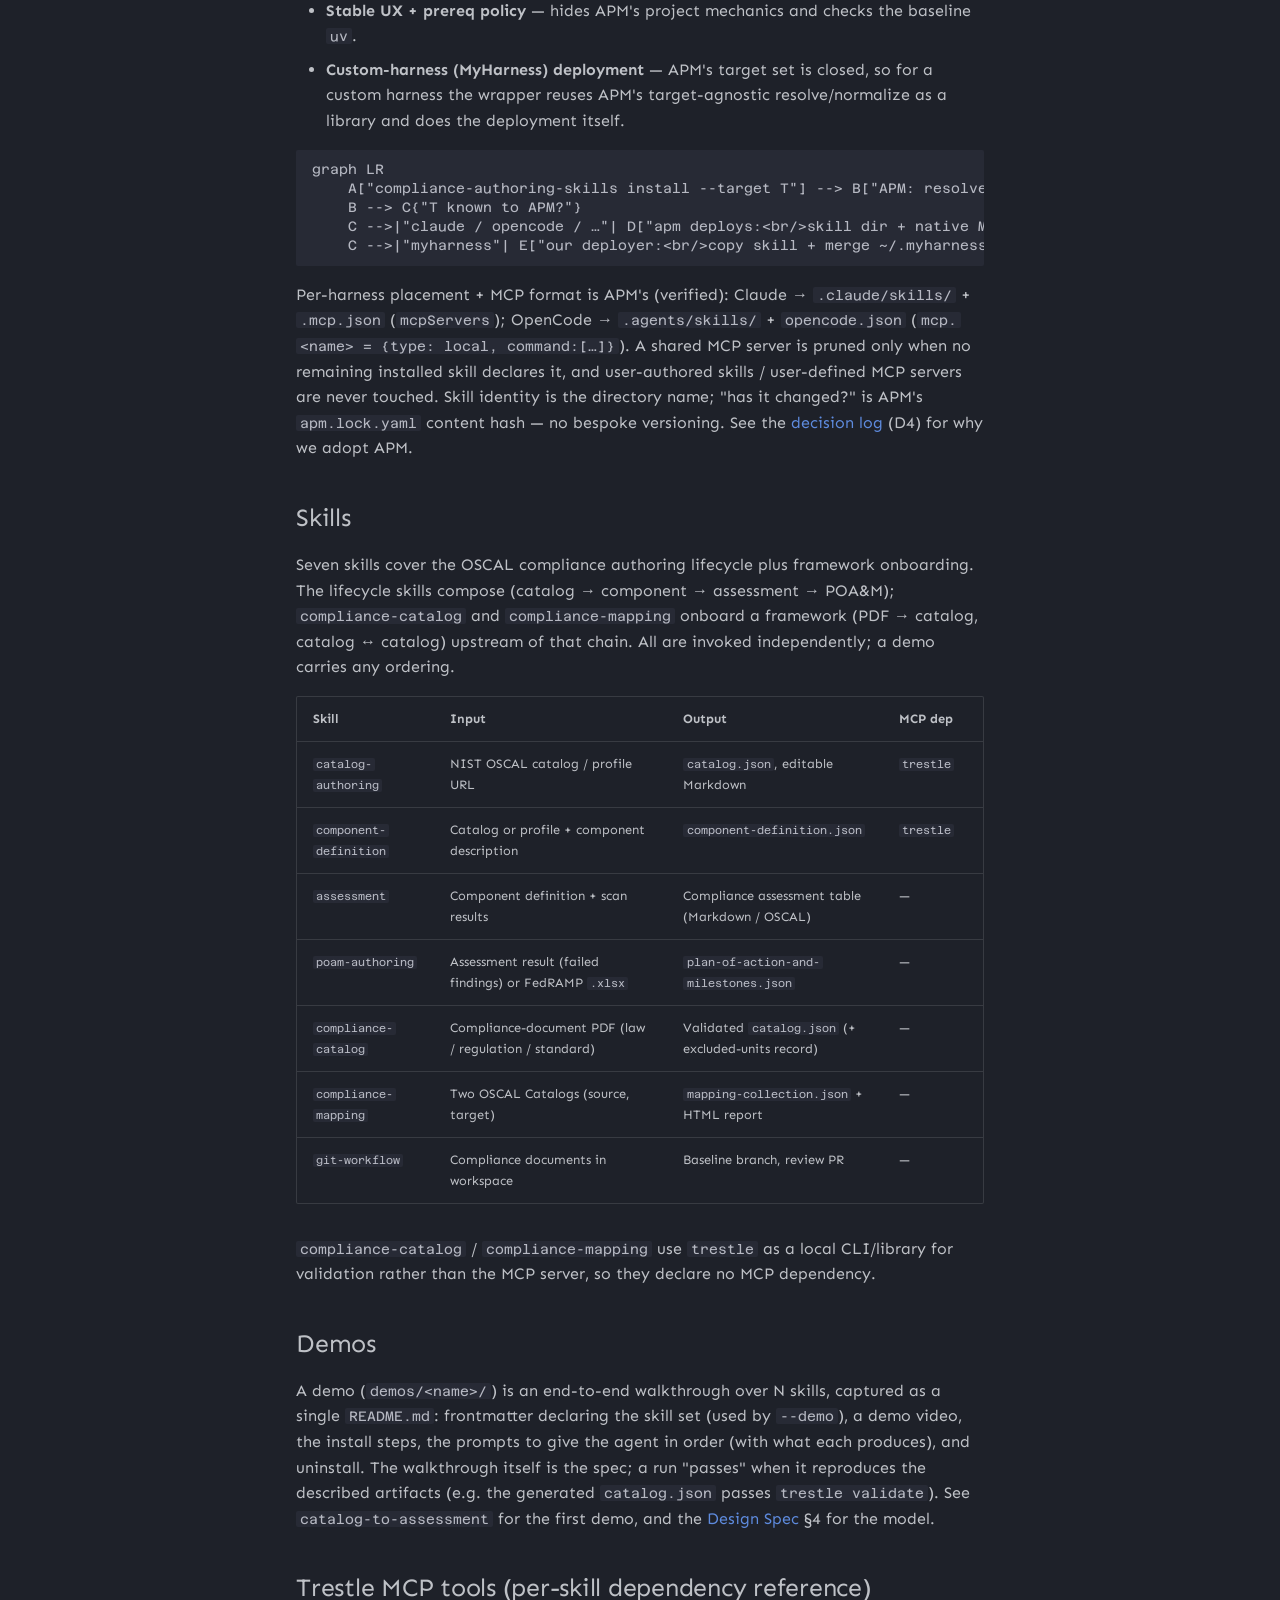
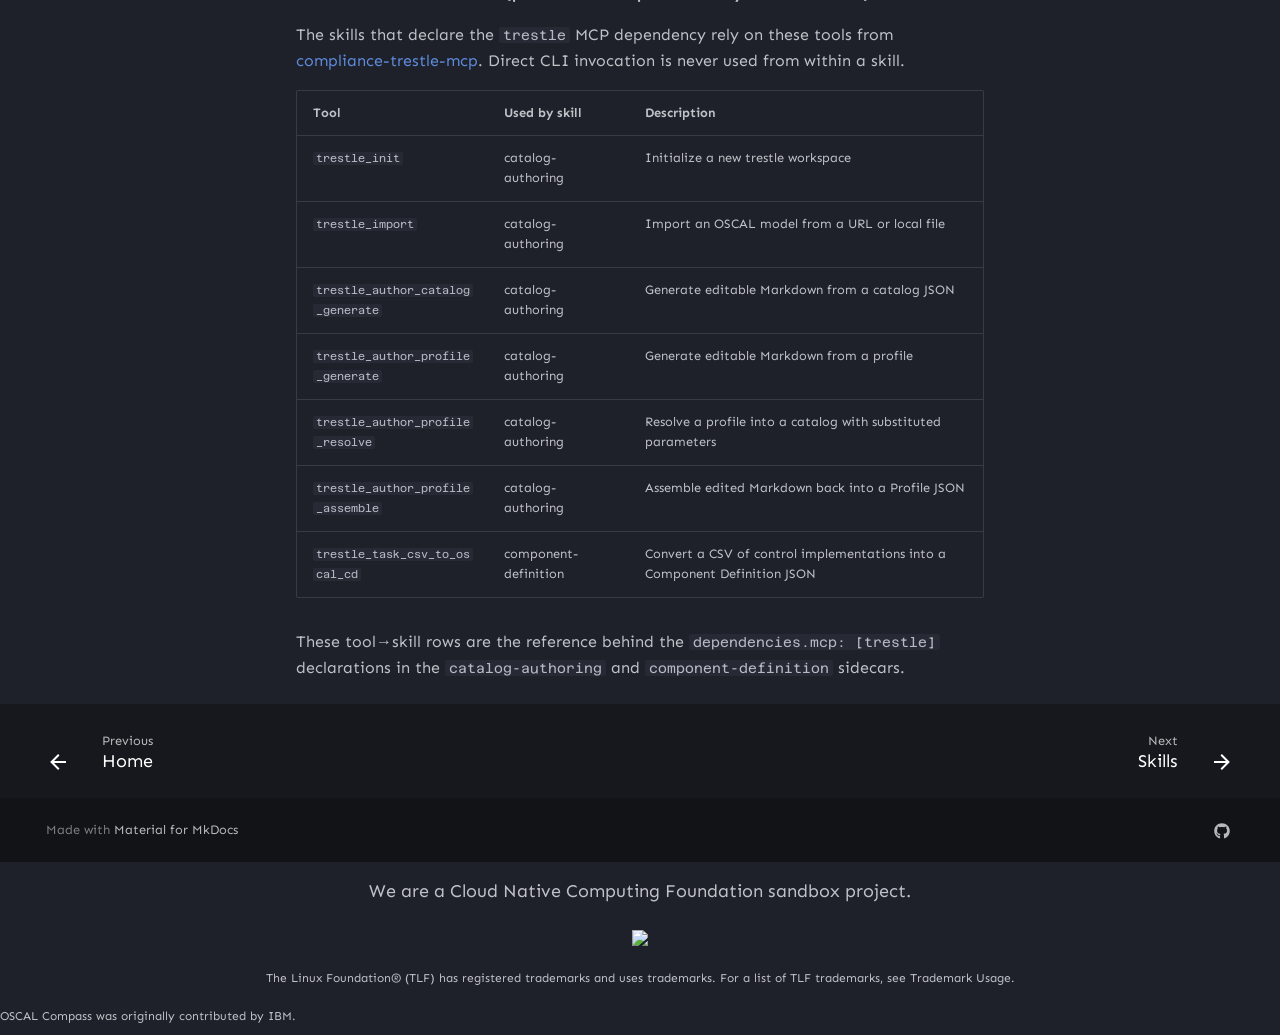
==== commit b91106c3: "Deployed ec4bb67 with MkDocs version: 1.6.1" ====
--- a/architecture/index.html
+++ b/architecture/index.html
@@ -21,7 +21,7 @@
       
       
       <link rel="icon" href="../img/oscal-compass-icon-1200x1200.png">
-      <meta name="generator" content="mkdocs-1.6.1, mkdocs-material-9.7.7">
+      <meta name="generator" content="mkdocs-1.6.1, mkdocs-material-9.8.0">
     
     
       
@@ -29,10 +29,10 @@
       
     
     
-      <link rel="stylesheet" href="../assets/stylesheets/main.ec1eaa64.min.css">
-      
-        
-        <link rel="stylesheet" href="../assets/stylesheets/palette.ab4e12ef.min.css">
+      <link rel="stylesheet" href="../assets/stylesheets/main.57a0d79d.min.css">
+      
+        
+        <link rel="stylesheet" href="../assets/stylesheets/palette.fb2fffe2.min.css">
       
       
 
@@ -980,10 +980,10 @@
     
       
       
-      <script id="__config" type="application/json">{"annotate": null, "base": "..", "features": ["navigation.footer", "navigation.tabs"], "search": "../assets/javascripts/workers/search.2c215733.min.js", "tags": null, "translations": {"clipboard.copied": "Copied to clipboard", "clipboard.copy": "Copy to clipboard", "search.result.more.one": "1 more on this page", "search.result.more.other": "# more on this page", "search.result.none": "No matching documents", "search.result.one": "1 matching document", "search.result.other": "# matching documents", "search.result.placeholder": "Type to start searching", "search.result.term.missing": "Missing", "select.version": "Select version"}, "version": null}</script>
-    
-    
-      <script src="../assets/javascripts/bundle.d7400e89.min.js"></script>
+      <script id="__config" type="application/json">{"annotate": null, "base": "..", "features": ["navigation.footer", "navigation.tabs"], "search": "../assets/javascripts/workers/search.a7633da7.min.js", "tags": null, "translations": {"clipboard.copied": "Copied to clipboard", "clipboard.copy": "Copy to clipboard", "search.result.more.one": "1 more on this page", "search.result.more.other": "# more on this page", "search.result.none": "No matching documents", "search.result.one": "1 matching document", "search.result.other": "# matching documents", "search.result.placeholder": "Type to start searching", "search.result.term.missing": "Missing", "select.version": "Select version"}, "version": null}</script>
+    
+    
+      <script src="../assets/javascripts/bundle.c21346df.min.js"></script>
       
         <script src="https://unpkg.com/mermaid@11/dist/mermaid.min.js"></script>
       
--- a/assets/stylesheets/main.57a0d79d.min.css
+++ b/assets/stylesheets/main.57a0d79d.min.css
@@ -0,0 +1,6 @@
+@charset "UTF-8";html{box-sizing:border-box;-webkit-text-size-adjust:none;-moz-text-size-adjust:none;text-size-adjust:none}*,:after,:before{box-sizing:inherit}@media(prefers-reduced-motion){*,:after,:before{transition:none!important}}body{margin:0;-webkit-font-smoothing:antialiased;-moz-osx-font-smoothing:grayscale;--md-text-font-family:var(--md-text-font, _),
+    -apple-system, BlinkMacSystemFont, Helvetica, Arial, sans-serif;--md-code-font-family:var(--md-code-font, _),
+    SFMono-Regular, Consolas, Menlo, monospace}.md-typeset code:not(.focus-visible),a,button,input,label{-webkit-tap-highlight-color:transparent}a{color:inherit;text-decoration:none}hr{box-sizing:initial;display:block;height:.05rem;padding:0;overflow:visible;border:0}small{font-size:80%}sub,sup{line-height:1em}img{border-style:none}table{border-spacing:0;border-collapse:initial}td,th{font-weight:400;vertical-align:top}button{padding:0;margin:0;font-family:inherit;font-size:inherit;background:#0000;border:0}input{border:0;outline:none}:root{--md-primary-fg-color:#4051b5;--md-primary-fg-color--light:#5d6cc0;--md-primary-fg-color--dark:#303fa1;--md-primary-bg-color:#fff;--md-primary-bg-color--light:#ffffffb3;--md-accent-fg-color:#526cfe;--md-accent-fg-color--transparent:#526cfe1a;--md-accent-bg-color:#fff;--md-accent-bg-color--light:#ffffffb3;--md-typeset-table-sort-icon:url("data:image/svg+xml;charset=utf-8,<svg xmlns='http://www.w3.org/2000/svg' viewBox='0 0 24 24'><path d='m18 21-4-4h3V7h-3l4-4 4 4h-3v10h3M2 19v-2h10v2M2 13v-2h7v2M2 7V5h4v2z'/></svg>");--md-typeset-table-sort-icon--asc:url("data:image/svg+xml;charset=utf-8,<svg xmlns='http://www.w3.org/2000/svg' viewBox='0 0 24 24'><path d='M19 17h3l-4 4-4-4h3V3h2M2 17h10v2H2M6 5v2H2V5m0 6h7v2H2z'/></svg>");--md-typeset-table-sort-icon--desc:url("data:image/svg+xml;charset=utf-8,<svg xmlns='http://www.w3.org/2000/svg' viewBox='0 0 24 24'><path d='M19 7h3l-4-4-4 4h3v14h2M2 17h10v2H2M6 5v2H2V5m0 6h7v2H2z'/></svg>")}[data-md-color-scheme=default]{color-scheme:light}[data-md-color-scheme=default] img[src$="#gh-dark-mode-only"],[data-md-color-scheme=default] img[src$="#only-dark"]{display:none}:root,[data-md-color-scheme=default]{--md-hue:225deg;--md-default-fg-color:#000000de;--md-default-fg-color--light:#0000008a;--md-default-fg-color--lighter:#00000052;--md-default-fg-color--lightest:#00000012;--md-default-bg-color:#fff;--md-default-bg-color--light:#ffffffb3;--md-default-bg-color--lighter:#ffffff4d;--md-default-bg-color--lightest:#ffffff1f;--md-code-fg-color:#36464e;--md-code-bg-color:#f5f5f5;--md-code-bg-color--light:#f5f5f5b3;--md-code-bg-color--lighter:#f5f5f54d;--md-code-hl-color:#4287ff;--md-code-hl-color--light:#4287ff1a;--md-code-hl-number-color:#d52a2a;--md-code-hl-special-color:#db1457;--md-code-hl-function-color:#a846b9;--md-code-hl-constant-color:#6e59d9;--md-code-hl-keyword-color:#3f6ec6;--md-code-hl-string-color:#1c7d4d;--md-code-hl-name-color:var(--md-code-fg-color);--md-code-hl-operator-color:var(--md-default-fg-color--light);--md-code-hl-punctuation-color:var(--md-default-fg-color--light);--md-code-hl-comment-color:var(--md-default-fg-color--light);--md-code-hl-generic-color:var(--md-default-fg-color--light);--md-code-hl-variable-color:var(--md-default-fg-color--light);--md-typeset-color:var(--md-default-fg-color);--md-typeset-a-color:var(--md-primary-fg-color);--md-typeset-del-color:#f5503d26;--md-typeset-ins-color:#0bd57026;--md-typeset-kbd-color:#fafafa;--md-typeset-kbd-accent-color:#fff;--md-typeset-kbd-border-color:#b8b8b8;--md-typeset-mark-color:#ffff0080;--md-typeset-table-color:#0000001f;--md-typeset-table-color--light:#00000009;--md-admonition-fg-color:var(--md-default-fg-color);--md-admonition-bg-color:var(--md-default-bg-color);--md-warning-fg-color:#000000de;--md-warning-bg-color:#ff9;--md-footer-fg-color:#fff;--md-footer-fg-color--light:#ffffffb3;--md-footer-fg-color--lighter:#ffffff73;--md-footer-bg-color:#000000de;--md-footer-bg-color--dark:#00000052;--md-shadow-z1:0 0.2rem 0.5rem #0000000d,
+    0 0 0.05rem #0000001a;--md-shadow-z2:0 0.2rem 0.5rem #0000001a,
+    0 0 0.05rem #00000040;--md-shadow-z3:0 0.2rem 0.5rem #0003,
+    0 0 0.05rem #00000059}.md-icon svg{display:block;width:1.2rem;height:1.2rem;fill:currentcolor}aside,body,input{font-family:var(--md-text-font-family);font-feature-settings:"kern","liga";color:var(--md-typeset-color)}code,kbd,pre{font-family:var(--md-code-font-family);font-feature-settings:"kern"}.md-typeset{font-size:.8rem;line-height:1.6;overflow-wrap:break-word;-webkit-print-color-adjust:exact;color-adjust:exact}@media print{.md-typeset{font-size:.68rem}.md-typeset code,.md-typeset kbd,.md-typeset pre{white-space:pre-wrap}}.md-typeset blockquote,.md-typeset dl,.md-typeset figure,.md-typeset ol,.md-typeset pre,.md-typeset ul{margin-top:1em;margin-bottom:1em}.md-typeset h1{margin:0 0 1.25em;font-size:2em;line-height:1.3;color:var(--md-default-fg-color--light)}.md-typeset h1,.md-typeset h2{font-weight:300;letter-spacing:-.01em}.md-typeset h2{margin:1.6em 0 .64em;font-size:1.5625em;line-height:1.4}.md-typeset h3{margin:1.6em 0 .8em;font-size:1.25em;font-weight:400;line-height:1.5;letter-spacing:-.01em}.md-typeset h2+h3{margin-top:.8em}.md-typeset h4{margin:1em 0;font-weight:700;letter-spacing:-.01em}.md-typeset h5,.md-typeset h6{margin:1.25em 0;font-size:.8em;font-weight:700;color:var(--md-default-fg-color--light);letter-spacing:-.01em}.md-typeset h5{text-transform:uppercase}.md-typeset h5 code{text-transform:none}.md-typeset hr{display:flow-root;margin:1.5em 0;border-bottom:.05rem solid var(--md-default-fg-color--lightest)}.md-typeset a{color:var(--md-typeset-a-color);word-break:break-word}.md-typeset a,.md-typeset a:before{transition:color 125ms}.md-typeset a:focus,.md-typeset a:hover{color:var(--md-accent-fg-color)}.md-typeset a:focus code,.md-typeset a:hover code{color:var(--md-accent-fg-color);background-color:var(--md-accent-fg-color--transparent)}.md-typeset a code{color:var(--md-typeset-a-color)}.md-typeset a.focus-visible{outline-color:var(--md-accent-fg-color);outline-offset:.2rem}.md-typeset code,.md-typeset kbd,.md-typeset pre{font-variant-ligatures:none;color:var(--md-code-fg-color);direction:ltr;transition:background-color 125ms}.md-typeset code{padding:0 .2941176471em;font-size:.85em;word-break:break-word;background-color:var(--md-code-bg-color);border-radius:.1rem;-webkit-box-decoration-break:clone;box-decoration-break:clone;transition:color 125ms,background-color 125ms}.md-typeset code:not(.focus-visible){outline:none}.md-typeset pre{position:relative;display:flow-root;line-height:1.4}.md-typeset pre>code{display:block;padding:.7720588235em 1.1764705882em;margin:0;overflow:auto;word-break:normal;touch-action:auto;scrollbar-color:var(--md-default-fg-color--lighter) #0000;scrollbar-width:thin;outline-color:var(--md-accent-fg-color);box-shadow:none;-webkit-box-decoration-break:slice;box-decoration-break:slice}.md-typeset pre>code:hover{scrollbar-color:var(--md-accent-fg-color) #0000}.md-typeset pre>code::-webkit-scrollbar{width:.2rem;height:.2rem}.md-typeset pre>code::-webkit-scrollbar-thumb{background-color:var(--md-default-fg-color--lighter)}.md-typeset pre>code::-webkit-scrollbar-thumb:hover{background-color:var(--md-accent-fg-color)}.md-typeset kbd{display:inline-block;padding:0 .6666666667em;font-size:.75em;color:var(--md-default-fg-color);word-break:break-word;vertical-align:text-top;background-color:var(--md-typeset-kbd-color);border-radius:.1rem;box-shadow:0 .1rem 0 .05rem var(--md-typeset-kbd-border-color),0 .1rem 0 var(--md-typeset-kbd-border-color),0 -.1rem .2rem var(--md-typeset-kbd-accent-color) inset}.md-typeset mark{color:inherit;word-break:break-word;background-color:var(--md-typeset-mark-color);-webkit-box-decoration-break:clone;box-decoration-break:clone}.md-typeset abbr{text-decoration:none;cursor:help}.md-typeset [data-preview],.md-typeset abbr{border-bottom:.05rem dotted var(--md-default-fg-color--light)}.md-typeset small{opacity:.75}[dir=ltr] .md-typeset sub,[dir=ltr] .md-typeset sup{margin-left:.078125em}[dir=rtl] .md-typeset sub,[dir=rtl] .md-typeset sup{margin-right:.078125em}[dir=ltr] .md-typeset blockquote{padding-left:.6rem;border-left:.2rem solid var(--md-default-fg-color--lighter)}[dir=rtl] .md-typeset blockquote{padding-right:.6rem;border-right:.2rem solid var(--md-default-fg-color--lighter)}.md-typeset blockquote{margin-left:0;margin-right:0;color:var(--md-default-fg-color--light)}.md-typeset ul{list-style-type:disc}.md-typeset ul[type]{list-style-type:revert-layer}[dir=ltr] .md-typeset ol,[dir=ltr] .md-typeset ol li ol,[dir=ltr] .md-typeset ol li ul,[dir=ltr] .md-typeset ul,[dir=ltr] .md-typeset ul li ol,[dir=ltr] .md-typeset ul li ul{margin-left:.625em}[dir=rtl] .md-typeset ol,[dir=rtl] .md-typeset ol li ol,[dir=rtl] .md-typeset ol li ul,[dir=rtl] .md-typeset ul,[dir=rtl] .md-typeset ul li ol,[dir=rtl] .md-typeset ul li ul{margin-right:.625em}.md-typeset ol,.md-typeset ul{padding:0}.md-typeset ol:not([hidden]),.md-typeset ul:not([hidden]){display:flow-root}.md-typeset ol ol,.md-typeset ul ol{list-style-type:lower-alpha}.md-typeset ol ol ol,.md-typeset ul ol ol{list-style-type:lower-roman}.md-typeset ol ol ol ol,.md-typeset ul ol ol ol{list-style-type:upper-alpha}.md-typeset ol ol ol ol ol,.md-typeset ul ol ol ol ol{list-style-type:upper-roman}.md-typeset ol[type],.md-typeset ul[type]{list-style-type:revert-layer}[dir=ltr] .md-typeset ol li,[dir=ltr] .md-typeset ul li{margin-left:1.25em}[dir=rtl] .md-typeset ol li,[dir=rtl] .md-typeset ul li{margin-right:1.25em}.md-typeset ol li,.md-typeset ul li{margin-bottom:.5em}.md-typeset ol li blockquote,.md-typeset ol li p,.md-typeset ul li blockquote,.md-typeset ul li p{margin:.5em 0}.md-typeset ol li:last-child,.md-typeset ul li:last-child{margin-bottom:0}.md-typeset ol li ol,.md-typeset ol li ul,.md-typeset ul li ol,.md-typeset ul li ul{margin-top:.5em;margin-bottom:.5em}[dir=ltr] .md-typeset dd{margin-left:1.875em}[dir=rtl] .md-typeset dd{margin-right:1.875em}.md-typeset dd{margin-top:1em;margin-bottom:1.5em}.md-typeset img,.md-typeset svg,.md-typeset video{max-width:100%;height:auto}.md-typeset img[align=left]{margin:1em 1em 1em 0}.md-typeset img[align=right]{margin:1em 0 1em 1em}.md-typeset img[align]:only-child{margin-top:0}.md-typeset figure{display:flow-root;width:fit-content;max-width:100%;margin:1em auto;text-align:center}.md-typeset figure img{display:block;margin:0 auto}.md-typeset figcaption{max-width:24rem;margin:1em auto;font-style:italic}.md-typeset iframe{max-width:100%}.md-typeset table:not([class]){display:inline-block;max-width:100%;overflow:auto;font-size:.64rem;touch-action:auto;background-color:var(--md-default-bg-color);border:.05rem solid var(--md-typeset-table-color);border-radius:.1rem}@media print{.md-typeset table:not([class]){display:table}}.md-typeset table:not([class])+*{margin-top:1.5em}.md-typeset table:not([class]) td>:first-child,.md-typeset table:not([class]) th>:first-child{margin-top:0}.md-typeset table:not([class]) td>:last-child,.md-typeset table:not([class]) th>:last-child{margin-bottom:0}.md-typeset table:not([class]) td:not([align]),.md-typeset table:not([class]) th:not([align]){text-align:left}[dir=rtl] .md-typeset table:not([class]) td:not([align]),[dir=rtl] .md-typeset table:not([class]) th:not([align]){text-align:right}.md-typeset table:not([class]) th{min-width:5rem;padding:.9375em 1.25em;font-weight:700;vertical-align:top}.md-typeset table:not([class]) td{padding:.9375em 1.25em;vertical-align:top;border-top:.05rem solid var(--md-typeset-table-color)}.md-typeset table:not([class]) tbody tr{transition:background-color 125ms}.md-typeset table:not([class]) tbody tr:hover{background-color:var(--md-typeset-table-color--light);box-shadow:0 .05rem 0 var(--md-default-bg-color) inset}.md-typeset table:not([class]) a{word-break:normal}.md-typeset table th[role=columnheader]{cursor:pointer}[dir=ltr] .md-typeset table th[role=columnheader]:after{margin-left:.5em}[dir=rtl] .md-typeset table th[role=columnheader]:after{margin-right:.5em}.md-typeset table th[role=columnheader]:after{display:inline-block;width:1.2em;height:1.2em;vertical-align:text-bottom;content:"";-webkit-mask-image:var(--md-typeset-table-sort-icon);mask-image:var(--md-typeset-table-sort-icon);-webkit-mask-repeat:no-repeat;mask-repeat:no-repeat;-webkit-mask-size:contain;mask-size:contain;transition:background-color 125ms}.md-typeset table th[role=columnheader]:hover:after{background-color:var(--md-default-fg-color--lighter)}.md-typeset table th[role=columnheader][aria-sort=ascending]:after{background-color:var(--md-default-fg-color--light);-webkit-mask-image:var(--md-typeset-table-sort-icon--asc);mask-image:var(--md-typeset-table-sort-icon--asc)}.md-typeset table th[role=columnheader][aria-sort=descending]:after{background-color:var(--md-default-fg-color--light);-webkit-mask-image:var(--md-typeset-table-sort-icon--desc);mask-image:var(--md-typeset-table-sort-icon--desc)}.md-typeset__scrollwrap{margin:1em -.8rem;overflow-x:auto;touch-action:auto}.md-typeset__table{display:inline-block;padding:0 .8rem;margin-bottom:.5em}@media print{.md-typeset__table{display:block}}html .md-typeset__table table{display:table;width:100%;margin:0;overflow:hidden}@media screen and (max-width:44.984375em){.md-content__inner>pre{margin:1em -.8rem}.md-content__inner>pre code{border-radius:0}}.md-typeset .md-author{position:relative;display:block;flex-shrink:0;width:1.6rem;height:1.6rem;overflow:hidden;border-radius:100%;transition:color 125ms,transform 125ms}.md-typeset .md-author img{display:block}.md-typeset .md-author--more{font-size:.6rem;font-weight:700;line-height:1.6rem;color:var(--md-default-fg-color--lighter);text-align:center;background:var(--md-default-fg-color--lightest)}.md-typeset .md-author--long{width:2.4rem;height:2.4rem}.md-typeset a.md-author{transform:scale(1)}.md-typeset a.md-author img{filter:grayscale(100%) opacity(75%);border-radius:100%;transition:filter 125ms}.md-typeset a.md-author:focus,.md-typeset a.md-author:hover{z-index:1;transform:scale(1.1)}.md-typeset a.md-author:focus img,.md-typeset a.md-author:hover img{filter:grayscale(0)}.md-banner{overflow:auto;color:var(--md-footer-fg-color);background-color:var(--md-footer-bg-color)}@media print{.md-banner{display:none}}.md-banner--warning{color:var(--md-warning-fg-color);background-color:var(--md-warning-bg-color)}.md-banner__inner{padding:0 .8rem;margin:.6rem auto;font-size:.7rem}[dir=ltr] .md-banner__button{float:right}[dir=rtl] .md-banner__button{float:left}.md-banner__button{color:inherit;cursor:pointer;transition:opacity .25s}.no-js .md-banner__button{display:none}.md-banner__button:hover{opacity:.7}html{height:100%;overflow-x:hidden;font-size:125%}@media screen and (min-width:100em){html{font-size:137.5%}}@media screen and (min-width:125em){html{font-size:150%}}body{position:relative;display:flex;flex-direction:column;width:100%;min-height:100%;font-size:.5rem;background-color:var(--md-default-bg-color)}@media print{body{display:block}}@media screen and (max-width:59.984375em){body[data-md-scrolllock]{position:fixed}}.md-grid{max-width:61rem;margin-left:auto;margin-right:auto}.md-container{display:flex;flex-grow:1;flex-direction:column}@media print{.md-container{display:block}}.md-main{flex-grow:1}.md-main__inner{display:flex;height:100%;margin-top:1.5rem}.md-ellipsis{overflow:hidden;text-overflow:ellipsis}.md-toggle{display:none}.md-option{position:absolute;width:0;height:0;opacity:0}.md-option:checked+label:not([hidden]){display:block}.md-option.focus-visible+label{outline-style:auto;outline-color:var(--md-accent-fg-color)}.md-skip{position:fixed;z-index:-1;padding:.3rem .5rem;margin:.5rem;font-size:.64rem;color:var(--md-default-bg-color);background-color:var(--md-default-fg-color);border-radius:.1rem;outline-color:var(--md-accent-fg-color);opacity:0;transform:translateY(.4rem)}.md-skip:focus{z-index:10;opacity:1;transition:transform .25s cubic-bezier(.4,0,.2,1),opacity 175ms 75ms;transform:translateY(0)}@page{margin:25mm}:root{--md-clipboard-icon:url("data:image/svg+xml;charset=utf-8,<svg xmlns='http://www.w3.org/2000/svg' viewBox='0 0 24 24'><path d='M19 21H8V7h11m0-2H8a2 2 0 0 0-2 2v14a2 2 0 0 0 2 2h11a2 2 0 0 0 2-2V7a2 2 0 0 0-2-2m-3-4H4a2 2 0 0 0-2 2v14h2V3h12z'/></svg>");--md-code-select-icon:url("data:image/svg+xml;charset=utf-8,<svg xmlns='http://www.w3.org/2000/svg' viewBox='0 0 24 24'><path d='M19 19h-4v2h4c1.1 0 2-.9 2-2v-4h-2m0-12h-4v2h4v4h2V5c0-1.1-.9-2-2-2M5 5h4V3H5c-1.1 0-2 .9-2 2v4h2m0 6H3v4c0 1.1.9 2 2 2h4v-2H5zm2-4h2v2H7zm4 0h2v2h-2zm4 0h2v2h-2zM7 7h2v2H7zm4 0h2v2h-2zm4 0h2v2h-2zm-8 8h2v2H7zm4 0h2v2h-2zm4 0h2v2h-2z'/></svg>");--md-code-copy-icon:url("data:image/svg+xml;charset=utf-8,<svg xmlns='http://www.w3.org/2000/svg' viewBox='0 0 24 24'><path d='M19 21H8V7h11m0-2H8a2 2 0 0 0-2 2v14a2 2 0 0 0 2 2h11a2 2 0 0 0 2-2V7a2 2 0 0 0-2-2m-3-4H4a2 2 0 0 0-2 2v14h2V3h12z'/></svg>")}.md-clipboard{z-index:1;width:1.5em;height:1.5em;color:var(--md-default-fg-color--lightest);cursor:pointer;border-radius:.1rem;outline-color:var(--md-accent-fg-color);outline-offset:.1rem;transition:color .25s}@media print{.md-clipboard{display:none}}.md-clipboard:not(.focus-visible){outline:none;-webkit-tap-highlight-color:transparent}:hover>.md-clipboard{color:var(--md-default-fg-color--light)}.md-clipboard:focus,.md-clipboard:hover{color:var(--md-accent-fg-color)}.md-clipboard:after{display:block;width:1.125em;height:1.125em;margin:0 auto;content:"";background-color:currentcolor;-webkit-mask-image:var(--md-clipboard-icon);mask-image:var(--md-clipboard-icon);-webkit-mask-repeat:no-repeat;mask-repeat:no-repeat;-webkit-mask-position:center;mask-position:center;-webkit-mask-size:contain;mask-size:contain}.md-clipboard--inline{cursor:pointer}.md-clipboard--inline code{transition:color .25s,background-color .25s}.md-clipboard--inline:focus code,.md-clipboard--inline:hover code{color:var(--md-accent-fg-color);background-color:var(--md-accent-fg-color--transparent)}.md-typeset .md-code__content{display:grid}.md-code__nav{position:absolute;top:.25em;right:.25em;z-index:1;display:flex;gap:.2rem;padding:.2rem;background-color:var(--md-code-bg-color--lighter);border-radius:.1rem;transition:background-color .25s}:hover>.md-code__nav{background-color:var(--md-code-bg-color--light)}.md-code__button{display:block;width:1.5em;height:1.5em;color:var(--md-default-fg-color--lightest);cursor:pointer;outline-color:var(--md-accent-fg-color);outline-offset:.1rem;transition:color .25s}:hover>*>.md-code__button{color:var(--md-default-fg-color--light)}.md-code__button.focus-visible,.md-code__button:hover{color:var(--md-accent-fg-color)}.md-code__button--active{color:var(--md-default-fg-color)!important}.md-code__button:after{display:block;width:1.125em;height:1.125em;margin:0 auto;content:"";background-color:currentcolor;-webkit-mask-repeat:no-repeat;mask-repeat:no-repeat;-webkit-mask-position:center;mask-position:center;-webkit-mask-size:contain;mask-size:contain}.md-code__button[data-md-type=select]:after{-webkit-mask-image:var(--md-code-select-icon);mask-image:var(--md-code-select-icon)}.md-code__button[data-md-type=copy]:after{-webkit-mask-image:var(--md-code-copy-icon);mask-image:var(--md-code-copy-icon)}@keyframes consent{0%{opacity:0;transform:translateY(100%)}to{opacity:1;transform:translateY(0)}}@keyframes overlay{0%{opacity:0}to{opacity:1}}.md-consent__overlay{position:fixed;top:0;z-index:5;width:100%;height:100%;background-color:#0000008a;-webkit-backdrop-filter:blur(.1rem);backdrop-filter:blur(.1rem);opacity:1;animation:overlay .25s both}.md-consent__inner{position:fixed;bottom:0;z-index:5;width:100%;max-height:100%;padding:0;overflow:auto;background-color:var(--md-default-bg-color);border:0;border-radius:.1rem;box-shadow:0 0 .2rem #0000001a,0 .2rem .4rem #0003;animation:consent .5s cubic-bezier(.1,.7,.1,1) both}.md-consent__form{padding:.8rem}.md-consent__settings{display:none;margin:1em 0}input:checked+.md-consent__settings{display:block}.md-consent__controls{margin-bottom:.8rem}.md-typeset .md-consent__controls .md-button{display:inline}@media screen and (max-width:44.984375em){.md-typeset .md-consent__controls .md-button{display:block;width:100%;margin-top:.4rem;text-align:center}}.md-consent label{cursor:pointer}.md-content{flex-grow:1;min-width:0}.md-content__inner{padding-top:.6rem;margin:0 .8rem 1.2rem}@media screen and (min-width:76.25em){[dir=ltr] .md-sidebar--primary:not([hidden])~.md-content>.md-content__inner,[dir=rtl] .md-sidebar--secondary:not([hidden])~.md-content>.md-content__inner{margin-left:1.2rem}[dir=ltr] .md-sidebar--secondary:not([hidden])~.md-content>.md-content__inner,[dir=rtl] .md-sidebar--primary:not([hidden])~.md-content>.md-content__inner{margin-right:1.2rem}}.md-content__inner:before{display:block;height:.4rem;content:""}.md-content__inner>:last-child{margin-bottom:0}[dir=ltr] .md-content__button{float:right;margin-left:.4rem}[dir=rtl] .md-content__button{float:left;margin-right:.4rem}.md-content__button{padding:0;margin:.4rem 0}@media print{.md-content__button{display:none}}.md-typeset .md-content__button{color:var(--md-default-fg-color--lighter)}.md-content__button svg{display:inline;vertical-align:top}[dir=rtl] .md-content__button svg{transform:scaleX(-1)}[dir=ltr] .md-dialog{right:.8rem}[dir=rtl] .md-dialog{left:.8rem}.md-dialog{position:fixed;bottom:.8rem;z-index:4;min-width:11.1rem;padding:.4rem .6rem;pointer-events:none;background-color:var(--md-default-fg-color);border-radius:.1rem;box-shadow:var(--md-shadow-z3);opacity:0;transition:transform 0s .4s,opacity .4s;transform:translateY(100%)}@media print{.md-dialog{display:none}}.md-dialog--active{pointer-events:auto;opacity:1;transition:transform .4s cubic-bezier(.075,.85,.175,1),opacity .4s;transform:translateY(0)}.md-dialog__inner{font-size:.7rem;color:var(--md-default-bg-color)}.md-feedback{margin:2em 0 1em;text-align:center}.md-feedback fieldset{padding:0;margin:0;border:none}.md-feedback__title{margin:1em auto;font-weight:700}.md-feedback__inner{position:relative}.md-feedback__list{position:relative;display:flex;flex-wrap:wrap;place-content:baseline center}.md-feedback__list:hover .md-icon:not(:disabled){color:var(--md-default-fg-color--lighter)}:disabled .md-feedback__list{min-height:1.8rem}.md-feedback__icon{flex-shrink:0;margin:0 .1rem;color:var(--md-default-fg-color--light);cursor:pointer;transition:color 125ms}.md-feedback__icon:not(:disabled).md-icon:hover{color:var(--md-accent-fg-color)}.md-feedback__icon:disabled{color:var(--md-default-fg-color--lightest);pointer-events:none}.md-feedback__note{position:relative;opacity:0;transition:transform .4s cubic-bezier(.1,.7,.1,1),opacity .15s;transform:translateY(.4rem)}.md-feedback__note>*{max-width:16rem;margin:0 auto}:disabled .md-feedback__note{opacity:1;transform:translateY(0)}@media print{.md-feedback,.md-footer{display:none}}.md-footer{color:var(--md-footer-fg-color);background-color:var(--md-footer-bg-color)}.md-footer__inner{justify-content:space-between;padding:.2rem;overflow:auto}.md-footer__inner:not([hidden]){display:flex}.md-footer__link{display:flex;flex-grow:.01;align-items:end;max-width:100%;margin-top:1rem;margin-bottom:.4rem;overflow:hidden;outline-color:var(--md-accent-fg-color);transition:opacity .25s}.md-footer__link:focus,.md-footer__link:hover{opacity:.7}[dir=rtl] .md-footer__link svg{transform:scaleX(-1)}@media screen and (max-width:44.984375em){.md-footer__link--prev{flex-shrink:0}.md-footer__link--prev .md-footer__title{display:none}}[dir=ltr] .md-footer__link--next{margin-left:auto}.md-footer__link--next{text-align:right}[dir=rtl] .md-footer__link--next{margin-right:auto;text-align:left}.md-footer__title{flex-grow:1;max-width:calc(100% - 2.4rem);padding:0 1rem;margin-bottom:.7rem;font-size:.9rem;white-space:nowrap}.md-footer__button{padding:.4rem;margin:.2rem}.md-footer__direction{font-size:.64rem;opacity:.7}.md-footer-meta{background-color:var(--md-footer-bg-color--dark)}.md-footer-meta__inner{display:flex;flex-wrap:wrap;justify-content:space-between;padding:.2rem}html .md-footer-meta.md-typeset a{color:var(--md-footer-fg-color--light)}html .md-footer-meta.md-typeset a:focus,html .md-footer-meta.md-typeset a:hover{color:var(--md-footer-fg-color)}.md-copyright{width:100%;padding:.4rem 0;margin:auto .6rem;font-size:.64rem;color:var(--md-footer-fg-color--lighter)}.md-copyright__highlight{color:var(--md-footer-fg-color--light)}.md-social{display:inline-flex;gap:.2rem;padding:.2rem 0 .6rem;margin:0 .4rem}@media screen and (min-width:45em){.md-copyright{width:auto}.md-social{padding:.6rem 0}}.md-social__link{display:inline-block;width:1.6rem;height:1.6rem;text-align:center}.md-social__link:before{line-height:1.9}.md-social__link svg{max-height:.8rem;vertical-align:-25%;fill:currentcolor}.md-typeset .md-button{display:inline-block;padding:.625em 2em;font-weight:700;color:var(--md-primary-fg-color);cursor:pointer;border:.1rem solid;border-radius:.1rem;transition:color 125ms,background-color 125ms,border-color 125ms}.md-typeset .md-button--primary{color:var(--md-primary-bg-color);background-color:var(--md-primary-fg-color);border-color:var(--md-primary-fg-color)}.md-typeset .md-button:focus,.md-typeset .md-button:hover{color:var(--md-accent-bg-color);background-color:var(--md-accent-fg-color);border-color:var(--md-accent-fg-color)}[dir=ltr] .md-typeset .md-input,[dir=rtl] .md-typeset .md-input{border-top-left-radius:.1rem}[dir=ltr] .md-typeset .md-input,[dir=rtl] .md-typeset .md-input{border-top-right-radius:.1rem}.md-typeset .md-input{height:1.8rem;padding:0 .6rem;font-size:.8rem;border-bottom:.1rem solid var(--md-default-fg-color--lighter);box-shadow:var(--md-shadow-z1);transition:border .25s,box-shadow .25s}.md-typeset .md-input:focus,.md-typeset .md-input:hover{border-bottom-color:var(--md-accent-fg-color);box-shadow:var(--md-shadow-z2)}.md-typeset .md-input--stretch{width:100%}.md-header{position:sticky;left:0;right:0;top:0;z-index:4;display:block;color:var(--md-primary-bg-color);background-color:var(--md-primary-fg-color);box-shadow:0 0 .2rem #0000,0 .2rem .4rem #0000}@media print{.md-header{display:none}}.md-header[hidden]{transition:transform .25s cubic-bezier(.8,0,.6,1),box-shadow .25s;transform:translateY(-100%)}.md-header--shadow{box-shadow:0 0 .2rem #0000001a,0 .2rem .4rem #0003;transition:transform .25s cubic-bezier(.1,.7,.1,1),box-shadow .25s}.md-header__inner{display:flex;align-items:center;padding:0 .2rem}.md-header__button{position:relative;z-index:1;padding:.4rem;margin:.2rem;color:currentcolor;vertical-align:middle;cursor:pointer;outline-color:var(--md-accent-fg-color);transition:opacity .25s}.md-header__button:hover{opacity:.7}.md-header__button:not([hidden]){display:inline-block}.md-header__button:not(.focus-visible){outline:none;-webkit-tap-highlight-color:transparent}.md-header__button.md-logo{padding:.4rem;margin:.2rem}@media screen and (max-width:76.234375em){.md-header__button.md-logo{display:none}}.md-header__button.md-logo img,.md-header__button.md-logo svg{display:block;width:auto;height:1.2rem;fill:currentcolor}@media screen and (min-width:60em){.md-header__button[for=__search]{display:none}}.no-js .md-header__button[for=__search]{display:none}[dir=rtl] .md-header__button[for=__search] svg{transform:scaleX(-1)}@media screen and (min-width:76.25em){.md-header__button[for=__drawer]{display:none}}.md-header__topic{position:absolute;display:flex;max-width:100%;white-space:nowrap;transition:transform .4s cubic-bezier(.1,.7,.1,1),opacity .15s}.md-header__topic+.md-header__topic{z-index:-1;pointer-events:none;opacity:0;transition:transform .4s cubic-bezier(1,.7,.1,.1),opacity .15s;transform:translateX(1.25rem)}[dir=rtl] .md-header__topic+.md-header__topic{transform:translateX(-1.25rem)}.md-draft,.md-header__topic:first-child,.md-nav__title{font-weight:700}[dir=ltr] .md-header__title{margin-left:1rem;margin-right:.4rem}[dir=rtl] .md-header__title{margin-right:1rem;margin-left:.4rem}.md-header__title{flex-grow:1;height:2.4rem;font-size:.9rem;line-height:2.4rem}.md-header__title--active .md-header__topic{z-index:-1;pointer-events:none;opacity:0;transition:transform .4s cubic-bezier(1,.7,.1,.1),opacity .15s;transform:translateX(-1.25rem)}[dir=rtl] .md-header__title--active .md-header__topic{transform:translateX(1.25rem)}.md-header__title--active .md-header__topic+.md-header__topic{z-index:0;pointer-events:auto;opacity:1;transition:transform .4s cubic-bezier(.1,.7,.1,1),opacity .15s;transform:translateX(0)}.md-header__title>.md-header__ellipsis{position:relative;width:100%;height:100%}.md-header__option{display:flex;flex-shrink:0;max-width:100%;white-space:nowrap;transition:max-width 0s .25s,opacity .25s .25s}[data-md-toggle=search]:checked~.md-header .md-header__option{max-width:0;opacity:0;transition:max-width,opacity}.md-header__option>input{bottom:0}.md-header__source{display:none}@media screen and (min-width:60em){[dir=ltr] .md-header__source{margin-left:1rem}[dir=rtl] .md-header__source{margin-right:1rem}.md-header__source{display:block;width:11.7rem;max-width:11.7rem}}@media screen and (min-width:76.25em){[dir=ltr] .md-header__source{margin-left:1.4rem}[dir=rtl] .md-header__source{margin-right:1.4rem}}.md-meta{font-size:.7rem;line-height:1.3;color:var(--md-default-fg-color--light)}.md-meta__list{display:inline-flex;flex-wrap:wrap;padding:0;margin:0;list-style:none}.md-meta__item:not(:last-child):after{margin-left:.2rem;margin-right:.2rem;content:"·"}.md-meta__link{color:var(--md-typeset-a-color)}.md-meta__link:focus,.md-meta__link:hover{color:var(--md-accent-fg-color)}.md-draft{display:inline-block;padding-left:.5714285714em;padding-right:.5714285714em;color:#fff;background-color:#ff1744;border-radius:.125em}:root{--md-nav-icon--prev:url("data:image/svg+xml;charset=utf-8,<svg xmlns='http://www.w3.org/2000/svg' viewBox='0 0 24 24'><path d='M20 11v2H8l5.5 5.5-1.42 1.42L4.16 12l7.92-7.92L13.5 5.5 8 11z'/></svg>");--md-nav-icon--next:url("data:image/svg+xml;charset=utf-8,<svg xmlns='http://www.w3.org/2000/svg' viewBox='0 0 24 24'><path d='M8.59 16.58 13.17 12 8.59 7.41 10 6l6 6-6 6z'/></svg>");--md-toc-icon:url("data:image/svg+xml;charset=utf-8,<svg xmlns='http://www.w3.org/2000/svg' viewBox='0 0 24 24'><path d='M3 9h14V7H3zm0 4h14v-2H3zm0 4h14v-2H3zm16 0h2v-2h-2zm0-10v2h2V7zm0 6h2v-2h-2z'/></svg>");--md-path-icon:url("data:image/svg+xml;charset=utf-8,<svg xmlns='http://www.w3.org/2000/svg' viewBox='0 0 24 24'><path d='M8.59 16.58 13.17 12 8.59 7.41 10 6l6 6-6 6z'/></svg>");--md-post-pin-icon:url("data:image/svg+xml;charset=utf-8,<svg xmlns='http://www.w3.org/2000/svg' viewBox='0 0 24 24'><path d='M16 12V4h1V2H7v2h1v8l-2 2v2h5.2v6h1.6v-6H18v-2z'/></svg>");--md-progress-value:0;--md-progress-delay:400ms;--md-search-result-icon:url("data:image/svg+xml;charset=utf-8,<svg xmlns='http://www.w3.org/2000/svg' viewBox='0 0 24 24'><path d='M14 2H6a2 2 0 0 0-2 2v16a2 2 0 0 0 2 2h7c-.41-.25-.8-.56-1.14-.9-.33-.33-.61-.7-.86-1.1H6V4h7v5h5v1.18c.71.16 1.39.43 2 .82V8zm6.31 16.9c1.33-2.11.69-4.9-1.4-6.22-2.11-1.33-4.91-.68-6.22 1.4-1.34 2.11-.69 4.89 1.4 6.22 1.46.93 3.32.93 4.79.02L22 23.39 23.39 22zm-3.81.1a2.5 2.5 0 0 1-2.5-2.5 2.5 2.5 0 0 1 2.5-2.5 2.5 2.5 0 0 1 2.5 2.5 2.5 2.5 0 0 1-2.5 2.5'/></svg>")}.md-nav,.md-nav__link .md-typeset{font-size:.7rem;line-height:1.3}.md-nav__title{display:block;padding:0 .6rem;overflow:hidden;color:var(--md-default-fg-color--light);text-overflow:ellipsis}.md-nav__title .md-nav__button{display:none}.md-nav__title .md-nav__button img{width:auto;height:100%}.md-nav__title .md-nav__button.md-logo img,.md-nav__title .md-nav__button.md-logo svg{display:block;width:auto;max-width:100%;height:2.4rem;object-fit:contain;fill:currentcolor}.md-nav__list{padding:0;margin:0;list-style:none}.md-nav__link{display:flex;gap:.4rem;align-items:flex-start;margin-top:.625em;scroll-snap-align:start;transition:color 125ms}.md-nav__link--passed,.md-nav__link--passed code{color:var(--md-default-fg-color--light)}.md-nav__item .md-nav__link--active,.md-nav__item .md-nav__link--active code{color:var(--md-typeset-a-color)}.md-nav__link .md-ellipsis{position:relative}.md-nav__link .md-ellipsis code{word-break:normal}[dir=ltr] .md-nav__link .md-icon:last-child{margin-left:auto}[dir=rtl] .md-nav__link .md-icon:last-child{margin-right:auto}.md-nav__link svg{position:relative;flex-shrink:0;height:1.3em;fill:currentcolor}.md-nav__link[for]:focus,.md-nav__link[for]:hover,.md-nav__link[href]:focus,.md-nav__link[href]:hover{color:var(--md-accent-fg-color);cursor:pointer}.md-nav__link[for]:focus code,.md-nav__link[for]:hover code,.md-nav__link[href]:focus code,.md-nav__link[href]:hover code{color:var(--md-accent-fg-color);background-color:var(--md-accent-fg-color--transparent)}.md-nav__link.focus-visible,.md-pagination__link.focus-visible{outline-color:var(--md-accent-fg-color);outline-offset:.2rem}.md-nav--primary .md-nav__link[for=__toc]{display:none}.md-nav--primary .md-nav__link[for=__toc] .md-icon:after{display:block;width:100%;height:100%;background-color:currentcolor;-webkit-mask-image:var(--md-toc-icon);mask-image:var(--md-toc-icon)}.md-nav--primary .md-nav__link[for=__toc]~.md-nav,.md-nav__source{display:none}.md-nav__container>.md-nav__link{margin-top:0}.md-nav__container>.md-nav__link:first-child{flex-grow:1;min-width:0}.md-nav__icon{flex-shrink:0}@media screen and (max-width:76.234375em){.md-nav--primary,.md-nav--primary .md-nav{position:absolute;left:0;right:0;top:0;z-index:1;display:flex;flex-direction:column;height:100%;background-color:var(--md-default-bg-color)}.md-nav--primary .md-nav__item,.md-nav--primary .md-nav__title{font-size:.8rem;line-height:1.5}.md-nav--primary .md-nav__title{position:relative;height:5.6rem;padding:3rem .8rem .2rem;line-height:2.4rem;color:var(--md-default-fg-color--light);white-space:nowrap;cursor:pointer;background-color:var(--md-default-fg-color--lightest)}[dir=ltr] .md-nav--primary .md-nav__title .md-nav__icon{left:.4rem}[dir=rtl] .md-nav--primary .md-nav__title .md-nav__icon{right:.4rem}.md-nav--primary .md-nav__title .md-nav__icon{position:absolute;top:.4rem;display:block;width:1.2rem;height:1.2rem;margin:.2rem}.md-nav--primary .md-nav__title .md-nav__icon:after{display:block;width:100%;height:100%;content:"";background-color:currentcolor;-webkit-mask-image:var(--md-nav-icon--prev);mask-image:var(--md-nav-icon--prev);-webkit-mask-repeat:no-repeat;mask-repeat:no-repeat;-webkit-mask-position:center;mask-position:center;-webkit-mask-size:contain;mask-size:contain}.md-nav--primary .md-nav__title~.md-nav__list{overflow-y:auto;touch-action:pan-y;scroll-snap-type:y mandatory;background-color:var(--md-default-bg-color);box-shadow:0 .05rem 0 var(--md-default-fg-color--lightest) inset}.md-nav--primary .md-nav__title~.md-nav__list>:first-child{border-top:0}.md-nav--primary .md-nav__title[for=__drawer]{font-weight:700;color:var(--md-primary-bg-color);background-color:var(--md-primary-fg-color)}.md-nav--primary .md-nav__title .md-logo{position:absolute;left:.2rem;right:.2rem;top:.2rem;display:block;padding:.4rem;margin:.2rem}.md-nav--primary .md-nav__list{flex:1}.md-nav--primary .md-nav__item{border-top:.05rem solid var(--md-default-fg-color--lightest)}.md-nav--primary .md-nav__item--active>.md-nav__link{color:var(--md-typeset-a-color)}.md-nav--primary .md-nav__item--active>.md-nav__link:focus,.md-nav--primary .md-nav__item--active>.md-nav__link:hover{color:var(--md-accent-fg-color)}.md-nav--primary .md-nav__link{padding:.6rem .8rem;margin-top:0}.md-nav--primary .md-nav__link svg{margin-top:.1em}.md-nav--primary .md-nav__link>.md-nav__link{padding:0}[dir=ltr] .md-nav--primary .md-nav__link .md-nav__icon{margin-right:-.2rem}[dir=rtl] .md-nav--primary .md-nav__link .md-nav__icon{margin-left:-.2rem}.md-nav--primary .md-nav__link .md-nav__icon{width:1.2rem;height:1.2rem;font-size:1.2rem}.md-nav--primary .md-nav__link .md-nav__icon:after{display:block;width:100%;height:100%;content:"";background-color:currentcolor;-webkit-mask-image:var(--md-nav-icon--next);mask-image:var(--md-nav-icon--next);-webkit-mask-repeat:no-repeat;mask-repeat:no-repeat;-webkit-mask-position:center;mask-position:center;-webkit-mask-size:contain;mask-size:contain}[dir=rtl] .md-nav--primary .md-nav__icon:after{transform:scale(-1)}.md-nav--primary .md-nav--secondary .md-nav{position:static;background-color:initial}[dir=ltr] .md-nav--primary .md-nav--secondary .md-nav .md-nav__link{padding-left:1.4rem}[dir=rtl] .md-nav--primary .md-nav--secondary .md-nav .md-nav__link{padding-right:1.4rem}[dir=ltr] .md-nav--primary .md-nav--secondary .md-nav .md-nav .md-nav__link{padding-left:2rem}[dir=rtl] .md-nav--primary .md-nav--secondary .md-nav .md-nav .md-nav__link{padding-right:2rem}[dir=ltr] .md-nav--primary .md-nav--secondary .md-nav .md-nav .md-nav .md-nav__link{padding-left:2.6rem}[dir=rtl] .md-nav--primary .md-nav--secondary .md-nav .md-nav .md-nav .md-nav__link{padding-right:2.6rem}[dir=ltr] .md-nav--primary .md-nav--secondary .md-nav .md-nav .md-nav .md-nav .md-nav__link{padding-left:3.2rem}[dir=rtl] .md-nav--primary .md-nav--secondary .md-nav .md-nav .md-nav .md-nav .md-nav__link{padding-right:3.2rem}.md-nav--secondary{background-color:initial}.md-nav__toggle~.md-nav{display:flex;opacity:0;transition:transform .25s cubic-bezier(.8,0,.6,1),opacity 125ms 50ms;transform:translateX(100%)}[dir=rtl] .md-nav__toggle~.md-nav{transform:translateX(-100%)}.md-nav__toggle:checked~.md-nav{opacity:1;transition:transform .25s cubic-bezier(.4,0,.2,1),opacity 125ms 125ms;transform:translateX(0)}.md-nav__toggle:checked~.md-nav>.md-nav__list{backface-visibility:hidden}}@media screen and (max-width:59.984375em){.md-nav--primary .md-nav__link[for=__toc]{display:flex}.md-nav--primary .md-nav__link[for=__toc] .md-icon:after{content:""}.md-nav--primary .md-nav__link[for=__toc]+.md-nav__link{display:none}.md-nav--primary .md-nav__link[for=__toc]~.md-nav{display:flex}.md-nav__source{display:block;padding:0 .2rem;color:var(--md-primary-bg-color);background-color:var(--md-primary-fg-color--dark)}}@media screen and (min-width:60em) and (max-width:76.234375em){.md-nav--integrated .md-nav__link[for=__toc]{display:flex}.md-nav--integrated .md-nav__link[for=__toc] .md-icon:after{content:""}.md-nav--integrated .md-nav__link[for=__toc]+.md-nav__link{display:none}.md-nav--integrated .md-nav__link[for=__toc]~.md-nav{display:flex}}@media screen and (min-width:60em){.md-nav{margin-bottom:-.4rem}.md-nav--secondary .md-nav__title{position:sticky;top:0;z-index:1;background:var(--md-default-bg-color);box-shadow:0 0 .4rem .4rem var(--md-default-bg-color)}.md-nav--secondary .md-nav__title[for=__toc]{scroll-snap-align:start}.md-nav--secondary .md-nav__title .md-nav__icon{display:none}[dir=ltr] .md-nav--secondary .md-nav__list{padding-left:.6rem}[dir=rtl] .md-nav--secondary .md-nav__list{padding-right:.6rem}.md-nav--secondary .md-nav__list{padding-bottom:.4rem}[dir=ltr] .md-nav--secondary .md-nav__item>.md-nav__link{margin-right:.4rem}[dir=rtl] .md-nav--secondary .md-nav__item>.md-nav__link{margin-left:.4rem}}@media screen and (min-width:76.25em){.md-nav{margin-bottom:-.4rem;transition:max-height .25s cubic-bezier(.86,0,.07,1)}.md-nav--primary .md-nav__title{position:sticky;top:0;z-index:1;background:var(--md-default-bg-color);box-shadow:0 0 .4rem .4rem var(--md-default-bg-color)}.md-nav--primary .md-nav__title[for=__drawer]{scroll-snap-align:start}.md-nav--primary .md-nav__title .md-nav__icon{display:none}[dir=ltr] .md-nav--primary .md-nav__list{padding-left:.6rem}[dir=rtl] .md-nav--primary .md-nav__list{padding-right:.6rem}.md-nav--primary .md-nav__list{padding-bottom:.4rem}[dir=ltr] .md-nav--primary .md-nav__item>.md-nav__link{margin-right:.4rem}[dir=rtl] .md-nav--primary .md-nav__item>.md-nav__link{margin-left:.4rem}.md-nav__toggle~.md-nav{display:grid;grid-template-rows:minmax(.4rem,0fr);visibility:collapse;opacity:0;transition:grid-template-rows .25s cubic-bezier(.86,0,.07,1),opacity .25s,visibility 0s .25s}.md-nav__toggle~.md-nav>.md-nav__list{overflow:hidden}.md-nav__toggle.md-toggle--indeterminate~.md-nav,.md-nav__toggle:checked~.md-nav{grid-template-rows:minmax(.4rem,1fr);visibility:visible;opacity:1;transition:grid-template-rows .25s cubic-bezier(.86,0,.07,1),opacity .15s .1s,visibility}.md-nav__toggle.md-toggle--indeterminate~.md-nav{transition:none}.md-nav__item--nested>.md-nav>.md-nav__title{display:none}.md-nav__item--section{display:block;margin:1.25em 0}.md-nav__item--section:last-child{margin-bottom:0}.md-nav__item--section>.md-nav__link{font-weight:700}.md-nav--lifted>.md-nav__list>.md-nav__item>[for],.md-nav__item--section>.md-nav__link[for]{color:var(--md-default-fg-color--light)}.md-nav--lifted>.md-nav__list>.md-nav__item--active>.md-nav__link:not(.md-nav__container),.md-nav__item--section>.md-nav__link:not(.md-nav__container){pointer-events:none}.md-nav__item--section>.md-nav__link .md-icon,.md-nav__item--section>.md-nav__link>[for]{display:none}[dir=ltr] .md-nav__item--section>.md-nav{margin-left:-.6rem}[dir=rtl] .md-nav__item--section>.md-nav{margin-right:-.6rem}.md-nav__item--section>.md-nav{display:block;visibility:visible;opacity:1}.md-nav__item--section>.md-nav>.md-nav__list>.md-nav__item{padding:0}.md-nav__icon{width:.9rem;height:.9rem;border-radius:100%;transition:background-color .25s}.md-nav__icon:hover{background-color:var(--md-accent-fg-color--transparent)}.md-nav__icon:after{display:inline-block;width:100%;height:100%;vertical-align:-.1rem;content:"";background-color:currentcolor;border-radius:100%;-webkit-mask-image:var(--md-nav-icon--next);mask-image:var(--md-nav-icon--next);-webkit-mask-repeat:no-repeat;mask-repeat:no-repeat;-webkit-mask-position:center;mask-position:center;-webkit-mask-size:contain;mask-size:contain;transition:transform .25s}[dir=rtl] .md-nav__icon:after{transform:rotate(180deg)}.md-nav__item--nested .md-nav__toggle:checked~.md-nav__link .md-nav__icon:after,.md-nav__item--nested .md-toggle--indeterminate~.md-nav__link .md-nav__icon:after{transform:rotate(90deg)}.md-nav--lifted>.md-nav__list>.md-nav__item,.md-nav--lifted>.md-nav__title{display:none}.md-nav--lifted>.md-nav__list>.md-nav__item--active{display:block}.md-nav--lifted>.md-nav__list>.md-nav__item--active>.md-nav__link{position:sticky;top:0;z-index:1;margin-top:0;background:var(--md-default-bg-color);box-shadow:0 0 .4rem .4rem var(--md-default-bg-color)}.md-nav--lifted>.md-nav__list>.md-nav__item--active.md-nav__item--section{margin:0}[dir=ltr] .md-nav--lifted>.md-nav__list>.md-nav__item>.md-nav:not(.md-nav--secondary){margin-left:-.6rem}[dir=rtl] .md-nav--lifted>.md-nav__list>.md-nav__item>.md-nav:not(.md-nav--secondary){margin-right:-.6rem}.md-nav--lifted .md-nav[data-md-level="1"]{grid-template-rows:minmax(.4rem,1fr);visibility:visible;opacity:1}[dir=ltr] .md-nav--integrated>.md-nav__list>.md-nav__item--active .md-nav--secondary{border-left:.05rem solid var(--md-primary-fg-color)}[dir=rtl] .md-nav--integrated>.md-nav__list>.md-nav__item--active .md-nav--secondary{border-right:.05rem solid var(--md-primary-fg-color)}.md-nav--integrated>.md-nav__list>.md-nav__item--active .md-nav--secondary{display:block;margin-bottom:1.25em;visibility:visible;opacity:1}.md-nav--integrated>.md-nav__list>.md-nav__item--active .md-nav--secondary>.md-nav__list{padding-bottom:0;overflow:visible}.md-nav--integrated>.md-nav__list>.md-nav__item--active .md-nav--secondary>.md-nav__title{display:none}}.md-pagination{gap:.4rem;font-size:.8rem;font-weight:700}.md-pagination,.md-pagination>*{display:flex;align-items:center;justify-content:center}.md-pagination>*{min-width:1.8rem;height:1.8rem;text-align:center;border-radius:.2rem}.md-pagination__current{color:var(--md-default-fg-color--light);background-color:var(--md-default-fg-color--lightest)}.md-pagination__link{transition:color 125ms,background-color 125ms}.md-pagination__link:focus,.md-pagination__link:hover{color:var(--md-accent-fg-color);background-color:var(--md-accent-fg-color--transparent)}.md-pagination__link:focus svg,.md-pagination__link:hover svg{color:var(--md-accent-fg-color)}.md-pagination__link svg{display:block;width:1.2rem;max-height:100%;color:var(--md-default-fg-color--lighter);fill:currentcolor}.md-path{padding-top:1.2rem;margin:0 .8rem;overflow:auto;font-size:.7rem}.md-path:not([hidden]){display:block}@media screen and (min-width:76.25em){.md-path{margin:0 1.2rem}}.md-path__list{display:flex;gap:.2rem;align-items:center;padding:0;margin:0;list-style:none}.md-path__item:not(:first-child){display:inline-flex;gap:.2rem;white-space:nowrap}.md-path__item:not(:first-child):before{display:inline;width:.8rem;height:.8rem;content:"";background-color:var(--md-default-fg-color--lighter);-webkit-mask-image:var(--md-path-icon);mask-image:var(--md-path-icon)}.md-path__link{display:flex;align-items:center;color:var(--md-default-fg-color--light)}.md-path__link:focus,.md-path__link:hover,.md-post .md-post__meta a:focus,.md-post .md-post__meta a:hover{color:var(--md-accent-fg-color)}.md-post__back{padding-bottom:1.2rem;margin-bottom:1.2rem;border-bottom:.05rem solid var(--md-default-fg-color--lightest)}@media screen and (max-width:76.234375em){.md-post__back{display:none}}[dir=rtl] .md-post__back svg{transform:scaleX(-1)}.md-post__authors{display:flex;flex-direction:column;gap:.6rem;margin:0 .6rem 1.2rem}.md-post .md-post__meta a{transition:color 125ms}.md-post__title{font-weight:700;color:var(--md-default-fg-color--light)}.md-post--excerpt{margin-bottom:3.2rem}.md-post--excerpt .md-post__header{display:flex;gap:.6rem;align-items:center;min-height:1.6rem}.md-post--excerpt .md-post__authors{display:inline-flex;flex-direction:row;gap:.2rem;align-items:center;min-height:2.4rem;margin:0}[dir=ltr] .md-post--excerpt .md-post__meta .md-meta__list{margin-right:.4rem}[dir=rtl] .md-post--excerpt .md-post__meta .md-meta__list{margin-left:.4rem}.md-post--excerpt .md-post__content>:first-child{--md-scroll-margin:6rem;margin-top:0}.md-post>.md-nav--secondary{margin:1em 0}.md-pin{padding:.2rem;margin-top:-.05rem;background:var(--md-default-fg-color--lightest);border-radius:1rem}.md-pin:after{display:block;width:.6rem;height:.6rem;margin:0 auto;content:"";background-color:currentcolor;-webkit-mask-image:var(--md-post-pin-icon);mask-image:var(--md-post-pin-icon);-webkit-mask-repeat:no-repeat;mask-repeat:no-repeat;-webkit-mask-position:center;mask-position:center;-webkit-mask-size:contain;mask-size:contain}.md-profile{display:flex;gap:.6rem;align-items:center;width:100%;font-size:.7rem;line-height:1.4}.md-profile__description{flex-grow:1}.md-content--post{display:flex}.md-content--post>.md-content__inner{flex-grow:1;min-width:0}@media screen and (min-width:76.25em){[dir=ltr] .md-content--post>.md-content__inner{margin-left:1.2rem}[dir=rtl] .md-content--post>.md-content__inner{margin-right:1.2rem}}@media screen and (max-width:76.234375em){.md-content--post{flex-flow:column-reverse}.md-sidebar.md-sidebar--post{position:static;width:100%;padding:0}.md-sidebar.md-sidebar--post .md-sidebar__scrollwrap{overflow:visible}.md-sidebar.md-sidebar--post .md-sidebar__inner{padding:0}.md-sidebar.md-sidebar--post .md-post__meta{margin-left:.6rem;margin-right:.6rem}.md-sidebar.md-sidebar--post .md-nav__item{display:inline;border:none}.md-sidebar.md-sidebar--post .md-nav__list{display:inline-flex;flex-wrap:wrap;gap:.6rem;padding-top:.6rem;padding-bottom:.6rem}.md-sidebar.md-sidebar--post .md-nav__link{padding:0}.md-sidebar.md-sidebar--post .md-nav{position:static;height:auto;margin-bottom:0}}.md-progress{position:fixed;top:0;z-index:4;width:100%;height:.075rem;background:var(--md-primary-bg-color);opacity:min(clamp(0,var(--md-progress-value),1),clamp(0,100 - var(--md-progress-value),1));transition:transform .5s cubic-bezier(.19,1,.22,1),opacity .25s var(--md-progress-delay);transform:scaleX(calc(var(--md-progress-value) * 1%));transform-origin:left}.md-search{position:relative}.no-js .md-search{display:none}.md-search__overlay{z-index:1;opacity:0}@media screen and (max-width:59.984375em){[dir=ltr] .md-search__overlay{left:-2.2rem}[dir=rtl] .md-search__overlay{right:-2.2rem}.md-search__overlay{position:absolute;top:-1rem;width:2rem;height:2rem;overflow:hidden;pointer-events:none;background-color:var(--md-default-bg-color);border-radius:1rem;transition:transform .3s .1s,opacity .2s .2s;transform-origin:center}[data-md-toggle=search]:checked~.md-header .md-search__overlay{opacity:1;transition:transform .4s,opacity .1s}}@media screen and (min-width:60em){.md-search{padding:.2rem 0}[dir=ltr] .md-search__overlay{left:0}[dir=rtl] .md-search__overlay{right:0}.md-search__overlay{position:fixed;top:0;width:0;height:0;cursor:pointer;background-color:#0000008a;transition:width 0s .25s,height 0s .25s,opacity .25s}[data-md-toggle=search]:checked~.md-header .md-search__overlay{width:100%;height:200vh;opacity:1;transition:width,height,opacity .25s}}@media screen and (max-width:29.984375em){[data-md-toggle=search]:checked~.md-header .md-search__overlay{transform:scale(45)}}@media screen and (min-width:30em) and (max-width:44.984375em){[data-md-toggle=search]:checked~.md-header .md-search__overlay{transform:scale(60)}}@media screen and (min-width:45em) and (max-width:59.984375em){[data-md-toggle=search]:checked~.md-header .md-search__overlay{transform:scale(75)}}.md-search__inner,.md-search__scrollwrap,.md-sidebar__scrollwrap{backface-visibility:hidden}@media screen and (max-width:59.984375em){[dir=ltr] .md-search__inner{left:0}.md-search__inner{position:fixed;top:0;z-index:2;width:0;height:0;overflow:hidden;opacity:0;transition:width 0s .3s,height 0s .3s,transform .15s cubic-bezier(.4,0,.2,1) .15s,opacity .15s .15s;transform:translateX(5%)}[dir=rtl] .md-search__inner{right:0;transform:translateX(-5%)}[data-md-toggle=search]:checked~.md-header .md-search__inner{width:100%;height:100%;opacity:1;transition:width,height,transform .15s cubic-bezier(.1,.7,.1,1) .15s,opacity .15s .15s;transform:translateX(0)}}@media screen and (min-width:60em){[dir=ltr] .md-search__inner{float:right}[dir=rtl] .md-search__inner{float:left}.md-search__inner{position:relative;width:11.7rem;padding:.1rem 0;transition:width .25s cubic-bezier(.1,.7,.1,1)}}@media screen and (min-width:60em) and (max-width:76.234375em){[data-md-toggle=search]:checked~.md-header .md-search__inner{width:23.4rem}}@media screen and (min-width:76.25em){[data-md-toggle=search]:checked~.md-header .md-search__inner{width:34.4rem}}.md-search__form{position:relative;z-index:2;height:2.4rem;background-color:var(--md-default-bg-color);box-shadow:0 0 .6rem #0000;transition:color .25s,background-color .25s}@media screen and (min-width:60em){.md-search__form{height:1.8rem;background-color:#00000042;border-radius:.1rem}.md-search__form:hover{background-color:#ffffff1f}}[data-md-toggle=search]:checked~.md-header .md-search__form{color:var(--md-default-fg-color);background-color:var(--md-default-bg-color);border-radius:.1rem .1rem 0 0;box-shadow:0 0 .6rem #00000012}[dir=ltr] .md-search__input{padding-left:3.6rem;padding-right:2.2rem}[dir=rtl] .md-search__input{padding-right:3.6rem;padding-left:2.2rem}.md-search__input{position:relative;z-index:2;width:100%;height:100%;font-size:.9rem;text-overflow:ellipsis;background:#0000}.md-search__input::placeholder{transition:color .25s}.md-search__input::placeholder,.md-search__input~.md-search__icon{color:var(--md-default-fg-color--light)}.md-search__input::-ms-clear{display:none}@media screen and (max-width:59.984375em){.md-search__input{width:100%;height:2.4rem;font-size:.9rem}}.md-search__icon{display:inline-block;width:1.2rem;height:1.2rem;cursor:pointer;transition:color .25s,opacity .25s}.md-search__icon:hover{opacity:.7}[dir=ltr] .md-search__icon[for=__search]{left:.5rem}[dir=rtl] .md-search__icon[for=__search]{right:.5rem}.md-search__icon[for=__search]{position:absolute;top:.3rem;z-index:2}[dir=rtl] .md-search__icon[for=__search] svg{transform:scaleX(-1)}@media screen and (max-width:59.984375em){[dir=ltr] .md-search__icon[for=__search]{left:.8rem}[dir=rtl] .md-search__icon[for=__search]{right:.8rem}.md-search__icon[for=__search]{top:.6rem}.md-search__icon[for=__search] svg:first-child{display:none}}@media screen and (min-width:60em){[dir=ltr] .md-search__input{padding-left:2.2rem}[dir=rtl] .md-search__input{padding-right:2.2rem}.md-search__input{font-size:.8rem;color:inherit}.md-search__input::placeholder{color:var(--md-primary-bg-color--light)}.md-search__input+.md-search__icon{color:var(--md-primary-bg-color)}[data-md-toggle=search]:checked~.md-header .md-search__input{text-overflow:clip}[data-md-toggle=search]:checked~.md-header .md-search__input+.md-search__icon{color:var(--md-default-fg-color--light)}[data-md-toggle=search]:checked~.md-header .md-search__input::placeholder{color:#0000}.md-search__icon[for=__search]{pointer-events:none}.md-search__icon[for=__search] svg:last-child{display:none}}[dir=ltr] .md-search__options{right:.5rem}[dir=rtl] .md-search__options{left:.5rem}.md-search__options{position:absolute;top:.3rem;z-index:2;pointer-events:none}@media screen and (max-width:59.984375em){[dir=ltr] .md-search__options{right:.8rem}[dir=rtl] .md-search__options{left:.8rem}.md-search__options{top:.6rem}}[dir=ltr] .md-search__options>.md-icon{margin-left:.2rem}[dir=rtl] .md-search__options>.md-icon{margin-right:.2rem}.md-search__options>.md-icon{color:var(--md-default-fg-color--light);opacity:0;transition:transform .15s cubic-bezier(.1,.7,.1,1),opacity .15s;transform:scale(.75)}.md-search__options>.md-icon:not(.focus-visible){outline:none;-webkit-tap-highlight-color:transparent}[data-md-toggle=search]:checked~.md-header .md-search__input:valid~.md-search__options>.md-icon{pointer-events:auto;opacity:1;transform:scale(1)}[data-md-toggle=search]:checked~.md-header .md-search__input:valid~.md-search__options>.md-icon:hover{opacity:.7}[dir=ltr] .md-search__suggest{padding-left:3.6rem;padding-right:2.2rem}[dir=rtl] .md-search__suggest{padding-right:3.6rem;padding-left:2.2rem}.md-search__suggest{position:absolute;top:0;display:flex;align-items:center;width:100%;height:100%;font-size:.9rem;color:var(--md-default-fg-color--lighter);white-space:pre;opacity:0;transition:opacity 50ms}[data-md-toggle=search]:checked~.md-header .md-search__suggest{opacity:1;transition:opacity .3s .1s}[dir=ltr] .md-search__output,[dir=rtl] .md-search__output{border-bottom-left-radius:.1rem}[dir=ltr] .md-search__output,[dir=rtl] .md-search__output{border-bottom-right-radius:.1rem}.md-search__output{position:absolute;z-index:1;width:100%;overflow:hidden}@media screen and (max-width:59.984375em){.md-search__output{top:2.4rem;bottom:0}}.md-search__scrollwrap{height:100%;overflow-y:auto;touch-action:pan-y;background-color:var(--md-default-bg-color)}@media(max-resolution:1dppx){.md-search__scrollwrap{transform:translateZ(0)}}@media screen and (min-width:60em) and (max-width:76.234375em){.md-search__scrollwrap{width:23.4rem}}@media screen and (min-width:76.25em){.md-search__scrollwrap{width:34.4rem}}@media screen and (min-width:60em){[dir=ltr] .md-search__suggest{padding-left:2.2rem}[dir=rtl] .md-search__suggest{padding-right:2.2rem}.md-search__suggest{font-size:.8rem}.md-search__output{top:1.9rem;opacity:0;transition:opacity .4s}[data-md-toggle=search]:checked~.md-header .md-search__output{box-shadow:var(--md-shadow-z3);opacity:1}.md-search__scrollwrap{max-height:0;scrollbar-color:var(--md-default-fg-color--lighter) #0000;scrollbar-width:thin}[data-md-toggle=search]:checked~.md-header .md-search__scrollwrap{max-height:75vh}.md-search__scrollwrap:hover{scrollbar-color:var(--md-accent-fg-color) #0000}.md-search__scrollwrap::-webkit-scrollbar{width:.2rem;height:.2rem}.md-search__scrollwrap::-webkit-scrollbar-thumb{background-color:var(--md-default-fg-color--lighter)}.md-search__scrollwrap::-webkit-scrollbar-thumb:hover{background-color:var(--md-accent-fg-color)}}.md-search-result{color:var(--md-default-fg-color);word-break:break-word}.md-search-result__meta{padding:0 .8rem;font-size:.64rem;line-height:1.8rem;color:var(--md-default-fg-color--light);scroll-snap-align:start;background-color:var(--md-default-fg-color--lightest)}@media screen and (min-width:60em){[dir=ltr] .md-search-result__meta{padding-left:2.2rem}[dir=rtl] .md-search-result__meta{padding-right:2.2rem}}.md-search-result__list{padding:0;margin:0;list-style:none;-webkit-user-select:none;user-select:none}.md-search-result__item{box-shadow:0 -.05rem var(--md-default-fg-color--lightest)}.md-search-result__item:first-child{box-shadow:none}.md-search-result__link{display:block;scroll-snap-align:start;outline:none;transition:background-color .25s}.md-search-result__link:focus,.md-search-result__link:hover{background-color:var(--md-accent-fg-color--transparent)}.md-search-result__link:last-child p:last-child{margin-bottom:.6rem}.md-search-result__more>summary{position:sticky;top:0;z-index:1;display:block;cursor:pointer;scroll-snap-align:start;outline:none}.md-search-result__more>summary::marker{display:none}.md-search-result__more>summary::-webkit-details-marker{display:none}.md-search-result__more>summary>div{padding:.75em .8rem;font-size:.64rem;color:var(--md-typeset-a-color);transition:color .25s,background-color .25s}@media screen and (min-width:60em){[dir=ltr] .md-search-result__more>summary>div{padding-left:2.2rem}[dir=rtl] .md-search-result__more>summary>div{padding-right:2.2rem}}.md-search-result__more>summary:focus>div,.md-search-result__more>summary:hover>div{color:var(--md-accent-fg-color);background-color:var(--md-accent-fg-color--transparent)}.md-search-result__more[open]>summary{background-color:var(--md-default-bg-color)}.md-search-result__article{position:relative;padding:0 .8rem;overflow:hidden}@media screen and (min-width:60em){[dir=ltr] .md-search-result__article{padding-left:2.2rem}[dir=rtl] .md-search-result__article{padding-right:2.2rem}}[dir=ltr] .md-search-result__icon{left:0}[dir=rtl] .md-search-result__icon{right:0}.md-search-result__icon{position:absolute;width:1.2rem;height:1.2rem;margin:.5rem;color:var(--md-default-fg-color--light)}@media screen and (max-width:59.984375em){.md-search-result__icon{display:none}}.md-search-result__icon:after{display:inline-block;width:100%;height:100%;content:"";background-color:currentcolor;-webkit-mask-image:var(--md-search-result-icon);mask-image:var(--md-search-result-icon);-webkit-mask-repeat:no-repeat;mask-repeat:no-repeat;-webkit-mask-position:center;mask-position:center;-webkit-mask-size:contain;mask-size:contain}[dir=rtl] .md-search-result__icon:after{transform:scaleX(-1)}.md-search-result .md-typeset{font-size:.64rem;line-height:1.6;color:var(--md-default-fg-color--light)}.md-search-result .md-typeset h1{margin:.55rem 0;font-size:.8rem;font-weight:400;line-height:1.4;color:var(--md-default-fg-color)}.md-search-result .md-typeset h1 mark,.md-search-result .md-typeset h2 mark{text-decoration:none}.md-search-result .md-typeset h2{font-weight:700;line-height:1.6}.md-search-result .md-typeset h2,.md-search-result__terms{margin:.5em 0;font-size:.64rem;color:var(--md-default-fg-color)}.md-search-result__terms{display:block;font-style:italic}.md-search-result mark{color:var(--md-accent-fg-color);text-decoration:underline;background-color:initial}.md-select{position:relative;z-index:1}.md-select__inner{position:absolute;top:calc(100% - .2rem);left:50%;max-height:0;margin-top:.2rem;color:var(--md-default-fg-color);background-color:var(--md-default-bg-color);border-radius:.1rem;box-shadow:var(--md-shadow-z2);opacity:0;transition:transform .25s 375ms,opacity .25s .25s,max-height 0s .5s;transform:translate3d(-50%,.3rem,0)}.md-select:focus-within .md-select__inner,.md-select:hover .md-select__inner{max-height:10rem;opacity:1;transition:transform .25s cubic-bezier(.1,.7,.1,1),opacity .25s,max-height;transform:translate3d(-50%,0,0)}.md-select__inner:after{position:absolute;top:0;left:50%;width:0;height:0;margin-top:-.2rem;margin-left:-.2rem;content:"";border:.2rem solid #0000;border-top:0;border-bottom-color:var(--md-default-bg-color)}.md-select__list{max-height:inherit;padding:0;margin:0;overflow:auto;font-size:.8rem;list-style-type:none;border-radius:.1rem}.md-select__item{line-height:1.8rem}[dir=ltr] .md-select__link{padding-left:.6rem;padding-right:1.2rem}[dir=rtl] .md-select__link{padding-right:.6rem;padding-left:1.2rem}.md-select__link{display:block;width:100%;cursor:pointer;scroll-snap-align:start;outline:none;transition:background-color .25s,color .25s}.md-select__link:focus,.md-select__link:hover{color:var(--md-accent-fg-color)}.md-select__link:focus{background-color:var(--md-default-fg-color--lightest)}.md-sidebar{position:sticky;top:2.4rem;flex-shrink:0;align-self:flex-start;width:12.1rem;padding:1.2rem 0}@media print{.md-sidebar{display:none}}@media screen and (max-width:76.234375em){[dir=ltr] .md-sidebar--primary{left:-12.1rem}[dir=rtl] .md-sidebar--primary{right:-12.1rem}.md-sidebar--primary{position:fixed;top:0;z-index:5;display:block;width:12.1rem;height:100%;background-color:var(--md-default-bg-color);transition:transform .25s cubic-bezier(.4,0,.2,1),box-shadow .25s;transform:translateX(0)}[data-md-toggle=drawer]:checked~.md-container .md-sidebar--primary{box-shadow:var(--md-shadow-z3);transform:translateX(12.1rem)}[dir=rtl] [data-md-toggle=drawer]:checked~.md-container .md-sidebar--primary{transform:translateX(-12.1rem)}.md-sidebar--primary .md-sidebar__scrollwrap{position:absolute;top:0;right:0;bottom:0;left:0;margin:0;overflow:hidden;scroll-snap-type:none}}@media screen and (min-width:76.25em){.md-sidebar{height:0}.no-js .md-sidebar{height:auto}.md-header--lifted~.md-container .md-sidebar{top:4.8rem}}.md-sidebar--secondary{display:none;order:2}@media screen and (min-width:60em){.md-sidebar--secondary{height:0}.no-js .md-sidebar--secondary{height:auto}.md-sidebar--secondary:not([hidden]){display:block}.md-sidebar--secondary .md-sidebar__scrollwrap{touch-action:pan-y}.md-sidebar__scrollwrap{scrollbar-gutter:stable;scrollbar-width:thin}}.md-sidebar__scrollwrap{margin:0 .2rem;overflow-y:auto;scrollbar-color:var(--md-default-fg-color--lighter) #0000}.md-sidebar__scrollwrap::-webkit-scrollbar{width:.2rem;height:.2rem}.md-sidebar__scrollwrap:focus-within,.md-sidebar__scrollwrap:hover{scrollbar-color:var(--md-accent-fg-color) #0000}.md-sidebar__scrollwrap:focus-within::-webkit-scrollbar-thumb,.md-sidebar__scrollwrap:hover::-webkit-scrollbar-thumb{background-color:var(--md-default-fg-color--lighter)}.md-sidebar__scrollwrap:focus-within::-webkit-scrollbar-thumb:hover,.md-sidebar__scrollwrap:hover::-webkit-scrollbar-thumb:hover{background-color:var(--md-accent-fg-color)}@supports selector(::-webkit-scrollbar){.md-sidebar__scrollwrap{scrollbar-gutter:auto}[dir=ltr] .md-sidebar__inner{padding-right:calc(100% - 11.5rem)}[dir=rtl] .md-sidebar__inner{padding-left:calc(100% - 11.5rem)}}@media screen and (max-width:76.234375em){.md-overlay{position:fixed;top:0;z-index:5;width:0;height:0;background-color:#0000008a;opacity:0;transition:width 0s .25s,height 0s .25s,opacity .25s}[data-md-toggle=drawer]:checked~.md-overlay{width:100%;height:100%;opacity:1;transition:width,height,opacity .25s}}@keyframes facts{0%{height:0}to{height:.65rem}}@keyframes fact{0%{opacity:0;transform:translateY(100%)}50%{opacity:0}to{opacity:1;transform:translateY(0)}}:root{--md-source-forks-icon:url("data:image/svg+xml;charset=utf-8,<svg xmlns='http://www.w3.org/2000/svg' viewBox='0 0 16 16'><path d='M5 5.372v.878c0 .414.336.75.75.75h4.5a.75.75 0 0 0 .75-.75v-.878a2.25 2.25 0 1 1 1.5 0v.878a2.25 2.25 0 0 1-2.25 2.25h-1.5v2.128a2.251 2.251 0 1 1-1.5 0V8.5h-1.5A2.25 2.25 0 0 1 3.5 6.25v-.878a2.25 2.25 0 1 1 1.5 0M5 3.25a.75.75 0 1 0-1.5 0 .75.75 0 0 0 1.5 0m6.75.75a.75.75 0 1 0 0-1.5.75.75 0 0 0 0 1.5m-3 8.75a.75.75 0 1 0-1.5 0 .75.75 0 0 0 1.5 0'/></svg>");--md-source-repositories-icon:url("data:image/svg+xml;charset=utf-8,<svg xmlns='http://www.w3.org/2000/svg' viewBox='0 0 16 16'><path d='M2 2.5A2.5 2.5 0 0 1 4.5 0h8.75a.75.75 0 0 1 .75.75v12.5a.75.75 0 0 1-.75.75h-2.5a.75.75 0 0 1 0-1.5h1.75v-2h-8a1 1 0 0 0-.714 1.7.75.75 0 1 1-1.072 1.05A2.5 2.5 0 0 1 2 11.5Zm10.5-1h-8a1 1 0 0 0-1 1v6.708A2.5 2.5 0 0 1 4.5 9h8ZM5 12.25a.25.25 0 0 1 .25-.25h3.5a.25.25 0 0 1 .25.25v3.25a.25.25 0 0 1-.4.2l-1.45-1.087a.25.25 0 0 0-.3 0L5.4 15.7a.25.25 0 0 1-.4-.2Z'/></svg>");--md-source-stars-icon:url("data:image/svg+xml;charset=utf-8,<svg xmlns='http://www.w3.org/2000/svg' viewBox='0 0 16 16'><path d='M8 .25a.75.75 0 0 1 .673.418l1.882 3.815 4.21.612a.75.75 0 0 1 .416 1.279l-3.046 2.97.719 4.192a.751.751 0 0 1-1.088.791L8 12.347l-3.766 1.98a.75.75 0 0 1-1.088-.79l.72-4.194L.818 6.374a.75.75 0 0 1 .416-1.28l4.21-.611L7.327.668A.75.75 0 0 1 8 .25m0 2.445L6.615 5.5a.75.75 0 0 1-.564.41l-3.097.45 2.24 2.184a.75.75 0 0 1 .216.664l-.528 3.084 2.769-1.456a.75.75 0 0 1 .698 0l2.77 1.456-.53-3.084a.75.75 0 0 1 .216-.664l2.24-2.183-3.096-.45a.75.75 0 0 1-.564-.41z'/></svg>");--md-source-version-icon:url("data:image/svg+xml;charset=utf-8,<svg xmlns='http://www.w3.org/2000/svg' viewBox='0 0 16 16'><path d='M1 7.775V2.75C1 1.784 1.784 1 2.75 1h5.025c.464 0 .91.184 1.238.513l6.25 6.25a1.75 1.75 0 0 1 0 2.474l-5.026 5.026a1.75 1.75 0 0 1-2.474 0l-6.25-6.25A1.75 1.75 0 0 1 1 7.775m1.5 0c0 .066.026.13.073.177l6.25 6.25a.25.25 0 0 0 .354 0l5.025-5.025a.25.25 0 0 0 0-.354l-6.25-6.25a.25.25 0 0 0-.177-.073H2.75a.25.25 0 0 0-.25.25ZM6 5a1 1 0 1 1 0 2 1 1 0 0 1 0-2'/></svg>");--md-status:url("data:image/svg+xml;charset=utf-8,<svg xmlns='http://www.w3.org/2000/svg' viewBox='0 0 24 24'><path d='M11 9h2V7h-2m1 13c-4.41 0-8-3.59-8-8s3.59-8 8-8 8 3.59 8 8-3.59 8-8 8m0-18A10 10 0 0 0 2 12a10 10 0 0 0 10 10 10 10 0 0 0 10-10A10 10 0 0 0 12 2m-1 15h2v-6h-2z'/></svg>");--md-status--new:url("data:image/svg+xml;charset=utf-8,<svg xmlns='http://www.w3.org/2000/svg' viewBox='0 0 24 24'><path d='m23 12-2.44-2.78.34-3.68-3.61-.82-1.89-3.18L12 3 8.6 1.54 6.71 4.72l-3.61.81.34 3.68L1 12l2.44 2.78-.34 3.69 3.61.82 1.89 3.18L12 21l3.4 1.46 1.89-3.18 3.61-.82-.34-3.68zm-10 5h-2v-2h2zm0-4h-2V7h2z'/></svg>");--md-status--deprecated:url("data:image/svg+xml;charset=utf-8,<svg xmlns='http://www.w3.org/2000/svg' viewBox='0 0 24 24'><path d='M9 3v1H4v2h1v13a2 2 0 0 0 2 2h10a2 2 0 0 0 2-2V6h1V4h-5V3zm0 5h2v9H9zm4 0h2v9h-2z'/></svg>");--md-status--encrypted:url("data:image/svg+xml;charset=utf-8,<svg xmlns='http://www.w3.org/2000/svg' viewBox='0 0 24 24'><path d='M12 1 3 5v6c0 5.55 3.84 10.74 9 12 5.16-1.26 9-6.45 9-12V5zm0 6c1.4 0 2.8 1.1 2.8 2.5V11c.6 0 1.2.6 1.2 1.3v3.5c0 .6-.6 1.2-1.3 1.2H9.2c-.6 0-1.2-.6-1.2-1.3v-3.5c0-.6.6-1.2 1.2-1.2V9.5C9.2 8.1 10.6 7 12 7m0 1.2c-.8 0-1.5.5-1.5 1.3V11h3V9.5c0-.8-.7-1.3-1.5-1.3'/></svg>");--md-tag-icon:url("data:image/svg+xml;charset=utf-8,<svg xmlns='http://www.w3.org/2000/svg' viewBox='0 0 24 24'><path d='m5.41 21 .71-4h-4l.35-2h4l1.06-6h-4l.35-2h4l.71-4h2l-.71 4h6l.71-4h2l-.71 4h4l-.35 2h-4l-1.06 6h4l-.35 2h-4l-.71 4h-2l.71-4h-6l-.71 4zM9.53 9l-1.06 6h6l1.06-6z'/></svg>")}.md-source{display:block;font-size:.65rem;line-height:1.2;white-space:nowrap;outline-color:var(--md-accent-fg-color);backface-visibility:hidden;transition:opacity .25s}.md-source:hover{opacity:.7}.md-source__icon{display:inline-block;width:2rem;height:2.4rem;vertical-align:middle}[dir=ltr] .md-source__icon svg{margin-left:.6rem}[dir=rtl] .md-source__icon svg{margin-right:.6rem}.md-source__icon svg{margin-top:.6rem}[dir=ltr] .md-source__icon+.md-source__repository{padding-left:2rem;margin-left:-2rem}[dir=rtl] .md-source__icon+.md-source__repository{padding-right:2rem;margin-right:-2rem}[dir=ltr] .md-source__repository{margin-left:.6rem}[dir=rtl] .md-source__repository{margin-right:.6rem}.md-source__repository{display:inline-block;max-width:calc(100% - 1.2rem);overflow:hidden;text-overflow:ellipsis;vertical-align:middle}.md-source__facts{display:flex;gap:.4rem;width:100%;padding:0;margin:.1rem 0 0;overflow:hidden;font-size:.55rem;list-style-type:none;opacity:.75}.md-source__repository--active .md-source__facts{animation:facts .25s ease-in}.md-source__fact{overflow:hidden;text-overflow:ellipsis}.md-source__repository--active .md-source__fact{animation:fact .4s ease-out}[dir=ltr] .md-source__fact:before{margin-right:.1rem}[dir=rtl] .md-source__fact:before{margin-left:.1rem}.md-source__fact:before{display:inline-block;width:.6rem;height:.6rem;vertical-align:text-top;content:"";background-color:currentcolor;-webkit-mask-repeat:no-repeat;mask-repeat:no-repeat;-webkit-mask-position:center;mask-position:center;-webkit-mask-size:contain;mask-size:contain}.md-source__fact:nth-child(1n+2){flex-shrink:0}.md-source__fact--version:before{-webkit-mask-image:var(--md-source-version-icon);mask-image:var(--md-source-version-icon)}.md-source__fact--stars:before{-webkit-mask-image:var(--md-source-stars-icon);mask-image:var(--md-source-stars-icon)}.md-source__fact--forks:before{-webkit-mask-image:var(--md-source-forks-icon);mask-image:var(--md-source-forks-icon)}.md-source__fact--repositories:before{-webkit-mask-image:var(--md-source-repositories-icon);mask-image:var(--md-source-repositories-icon)}.md-source-file{margin:1em 0}[dir=ltr] .md-source-file__fact{margin-right:.6rem}[dir=rtl] .md-source-file__fact{margin-left:.6rem}.md-source-file__fact{display:inline-flex;gap:.3rem;align-items:center;font-size:.68rem;color:var(--md-default-fg-color--light)}.md-source-file__fact .md-icon{flex-shrink:0;margin-bottom:.05rem}[dir=ltr] .md-source-file__fact .md-author{float:left}[dir=rtl] .md-source-file__fact .md-author{float:right}.md-source-file__fact .md-author,[dir=rtl] .md-tabs__list{margin-right:.2rem}.md-source-file__fact svg{width:.9rem}.md-status:after{display:inline-block;width:1.125em;height:1.125em;vertical-align:text-bottom;content:"";background-color:var(--md-default-fg-color--light);-webkit-mask-image:var(--md-status);mask-image:var(--md-status);-webkit-mask-repeat:no-repeat;mask-repeat:no-repeat;-webkit-mask-position:center;mask-position:center;-webkit-mask-size:contain;mask-size:contain}.md-status:hover:after{background-color:currentcolor}.md-status--new:after{-webkit-mask-image:var(--md-status--new);mask-image:var(--md-status--new)}.md-status--deprecated:after{-webkit-mask-image:var(--md-status--deprecated);mask-image:var(--md-status--deprecated)}.md-status--encrypted:after{-webkit-mask-image:var(--md-status--encrypted);mask-image:var(--md-status--encrypted)}.md-tabs{z-index:3;display:block;width:100%;overflow:auto;line-height:1.3;color:var(--md-primary-bg-color);background-color:var(--md-primary-fg-color)}@media print{.md-tabs{display:none}}@media screen and (max-width:76.234375em){.md-tabs{display:none}}.md-tabs[hidden]{pointer-events:none}[dir=ltr] .md-tabs__list{margin-left:.2rem}.md-tabs__list{display:flex;padding:0;margin:0;overflow:auto;white-space:nowrap;list-style:none;contain:content;scrollbar-width:none}.md-tabs__list::-webkit-scrollbar{display:none}.md-tabs__item{height:2.4rem;padding-left:.6rem;padding-right:.6rem}.md-tabs__item--active .md-tabs__link{color:inherit;opacity:1}.md-tabs__link{display:flex;margin-top:.8rem;font-size:.7rem;outline-color:var(--md-accent-fg-color);outline-offset:.2rem;backface-visibility:hidden;opacity:.7;transition:transform .4s cubic-bezier(.1,.7,.1,1),opacity .25s}.md-tabs__link:focus,.md-tabs__link:hover{color:inherit;opacity:1}[dir=ltr] .md-tabs__link svg{margin-right:.4rem}[dir=rtl] .md-tabs__link svg{margin-left:.4rem}.md-tabs__link svg{height:1.3em;fill:currentcolor}.md-tabs__item:nth-child(2) .md-tabs__link{transition-delay:20ms}.md-tabs__item:nth-child(3) .md-tabs__link{transition-delay:40ms}.md-tabs__item:nth-child(4) .md-tabs__link{transition-delay:60ms}.md-tabs__item:nth-child(5) .md-tabs__link{transition-delay:80ms}.md-tabs__item:nth-child(6) .md-tabs__link{transition-delay:.1s}.md-tabs__item:nth-child(7) .md-tabs__link{transition-delay:.12s}.md-tabs__item:nth-child(8) .md-tabs__link{transition-delay:.14s}.md-tabs__item:nth-child(9) .md-tabs__link{transition-delay:.16s}.md-tabs__item:nth-child(10) .md-tabs__link{transition-delay:.18s}.md-tabs__item:nth-child(11) .md-tabs__link{transition-delay:.2s}.md-tabs__item:nth-child(12) .md-tabs__link{transition-delay:.22s}.md-tabs__item:nth-child(13) .md-tabs__link{transition-delay:.24s}.md-tabs__item:nth-child(14) .md-tabs__link{transition-delay:.26s}.md-tabs__item:nth-child(15) .md-tabs__link{transition-delay:.28s}.md-tabs__item:nth-child(16) .md-tabs__link{transition-delay:.3s}.md-tabs[hidden] .md-tabs__link{opacity:0;transition:transform 0s .1s,opacity .1s;transform:translateY(50%)}.md-typeset .md-tags:not([hidden]){display:inline-flex;flex-wrap:wrap;gap:.5em;margin-top:-.125em;margin-bottom:.75em}.md-typeset .md-tag{display:inline-flex;gap:.5em;align-items:center;padding:.3125em .78125em;font-size:.64rem;font-size:calc(min(.8em,.64rem));font-weight:700;line-height:1.6;letter-spacing:normal;background:var(--md-default-fg-color--lightest);border-radius:2.4rem}.md-typeset .md-tag[href]{color:inherit;outline:none;-webkit-tap-highlight-color:transparent;transition:color 125ms,background-color 125ms}.md-typeset .md-tag[href]:focus,.md-typeset .md-tag[href]:hover{color:var(--md-accent-bg-color);background-color:var(--md-accent-fg-color)}[id]>.md-typeset .md-tag{vertical-align:text-top}.md-typeset .md-tag-shadow{opacity:.5}.md-typeset .md-tag-icon:before{display:inline-block;width:1.2em;height:1.2em;vertical-align:text-bottom;content:"";background-color:var(--md-default-fg-color--lighter);-webkit-mask-image:var(--md-tag-icon);mask-image:var(--md-tag-icon);-webkit-mask-repeat:no-repeat;mask-repeat:no-repeat;-webkit-mask-position:center;mask-position:center;-webkit-mask-size:contain;mask-size:contain;transition:background-color 125ms}.md-typeset .md-tag-icon[href]:focus:before,.md-typeset .md-tag-icon[href]:hover:before{background-color:var(--md-accent-bg-color)}@keyframes pulse{0%{transform:scale(.95)}75%{transform:scale(1)}to{transform:scale(.95)}}:root{--md-annotation-bg-icon:url("data:image/svg+xml;charset=utf-8,<svg xmlns='http://www.w3.org/2000/svg' viewBox='0 0 24 24'><path d='M12 2A10 10 0 0 0 2 12a10 10 0 0 0 10 10 10 10 0 0 0 10-10A10 10 0 0 0 12 2'/></svg>");--md-annotation-icon:url("data:image/svg+xml;charset=utf-8,<svg xmlns='http://www.w3.org/2000/svg' viewBox='0 0 24 24'><path d='M17 13h-4v4h-2v-4H7v-2h4V7h2v4h4m-5-9A10 10 0 0 0 2 12a10 10 0 0 0 10 10 10 10 0 0 0 10-10A10 10 0 0 0 12 2'/></svg>");--md-tooltip-width:20rem;--md-tooltip-tail:0.3rem}.md-tooltip{position:absolute;top:var(--md-tooltip-y);left:clamp(.8rem + var(--md-tooltip-0,0rem),var(--md-tooltip-x),100vw - .8rem + var(--md-tooltip-0,0rem) - var(--md-tooltip-width));z-index:0;width:var(--md-tooltip-width);max-width:calc(100vw - 1.6rem);font-family:var(--md-text-font-family);color:var(--md-default-fg-color);background-color:var(--md-default-bg-color);border-radius:.1rem;box-shadow:var(--md-shadow-z2);opacity:0;transition:transform 0s .25s,opacity .25s,z-index .25s;transform:translateY(-.4rem);backface-visibility:hidden}.md-tooltip--active{z-index:2;opacity:1;transition:transform .25s cubic-bezier(.1,.7,.1,1),opacity .25s,z-index;transform:translateY(0)}.md-tooltip--inline{width:auto;font-weight:700;-webkit-user-select:none;user-select:none}.md-tooltip--inline:not(.md-tooltip--active){transform:translateY(.2rem) scale(.9)}.md-tooltip--inline .md-tooltip__inner{padding:.2rem .4rem;font-size:.5rem}[hidden]+.md-tooltip--inline{display:none}.focus-visible>.md-tooltip,.md-tooltip:target{outline:var(--md-accent-fg-color) auto}.md-tooltip__inner{padding:.8rem;font-size:.64rem}.md-tooltip2__inner.md-typeset>:first-child,.md-tooltip__inner.md-typeset>:first-child{margin-top:0}.md-tooltip2__inner.md-typeset>:last-child,.md-tooltip__inner.md-typeset>:last-child{margin-bottom:0}.md-annotation{font-style:normal;font-weight:400;text-align:initial;white-space:normal;vertical-align:text-bottom;outline:none}[dir=rtl] .md-annotation{direction:rtl}code .md-annotation{font-family:var(--md-code-font-family);font-size:inherit}.md-annotation:not([hidden]){display:inline-block;line-height:1.25}.md-annotation__index{position:relative;z-index:0;display:inline-block;margin-left:.4ch;margin-right:.4ch;vertical-align:text-top;cursor:pointer;-webkit-user-select:none;user-select:none;outline:none;overflow:hidden;border-radius:.01px}.md-annotation .md-annotation__index{transition:z-index .25s}@media screen{.md-annotation__index{width:2.2ch}[data-md-visible]>.md-annotation__index{animation:pulse 2s infinite}.md-annotation__index:before{background:var(--md-default-bg-color);-webkit-mask-image:var(--md-annotation-bg-icon);mask-image:var(--md-annotation-bg-icon)}.md-annotation__index:after,.md-annotation__index:before{position:absolute;top:-.1ch;z-index:-1;width:2.2ch;height:2.2ch;content:"";-webkit-mask-repeat:no-repeat;mask-repeat:no-repeat;-webkit-mask-position:center;mask-position:center;-webkit-mask-size:contain;mask-size:contain}.md-annotation__index:after{background-color:var(--md-default-fg-color--lighter);-webkit-mask-image:var(--md-annotation-icon);mask-image:var(--md-annotation-icon);transition:background-color .25s,transform .25s;transform:scale(1.0001)}.md-tooltip--active+.md-annotation__index:after{transform:rotate(45deg)}.md-tooltip--active+.md-annotation__index:after,:hover>.md-annotation__index:after{background-color:var(--md-accent-fg-color)}}.md-tooltip--active+.md-annotation__index{z-index:2;transition-duration:0s;animation-play-state:paused}.md-annotation__index [data-md-annotation-id]{display:inline-block}@media print{.md-annotation__index [data-md-annotation-id]{padding:0 .6ch;font-weight:700;color:var(--md-default-bg-color);white-space:nowrap;background:var(--md-default-fg-color--lighter);border-radius:2ch}.md-annotation__index [data-md-annotation-id]:after{content:attr(data-md-annotation-id)}}.md-typeset .md-annotation-list{list-style:none!important;counter-reset:annotation}.md-typeset .md-annotation-list li{position:relative}[dir=ltr] .md-typeset .md-annotation-list li:before{left:-2.125em}[dir=rtl] .md-typeset .md-annotation-list li:before{right:-2.125em}.md-typeset .md-annotation-list li:before{position:absolute;top:.25em;min-width:2ch;height:2ch;padding:0 .6ch;font-size:.8875em;font-weight:700;line-height:1.25;color:var(--md-default-bg-color);text-align:center;content:counter(annotation);counter-increment:annotation;background:var(--md-default-fg-color--lighter);border-radius:2ch}.md-tooltip2{position:absolute;top:calc(var(--md-tooltip-host-y) + var(--md-tooltip-y));z-index:0;width:100%;font-family:var(--md-text-font-family);color:var(--md-default-fg-color);pointer-events:none;opacity:0;transition:transform 0s .25s,opacity .25s,z-index .25s;transform:translateY(-.4rem);transform-origin:calc(var(--md-tooltip-host-x) + var(--md-tooltip-x)) 0;backface-visibility:hidden}.md-tooltip2:before{position:absolute;left:clamp(1.2rem,var(--md-tooltip-host-x) + var(--md-tooltip-x) - var(--md-tooltip-tail),100vw - 1.2rem - 2 * var(--md-tooltip-tail));z-index:1;display:block;content:"";border-left:var(--md-tooltip-tail) solid #0000;border-right:var(--md-tooltip-tail) solid #0000}.md-tooltip2--top:before{bottom:calc(.025rem + -1 * var(--md-tooltip-tail));filter:drop-shadow(0 1px 0 hsla(0,0%,0%,.05));border-top:var(--md-tooltip-tail) solid var(--md-default-bg-color)}.md-tooltip2--bottom:before{top:calc(.025rem + -1 * var(--md-tooltip-tail));filter:drop-shadow(0 -1px 0 hsla(0,0%,0%,.05));border-bottom:var(--md-tooltip-tail) solid var(--md-default-bg-color)}.md-tooltip2--active{z-index:2;opacity:1;transition:transform .4s cubic-bezier(0,1,.5,1),opacity .25s,z-index;transform:translateY(0)}.md-tooltip2__inner{position:relative;left:clamp(.8rem,-.8rem + var(--md-tooltip-host-x),100vw - .8rem - var(--md-tooltip-width));max-width:calc(100vw - 1.6rem);max-height:40vh;scrollbar-gutter:stable;scrollbar-width:thin;background-color:var(--md-default-bg-color);border-radius:.1rem;box-shadow:var(--md-shadow-z2)}.md-tooltip2__inner::-webkit-scrollbar{width:.2rem;height:.2rem}.md-tooltip2__inner::-webkit-scrollbar-thumb{background-color:var(--md-default-fg-color--lighter)}.md-tooltip2__inner::-webkit-scrollbar-thumb:hover{background-color:var(--md-accent-fg-color)}[role=dialog]>.md-tooltip2__inner{width:var(--md-tooltip-width);padding:0 .8rem;overflow:auto;font-size:.64rem;pointer-events:auto}[role=dialog]>.md-tooltip2__inner:after,[role=dialog]>.md-tooltip2__inner:before{position:sticky;z-index:10;display:block;width:100%;height:.8rem;content:""}[role=dialog]>.md-tooltip2__inner:before{top:0;background:linear-gradient(var(--md-default-bg-color),#0000 75%)}[role=dialog]>.md-tooltip2__inner:after{bottom:0;background:linear-gradient(#0000,var(--md-default-bg-color) 75%)}[role=tooltip]>.md-tooltip2__inner{left:clamp(.8rem,var(--md-tooltip-host-x) + var(--md-tooltip-x) - var(--md-tooltip-width) / 2,100vw - .8rem - var(--md-tooltip-width));width:fit-content;max-width:calc(min(100vw - 1.6rem,400px));padding:.2rem .4rem;font-size:.5rem;font-weight:700;-webkit-user-select:none;user-select:none}[dir=ltr] .md-top{margin-left:50%}.md-top{position:fixed;top:3.2rem;z-index:2;display:block;padding:.4rem .8rem;font-size:.7rem;color:var(--md-default-fg-color--light);cursor:pointer;background-color:var(--md-default-bg-color);border-radius:1.6rem;outline:none;box-shadow:var(--md-shadow-z2);transition:color 125ms,background-color 125ms,transform 125ms cubic-bezier(.4,0,.2,1),opacity 125ms;transform:translate(-50%)}@media print{.md-top{display:none}}[dir=rtl] .md-top{margin-right:50%;transform:translate(50%)}.md-top[hidden]{pointer-events:none;opacity:0;transition-duration:0s;transform:translate(-50%,.2rem)}[dir=rtl] .md-top[hidden]{transform:translate(50%,.2rem)}.md-top:focus,.md-top:hover{color:var(--md-accent-bg-color);background-color:var(--md-accent-fg-color)}.md-top svg{display:inline-block;vertical-align:-.5em}@keyframes hoverfix{0%{pointer-events:none}}:root{--md-version-icon:url("data:image/svg+xml;charset=utf-8,<svg xmlns='http://www.w3.org/2000/svg' viewBox='0 0 320 512'>\3c !--! Font Awesome Free 7.1.0 by @fontawesome - https://fontawesome.com License - https://fontawesome.com/license/free (Icons: CC BY 4.0, Fonts: SIL OFL 1.1, Code: MIT License) Copyright 2025 Fonticons, Inc.--><path d='M140.3 376.8c12.6 10.2 31.1 9.5 42.8-2.2l128-128c9.2-9.2 11.9-22.9 6.9-34.9S301.4 192 288.5 192h-256c-12.9 0-24.6 7.8-29.6 19.8s-2.2 25.7 7 34.8l128 128z'/></svg>");--md-admonition-icon--note:url("data:image/svg+xml;charset=utf-8,<svg xmlns='http://www.w3.org/2000/svg' viewBox='0 0 24 24'><path d='M12 2C6.47 2 2 6.47 2 12s4.47 10 10 10 10-4.47 10-10S17.53 2 12 2m3.1 5.07c.14 0 .28.05.4.16l1.27 1.27c.23.22.23.57 0 .78l-1 1-2.05-2.05 1-1c.1-.11.24-.16.38-.16m-1.97 1.74 2.06 2.06-6.06 6.06H7.07v-2.06z'/></svg>");--md-admonition-icon--abstract:url("data:image/svg+xml;charset=utf-8,<svg xmlns='http://www.w3.org/2000/svg' viewBox='0 0 24 24'><path d='M17 9H7V7h10m0 6H7v-2h10m-3 6H7v-2h7M12 3a1 1 0 0 1 1 1 1 1 0 0 1-1 1 1 1 0 0 1-1-1 1 1 0 0 1 1-1m7 0h-4.18C14.4 1.84 13.3 1 12 1s-2.4.84-2.82 2H5a2 2 0 0 0-2 2v14a2 2 0 0 0 2 2h14a2 2 0 0 0 2-2V5a2 2 0 0 0-2-2'/></svg>");--md-admonition-icon--info:url("data:image/svg+xml;charset=utf-8,<svg xmlns='http://www.w3.org/2000/svg' viewBox='0 0 24 24'><path d='M13 9h-2V7h2m0 10h-2v-6h2m-1-9A10 10 0 0 0 2 12a10 10 0 0 0 10 10 10 10 0 0 0 10-10A10 10 0 0 0 12 2'/></svg>");--md-admonition-icon--tip:url("data:image/svg+xml;charset=utf-8,<svg xmlns='http://www.w3.org/2000/svg' viewBox='0 0 24 24'><path d='M17.66 11.2c-.23-.3-.51-.56-.77-.82-.67-.6-1.43-1.03-2.07-1.66C13.33 7.26 13 4.85 13.95 3c-.95.23-1.78.75-2.49 1.32-2.59 2.08-3.61 5.75-2.39 8.9.04.1.08.2.08.33 0 .22-.15.42-.35.5-.23.1-.47.04-.66-.12a.6.6 0 0 1-.14-.17c-1.13-1.43-1.31-3.48-.55-5.12C5.78 10 4.87 12.3 5 14.47c.06.5.12 1 .29 1.5.14.6.41 1.2.71 1.73 1.08 1.73 2.95 2.97 4.96 3.22 2.14.27 4.43-.12 6.07-1.6 1.83-1.66 2.47-4.32 1.53-6.6l-.13-.26c-.21-.46-.77-1.26-.77-1.26m-3.16 6.3c-.28.24-.74.5-1.1.6-1.12.4-2.24-.16-2.9-.82 1.19-.28 1.9-1.16 2.11-2.05.17-.8-.15-1.46-.28-2.23-.12-.74-.1-1.37.17-2.06.19.38.39.76.63 1.06.77 1 1.98 1.44 2.24 2.8.04.14.06.28.06.43.03.82-.33 1.72-.93 2.27'/></svg>");--md-admonition-icon--success:url("data:image/svg+xml;charset=utf-8,<svg xmlns='http://www.w3.org/2000/svg' viewBox='0 0 24 24'><path d='M21 7 9 19l-5.5-5.5 1.41-1.41L9 16.17 19.59 5.59z'/></svg>");--md-admonition-icon--question:url("data:image/svg+xml;charset=utf-8,<svg xmlns='http://www.w3.org/2000/svg' viewBox='0 0 24 24'><path d='m15.07 11.25-.9.92C13.45 12.89 13 13.5 13 15h-2v-.5c0-1.11.45-2.11 1.17-2.83l1.24-1.26c.37-.36.59-.86.59-1.41a2 2 0 0 0-2-2 2 2 0 0 0-2 2H8a4 4 0 0 1 4-4 4 4 0 0 1 4 4 3.2 3.2 0 0 1-.93 2.25M13 19h-2v-2h2M12 2A10 10 0 0 0 2 12a10 10 0 0 0 10 10 10 10 0 0 0 10-10c0-5.53-4.5-10-10-10'/></svg>");--md-admonition-icon--warning:url("data:image/svg+xml;charset=utf-8,<svg xmlns='http://www.w3.org/2000/svg' viewBox='0 0 24 24'><path d='M13 14h-2V9h2m0 9h-2v-2h2M1 21h22L12 2z'/></svg>");--md-admonition-icon--failure:url("data:image/svg+xml;charset=utf-8,<svg xmlns='http://www.w3.org/2000/svg' viewBox='0 0 24 24'><path d='M19 6.41 17.59 5 12 10.59 6.41 5 5 6.41 10.59 12 5 17.59 6.41 19 12 13.41 17.59 19 19 17.59 13.41 12z'/></svg>");--md-admonition-icon--danger:url("data:image/svg+xml;charset=utf-8,<svg xmlns='http://www.w3.org/2000/svg' viewBox='0 0 24 24'><path d='m11.5 20 4.86-9.73H13V4l-5 9.73h3.5zM12 2c2.75 0 5.1 1 7.05 2.95S22 9.25 22 12s-1 5.1-2.95 7.05S14.75 22 12 22s-5.1-1-7.05-2.95S2 14.75 2 12s1-5.1 2.95-7.05S9.25 2 12 2'/></svg>");--md-admonition-icon--bug:url("data:image/svg+xml;charset=utf-8,<svg xmlns='http://www.w3.org/2000/svg' viewBox='0 0 24 24'><path d='M11 13h2v1h-2zm10-8v6c0 5.5-3.8 10.7-9 12-5.2-1.3-9-6.5-9-12V5l9-4zm-4 5h-2.2c-.2-.6-.6-1.1-1.1-1.5l1.2-1.2-.7-.7L12.8 8H12c-.2 0-.5 0-.7.1L9.9 6.6l-.8.8 1.2 1.2c-.5.3-.9.8-1.1 1.4H7v1h2v1H7v1h2v1H7v1h2.2c.4 1.2 1.5 2 2.8 2s2.4-.8 2.8-2H17v-1h-2v-1h2v-1h-2v-1h2zm-6 2h2v-1h-2z'/></svg>");--md-admonition-icon--example:url("data:image/svg+xml;charset=utf-8,<svg xmlns='http://www.w3.org/2000/svg' viewBox='0 0 24 24'><path d='M7 2v2h1v14a4 4 0 0 0 4 4 4 4 0 0 0 4-4V4h1V2zm4 14c-.6 0-1-.4-1-1s.4-1 1-1 1 .4 1 1-.4 1-1 1m2-4c-.6 0-1-.4-1-1s.4-1 1-1 1 .4 1 1-.4 1-1 1m1-5h-4V4h4z'/></svg>");--md-admonition-icon--quote:url("data:image/svg+xml;charset=utf-8,<svg xmlns='http://www.w3.org/2000/svg' viewBox='0 0 24 24'><path d='M14 17h3l2-4V7h-6v6h3M6 17h3l2-4V7H5v6h3z'/></svg>");--md-footnotes-icon:url("data:image/svg+xml;charset=utf-8,<svg xmlns='http://www.w3.org/2000/svg' viewBox='0 0 24 24'><path d='M19 7v4H5.83l3.58-3.59L8 6l-6 6 6 6 1.41-1.42L5.83 13H21V7z'/></svg>");--md-details-icon:url("data:image/svg+xml;charset=utf-8,<svg xmlns='http://www.w3.org/2000/svg' viewBox='0 0 24 24'><path d='M8.59 16.58 13.17 12 8.59 7.41 10 6l6 6-6 6z'/></svg>");--md-tabbed-icon--prev:url("data:image/svg+xml;charset=utf-8,<svg xmlns='http://www.w3.org/2000/svg' viewBox='0 0 24 24'><path d='M15.41 16.58 10.83 12l4.58-4.59L14 6l-6 6 6 6z'/></svg>");--md-tabbed-icon--next:url("data:image/svg+xml;charset=utf-8,<svg xmlns='http://www.w3.org/2000/svg' viewBox='0 0 24 24'><path d='M8.59 16.58 13.17 12 8.59 7.41 10 6l6 6-6 6z'/></svg>");--md-tasklist-icon:url("data:image/svg+xml;charset=utf-8,<svg xmlns='http://www.w3.org/2000/svg' viewBox='0 0 24 24'><path d='M1 12C1 5.925 5.925 1 12 1s11 4.925 11 11-4.925 11-11 11S1 18.075 1 12m16.28-2.72a.75.75 0 0 0-.018-1.042.75.75 0 0 0-1.042-.018l-5.97 5.97-2.47-2.47a.75.75 0 0 0-1.042.018.75.75 0 0 0-.018 1.042l3 3a.75.75 0 0 0 1.06 0Z'/></svg>");--md-tasklist-icon--checked:url("data:image/svg+xml;charset=utf-8,<svg xmlns='http://www.w3.org/2000/svg' viewBox='0 0 24 24'><path d='M1 12C1 5.925 5.925 1 12 1s11 4.925 11 11-4.925 11-11 11S1 18.075 1 12m16.28-2.72a.75.75 0 0 0-.018-1.042.75.75 0 0 0-1.042-.018l-5.97 5.97-2.47-2.47a.75.75 0 0 0-1.042.018.75.75 0 0 0-.018 1.042l3 3a.75.75 0 0 0 1.06 0Z'/></svg>")}.md-version{flex-shrink:0;height:2.4rem;font-size:.8rem}[dir=ltr] .md-version__current{margin-left:1.4rem;margin-right:.4rem}[dir=rtl] .md-version__current{margin-right:1.4rem;margin-left:.4rem}.md-version__current{position:relative;top:.05rem;color:inherit;cursor:pointer;outline:none}[dir=ltr] .md-version__current:after{margin-left:.4rem}[dir=rtl] .md-version__current:after{margin-right:.4rem}.md-version__current:after{display:inline-block;width:.4rem;height:.6rem;content:"";background-color:currentcolor;-webkit-mask-image:var(--md-version-icon);mask-image:var(--md-version-icon);-webkit-mask-repeat:no-repeat;mask-repeat:no-repeat;-webkit-mask-position:center;mask-position:center;-webkit-mask-size:contain;mask-size:contain}.md-version__alias{margin-left:.3rem;opacity:.7}.md-version__list{position:absolute;top:.15rem;z-index:3;max-height:0;padding:0;margin:.2rem .8rem;overflow:auto;color:var(--md-default-fg-color);list-style-type:none;scroll-snap-type:y mandatory;background-color:var(--md-default-bg-color);border-radius:.1rem;box-shadow:var(--md-shadow-z2);opacity:0;transition:max-height 0s .5s,opacity .25s .25s}.md-version:focus-within .md-version__list,.md-version:hover .md-version__list{max-height:10rem;opacity:1;transition:max-height,opacity .25s}@media(hover:none),(pointer:coarse){.md-version:hover .md-version__list{animation:hoverfix .25s forwards}.md-version:focus-within .md-version__list{animation:none}}.md-version__item{line-height:1.8rem}[dir=ltr] .md-version__link{padding-left:.6rem;padding-right:1.2rem}[dir=rtl] .md-version__link{padding-right:.6rem;padding-left:1.2rem}.md-version__link{display:block;width:100%;white-space:nowrap;cursor:pointer;scroll-snap-align:start;outline:none;transition:color .25s,background-color .25s}.md-version__link:focus,.md-version__link:hover{color:var(--md-accent-fg-color)}.md-version__link:focus{background-color:var(--md-default-fg-color--lightest)}.md-typeset .admonition,.md-typeset details{display:flow-root;padding:0 .6rem;margin:1.5625em 0;font-size:.64rem;color:var(--md-admonition-fg-color);background-color:var(--md-admonition-bg-color);border:.075rem solid #448aff;border-radius:.2rem;box-shadow:var(--md-shadow-z1);transition:box-shadow 125ms;page-break-inside:avoid}@media print{.md-typeset .admonition,.md-typeset details{box-shadow:none}}.md-typeset .admonition:focus-within,.md-typeset details:focus-within{box-shadow:0 0 0 .2rem #448aff1a}.md-typeset .admonition>*,.md-typeset details>*{box-sizing:border-box}.md-typeset .admonition .admonition,.md-typeset .admonition details,.md-typeset details .admonition,.md-typeset details details{margin-top:1em;margin-bottom:1em}.md-typeset .admonition .md-typeset__scrollwrap,.md-typeset details .md-typeset__scrollwrap{margin:1em -.6rem}.md-typeset .admonition .md-typeset__table,.md-typeset details .md-typeset__table{padding:0 .6rem}.md-typeset .admonition>.tabbed-set:only-child,.md-typeset details>.tabbed-set:only-child{margin-top:0}html .md-typeset .admonition>:last-child,html .md-typeset details>:last-child{margin-bottom:.6rem}[dir=ltr] .md-typeset .admonition-title,[dir=ltr] .md-typeset summary{padding-left:2rem;padding-right:.6rem;border-left-width:.2rem;border-top-left-radius:.1rem}[dir=rtl] .md-typeset .admonition-title,[dir=rtl] .md-typeset summary{padding-right:2rem;padding-left:.6rem;border-right-width:.2rem;border-top-left-radius:.1rem}[dir=ltr] .md-typeset .admonition-title,[dir=ltr] .md-typeset summary,[dir=rtl] .md-typeset .admonition-title,[dir=rtl] .md-typeset summary{border-top-right-radius:.1rem}.md-typeset .admonition-title,.md-typeset summary{position:relative;padding-top:.4rem;padding-bottom:.4rem;margin:0 -.6rem;font-weight:700;background-color:#448aff1a;border:none}html .md-typeset .admonition-title:last-child,html .md-typeset summary:last-child{margin-bottom:0}[dir=ltr] .md-typeset .admonition-title:before,[dir=ltr] .md-typeset summary:before{left:.6rem}[dir=rtl] .md-typeset .admonition-title:before,[dir=rtl] .md-typeset summary:before{right:.6rem}.md-typeset .admonition-title:before,.md-typeset summary:before{position:absolute;top:.625em;width:1rem;height:1rem;content:"";background-color:#448aff;-webkit-mask-image:var(--md-admonition-icon--note);mask-image:var(--md-admonition-icon--note);-webkit-mask-repeat:no-repeat;mask-repeat:no-repeat;-webkit-mask-position:center;mask-position:center;-webkit-mask-size:contain;mask-size:contain}.md-typeset .admonition-title code,.md-typeset summary code{box-shadow:0 0 0 .05rem var(--md-default-fg-color--lightest)}.md-typeset .admonition.note,.md-typeset details.note{border-color:#448aff}.md-typeset .admonition.note:focus-within,.md-typeset details.note:focus-within{box-shadow:0 0 0 .2rem #448aff1a}.md-typeset .note>.admonition-title,.md-typeset .note>summary{background-color:#448aff1a}.md-typeset .note>.admonition-title:before,.md-typeset .note>summary:before{background-color:#448aff;-webkit-mask-image:var(--md-admonition-icon--note);mask-image:var(--md-admonition-icon--note)}.md-typeset .note>.admonition-title:after,.md-typeset .note>summary:after{color:#448aff}.md-typeset .admonition.abstract,.md-typeset details.abstract{border-color:#00b0ff}.md-typeset .admonition.abstract:focus-within,.md-typeset details.abstract:focus-within{box-shadow:0 0 0 .2rem #00b0ff1a}.md-typeset .abstract>.admonition-title,.md-typeset .abstract>summary{background-color:#00b0ff1a}.md-typeset .abstract>.admonition-title:before,.md-typeset .abstract>summary:before{background-color:#00b0ff;-webkit-mask-image:var(--md-admonition-icon--abstract);mask-image:var(--md-admonition-icon--abstract)}.md-typeset .abstract>.admonition-title:after,.md-typeset .abstract>summary:after{color:#00b0ff}.md-typeset .admonition.info,.md-typeset details.info{border-color:#00b8d4}.md-typeset .admonition.info:focus-within,.md-typeset details.info:focus-within{box-shadow:0 0 0 .2rem #00b8d41a}.md-typeset .info>.admonition-title,.md-typeset .info>summary{background-color:#00b8d41a}.md-typeset .info>.admonition-title:before,.md-typeset .info>summary:before{background-color:#00b8d4;-webkit-mask-image:var(--md-admonition-icon--info);mask-image:var(--md-admonition-icon--info)}.md-typeset .info>.admonition-title:after,.md-typeset .info>summary:after{color:#00b8d4}.md-typeset .admonition.tip,.md-typeset details.tip{border-color:#00bfa5}.md-typeset .admonition.tip:focus-within,.md-typeset details.tip:focus-within{box-shadow:0 0 0 .2rem #00bfa51a}.md-typeset .tip>.admonition-title,.md-typeset .tip>summary{background-color:#00bfa51a}.md-typeset .tip>.admonition-title:before,.md-typeset .tip>summary:before{background-color:#00bfa5;-webkit-mask-image:var(--md-admonition-icon--tip);mask-image:var(--md-admonition-icon--tip)}.md-typeset .tip>.admonition-title:after,.md-typeset .tip>summary:after{color:#00bfa5}.md-typeset .admonition.success,.md-typeset details.success{border-color:#00c853}.md-typeset .admonition.success:focus-within,.md-typeset details.success:focus-within{box-shadow:0 0 0 .2rem #00c8531a}.md-typeset .success>.admonition-title,.md-typeset .success>summary{background-color:#00c8531a}.md-typeset .success>.admonition-title:before,.md-typeset .success>summary:before{background-color:#00c853;-webkit-mask-image:var(--md-admonition-icon--success);mask-image:var(--md-admonition-icon--success)}.md-typeset .success>.admonition-title:after,.md-typeset .success>summary:after{color:#00c853}.md-typeset .admonition.question,.md-typeset details.question{border-color:#64dd17}.md-typeset .admonition.question:focus-within,.md-typeset details.question:focus-within{box-shadow:0 0 0 .2rem #64dd171a}.md-typeset .question>.admonition-title,.md-typeset .question>summary{background-color:#64dd171a}.md-typeset .question>.admonition-title:before,.md-typeset .question>summary:before{background-color:#64dd17;-webkit-mask-image:var(--md-admonition-icon--question);mask-image:var(--md-admonition-icon--question)}.md-typeset .question>.admonition-title:after,.md-typeset .question>summary:after{color:#64dd17}.md-typeset .admonition.warning,.md-typeset details.warning{border-color:#ff9100}.md-typeset .admonition.warning:focus-within,.md-typeset details.warning:focus-within{box-shadow:0 0 0 .2rem #ff91001a}.md-typeset .warning>.admonition-title,.md-typeset .warning>summary{background-color:#ff91001a}.md-typeset .warning>.admonition-title:before,.md-typeset .warning>summary:before{background-color:#ff9100;-webkit-mask-image:var(--md-admonition-icon--warning);mask-image:var(--md-admonition-icon--warning)}.md-typeset .warning>.admonition-title:after,.md-typeset .warning>summary:after{color:#ff9100}.md-typeset .admonition.failure,.md-typeset details.failure{border-color:#ff5252}.md-typeset .admonition.failure:focus-within,.md-typeset details.failure:focus-within{box-shadow:0 0 0 .2rem #ff52521a}.md-typeset .failure>.admonition-title,.md-typeset .failure>summary{background-color:#ff52521a}.md-typeset .failure>.admonition-title:before,.md-typeset .failure>summary:before{background-color:#ff5252;-webkit-mask-image:var(--md-admonition-icon--failure);mask-image:var(--md-admonition-icon--failure)}.md-typeset .failure>.admonition-title:after,.md-typeset .failure>summary:after{color:#ff5252}.md-typeset .admonition.danger,.md-typeset details.danger{border-color:#ff1744}.md-typeset .admonition.danger:focus-within,.md-typeset details.danger:focus-within{box-shadow:0 0 0 .2rem #ff17441a}.md-typeset .danger>.admonition-title,.md-typeset .danger>summary{background-color:#ff17441a}.md-typeset .danger>.admonition-title:before,.md-typeset .danger>summary:before{background-color:#ff1744;-webkit-mask-image:var(--md-admonition-icon--danger);mask-image:var(--md-admonition-icon--danger)}.md-typeset .danger>.admonition-title:after,.md-typeset .danger>summary:after{color:#ff1744}.md-typeset .admonition.bug,.md-typeset details.bug{border-color:#f50057}.md-typeset .admonition.bug:focus-within,.md-typeset details.bug:focus-within{box-shadow:0 0 0 .2rem #f500571a}.md-typeset .bug>.admonition-title,.md-typeset .bug>summary{background-color:#f500571a}.md-typeset .bug>.admonition-title:before,.md-typeset .bug>summary:before{background-color:#f50057;-webkit-mask-image:var(--md-admonition-icon--bug);mask-image:var(--md-admonition-icon--bug)}.md-typeset .bug>.admonition-title:after,.md-typeset .bug>summary:after{color:#f50057}.md-typeset .admonition.example,.md-typeset details.example{border-color:#7c4dff}.md-typeset .admonition.example:focus-within,.md-typeset details.example:focus-within{box-shadow:0 0 0 .2rem #7c4dff1a}.md-typeset .example>.admonition-title,.md-typeset .example>summary{background-color:#7c4dff1a}.md-typeset .example>.admonition-title:before,.md-typeset .example>summary:before{background-color:#7c4dff;-webkit-mask-image:var(--md-admonition-icon--example);mask-image:var(--md-admonition-icon--example)}.md-typeset .example>.admonition-title:after,.md-typeset .example>summary:after{color:#7c4dff}.md-typeset .admonition.quote,.md-typeset details.quote{border-color:#9e9e9e}.md-typeset .admonition.quote:focus-within,.md-typeset details.quote:focus-within{box-shadow:0 0 0 .2rem #9e9e9e1a}.md-typeset .quote>.admonition-title,.md-typeset .quote>summary{background-color:#9e9e9e1a}.md-typeset .quote>.admonition-title:before,.md-typeset .quote>summary:before{background-color:#9e9e9e;-webkit-mask-image:var(--md-admonition-icon--quote);mask-image:var(--md-admonition-icon--quote)}.md-typeset .quote>.admonition-title:after,.md-typeset .quote>summary:after{color:#9e9e9e}.md-typeset .footnote{font-size:.64rem;color:var(--md-default-fg-color--light)}[dir=ltr] .md-typeset .footnote>ol{margin-left:0}[dir=rtl] .md-typeset .footnote>ol{margin-right:0}.md-typeset .footnote>ol>li{transition:color 125ms}.md-typeset .footnote>ol>li:target{color:var(--md-default-fg-color)}.md-typeset .footnote>ol>li:focus-within .footnote-backref{opacity:1;transition:none;transform:translateX(0)}.md-typeset .footnote>ol>li:hover .footnote-backref,.md-typeset .footnote>ol>li:target .footnote-backref{opacity:1;transform:translateX(0)}.md-typeset .footnote>ol>li>:first-child{margin-top:0}.md-typeset .footnote-ref{font-size:.75em;font-weight:700}html .md-typeset .footnote-ref{outline-offset:.1rem}.md-typeset [id^="fnref:"]:target>.footnote-ref{outline:auto}.md-typeset .footnote-backref{display:inline-block;font-size:0;color:var(--md-typeset-a-color);vertical-align:text-bottom;opacity:0;transition:color .25s,transform .25s .25s,opacity 125ms .25s;transform:translateX(.25rem)}@media print{.md-typeset .footnote-backref{color:var(--md-typeset-a-color);opacity:1;transform:translateX(0)}}[dir=rtl] .md-typeset .footnote-backref{transform:translateX(-.25rem)}.md-typeset .footnote-backref:hover{color:var(--md-accent-fg-color)}.md-typeset .footnote-backref:before{display:inline-block;width:.8rem;height:.8rem;content:"";background-color:currentcolor;-webkit-mask-image:var(--md-footnotes-icon);mask-image:var(--md-footnotes-icon);-webkit-mask-repeat:no-repeat;mask-repeat:no-repeat;-webkit-mask-position:center;mask-position:center;-webkit-mask-size:contain;mask-size:contain}[dir=rtl] .md-typeset .footnote-backref:before{transform:scaleX(-1)}[dir=ltr] .md-typeset .headerlink{margin-left:.5rem}[dir=rtl] .md-typeset .headerlink{margin-right:.5rem}.md-typeset .headerlink{display:inline-block;color:var(--md-default-fg-color--lighter);opacity:0;transition:color .25s,opacity 125ms}@media print{.md-typeset .headerlink{display:none}}.md-typeset .headerlink:focus,.md-typeset :hover>.headerlink,.md-typeset :target>.headerlink{opacity:1;transition:color .25s,opacity 125ms}.md-typeset .headerlink:focus,.md-typeset .headerlink:hover,.md-typeset :target>.headerlink{color:var(--md-accent-fg-color)}.md-typeset :target{--md-scroll-margin:3.6rem;--md-scroll-offset:0rem;scroll-margin-top:calc(var(--md-scroll-margin) - var(--md-scroll-offset))}@media screen and (min-width:76.25em){.md-header--lifted~.md-container .md-typeset :target{--md-scroll-margin:6rem}}.md-typeset h1:target,.md-typeset h2:target,.md-typeset h3:target{--md-scroll-offset:0.2rem}.md-typeset h4:target{--md-scroll-offset:0.15rem}.md-typeset div.arithmatex{overflow:auto}@media screen and (max-width:44.984375em){.md-typeset div.arithmatex{margin:0 -.8rem}.md-typeset div.arithmatex>*{width:min-content}}.md-typeset div.arithmatex>*{padding:0 .8rem;margin-left:auto!important;margin-right:auto!important;touch-action:auto}.md-typeset div.arithmatex>* mjx-container{margin:0!important}.md-typeset div.arithmatex mjx-assistive-mml{height:0}.md-typeset .katex-html svg{max-width:revert}.md-typeset del.critic{background-color:var(--md-typeset-del-color)}.md-typeset .critic.comment,.md-typeset del.critic,.md-typeset ins.critic{-webkit-box-decoration-break:clone;box-decoration-break:clone}.md-typeset ins.critic{background-color:var(--md-typeset-ins-color)}.md-typeset .critic.comment{color:var(--md-code-hl-comment-color)}.md-typeset .critic.comment:before{content:"/* "}.md-typeset .critic.comment:after{content:" */"}.md-typeset .critic.block{display:block;padding-left:.8rem;padding-right:.8rem;margin:1em 0;overflow:auto;box-shadow:none}.md-typeset .critic.block>:first-child{margin-top:.5em}.md-typeset .critic.block>:last-child{margin-bottom:.5em}.md-typeset details{display:flow-root;padding-top:0;overflow:visible}.md-typeset details[open]>summary:after{transform:rotate(90deg)}.md-typeset details:not([open]){padding-bottom:0;box-shadow:none}.md-typeset details:not([open])>summary{border-radius:.1rem}[dir=ltr] .md-typeset summary{padding-right:1.8rem;border-top-left-radius:.1rem}[dir=rtl] .md-typeset summary{padding-left:1.8rem;border-top-left-radius:.1rem}[dir=ltr] .md-typeset summary,[dir=rtl] .md-typeset summary{border-top-right-radius:.1rem}.md-typeset summary{display:block;min-height:1rem;overflow:hidden;cursor:pointer}.md-typeset summary.focus-visible{outline-color:var(--md-accent-fg-color);outline-offset:.2rem}.md-typeset summary:not(.focus-visible){outline:none;-webkit-tap-highlight-color:transparent}[dir=ltr] .md-typeset summary:after{right:.4rem}.md-typeset summary:after{position:absolute;top:.625em;width:1rem;height:1rem;content:"";background-color:currentcolor;-webkit-mask-image:var(--md-details-icon);mask-image:var(--md-details-icon);-webkit-mask-repeat:no-repeat;mask-repeat:no-repeat;-webkit-mask-position:center;mask-position:center;-webkit-mask-size:contain;mask-size:contain;transition:transform .25s;transform:rotate(0deg)}[dir=rtl] .md-typeset summary:after{left:.4rem;transform:rotate(180deg)}.md-typeset summary::marker{display:none}.md-typeset summary::-webkit-details-marker{display:none}.md-typeset .emojione,.md-typeset .gemoji,.md-typeset .twemoji{--md-icon-size:1.125em;display:inline-flex;height:var(--md-icon-size);vertical-align:text-top}.md-typeset .emojione svg,.md-typeset .gemoji svg,.md-typeset .twemoji svg{width:var(--md-icon-size);max-height:100%;fill:currentcolor}.md-typeset .lg,.md-typeset .xl,.md-typeset .xxl,.md-typeset .xxxl{vertical-align:text-bottom}.md-typeset .middle{vertical-align:middle}.md-typeset .lg{--md-icon-size:1.5em}.md-typeset .xl{--md-icon-size:2.25em}.md-typeset .xxl{--md-icon-size:3em}.md-typeset .xxxl{--md-icon-size:4em}.highlight .o,.highlight .ow{color:var(--md-code-hl-operator-color)}.highlight .p{color:var(--md-code-hl-punctuation-color)}.highlight .cpf,.highlight .l,.highlight .s,.highlight .s1,.highlight .s2,.highlight .sb,.highlight .sc,.highlight .si,.highlight .ss{color:var(--md-code-hl-string-color)}.highlight .cp,.highlight .se,.highlight .sh,.highlight .sr,.highlight .sx{color:var(--md-code-hl-special-color)}.highlight .il,.highlight .m,.highlight .mb,.highlight .mf,.highlight .mh,.highlight .mi,.highlight .mo{color:var(--md-code-hl-number-color)}.highlight .k,.highlight .kd,.highlight .kn,.highlight .kp,.highlight .kr,.highlight .kt{color:var(--md-code-hl-keyword-color)}.highlight .kc,.highlight .n{color:var(--md-code-hl-name-color)}.highlight .bp,.highlight .nb,.highlight .no{color:var(--md-code-hl-constant-color)}.highlight .nc,.highlight .ne,.highlight .nf,.highlight .nn{color:var(--md-code-hl-function-color)}.highlight .nd,.highlight .ni,.highlight .nl,.highlight .nt{color:var(--md-code-hl-keyword-color)}.highlight .c,.highlight .c1,.highlight .ch,.highlight .cm,.highlight .cs,.highlight .sd{color:var(--md-code-hl-comment-color)}.highlight .na,.highlight .nv,.highlight .vc,.highlight .vg,.highlight .vi{color:var(--md-code-hl-variable-color)}.highlight .ge,.highlight .gh,.highlight .go,.highlight .gp,.highlight .gr,.highlight .gs,.highlight .gt,.highlight .gu{color:var(--md-code-hl-generic-color)}.highlight .gd,.highlight .gi{padding:0 .125em;margin:0 -.125em;border-radius:.1rem}.highlight .gd{background-color:var(--md-typeset-del-color)}.highlight .gi{background-color:var(--md-typeset-ins-color)}.highlight .hll{display:block;padding:0 1.1764705882em;margin:0 -1.1764705882em;background-color:var(--md-code-hl-color--light);box-shadow:2px 0 0 0 var(--md-code-hl-color) inset}.highlight span.filename{position:relative;display:flow-root;padding:.6617647059em 1.1764705882em;margin-top:1em;font-size:.85em;font-weight:700;background-color:var(--md-code-bg-color);border-bottom:.05rem solid var(--md-default-fg-color--lightest);border-top-left-radius:.1rem;border-top-right-radius:.1rem}.highlight span.filename+pre{margin-top:0}.highlight span.filename+pre>code{border-top-left-radius:0;border-top-right-radius:0}.highlight [data-linenos]:before{position:sticky;left:-1.1764705882em;z-index:3;float:left;padding-left:1.1764705882em;margin-right:1.1764705882em;margin-left:-1.1764705882em;color:var(--md-default-fg-color--light);content:attr(data-linenos);-webkit-user-select:none;user-select:none;background-color:var(--md-code-bg-color);box-shadow:-.05rem 0 var(--md-default-fg-color--lightest) inset}.highlight code a[id]{position:absolute;visibility:hidden}.highlight code[data-md-copying]{display:initial}.highlight code[data-md-copying] .hll{display:contents}.highlight code[data-md-copying] .md-annotation{display:none}.highlighttable{display:flow-root}.highlighttable tbody,.highlighttable td{display:block;padding:0}.highlighttable tr{display:flex}.highlighttable pre{margin:0}.highlighttable th.filename{flex-grow:1;padding:0;text-align:left}.highlighttable th.filename span.filename{margin-top:0}.highlighttable .linenos{padding:.7720588235em 0 .7720588235em 1.1764705882em;font-size:.85em;-webkit-user-select:none;user-select:none;background-color:var(--md-code-bg-color);border-top-left-radius:.1rem;border-bottom-left-radius:.1rem}.highlighttable .linenodiv{box-shadow:-.05rem 0 var(--md-default-fg-color--lightest) inset}.highlighttable .linenodiv pre{color:var(--md-default-fg-color--light);text-align:right}.highlighttable .linenodiv span[class]{padding-right:.5882352941em}.highlighttable .code{flex:1;min-width:0}.linenodiv a{color:inherit}.md-typeset .highlighttable{margin:1em 0;direction:ltr}.md-typeset .highlighttable>tbody>tr>.code>div>pre>code{border-top-left-radius:0;border-bottom-left-radius:0}.md-typeset .highlight+.result{padding:0 1em;margin-top:calc(-1.125em);overflow:visible;border:.05rem solid var(--md-code-bg-color);border-top-width:.1rem;border-bottom-right-radius:.1rem;border-bottom-left-radius:.1rem}.md-typeset .highlight+.result:after{display:block;clear:both;content:""}@media screen and (max-width:44.984375em){.md-content__inner>.highlight{margin:1em -.8rem}.md-content__inner>.highlight>.filename,.md-content__inner>.highlight>.highlighttable>tbody>tr>.code>div>pre>code,.md-content__inner>.highlight>.highlighttable>tbody>tr>.filename span.filename,.md-content__inner>.highlight>.highlighttable>tbody>tr>.linenos,.md-content__inner>.highlight>pre>code{border-radius:0}.md-content__inner>.highlight+.result{margin-left:-.8rem;margin-right:-.8rem;border-left-width:0;border-right-width:0;border-radius:0}}.md-typeset .keys kbd:after,.md-typeset .keys kbd:before{position:relative;margin:0;color:inherit;-moz-osx-font-smoothing:initial;-webkit-font-smoothing:initial}.md-typeset .keys span{padding:0 .2em;color:var(--md-default-fg-color--light)}.md-typeset .keys .key-alt:before,.md-typeset .keys .key-left-alt:before,.md-typeset .keys .key-right-alt:before{padding-right:.4em;content:"⎇"}.md-typeset .keys .key-command:before,.md-typeset .keys .key-left-command:before,.md-typeset .keys .key-right-command:before{padding-right:.4em;content:"⌘"}.md-typeset .keys .key-control:before,.md-typeset .keys .key-left-control:before,.md-typeset .keys .key-right-control:before{padding-right:.4em;content:"⌃"}.md-typeset .keys .key-left-meta:before,.md-typeset .keys .key-meta:before,.md-typeset .keys .key-right-meta:before{padding-right:.4em;content:"◆"}.md-typeset .keys .key-left-option:before,.md-typeset .keys .key-option:before,.md-typeset .keys .key-right-option:before{padding-right:.4em;content:"⌥"}.md-typeset .keys .key-left-shift:before,.md-typeset .keys .key-right-shift:before,.md-typeset .keys .key-shift:before{padding-right:.4em;content:"⇧"}.md-typeset .keys .key-left-super:before,.md-typeset .keys .key-right-super:before,.md-typeset .keys .key-super:before{padding-right:.4em;content:"❖"}.md-typeset .keys .key-left-windows:before,.md-typeset .keys .key-right-windows:before,.md-typeset .keys .key-windows:before{padding-right:.4em;content:"⊞"}.md-typeset .keys .key-arrow-down:before{padding-right:.4em;content:"↓"}.md-typeset .keys .key-arrow-left:before{padding-right:.4em;content:"←"}.md-typeset .keys .key-arrow-right:before{padding-right:.4em;content:"→"}.md-typeset .keys .key-arrow-up:before{padding-right:.4em;content:"↑"}.md-typeset .keys .key-backspace:before{padding-right:.4em;content:"⌫"}.md-typeset .keys .key-backtab:before{padding-right:.4em;content:"⇤"}.md-typeset .keys .key-caps-lock:before{padding-right:.4em;content:"⇪"}.md-typeset .keys .key-clear:before{padding-right:.4em;content:"⌧"}.md-typeset .keys .key-context-menu:before{padding-right:.4em;content:"☰"}.md-typeset .keys .key-delete:before{padding-right:.4em;content:"⌦"}.md-typeset .keys .key-eject:before{padding-right:.4em;content:"⏏"}.md-typeset .keys .key-end:before{padding-right:.4em;content:"⤓"}.md-typeset .keys .key-escape:before{padding-right:.4em;content:"⎋"}.md-typeset .keys .key-home:before{padding-right:.4em;content:"⤒"}.md-typeset .keys .key-insert:before{padding-right:.4em;content:"⎀"}.md-typeset .keys .key-page-down:before{padding-right:.4em;content:"⇟"}.md-typeset .keys .key-page-up:before{padding-right:.4em;content:"⇞"}.md-typeset .keys .key-print-screen:before{padding-right:.4em;content:"⎙"}.md-typeset .keys .key-tab:after{padding-left:.4em;content:"⇥"}.md-typeset .keys .key-num-enter:after{padding-left:.4em;content:"⌤"}.md-typeset .keys .key-enter:after{padding-left:.4em;content:"⏎"}.md-typeset .tabbed-set{position:relative;display:flex;flex-flow:column wrap;margin:1em 0;border-radius:.1rem}.md-typeset .tabbed-set>input{position:absolute;width:0;height:0;opacity:0}.md-typeset .tabbed-set>input:target{--md-scroll-offset:0.625em}.md-typeset .tabbed-set>input.focus-visible~.tabbed-labels:before{background-color:var(--md-accent-fg-color)}.md-typeset .tabbed-labels{display:flex;max-width:100%;overflow:auto;scrollbar-width:none;box-shadow:0 -.05rem var(--md-default-fg-color--lightest) inset;-ms-overflow-style:none}@media print{.md-typeset .tabbed-labels{display:contents}.md-typeset .tabbed-labels>label:first-child{order:1}.md-typeset .tabbed-labels>label:nth-child(2){order:2}.md-typeset .tabbed-labels>label:nth-child(3){order:3}.md-typeset .tabbed-labels>label:nth-child(4){order:4}.md-typeset .tabbed-labels>label:nth-child(5){order:5}.md-typeset .tabbed-labels>label:nth-child(6){order:6}.md-typeset .tabbed-labels>label:nth-child(7){order:7}.md-typeset .tabbed-labels>label:nth-child(8){order:8}.md-typeset .tabbed-labels>label:nth-child(9){order:9}.md-typeset .tabbed-labels>label:nth-child(10){order:10}.md-typeset .tabbed-labels>label:nth-child(11){order:11}.md-typeset .tabbed-labels>label:nth-child(12){order:12}.md-typeset .tabbed-labels>label:nth-child(13){order:13}.md-typeset .tabbed-labels>label:nth-child(14){order:14}.md-typeset .tabbed-labels>label:nth-child(15){order:15}.md-typeset .tabbed-labels>label:nth-child(16){order:16}.md-typeset .tabbed-labels>label:nth-child(17){order:17}.md-typeset .tabbed-labels>label:nth-child(18){order:18}.md-typeset .tabbed-labels>label:nth-child(19){order:19}.md-typeset .tabbed-labels>label:nth-child(20){order:20}}@media screen{.js .md-typeset .tabbed-labels{position:relative}.js .md-typeset .tabbed-labels:before{position:absolute;bottom:0;left:0;display:block;width:var(--md-indicator-width);height:2px;content:"";background:var(--md-default-fg-color);transition:width 225ms,background-color .25s,transform .25s;transition-timing-function:cubic-bezier(.4,0,.2,1);transform:translateX(var(--md-indicator-x))}}.md-typeset .tabbed-labels::-webkit-scrollbar{display:none}.md-typeset .tabbed-labels>label{flex-shrink:0;width:auto;padding:.78125em 1.25em .625em;font-size:.64rem;font-weight:700;color:var(--md-default-fg-color--light);white-space:nowrap;cursor:pointer;scroll-margin-inline-start:1rem;border-bottom:.1rem solid #0000;border-radius:.1rem .1rem 0 0;transition:background-color .25s,color .25s}.md-typeset .tabbed-labels>label:hover{color:var(--md-default-fg-color)}.md-typeset .tabbed-labels>label>[href]:first-child{color:inherit}.md-typeset .tabbed-labels--linked>label{padding:0}.md-typeset .tabbed-labels--linked>label>a{display:block;padding:.78125em 1.25em .625em}.md-typeset .tabbed-content{width:100%}@media print{.md-typeset .tabbed-content{display:contents}}.md-typeset .tabbed-block{display:none}@media print{.md-typeset .tabbed-block{display:block}.md-typeset .tabbed-block:first-child{order:1}.md-typeset .tabbed-block:nth-child(2){order:2}.md-typeset .tabbed-block:nth-child(3){order:3}.md-typeset .tabbed-block:nth-child(4){order:4}.md-typeset .tabbed-block:nth-child(5){order:5}.md-typeset .tabbed-block:nth-child(6){order:6}.md-typeset .tabbed-block:nth-child(7){order:7}.md-typeset .tabbed-block:nth-child(8){order:8}.md-typeset .tabbed-block:nth-child(9){order:9}.md-typeset .tabbed-block:nth-child(10){order:10}.md-typeset .tabbed-block:nth-child(11){order:11}.md-typeset .tabbed-block:nth-child(12){order:12}.md-typeset .tabbed-block:nth-child(13){order:13}.md-typeset .tabbed-block:nth-child(14){order:14}.md-typeset .tabbed-block:nth-child(15){order:15}.md-typeset .tabbed-block:nth-child(16){order:16}.md-typeset .tabbed-block:nth-child(17){order:17}.md-typeset .tabbed-block:nth-child(18){order:18}.md-typeset .tabbed-block:nth-child(19){order:19}.md-typeset .tabbed-block:nth-child(20){order:20}}.md-typeset .tabbed-block>.highlight:first-child>pre,.md-typeset .tabbed-block>pre:first-child{margin:0}.md-typeset .tabbed-block>.highlight:first-child>pre>code,.md-typeset .tabbed-block>pre:first-child>code{border-top-left-radius:0;border-top-right-radius:0}.md-typeset .tabbed-block>.highlight:first-child>.filename{margin:0;border-top-left-radius:0;border-top-right-radius:0}.md-typeset .tabbed-block>.highlight:first-child>.highlighttable{margin:0}.md-typeset .tabbed-block>.highlight:first-child>.highlighttable>tbody>tr>.filename span.filename,.md-typeset .tabbed-block>.highlight:first-child>.highlighttable>tbody>tr>.linenos{margin:0;border-top-left-radius:0;border-top-right-radius:0}.md-typeset .tabbed-block>.highlight:first-child>.highlighttable>tbody>tr>.code>div>pre>code{border-top-left-radius:0;border-top-right-radius:0}.md-typeset .tabbed-block>.highlight:first-child+.result{margin-top:-.125em}.md-typeset .tabbed-block>.tabbed-set{margin:0}.md-typeset .tabbed-button{display:block;align-self:center;width:.9rem;height:.9rem;margin-top:.1rem;color:var(--md-default-fg-color--light);pointer-events:auto;cursor:pointer;border-radius:100%;transition:background-color .25s}.md-typeset .tabbed-button:hover{color:var(--md-accent-fg-color);background-color:var(--md-accent-fg-color--transparent)}.md-typeset .tabbed-button:after{display:block;width:100%;height:100%;content:"";background-color:currentcolor;-webkit-mask-image:var(--md-tabbed-icon--prev);mask-image:var(--md-tabbed-icon--prev);-webkit-mask-repeat:no-repeat;mask-repeat:no-repeat;-webkit-mask-position:center;mask-position:center;-webkit-mask-size:contain;mask-size:contain;transition:background-color .25s,transform .25s}.md-typeset .tabbed-control{position:absolute;display:flex;justify-content:start;width:1.2rem;height:1.9rem;pointer-events:none;background:linear-gradient(to right,var(--md-default-bg-color) 60%,#0000);transition:opacity 125ms}[dir=rtl] .md-typeset .tabbed-control{transform:rotate(180deg)}.md-typeset .tabbed-control[hidden]{opacity:0}.md-typeset .tabbed-control--next{right:0;justify-content:end;background:linear-gradient(to left,var(--md-default-bg-color) 60%,#0000)}.md-typeset .tabbed-control--next .tabbed-button:after{-webkit-mask-image:var(--md-tabbed-icon--next);mask-image:var(--md-tabbed-icon--next)}@media screen and (max-width:44.984375em){[dir=ltr] .md-content__inner>.tabbed-set .tabbed-labels,[dir=rtl] .md-content__inner>.tabbed-set .tabbed-labels:after{padding-left:.8rem}[dir=ltr] .md-content__inner>.tabbed-set .tabbed-labels:after,[dir=rtl] .md-content__inner>.tabbed-set .tabbed-labels{padding-right:.8rem}.md-content__inner>.tabbed-set .tabbed-labels{max-width:100vw;margin:0 -.8rem;scroll-padding-inline-start:.8rem}.md-content__inner>.tabbed-set .tabbed-labels:after{content:""}[dir=ltr] .md-content__inner>.tabbed-set .tabbed-labels~.tabbed-control--prev,[dir=rtl] .md-content__inner>.tabbed-set .tabbed-labels~.tabbed-control--next{padding-left:.8rem;margin-left:-.8rem}[dir=ltr] .md-content__inner>.tabbed-set .tabbed-labels~.tabbed-control--next,[dir=rtl] .md-content__inner>.tabbed-set .tabbed-labels~.tabbed-control--prev{padding-right:.8rem;margin-right:-.8rem}.md-content__inner>.tabbed-set .tabbed-labels~.tabbed-control--next,.md-content__inner>.tabbed-set .tabbed-labels~.tabbed-control--prev{width:2rem}}@media screen{.md-typeset .tabbed-set>input:first-child:checked~.tabbed-labels>:first-child,.md-typeset .tabbed-set>input:nth-child(10):checked~.tabbed-labels>:nth-child(10),.md-typeset .tabbed-set>input:nth-child(11):checked~.tabbed-labels>:nth-child(11),.md-typeset .tabbed-set>input:nth-child(12):checked~.tabbed-labels>:nth-child(12),.md-typeset .tabbed-set>input:nth-child(13):checked~.tabbed-labels>:nth-child(13),.md-typeset .tabbed-set>input:nth-child(14):checked~.tabbed-labels>:nth-child(14),.md-typeset .tabbed-set>input:nth-child(15):checked~.tabbed-labels>:nth-child(15),.md-typeset .tabbed-set>input:nth-child(16):checked~.tabbed-labels>:nth-child(16),.md-typeset .tabbed-set>input:nth-child(17):checked~.tabbed-labels>:nth-child(17),.md-typeset .tabbed-set>input:nth-child(18):checked~.tabbed-labels>:nth-child(18),.md-typeset .tabbed-set>input:nth-child(19):checked~.tabbed-labels>:nth-child(19),.md-typeset .tabbed-set>input:nth-child(2):checked~.tabbed-labels>:nth-child(2),.md-typeset .tabbed-set>input:nth-child(20):checked~.tabbed-labels>:nth-child(20),.md-typeset .tabbed-set>input:nth-child(3):checked~.tabbed-labels>:nth-child(3),.md-typeset .tabbed-set>input:nth-child(4):checked~.tabbed-labels>:nth-child(4),.md-typeset .tabbed-set>input:nth-child(5):checked~.tabbed-labels>:nth-child(5),.md-typeset .tabbed-set>input:nth-child(6):checked~.tabbed-labels>:nth-child(6),.md-typeset .tabbed-set>input:nth-child(7):checked~.tabbed-labels>:nth-child(7),.md-typeset .tabbed-set>input:nth-child(8):checked~.tabbed-labels>:nth-child(8),.md-typeset .tabbed-set>input:nth-child(9):checked~.tabbed-labels>:nth-child(9){color:var(--md-default-fg-color)}.md-typeset .no-js .tabbed-set>input:first-child:checked~.tabbed-labels>:first-child,.md-typeset .no-js .tabbed-set>input:nth-child(10):checked~.tabbed-labels>:nth-child(10),.md-typeset .no-js .tabbed-set>input:nth-child(11):checked~.tabbed-labels>:nth-child(11),.md-typeset .no-js .tabbed-set>input:nth-child(12):checked~.tabbed-labels>:nth-child(12),.md-typeset .no-js .tabbed-set>input:nth-child(13):checked~.tabbed-labels>:nth-child(13),.md-typeset .no-js .tabbed-set>input:nth-child(14):checked~.tabbed-labels>:nth-child(14),.md-typeset .no-js .tabbed-set>input:nth-child(15):checked~.tabbed-labels>:nth-child(15),.md-typeset .no-js .tabbed-set>input:nth-child(16):checked~.tabbed-labels>:nth-child(16),.md-typeset .no-js .tabbed-set>input:nth-child(17):checked~.tabbed-labels>:nth-child(17),.md-typeset .no-js .tabbed-set>input:nth-child(18):checked~.tabbed-labels>:nth-child(18),.md-typeset .no-js .tabbed-set>input:nth-child(19):checked~.tabbed-labels>:nth-child(19),.md-typeset .no-js .tabbed-set>input:nth-child(2):checked~.tabbed-labels>:nth-child(2),.md-typeset .no-js .tabbed-set>input:nth-child(20):checked~.tabbed-labels>:nth-child(20),.md-typeset .no-js .tabbed-set>input:nth-child(3):checked~.tabbed-labels>:nth-child(3),.md-typeset .no-js .tabbed-set>input:nth-child(4):checked~.tabbed-labels>:nth-child(4),.md-typeset .no-js .tabbed-set>input:nth-child(5):checked~.tabbed-labels>:nth-child(5),.md-typeset .no-js .tabbed-set>input:nth-child(6):checked~.tabbed-labels>:nth-child(6),.md-typeset .no-js .tabbed-set>input:nth-child(7):checked~.tabbed-labels>:nth-child(7),.md-typeset .no-js .tabbed-set>input:nth-child(8):checked~.tabbed-labels>:nth-child(8),.md-typeset .no-js .tabbed-set>input:nth-child(9):checked~.tabbed-labels>:nth-child(9),.md-typeset [role=dialog] .tabbed-set>input:first-child:checked~.tabbed-labels>:first-child,.md-typeset [role=dialog] .tabbed-set>input:nth-child(10):checked~.tabbed-labels>:nth-child(10),.md-typeset [role=dialog] .tabbed-set>input:nth-child(11):checked~.tabbed-labels>:nth-child(11),.md-typeset [role=dialog] .tabbed-set>input:nth-child(12):checked~.tabbed-labels>:nth-child(12),.md-typeset [role=dialog] .tabbed-set>input:nth-child(13):checked~.tabbed-labels>:nth-child(13),.md-typeset [role=dialog] .tabbed-set>input:nth-child(14):checked~.tabbed-labels>:nth-child(14),.md-typeset [role=dialog] .tabbed-set>input:nth-child(15):checked~.tabbed-labels>:nth-child(15),.md-typeset [role=dialog] .tabbed-set>input:nth-child(16):checked~.tabbed-labels>:nth-child(16),.md-typeset [role=dialog] .tabbed-set>input:nth-child(17):checked~.tabbed-labels>:nth-child(17),.md-typeset [role=dialog] .tabbed-set>input:nth-child(18):checked~.tabbed-labels>:nth-child(18),.md-typeset [role=dialog] .tabbed-set>input:nth-child(19):checked~.tabbed-labels>:nth-child(19),.md-typeset [role=dialog] .tabbed-set>input:nth-child(2):checked~.tabbed-labels>:nth-child(2),.md-typeset [role=dialog] .tabbed-set>input:nth-child(20):checked~.tabbed-labels>:nth-child(20),.md-typeset [role=dialog] .tabbed-set>input:nth-child(3):checked~.tabbed-labels>:nth-child(3),.md-typeset [role=dialog] .tabbed-set>input:nth-child(4):checked~.tabbed-labels>:nth-child(4),.md-typeset [role=dialog] .tabbed-set>input:nth-child(5):checked~.tabbed-labels>:nth-child(5),.md-typeset [role=dialog] .tabbed-set>input:nth-child(6):checked~.tabbed-labels>:nth-child(6),.md-typeset [role=dialog] .tabbed-set>input:nth-child(7):checked~.tabbed-labels>:nth-child(7),.md-typeset [role=dialog] .tabbed-set>input:nth-child(8):checked~.tabbed-labels>:nth-child(8),.md-typeset [role=dialog] .tabbed-set>input:nth-child(9):checked~.tabbed-labels>:nth-child(9),.no-js .md-typeset .tabbed-set>input:first-child:checked~.tabbed-labels>:first-child,.no-js .md-typeset .tabbed-set>input:nth-child(10):checked~.tabbed-labels>:nth-child(10),.no-js .md-typeset .tabbed-set>input:nth-child(11):checked~.tabbed-labels>:nth-child(11),.no-js .md-typeset .tabbed-set>input:nth-child(12):checked~.tabbed-labels>:nth-child(12),.no-js .md-typeset .tabbed-set>input:nth-child(13):checked~.tabbed-labels>:nth-child(13),.no-js .md-typeset .tabbed-set>input:nth-child(14):checked~.tabbed-labels>:nth-child(14),.no-js .md-typeset .tabbed-set>input:nth-child(15):checked~.tabbed-labels>:nth-child(15),.no-js .md-typeset .tabbed-set>input:nth-child(16):checked~.tabbed-labels>:nth-child(16),.no-js .md-typeset .tabbed-set>input:nth-child(17):checked~.tabbed-labels>:nth-child(17),.no-js .md-typeset .tabbed-set>input:nth-child(18):checked~.tabbed-labels>:nth-child(18),.no-js .md-typeset .tabbed-set>input:nth-child(19):checked~.tabbed-labels>:nth-child(19),.no-js .md-typeset .tabbed-set>input:nth-child(2):checked~.tabbed-labels>:nth-child(2),.no-js .md-typeset .tabbed-set>input:nth-child(20):checked~.tabbed-labels>:nth-child(20),.no-js .md-typeset .tabbed-set>input:nth-child(3):checked~.tabbed-labels>:nth-child(3),.no-js .md-typeset .tabbed-set>input:nth-child(4):checked~.tabbed-labels>:nth-child(4),.no-js .md-typeset .tabbed-set>input:nth-child(5):checked~.tabbed-labels>:nth-child(5),.no-js .md-typeset .tabbed-set>input:nth-child(6):checked~.tabbed-labels>:nth-child(6),.no-js .md-typeset .tabbed-set>input:nth-child(7):checked~.tabbed-labels>:nth-child(7),.no-js .md-typeset .tabbed-set>input:nth-child(8):checked~.tabbed-labels>:nth-child(8),.no-js .md-typeset .tabbed-set>input:nth-child(9):checked~.tabbed-labels>:nth-child(9),[role=dialog] .md-typeset .tabbed-set>input:first-child:checked~.tabbed-labels>:first-child,[role=dialog] .md-typeset .tabbed-set>input:nth-child(10):checked~.tabbed-labels>:nth-child(10),[role=dialog] .md-typeset .tabbed-set>input:nth-child(11):checked~.tabbed-labels>:nth-child(11),[role=dialog] .md-typeset .tabbed-set>input:nth-child(12):checked~.tabbed-labels>:nth-child(12),[role=dialog] .md-typeset .tabbed-set>input:nth-child(13):checked~.tabbed-labels>:nth-child(13),[role=dialog] .md-typeset .tabbed-set>input:nth-child(14):checked~.tabbed-labels>:nth-child(14),[role=dialog] .md-typeset .tabbed-set>input:nth-child(15):checked~.tabbed-labels>:nth-child(15),[role=dialog] .md-typeset .tabbed-set>input:nth-child(16):checked~.tabbed-labels>:nth-child(16),[role=dialog] .md-typeset .tabbed-set>input:nth-child(17):checked~.tabbed-labels>:nth-child(17),[role=dialog] .md-typeset .tabbed-set>input:nth-child(18):checked~.tabbed-labels>:nth-child(18),[role=dialog] .md-typeset .tabbed-set>input:nth-child(19):checked~.tabbed-labels>:nth-child(19),[role=dialog] .md-typeset .tabbed-set>input:nth-child(2):checked~.tabbed-labels>:nth-child(2),[role=dialog] .md-typeset .tabbed-set>input:nth-child(20):checked~.tabbed-labels>:nth-child(20),[role=dialog] .md-typeset .tabbed-set>input:nth-child(3):checked~.tabbed-labels>:nth-child(3),[role=dialog] .md-typeset .tabbed-set>input:nth-child(4):checked~.tabbed-labels>:nth-child(4),[role=dialog] .md-typeset .tabbed-set>input:nth-child(5):checked~.tabbed-labels>:nth-child(5),[role=dialog] .md-typeset .tabbed-set>input:nth-child(6):checked~.tabbed-labels>:nth-child(6),[role=dialog] .md-typeset .tabbed-set>input:nth-child(7):checked~.tabbed-labels>:nth-child(7),[role=dialog] .md-typeset .tabbed-set>input:nth-child(8):checked~.tabbed-labels>:nth-child(8),[role=dialog] .md-typeset .tabbed-set>input:nth-child(9):checked~.tabbed-labels>:nth-child(9){border-color:var(--md-default-fg-color)}}.md-typeset .tabbed-set>input:first-child.focus-visible~.tabbed-labels>:first-child,.md-typeset .tabbed-set>input:nth-child(10).focus-visible~.tabbed-labels>:nth-child(10),.md-typeset .tabbed-set>input:nth-child(11).focus-visible~.tabbed-labels>:nth-child(11),.md-typeset .tabbed-set>input:nth-child(12).focus-visible~.tabbed-labels>:nth-child(12),.md-typeset .tabbed-set>input:nth-child(13).focus-visible~.tabbed-labels>:nth-child(13),.md-typeset .tabbed-set>input:nth-child(14).focus-visible~.tabbed-labels>:nth-child(14),.md-typeset .tabbed-set>input:nth-child(15).focus-visible~.tabbed-labels>:nth-child(15),.md-typeset .tabbed-set>input:nth-child(16).focus-visible~.tabbed-labels>:nth-child(16),.md-typeset .tabbed-set>input:nth-child(17).focus-visible~.tabbed-labels>:nth-child(17),.md-typeset .tabbed-set>input:nth-child(18).focus-visible~.tabbed-labels>:nth-child(18),.md-typeset .tabbed-set>input:nth-child(19).focus-visible~.tabbed-labels>:nth-child(19),.md-typeset .tabbed-set>input:nth-child(2).focus-visible~.tabbed-labels>:nth-child(2),.md-typeset .tabbed-set>input:nth-child(20).focus-visible~.tabbed-labels>:nth-child(20),.md-typeset .tabbed-set>input:nth-child(3).focus-visible~.tabbed-labels>:nth-child(3),.md-typeset .tabbed-set>input:nth-child(4).focus-visible~.tabbed-labels>:nth-child(4),.md-typeset .tabbed-set>input:nth-child(5).focus-visible~.tabbed-labels>:nth-child(5),.md-typeset .tabbed-set>input:nth-child(6).focus-visible~.tabbed-labels>:nth-child(6),.md-typeset .tabbed-set>input:nth-child(7).focus-visible~.tabbed-labels>:nth-child(7),.md-typeset .tabbed-set>input:nth-child(8).focus-visible~.tabbed-labels>:nth-child(8),.md-typeset .tabbed-set>input:nth-child(9).focus-visible~.tabbed-labels>:nth-child(9){color:var(--md-accent-fg-color)}.md-typeset .tabbed-set>input:first-child:checked~.tabbed-content>:first-child,.md-typeset .tabbed-set>input:nth-child(10):checked~.tabbed-content>:nth-child(10),.md-typeset .tabbed-set>input:nth-child(11):checked~.tabbed-content>:nth-child(11),.md-typeset .tabbed-set>input:nth-child(12):checked~.tabbed-content>:nth-child(12),.md-typeset .tabbed-set>input:nth-child(13):checked~.tabbed-content>:nth-child(13),.md-typeset .tabbed-set>input:nth-child(14):checked~.tabbed-content>:nth-child(14),.md-typeset .tabbed-set>input:nth-child(15):checked~.tabbed-content>:nth-child(15),.md-typeset .tabbed-set>input:nth-child(16):checked~.tabbed-content>:nth-child(16),.md-typeset .tabbed-set>input:nth-child(17):checked~.tabbed-content>:nth-child(17),.md-typeset .tabbed-set>input:nth-child(18):checked~.tabbed-content>:nth-child(18),.md-typeset .tabbed-set>input:nth-child(19):checked~.tabbed-content>:nth-child(19),.md-typeset .tabbed-set>input:nth-child(2):checked~.tabbed-content>:nth-child(2),.md-typeset .tabbed-set>input:nth-child(20):checked~.tabbed-content>:nth-child(20),.md-typeset .tabbed-set>input:nth-child(3):checked~.tabbed-content>:nth-child(3),.md-typeset .tabbed-set>input:nth-child(4):checked~.tabbed-content>:nth-child(4),.md-typeset .tabbed-set>input:nth-child(5):checked~.tabbed-content>:nth-child(5),.md-typeset .tabbed-set>input:nth-child(6):checked~.tabbed-content>:nth-child(6),.md-typeset .tabbed-set>input:nth-child(7):checked~.tabbed-content>:nth-child(7),.md-typeset .tabbed-set>input:nth-child(8):checked~.tabbed-content>:nth-child(8),.md-typeset .tabbed-set>input:nth-child(9):checked~.tabbed-content>:nth-child(9){display:block}.md-typeset .task-list-item{position:relative;list-style-type:none}[dir=ltr] .md-typeset .task-list-item [type=checkbox]{left:-2em}[dir=rtl] .md-typeset .task-list-item [type=checkbox]{right:-2em}.md-typeset .task-list-item [type=checkbox]{position:absolute;top:.45em}.md-typeset .task-list-control [type=checkbox]{z-index:-1;opacity:0}[dir=ltr] .md-typeset .task-list-indicator:before{left:-1.5em}[dir=rtl] .md-typeset .task-list-indicator:before{right:-1.5em}.md-typeset .task-list-indicator:before{position:absolute;top:.15em;width:1.25em;height:1.25em;content:"";background-color:var(--md-default-fg-color--lightest);-webkit-mask-image:var(--md-tasklist-icon);mask-image:var(--md-tasklist-icon);-webkit-mask-repeat:no-repeat;mask-repeat:no-repeat;-webkit-mask-position:center;mask-position:center;-webkit-mask-size:contain;mask-size:contain}.md-typeset [type=checkbox]:checked+.task-list-indicator:before{background-color:#00e676;-webkit-mask-image:var(--md-tasklist-icon--checked);mask-image:var(--md-tasklist-icon--checked)}@media print{.giscus,[id=__comments]{display:none}}:root>*{--md-mermaid-font-family:var(--md-text-font-family), sans-serif;--md-mermaid-edge-color:var(--md-code-fg-color);--md-mermaid-node-bg-color:var(--md-accent-fg-color--transparent);--md-mermaid-node-fg-color:var(--md-accent-fg-color);--md-mermaid-label-bg-color:var(--md-default-bg-color);--md-mermaid-label-fg-color:var(--md-code-fg-color);--md-mermaid-sequence-actor-bg-color:var(--md-mermaid-label-bg-color);--md-mermaid-sequence-actor-fg-color:var(--md-mermaid-label-fg-color);--md-mermaid-sequence-actor-border-color:var(--md-mermaid-node-fg-color);--md-mermaid-sequence-actor-line-color:var(--md-default-fg-color--lighter);--md-mermaid-sequence-actorman-bg-color:var(--md-mermaid-label-bg-color);--md-mermaid-sequence-actorman-line-color:var(--md-mermaid-node-fg-color);--md-mermaid-sequence-box-bg-color:var(--md-mermaid-node-bg-color);--md-mermaid-sequence-box-fg-color:var(--md-mermaid-edge-color);--md-mermaid-sequence-label-bg-color:var(--md-mermaid-node-bg-color);--md-mermaid-sequence-label-fg-color:var(--md-mermaid-node-fg-color);--md-mermaid-sequence-loop-bg-color:var(--md-mermaid-node-bg-color);--md-mermaid-sequence-loop-fg-color:var(--md-mermaid-edge-color);--md-mermaid-sequence-loop-border-color:var(--md-mermaid-node-fg-color);--md-mermaid-sequence-message-fg-color:var(--md-mermaid-edge-color);--md-mermaid-sequence-message-line-color:var(--md-mermaid-edge-color);--md-mermaid-sequence-note-bg-color:var(--md-mermaid-label-bg-color);--md-mermaid-sequence-note-fg-color:var(--md-mermaid-edge-color);--md-mermaid-sequence-note-border-color:var(--md-mermaid-label-fg-color);--md-mermaid-sequence-number-bg-color:var(--md-mermaid-node-fg-color);--md-mermaid-sequence-number-fg-color:var(--md-accent-bg-color)}.mermaid{margin:1em 0;line-height:normal}.md-typeset .grid{display:grid;grid-template-columns:repeat(auto-fit,minmax(min(100%,16rem),1fr));grid-gap:.4rem;margin:1em 0}.md-typeset .grid.cards>ol,.md-typeset .grid.cards>ul{display:contents}.md-typeset .grid.cards>ol>li,.md-typeset .grid.cards>ul>li,.md-typeset .grid>.card{display:block;padding:.8rem;margin:0;border:.05rem solid var(--md-default-fg-color--lightest);border-radius:.1rem;transition:border .25s,box-shadow .25s}.md-typeset .grid.cards>ol>li:focus-within,.md-typeset .grid.cards>ol>li:hover,.md-typeset .grid.cards>ul>li:focus-within,.md-typeset .grid.cards>ul>li:hover,.md-typeset .grid>.card:focus-within,.md-typeset .grid>.card:hover{border-color:#0000;box-shadow:var(--md-shadow-z2)}.md-typeset .grid.cards>ol>li>hr,.md-typeset .grid.cards>ul>li>hr,.md-typeset .grid>.card>hr{margin-top:1em;margin-bottom:1em}.md-typeset .grid.cards>ol>li>:first-child,.md-typeset .grid.cards>ul>li>:first-child,.md-typeset .grid>.card>:first-child{margin-top:0}.md-typeset .grid.cards>ol>li>:last-child,.md-typeset .grid.cards>ul>li>:last-child,.md-typeset .grid>.card>:last-child{margin-bottom:0}.md-typeset .grid>*,.md-typeset .grid>.admonition,.md-typeset .grid>.highlight>*,.md-typeset .grid>.highlighttable,.md-typeset .grid>.md-typeset details,.md-typeset .grid>.tabbed-set,.md-typeset .grid>details,.md-typeset .grid>pre{margin-top:0;margin-bottom:0}.md-typeset .grid>.highlight>pre:only-child,.md-typeset .grid>.highlight>pre>code,.md-typeset .grid>.highlighttable,.md-typeset .grid>.highlighttable>tbody,.md-typeset .grid>.highlighttable>tbody>tr,.md-typeset .grid>.highlighttable>tbody>tr>.code,.md-typeset .grid>.highlighttable>tbody>tr>.code>.highlight,.md-typeset .grid>.highlighttable>tbody>tr>.code>.highlight>pre,.md-typeset .grid>.highlighttable>tbody>tr>.code>.highlight>pre>code{height:100%}@media screen and (min-width:45em){[dir=ltr] .md-typeset .inline{float:left;margin-right:.8rem}[dir=rtl] .md-typeset .inline{float:right;margin-left:.8rem}.md-typeset .inline{width:11.7rem;margin-top:0;margin-bottom:.8rem}[dir=ltr] .md-typeset .inline.end{float:right;margin-left:.8rem;margin-right:0}[dir=rtl] .md-typeset .inline.end{float:left;margin-right:.8rem;margin-left:0}}
--- a/assets/stylesheets/palette.fb2fffe2.min.css
+++ b/assets/stylesheets/palette.fb2fffe2.min.css
@@ -0,0 +1,4 @@
+@media screen{[data-md-color-scheme=slate]{color-scheme:dark;--md-default-fg-color:hsla(var(--md-hue), 15%, 90%, 0.82);--md-default-fg-color--light:hsla(var(--md-hue), 15%, 90%, 0.56);--md-default-fg-color--lighter:hsla(var(--md-hue), 15%, 90%, 0.32);--md-default-fg-color--lightest:hsla(var(--md-hue), 15%, 90%, 0.12);--md-default-bg-color:hsla(var(--md-hue), 15%, 14%, 1);--md-default-bg-color--light:hsla(var(--md-hue), 15%, 14%, 0.54);--md-default-bg-color--lighter:hsla(var(--md-hue), 15%, 14%, 0.26);--md-default-bg-color--lightest:hsla(var(--md-hue), 15%, 14%, 0.07);--md-code-fg-color:hsla(var(--md-hue), 18%, 86%, 0.82);--md-code-bg-color:hsla(var(--md-hue), 15%, 18%, 1);--md-code-bg-color--light:hsla(var(--md-hue), 15%, 18%, 0.9);--md-code-bg-color--lighter:hsla(var(--md-hue), 15%, 18%, 0.54);--md-code-hl-color:#2977ff;--md-code-hl-color--light:#2977ff1a;--md-code-hl-number-color:#e6695b;--md-code-hl-special-color:#f06090;--md-code-hl-function-color:#c973d9;--md-code-hl-constant-color:#9383e2;--md-code-hl-keyword-color:#6791e0;--md-code-hl-string-color:#2fb170;--md-code-hl-name-color:var(--md-code-fg-color);--md-code-hl-operator-color:var(--md-default-fg-color--light);--md-code-hl-punctuation-color:var(--md-default-fg-color--light);--md-code-hl-comment-color:var(--md-default-fg-color--light);--md-code-hl-generic-color:var(--md-default-fg-color--light);--md-code-hl-variable-color:var(--md-default-fg-color--light);--md-typeset-color:var(--md-default-fg-color);--md-typeset-a-color:var(--md-primary-fg-color);--md-typeset-kbd-color:hsla(var(--md-hue), 15%, 90%, 0.12);--md-typeset-kbd-accent-color:hsla(var(--md-hue), 15%, 90%, 0.2);--md-typeset-kbd-border-color:hsla(var(--md-hue), 15%, 14%, 1);--md-typeset-mark-color:#4287ff4d;--md-typeset-table-color:hsla(var(--md-hue), 15%, 95%, 0.12);--md-typeset-table-color--light:hsla(var(--md-hue), 15%, 95%, 0.035);--md-admonition-fg-color:var(--md-default-fg-color);--md-admonition-bg-color:var(--md-default-bg-color);--md-footer-bg-color:hsla(var(--md-hue), 15%, 10%, 0.87);--md-footer-bg-color--dark:hsla(var(--md-hue), 15%, 8%, 1);--md-shadow-z1:0 0.2rem 0.5rem #0000000d,
+      0 0 0.05rem #0000001a;--md-shadow-z2:0 0.2rem 0.5rem #00000040,
+      0 0 0.05rem #00000040;--md-shadow-z3:0 0.2rem 0.5rem #0006,
+      0 0 0.05rem #00000059}[data-md-color-scheme=slate] img[src$="#gh-light-mode-only"],[data-md-color-scheme=slate] img[src$="#only-light"]{display:none}[data-md-color-scheme=slate][data-md-color-primary=pink]{--md-typeset-a-color:#ed5487}[data-md-color-scheme=slate][data-md-color-primary=purple]{--md-typeset-a-color:#c46fd3}[data-md-color-scheme=slate][data-md-color-primary=deep-purple]{--md-typeset-a-color:#a47bea}[data-md-color-scheme=slate][data-md-color-primary=indigo]{--md-typeset-a-color:#5488e8}[data-md-color-scheme=slate][data-md-color-primary=teal]{--md-typeset-a-color:#00ccb8}[data-md-color-scheme=slate][data-md-color-primary=green]{--md-typeset-a-color:#71c174}[data-md-color-scheme=slate][data-md-color-primary=deep-orange]{--md-typeset-a-color:#ff764d}[data-md-color-scheme=slate][data-md-color-primary=brown]{--md-typeset-a-color:#c1775c}[data-md-color-scheme=slate][data-md-color-primary=black],[data-md-color-scheme=slate][data-md-color-primary=blue-grey],[data-md-color-scheme=slate][data-md-color-primary=grey],[data-md-color-scheme=slate][data-md-color-primary=white]{--md-typeset-a-color:#5e8bde}[data-md-color-switching] *,[data-md-color-switching] :after,[data-md-color-switching] :before{transition-duration:0s!important}}[data-md-color-accent=red]{--md-accent-fg-color:#ff1a47;--md-accent-fg-color--transparent:#ff1a471a}[data-md-color-accent=blue],[data-md-color-accent=cyan],[data-md-color-accent=deep-purple],[data-md-color-accent=green],[data-md-color-accent=indigo],[data-md-color-accent=light-blue],[data-md-color-accent=light-green],[data-md-color-accent=pink],[data-md-color-accent=purple],[data-md-color-accent=red],[data-md-color-accent=teal]{--md-accent-bg-color:#fff;--md-accent-bg-color--light:#ffffffb3}[data-md-color-accent=pink]{--md-accent-fg-color:#f50056;--md-accent-fg-color--transparent:#f500561a}[data-md-color-accent=purple]{--md-accent-fg-color:#df41fb;--md-accent-fg-color--transparent:#df41fb1a}[data-md-color-accent=deep-purple]{--md-accent-fg-color:#7c4dff;--md-accent-fg-color--transparent:#7c4dff1a}[data-md-color-accent=indigo]{--md-accent-fg-color:#526cfe;--md-accent-fg-color--transparent:#526cfe1a}[data-md-color-accent=blue]{--md-accent-fg-color:#4287ff;--md-accent-fg-color--transparent:#4287ff1a}[data-md-color-accent=light-blue]{--md-accent-fg-color:#0091eb;--md-accent-fg-color--transparent:#0091eb1a}[data-md-color-accent=cyan]{--md-accent-fg-color:#00bad6;--md-accent-fg-color--transparent:#00bad61a}[data-md-color-accent=teal]{--md-accent-fg-color:#00bda4;--md-accent-fg-color--transparent:#00bda41a}[data-md-color-accent=green]{--md-accent-fg-color:#00c753;--md-accent-fg-color--transparent:#00c7531a}[data-md-color-accent=light-green]{--md-accent-fg-color:#63de17;--md-accent-fg-color--transparent:#63de171a}[data-md-color-accent=lime]{--md-accent-fg-color:#b0eb00;--md-accent-fg-color--transparent:#b0eb001a}[data-md-color-accent=amber],[data-md-color-accent=lime],[data-md-color-accent=orange],[data-md-color-accent=yellow]{--md-accent-bg-color:#000000de;--md-accent-bg-color--light:#0000008a}[data-md-color-accent=yellow]{--md-accent-fg-color:hsl(50,100%,50%);--md-accent-fg-color--transparent:hsla(50,100%,50%,.1)}[data-md-color-accent=amber]{--md-accent-fg-color:#fa0;--md-accent-fg-color--transparent:#ffaa001a}[data-md-color-accent=orange]{--md-accent-fg-color:hsl(34,100%,50%);--md-accent-fg-color--transparent:hsla(34,100%,50%,.1)}[data-md-color-accent=deep-orange]{--md-accent-fg-color:#ff6e42;--md-accent-fg-color--transparent:#ff6e421a;--md-accent-bg-color:#fff;--md-accent-bg-color--light:#ffffffb3}[data-md-color-primary=red]{--md-primary-fg-color:#ef5552;--md-primary-fg-color--light:#e57171;--md-primary-fg-color--dark:#e53734}[data-md-color-primary=blue],[data-md-color-primary=cyan],[data-md-color-primary=deep-purple],[data-md-color-primary=green],[data-md-color-primary=indigo],[data-md-color-primary=light-blue],[data-md-color-primary=light-green],[data-md-color-primary=pink],[data-md-color-primary=purple],[data-md-color-primary=red],[data-md-color-primary=teal]{--md-primary-bg-color:#fff;--md-primary-bg-color--light:#ffffffb3}[data-md-color-primary=pink]{--md-primary-fg-color:#e92063;--md-primary-fg-color--light:#ec417a;--md-primary-fg-color--dark:#c3185d}[data-md-color-primary=purple]{--md-primary-fg-color:#ab47bd;--md-primary-fg-color--light:#bb69c9;--md-primary-fg-color--dark:#8c24a8}[data-md-color-primary=deep-purple]{--md-primary-fg-color:#7e56c2;--md-primary-fg-color--light:#9574cd;--md-primary-fg-color--dark:#673ab6}[data-md-color-primary=indigo]{--md-primary-fg-color:#4051b5;--md-primary-fg-color--light:#5d6cc0;--md-primary-fg-color--dark:#303fa1}[data-md-color-primary=blue]{--md-primary-fg-color:#2094f3;--md-primary-fg-color--light:hsl(207,90%,61%);--md-primary-fg-color--dark:#1975d2}[data-md-color-primary=light-blue]{--md-primary-fg-color:#02a6f2;--md-primary-fg-color--light:#28b5f6;--md-primary-fg-color--dark:#0287cf}[data-md-color-primary=cyan]{--md-primary-fg-color:#00bdd6;--md-primary-fg-color--light:#25c5da;--md-primary-fg-color--dark:#0097a8}[data-md-color-primary=teal]{--md-primary-fg-color:#009485;--md-primary-fg-color--light:#26a699;--md-primary-fg-color--dark:#007a6c}[data-md-color-primary=green]{--md-primary-fg-color:#4cae4f;--md-primary-fg-color--light:#68bb6c;--md-primary-fg-color--dark:#398e3d}[data-md-color-primary=light-green]{--md-primary-fg-color:#8bc34b;--md-primary-fg-color--light:#9ccc66;--md-primary-fg-color--dark:#689f38}[data-md-color-primary=lime]{--md-primary-fg-color:#cbdc38;--md-primary-fg-color--light:#d3e156;--md-primary-fg-color--dark:#b0b52c}[data-md-color-primary=amber],[data-md-color-primary=lime],[data-md-color-primary=orange],[data-md-color-primary=yellow]{--md-primary-bg-color:#000000de;--md-primary-bg-color--light:#0000008a}[data-md-color-primary=yellow]{--md-primary-fg-color:#ffec3d;--md-primary-fg-color--light:#ffee57;--md-primary-fg-color--dark:#fbc02d}[data-md-color-primary=amber]{--md-primary-fg-color:#ffc105;--md-primary-fg-color--light:#ffc929;--md-primary-fg-color--dark:hsl(38,100%,50%)}[data-md-color-primary=orange]{--md-primary-fg-color:#ffa724;--md-primary-fg-color--light:#ffa724;--md-primary-fg-color--dark:#fa8900}[data-md-color-primary=deep-orange]{--md-primary-fg-color:#ff6e42;--md-primary-fg-color--light:#ff8a66;--md-primary-fg-color--dark:#f4511f}[data-md-color-primary=blue-grey],[data-md-color-primary=brown],[data-md-color-primary=deep-orange],[data-md-color-primary=grey]{--md-primary-bg-color:#fff;--md-primary-bg-color--light:#ffffffb3}[data-md-color-primary=brown]{--md-primary-fg-color:#795649;--md-primary-fg-color--light:#8d6e62;--md-primary-fg-color--dark:#5d4037}[data-md-color-primary=grey]{--md-primary-fg-color:#757575;--md-primary-fg-color--light:#9e9e9e;--md-primary-fg-color--dark:#616161;--md-typeset-a-color:#4051b5}[data-md-color-primary=blue-grey]{--md-primary-fg-color:#546d78;--md-primary-fg-color--light:#607c8a;--md-primary-fg-color--dark:#455a63;--md-typeset-a-color:#4051b5}[data-md-color-primary=light-green]:not([data-md-color-scheme=slate]){--md-typeset-a-color:#72ad2e}[data-md-color-primary=lime]:not([data-md-color-scheme=slate]){--md-typeset-a-color:#8b990a}[data-md-color-primary=yellow]:not([data-md-color-scheme=slate]){--md-typeset-a-color:#b8a500}[data-md-color-primary=amber]:not([data-md-color-scheme=slate]){--md-typeset-a-color:#d19d00}[data-md-color-primary=orange]:not([data-md-color-scheme=slate]){--md-typeset-a-color:#e68a00}[data-md-color-primary=white]{--md-primary-fg-color:hsla(var(--md-hue), 0%, 100%, 1);--md-primary-fg-color--light:hsla(var(--md-hue), 0%, 100%, 0.7);--md-primary-fg-color--dark:hsla(var(--md-hue), 0%, 0%, 0.07);--md-primary-bg-color:hsla(var(--md-hue), 0%, 0%, 0.87);--md-primary-bg-color--light:hsla(var(--md-hue), 0%, 0%, 0.54);--md-typeset-a-color:#4051b5}[data-md-color-primary=white] .md-button{color:var(--md-typeset-a-color)}[data-md-color-primary=white] .md-button--primary{color:hsla(var(--md-hue),0%,100%,1);background-color:var(--md-typeset-a-color);border-color:var(--md-typeset-a-color)}@media screen and (min-width:60em){[data-md-color-primary=white] .md-search__form{background-color:hsla(var(--md-hue),0%,0%,.07)}[data-md-color-primary=white] .md-search__form:hover{background-color:hsla(var(--md-hue),0%,0%,.32)}[data-md-color-primary=white] .md-search__input+.md-search__icon{color:hsla(var(--md-hue),0%,0%,.87)}}@media screen and (min-width:76.25em){[data-md-color-primary=white] .md-tabs{border-bottom:.05rem solid #00000012}}[data-md-color-primary=black]{--md-primary-fg-color:hsla(var(--md-hue), 15%, 9%, 1);--md-primary-fg-color--light:hsla(var(--md-hue), 15%, 9%, 0.54);--md-primary-fg-color--dark:hsla(var(--md-hue), 15%, 9%, 1);--md-primary-bg-color:hsla(var(--md-hue), 15%, 100%, 1);--md-primary-bg-color--light:hsla(var(--md-hue), 15%, 100%, 0.7);--md-typeset-a-color:#4051b5}[data-md-color-primary=black] .md-button{color:var(--md-typeset-a-color)}[data-md-color-primary=black] .md-button--primary{color:hsla(var(--md-hue),0%,100%,1);background-color:var(--md-typeset-a-color);border-color:var(--md-typeset-a-color)}[data-md-color-primary=black] .md-header{background-color:hsla(var(--md-hue),15%,9%,1)}@media screen and (max-width:59.984375em){[data-md-color-primary=black] .md-nav__source{background-color:hsla(var(--md-hue),15%,11%,.87)}}@media screen and (max-width:76.234375em){html [data-md-color-primary=black] .md-nav--primary .md-nav__title[for=__drawer]{background-color:hsla(var(--md-hue),15%,9%,1)}}@media screen and (min-width:76.25em){[data-md-color-primary=black] .md-tabs{background-color:hsla(var(--md-hue),15%,9%,1)}}
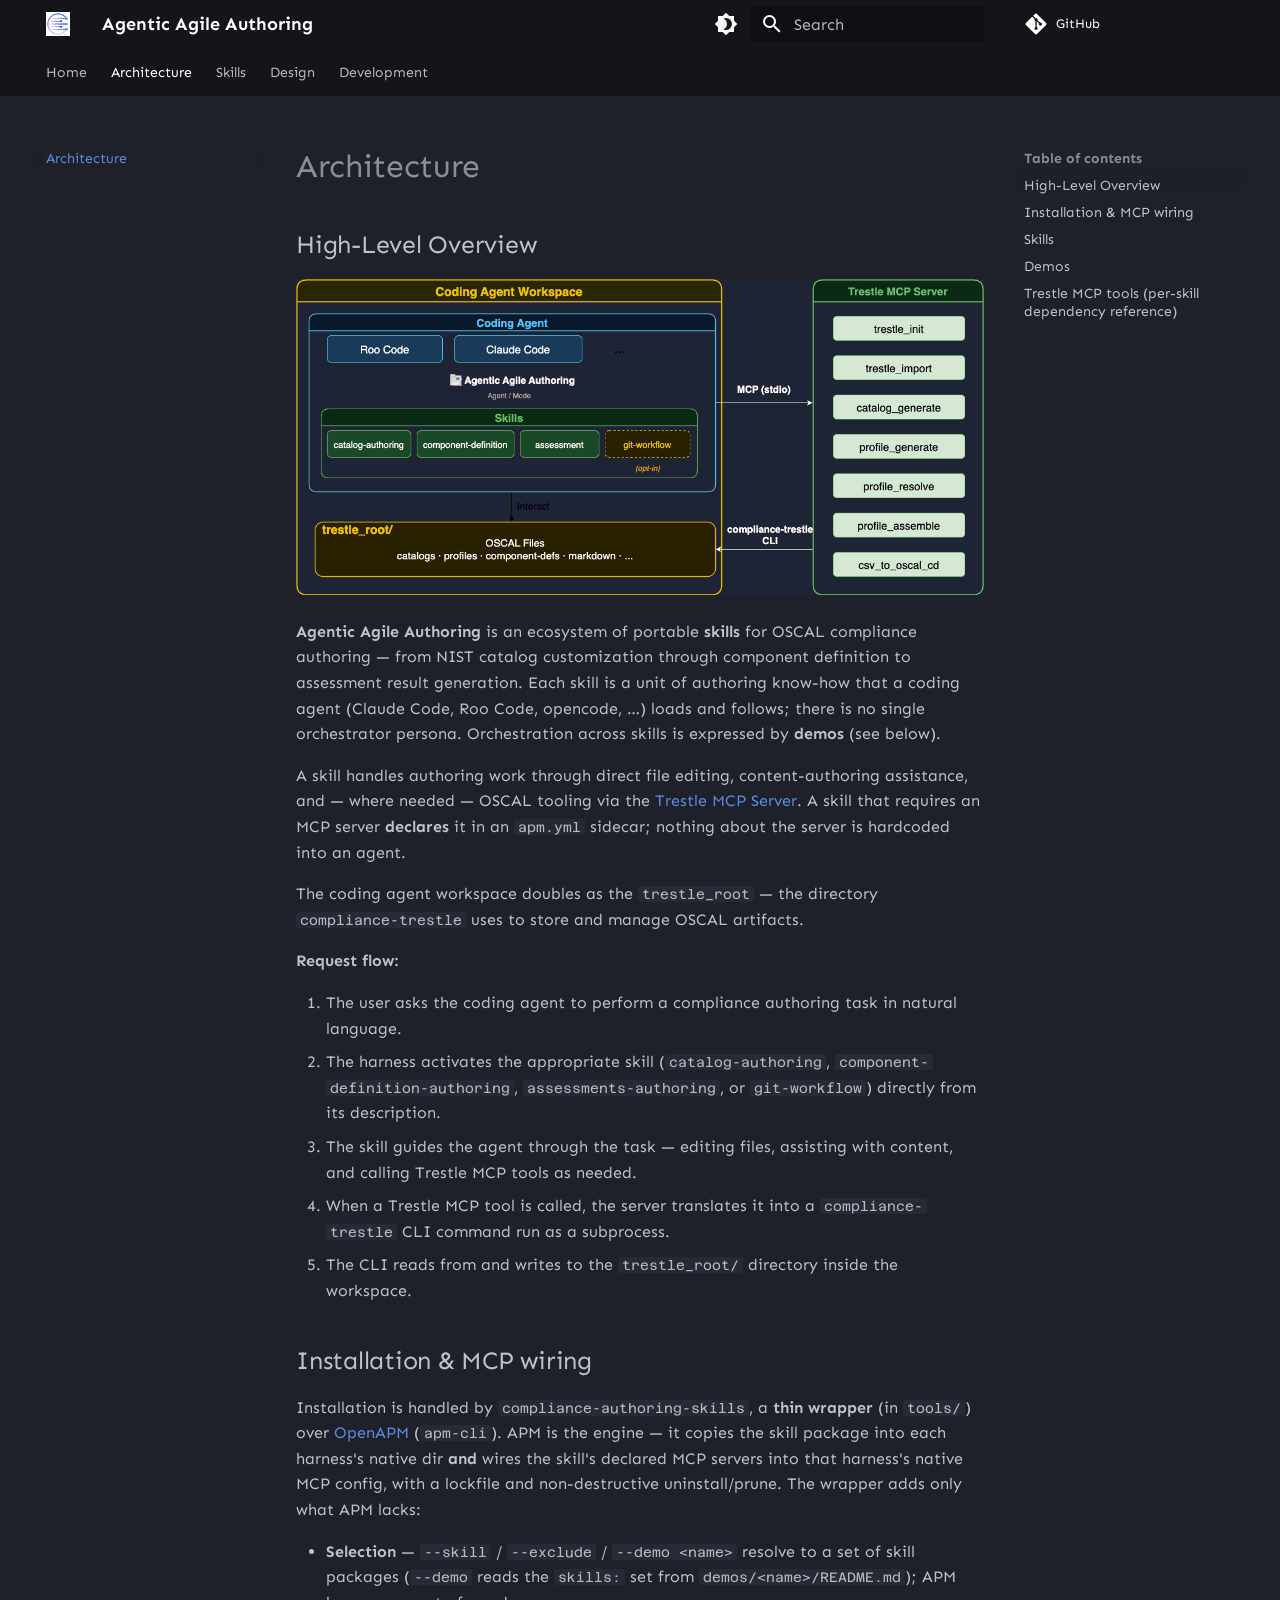
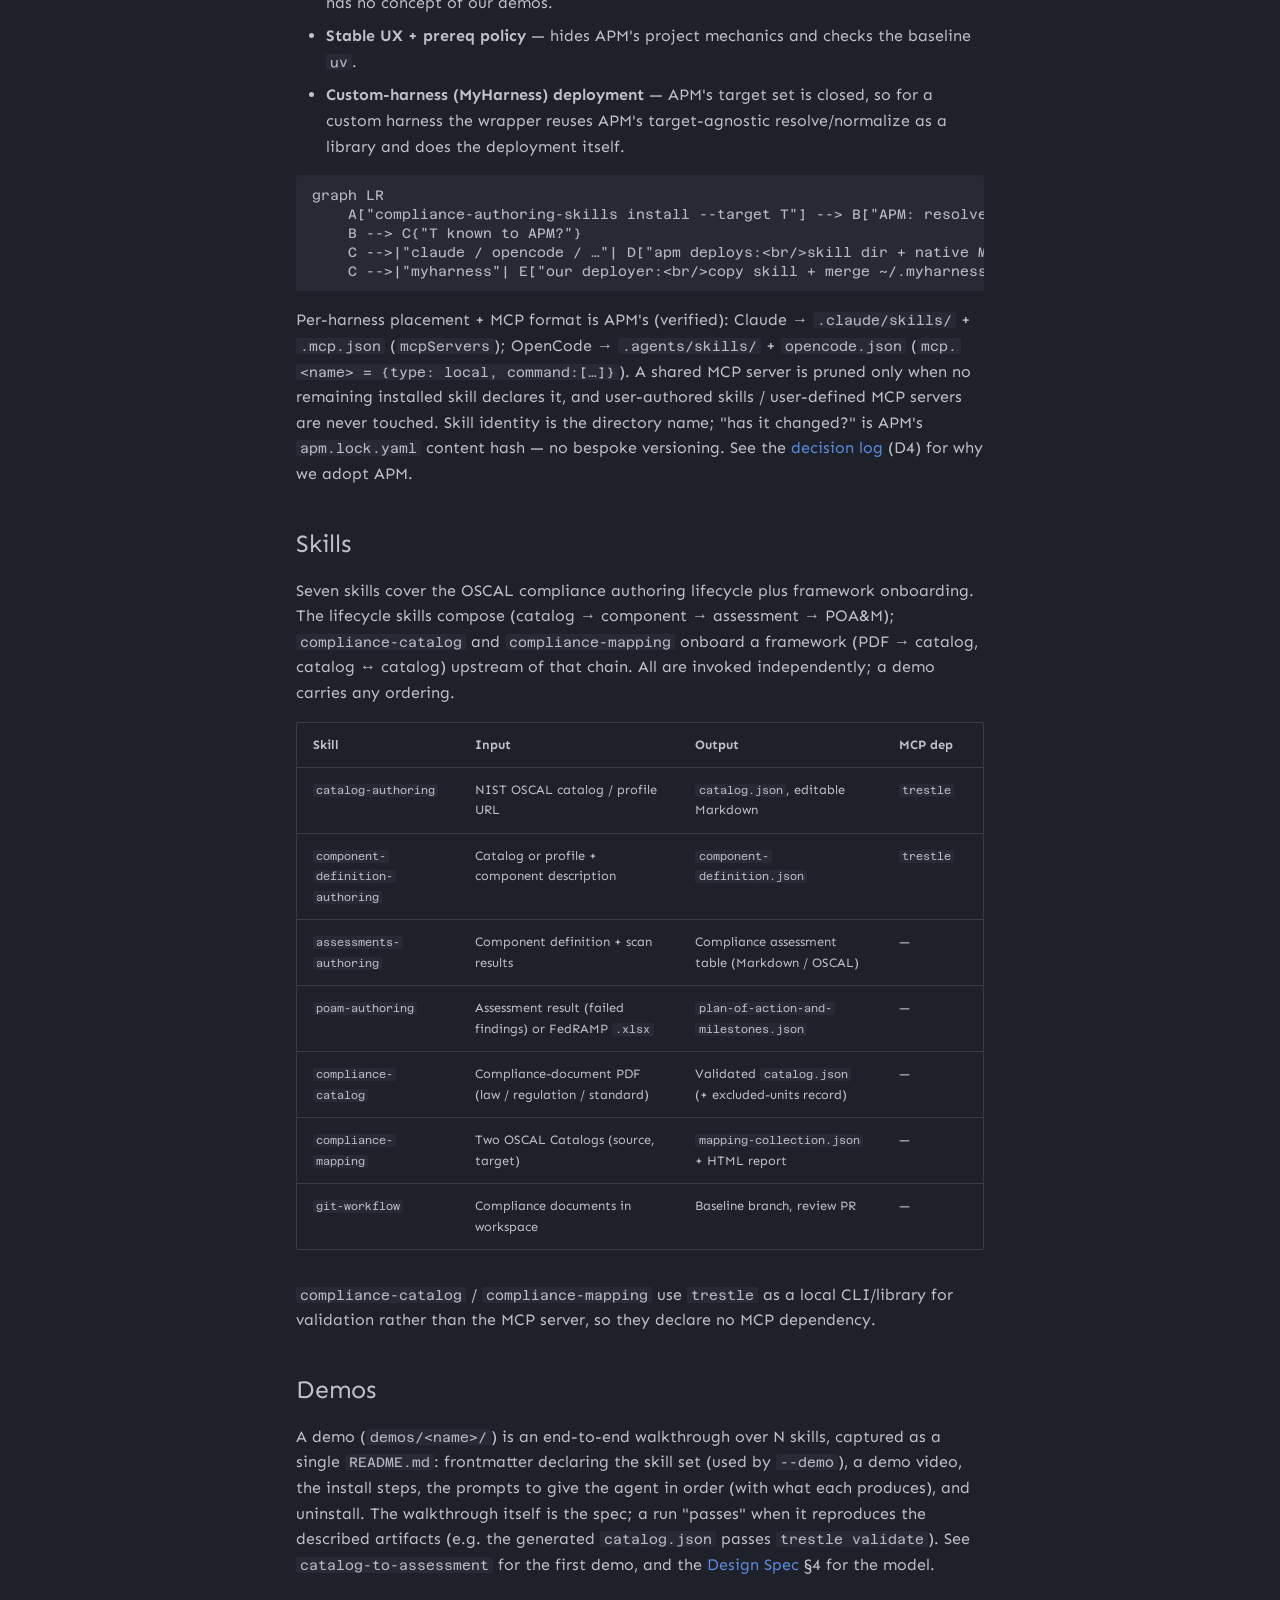
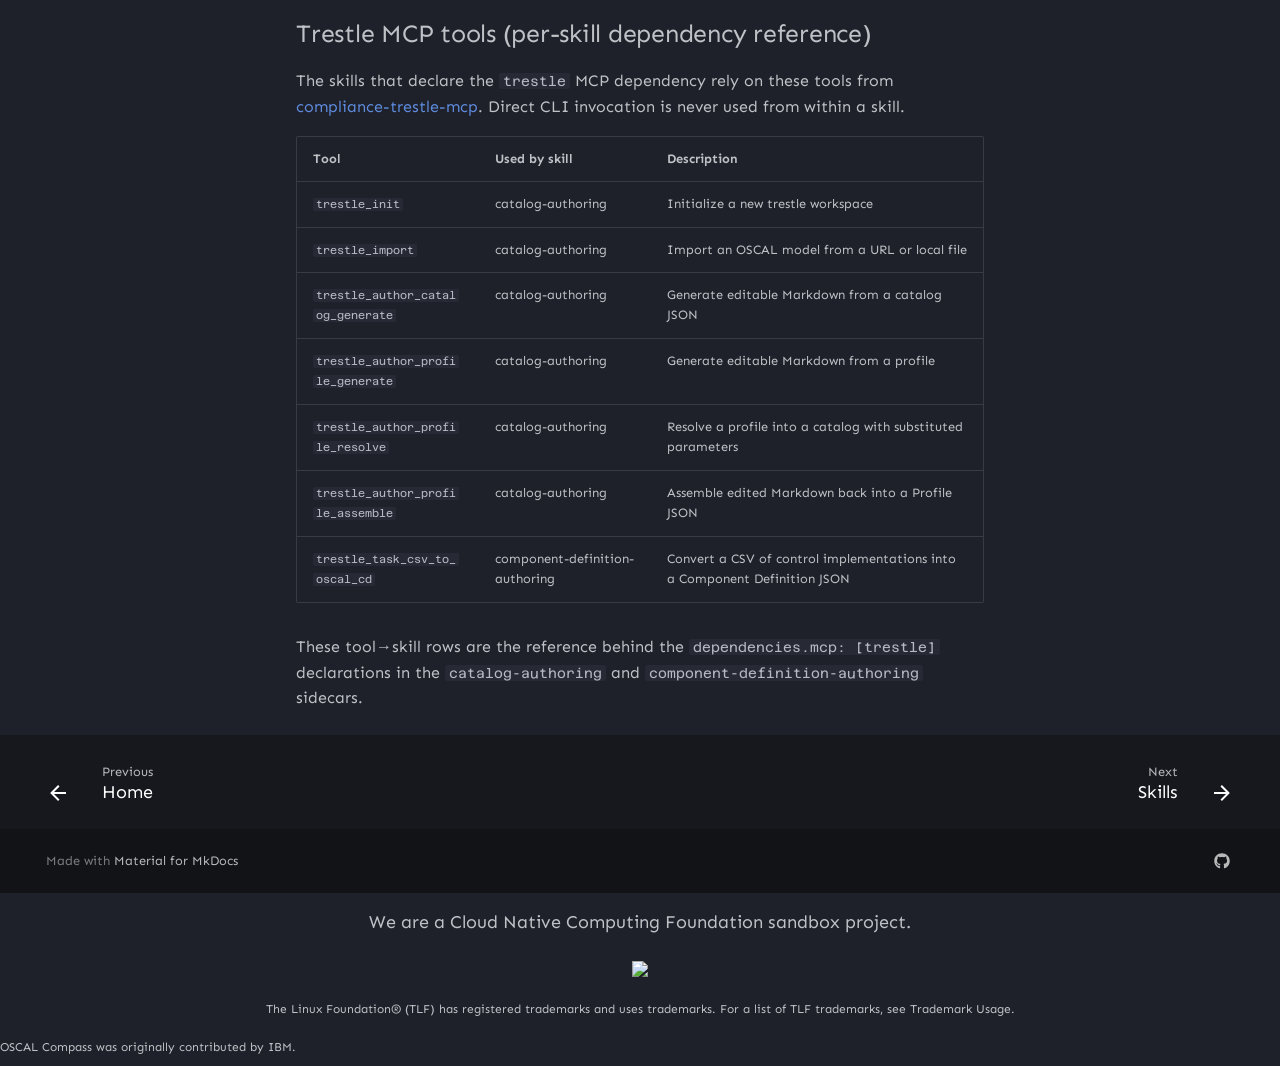
==== commit 2105017c: "Deployed 96333bc with MkDocs version: 1.6.1" ====
--- a/architecture/index.html
+++ b/architecture/index.html
@@ -21,7 +21,7 @@
       
       
       <link rel="icon" href="../img/oscal-compass-icon-1200x1200.png">
-      <meta name="generator" content="mkdocs-1.6.1, mkdocs-material-9.8.0">
+      <meta name="generator" content="mkdocs-1.6.1, mkdocs-material-9.8.1">
     
     
       
@@ -712,8 +712,8 @@
 <p><strong>Request flow:</strong></p>
 <ol>
 <li>The user asks the coding agent to perform a compliance authoring task in natural language.</li>
-<li>The harness activates the appropriate skill (<code>catalog-authoring</code>, <code>component-definition</code>,
-   <code>assessment</code>, or <code>git-workflow</code>) directly from its description.</li>
+<li>The harness activates the appropriate skill (<code>catalog-authoring</code>, <code>component-definition-authoring</code>,
+   <code>assessments-authoring</code>, or <code>git-workflow</code>) directly from its description.</li>
 <li>The skill guides the agent through the task — editing files, assisting with content, and
    calling Trestle MCP tools as needed.</li>
 <li>When a Trestle MCP tool is called, the server translates it into a <code>compliance-trestle</code> CLI
@@ -768,13 +768,13 @@
 <td><code>trestle</code></td>
 </tr>
 <tr>
-<td><code>component-definition</code></td>
+<td><code>component-definition-authoring</code></td>
 <td>Catalog or profile + component description</td>
 <td><code>component-definition.json</code></td>
 <td><code>trestle</code></td>
 </tr>
 <tr>
-<td><code>assessment</code></td>
+<td><code>assessments-authoring</code></td>
 <td>Component definition + scan results</td>
 <td>Compliance assessment table (Markdown / OSCAL)</td>
 <td>—</td>
@@ -859,13 +859,13 @@
 </tr>
 <tr>
 <td><code>trestle_task_csv_to_oscal_cd</code></td>
-<td>component-definition</td>
+<td>component-definition-authoring</td>
 <td>Convert a CSV of control implementations into a Component Definition JSON</td>
 </tr>
 </tbody>
 </table>
 <p>These tool→skill rows are the reference behind the <code>dependencies.mcp: [trestle]</code> declarations in
-the <code>catalog-authoring</code> and <code>component-definition</code> sidecars.</p>
+the <code>catalog-authoring</code> and <code>component-definition-authoring</code> sidecars.</p>
 
 
 
@@ -983,7 +983,7 @@
       <script id="__config" type="application/json">{"annotate": null, "base": "..", "features": ["navigation.footer", "navigation.tabs"], "search": "../assets/javascripts/workers/search.a7633da7.min.js", "tags": null, "translations": {"clipboard.copied": "Copied to clipboard", "clipboard.copy": "Copy to clipboard", "search.result.more.one": "1 more on this page", "search.result.more.other": "# more on this page", "search.result.none": "No matching documents", "search.result.one": "1 matching document", "search.result.other": "# matching documents", "search.result.placeholder": "Type to start searching", "search.result.term.missing": "Missing", "select.version": "Select version"}, "version": null}</script>
     
     
-      <script src="../assets/javascripts/bundle.c21346df.min.js"></script>
+      <script src="../assets/javascripts/bundle.a5f9d56c.min.js"></script>
       
         <script src="https://unpkg.com/mermaid@11/dist/mermaid.min.js"></script>
       
